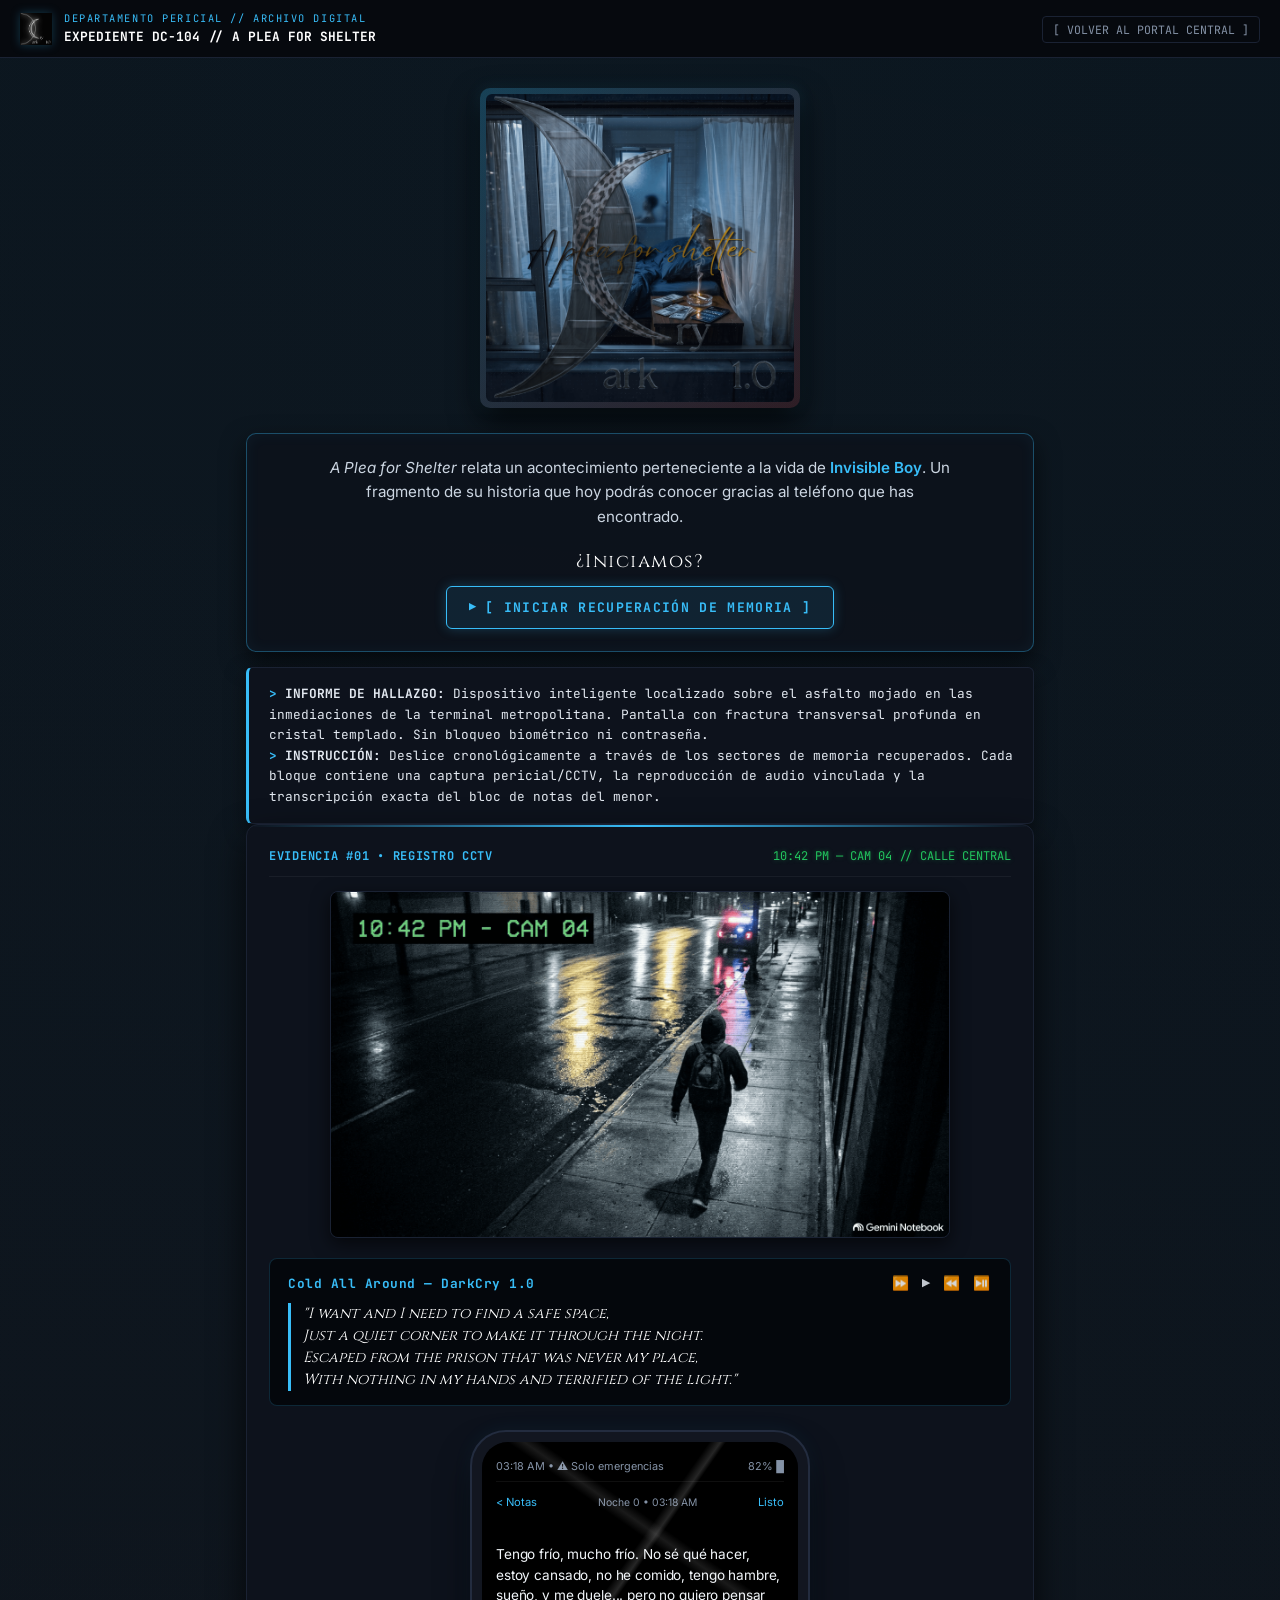
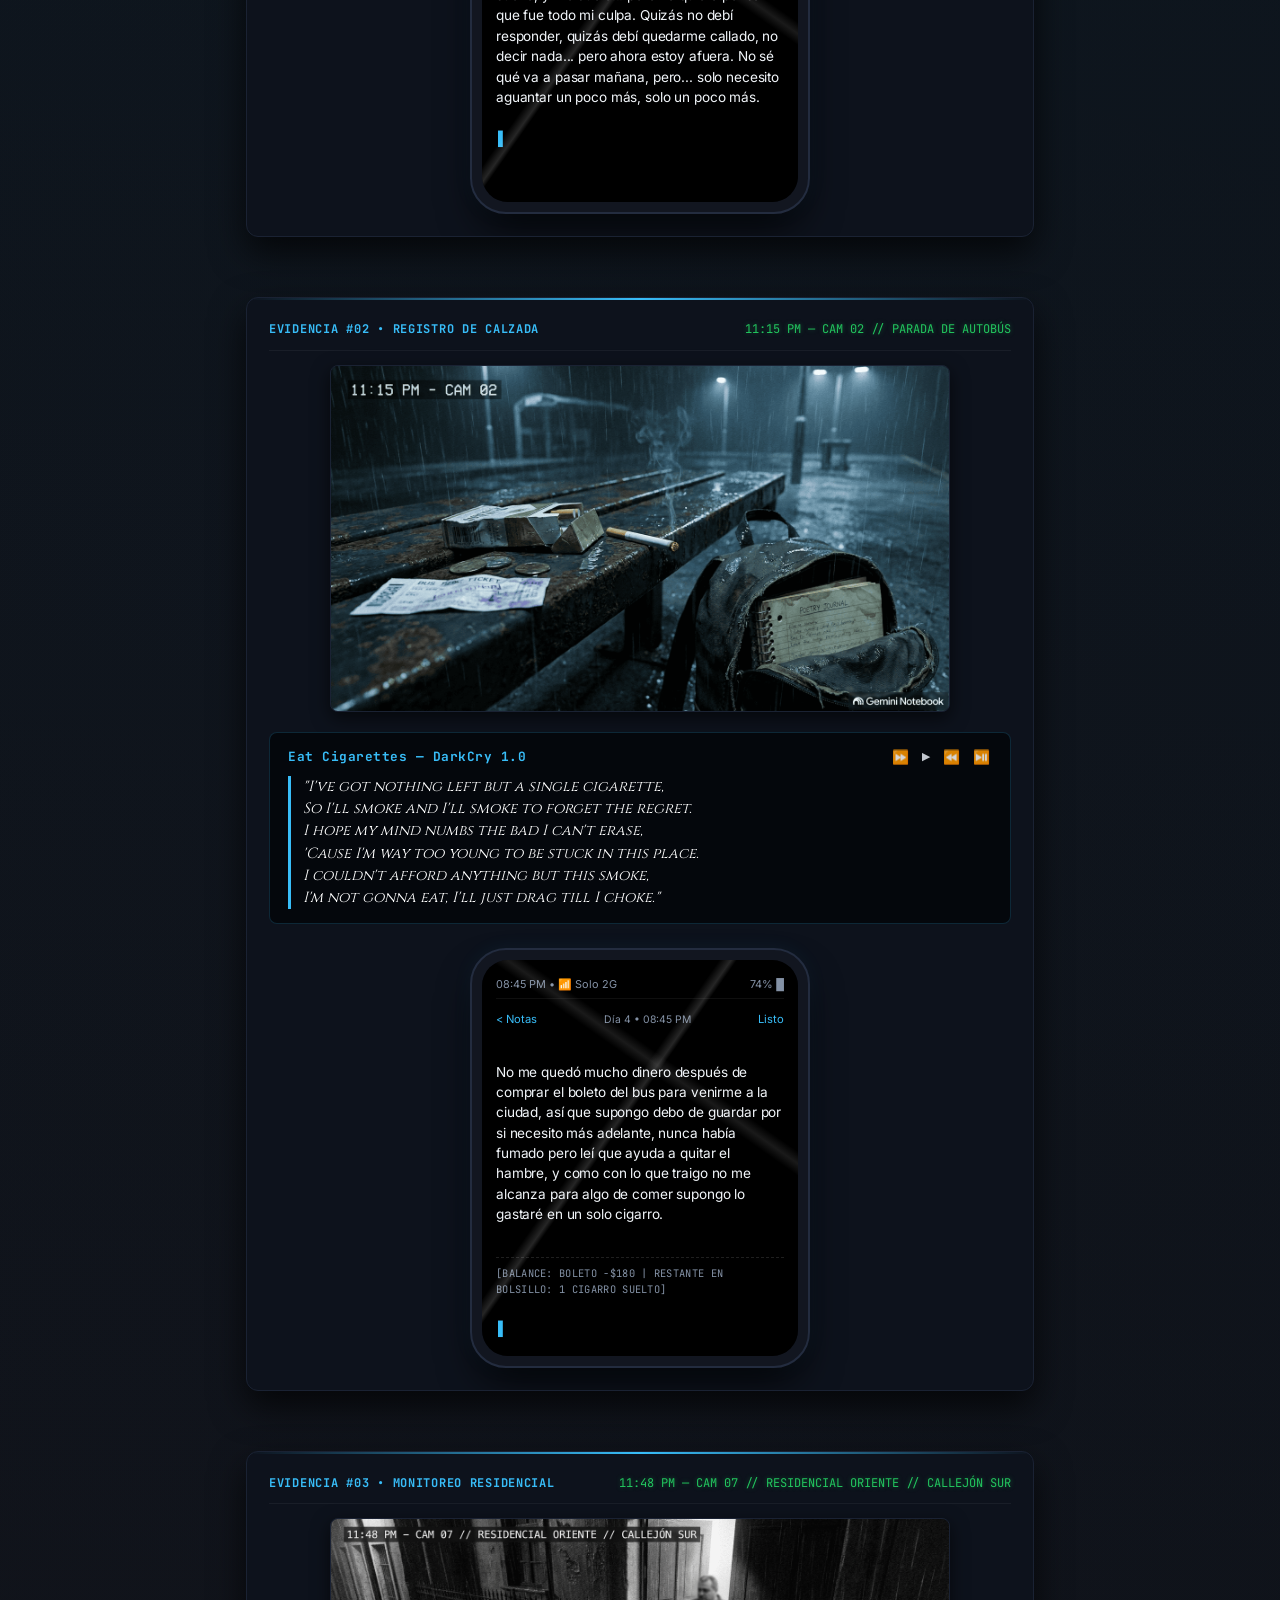
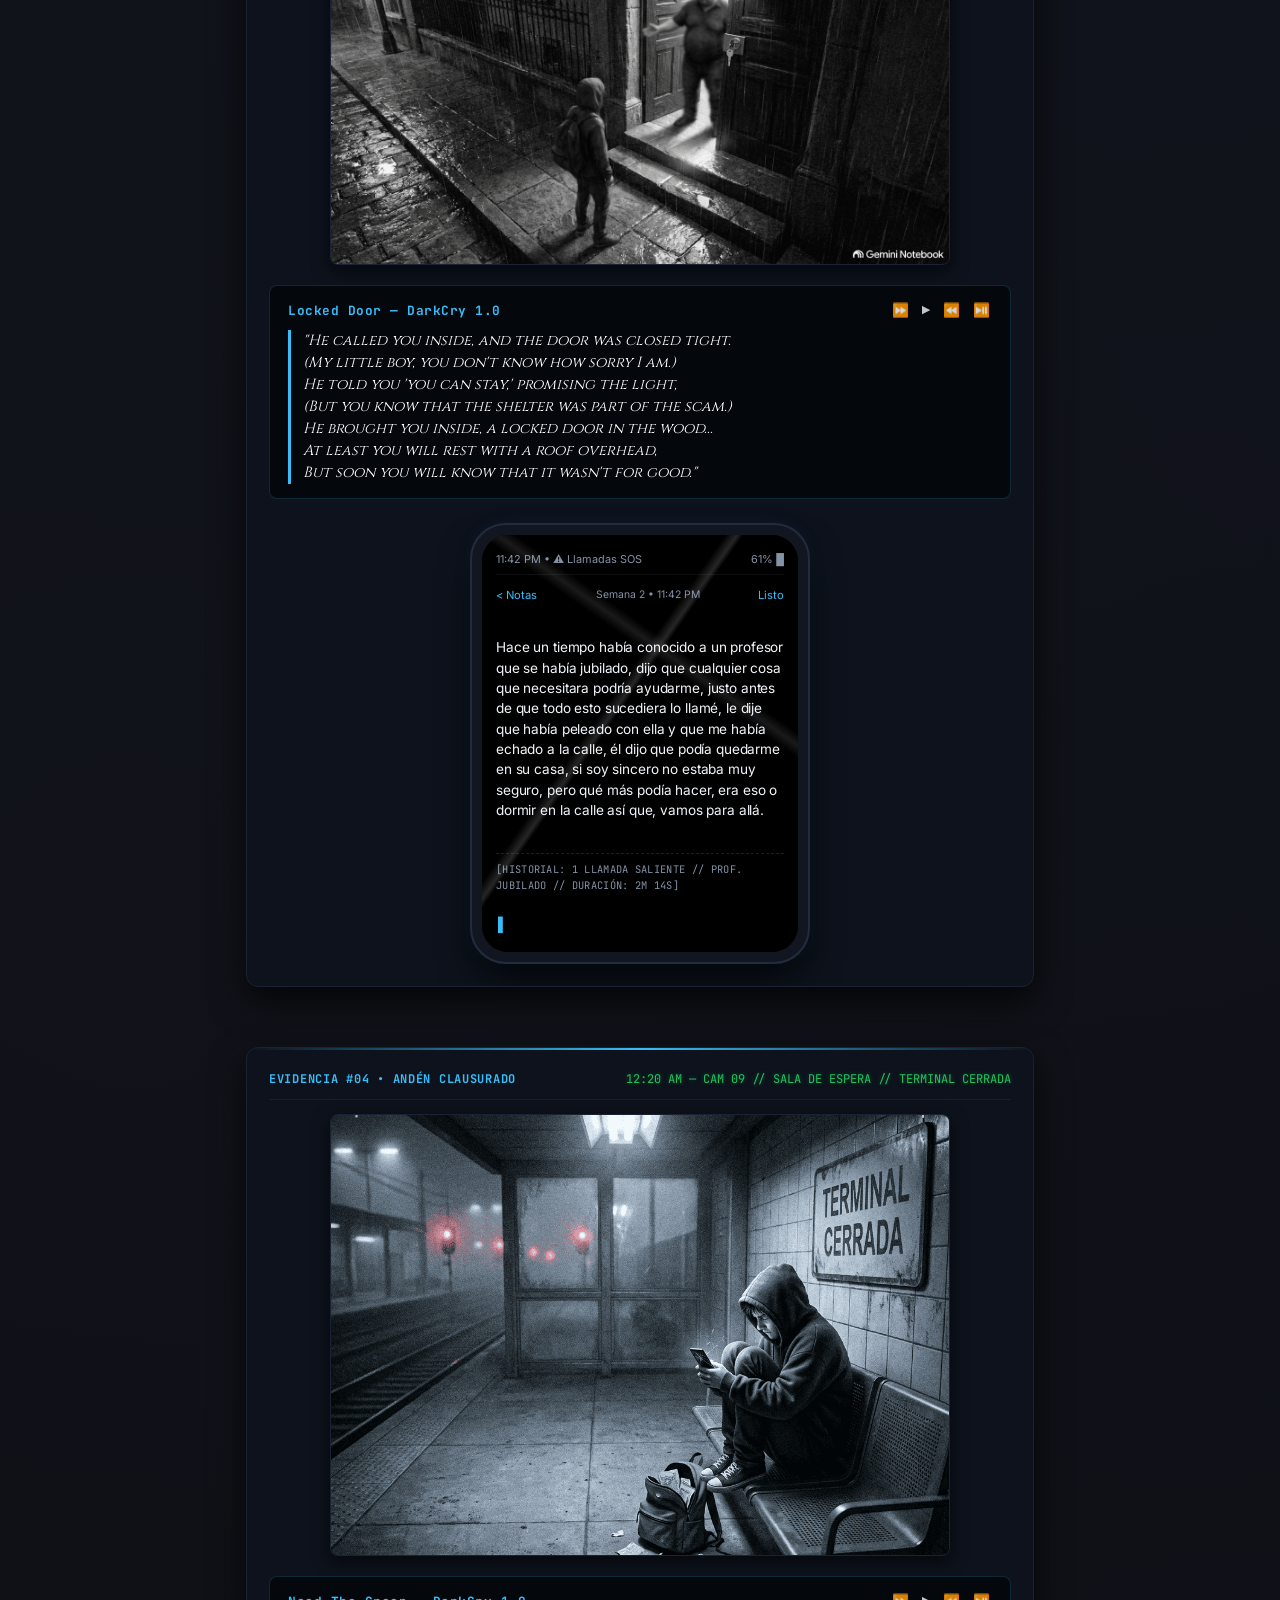
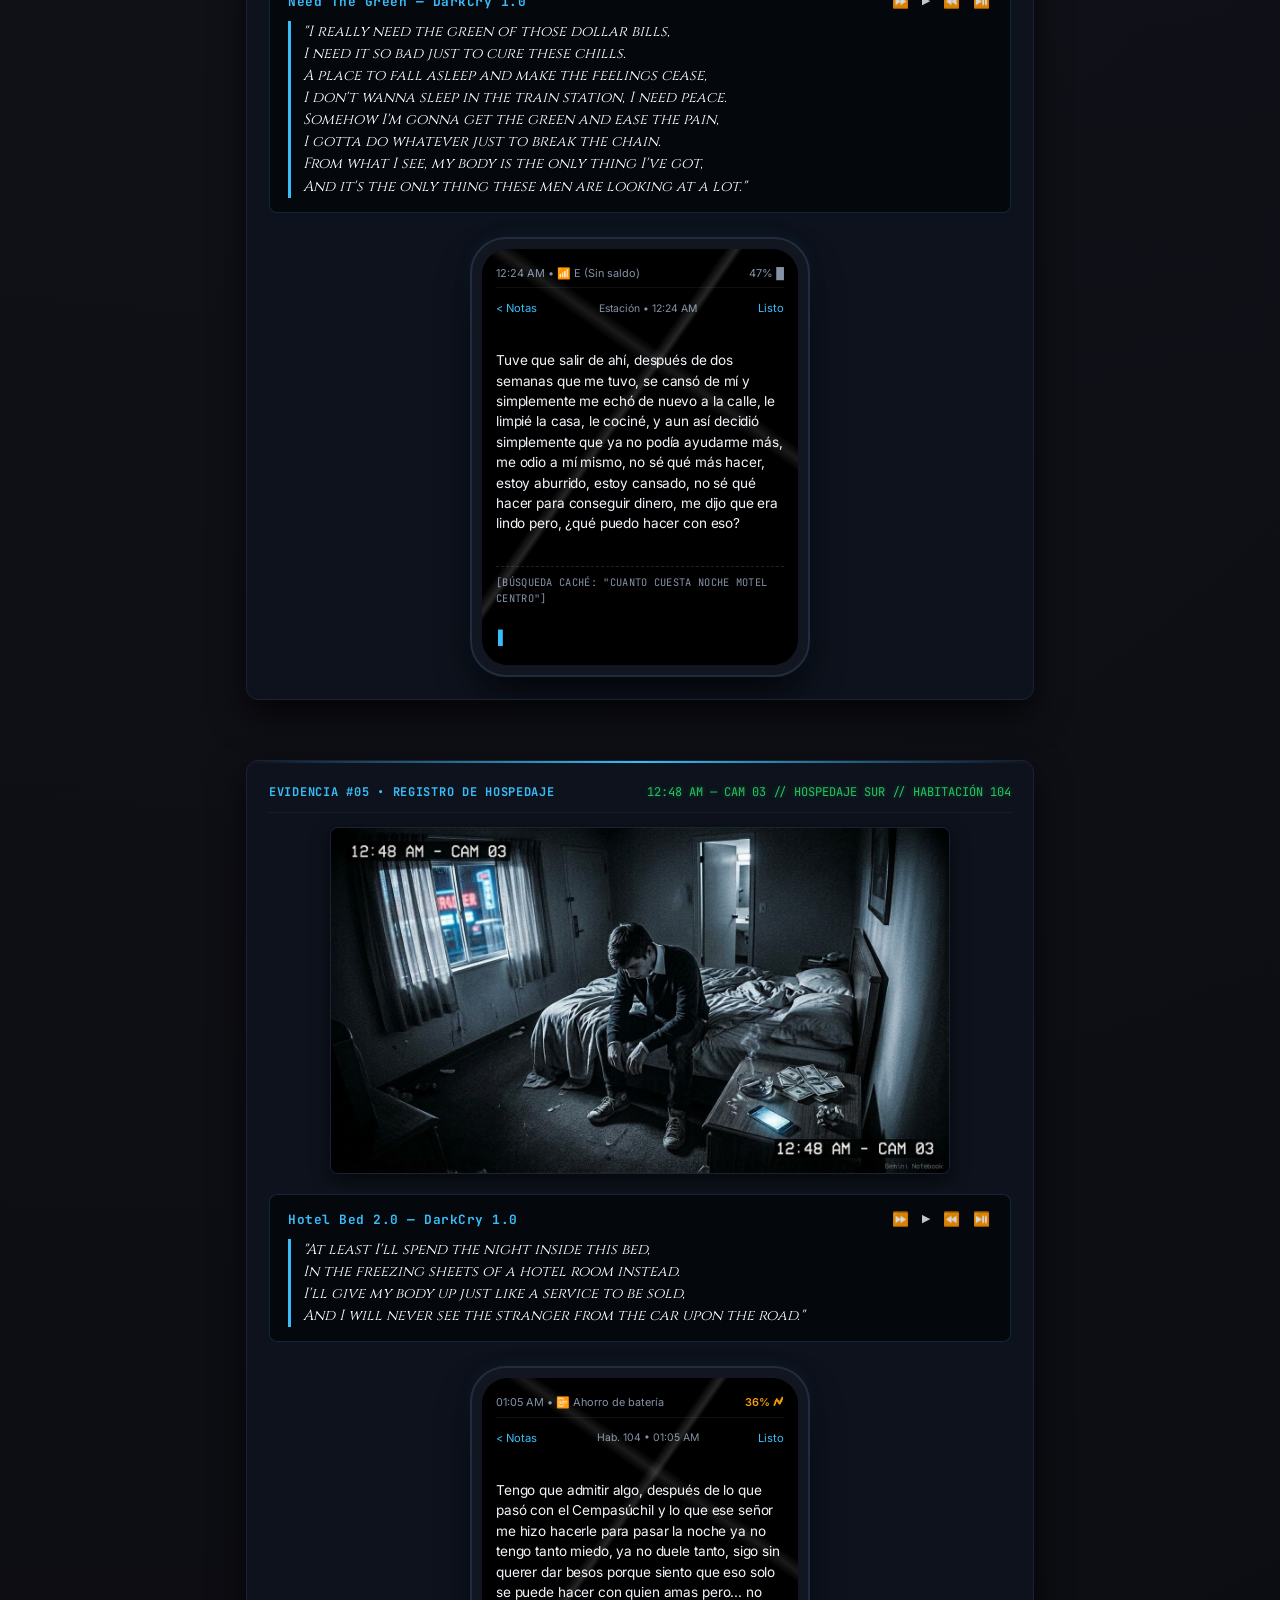
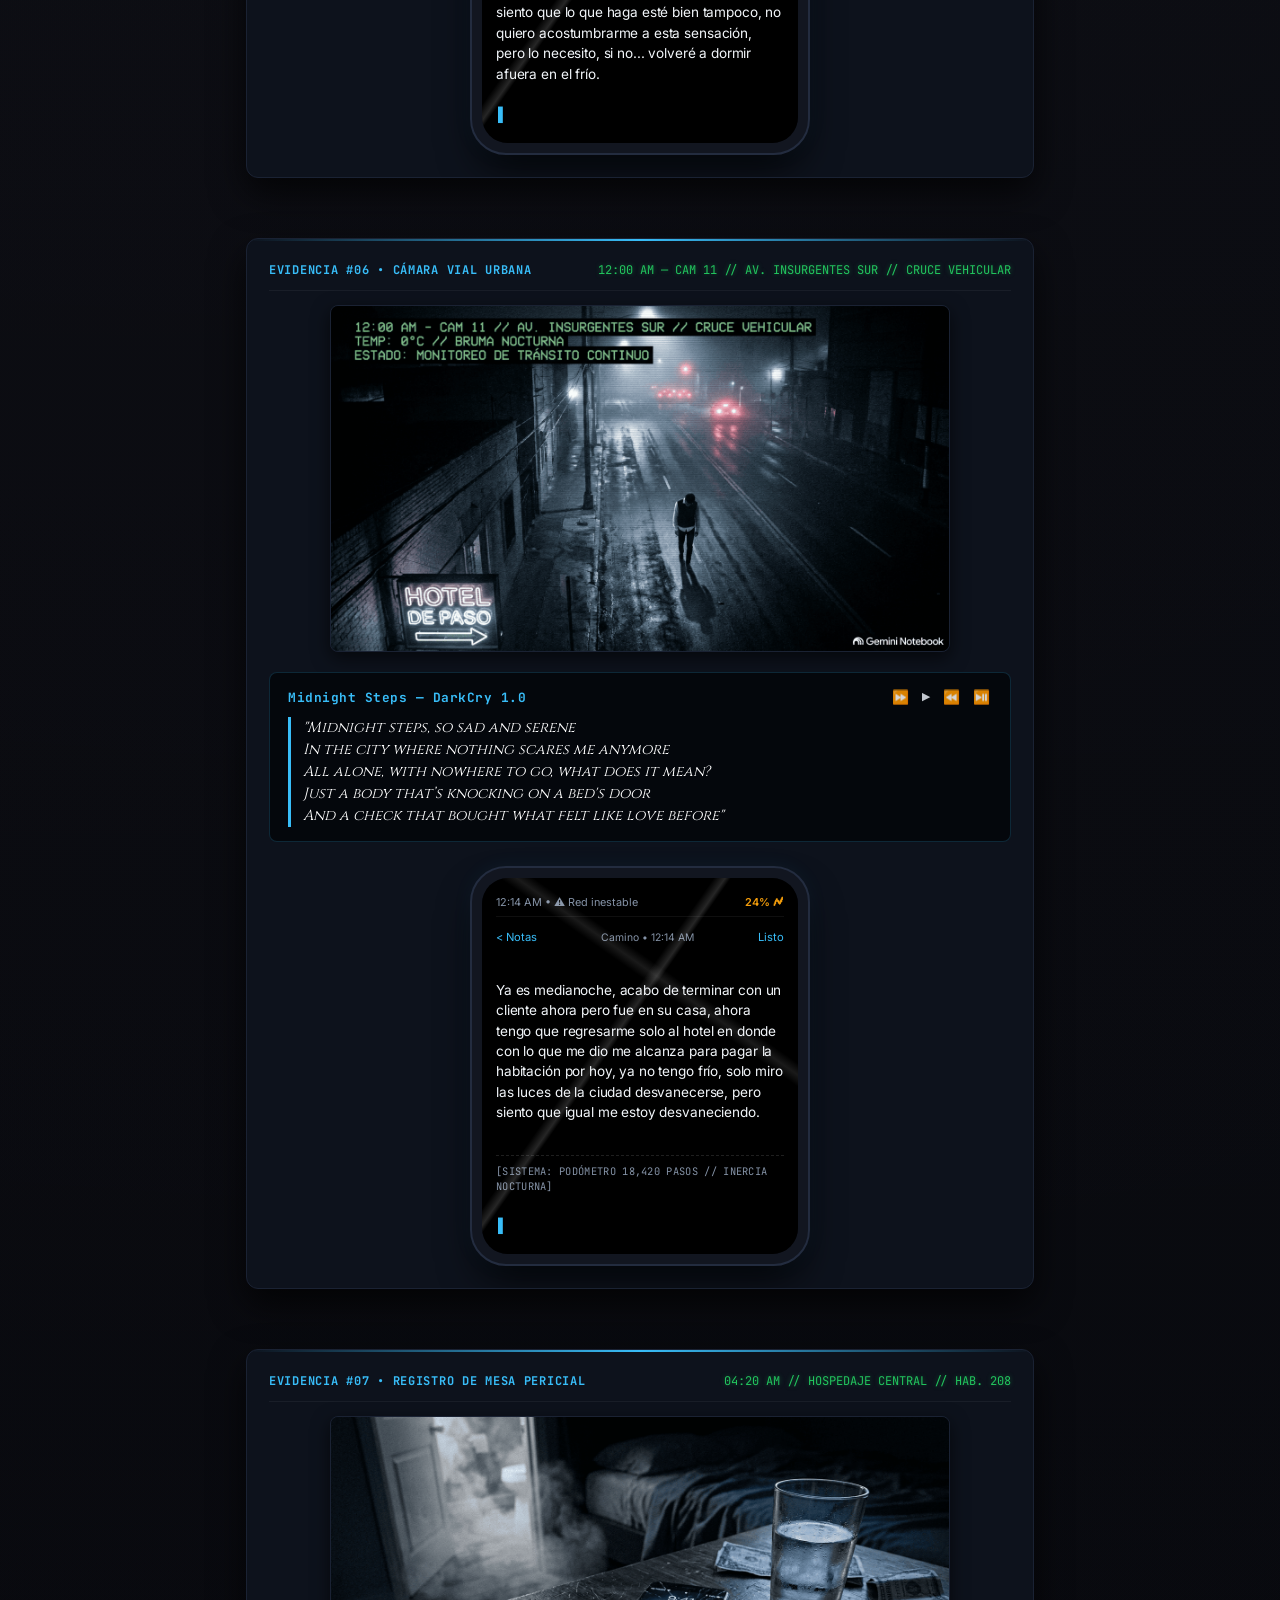
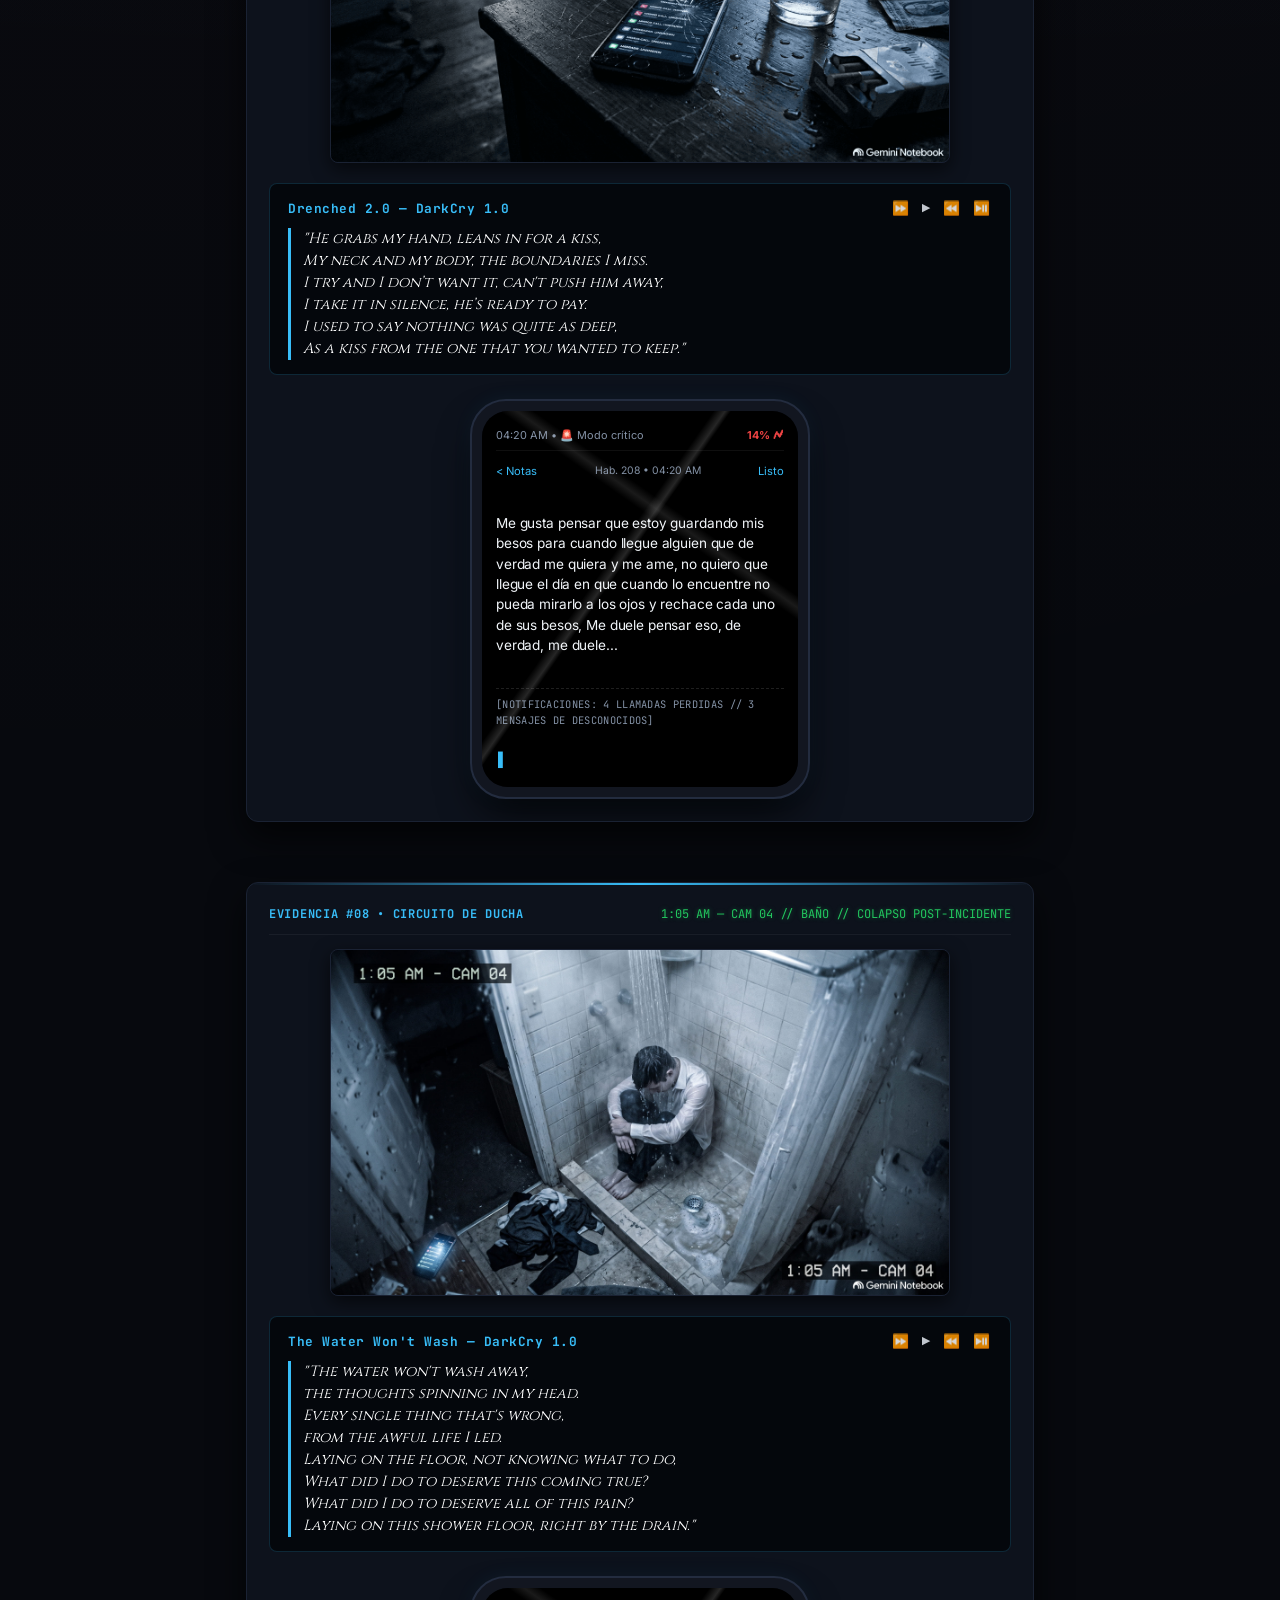
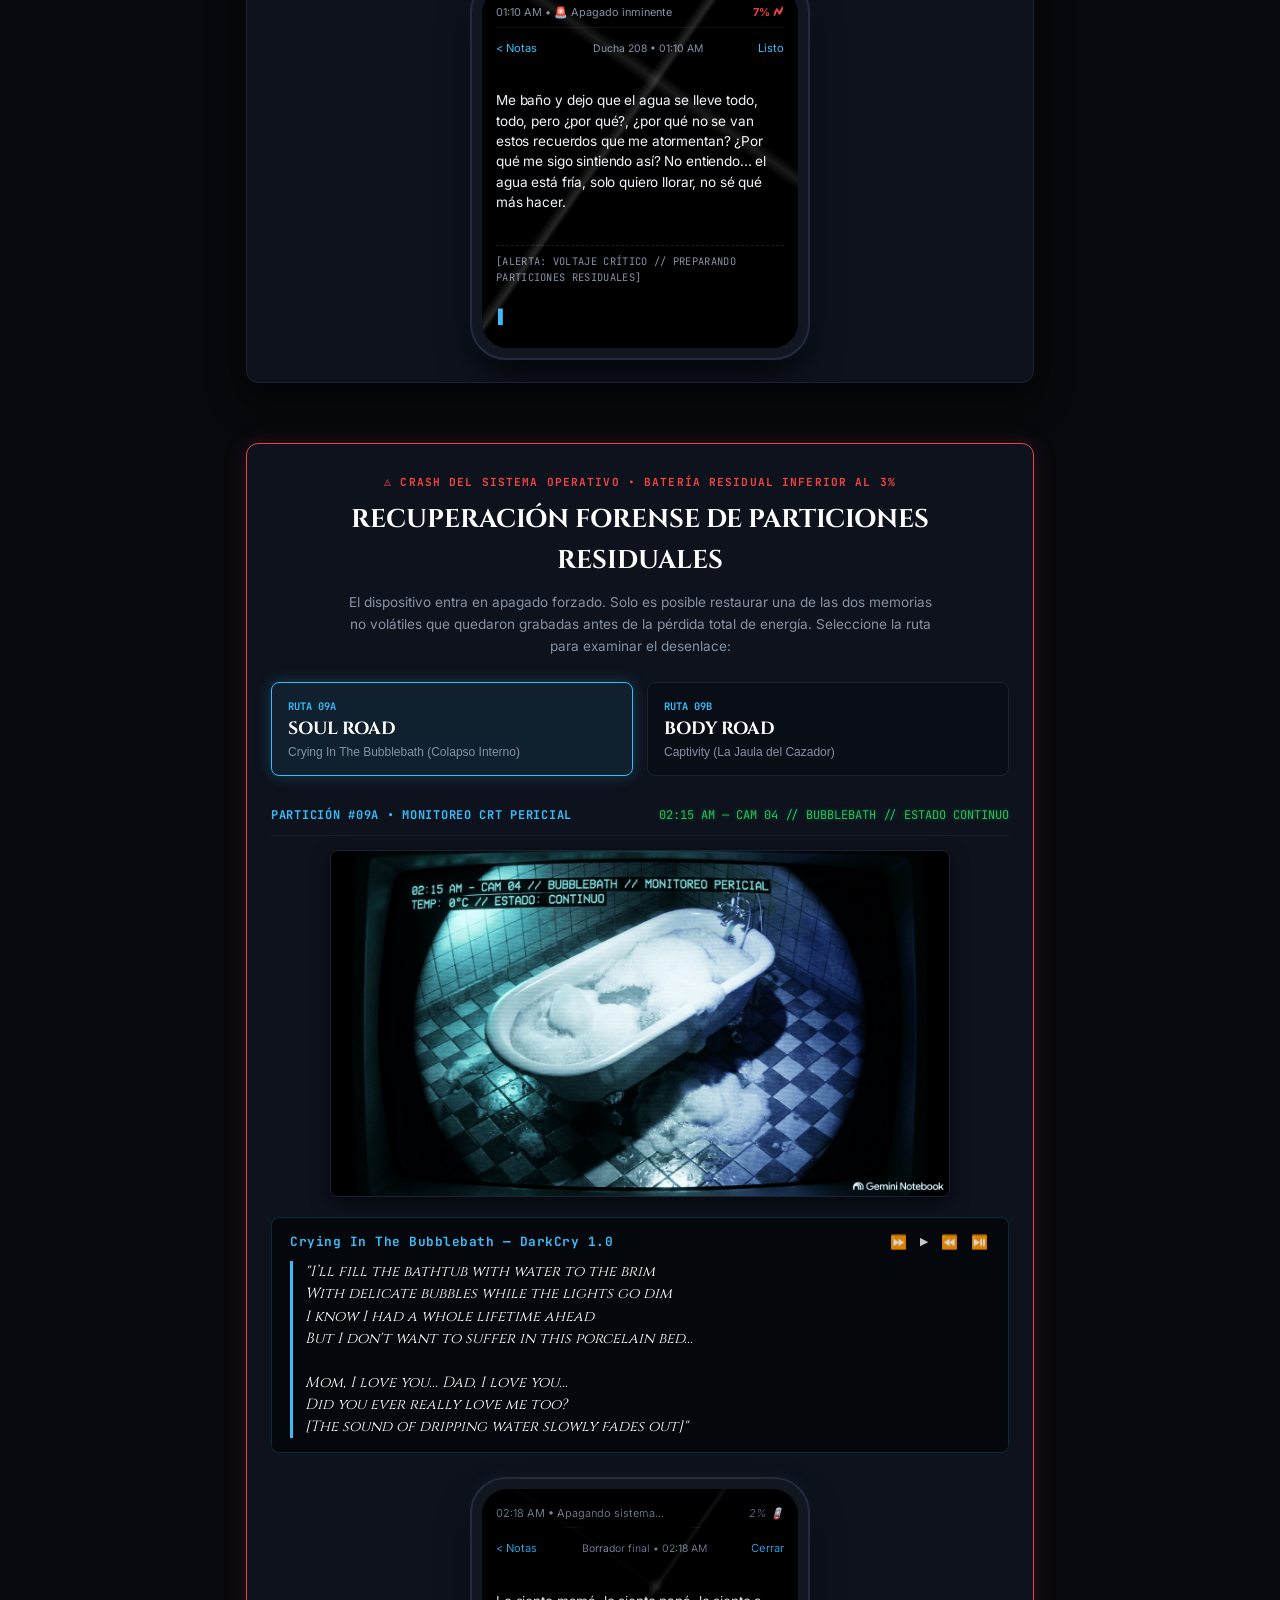
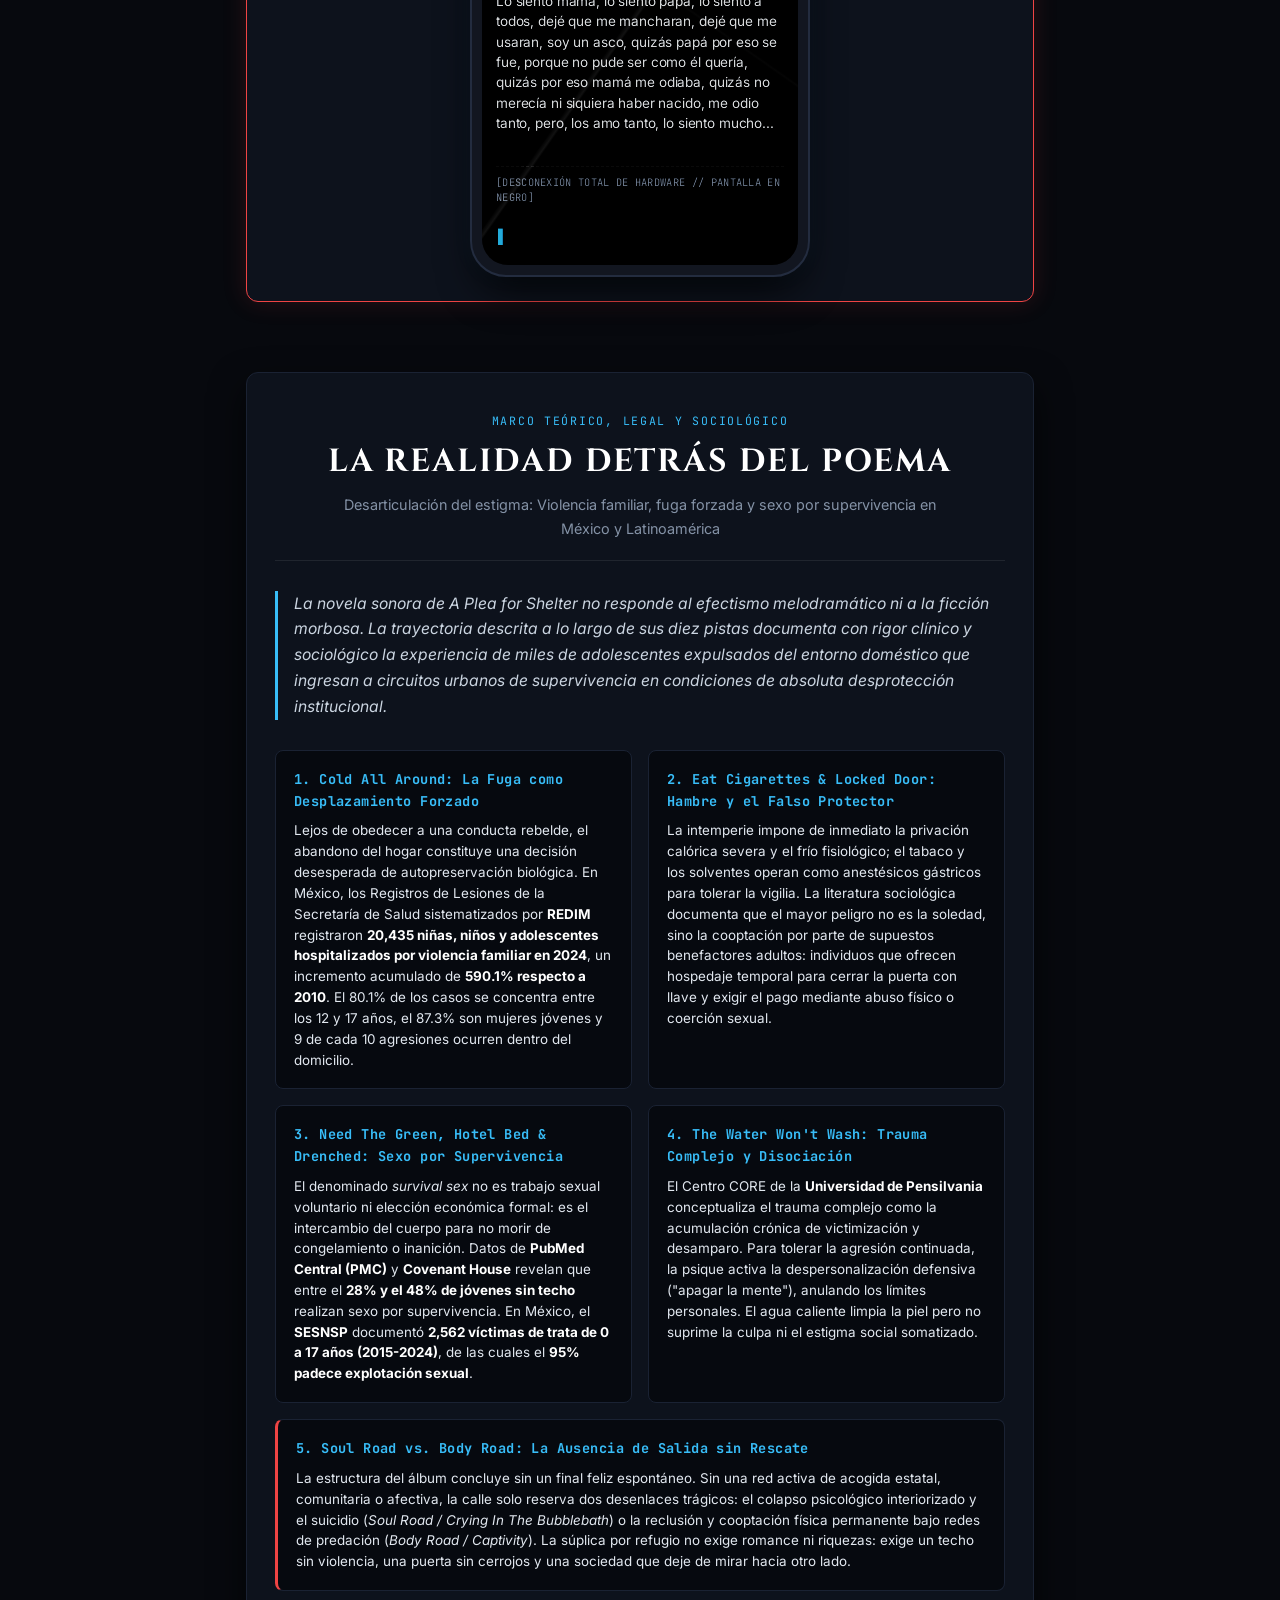
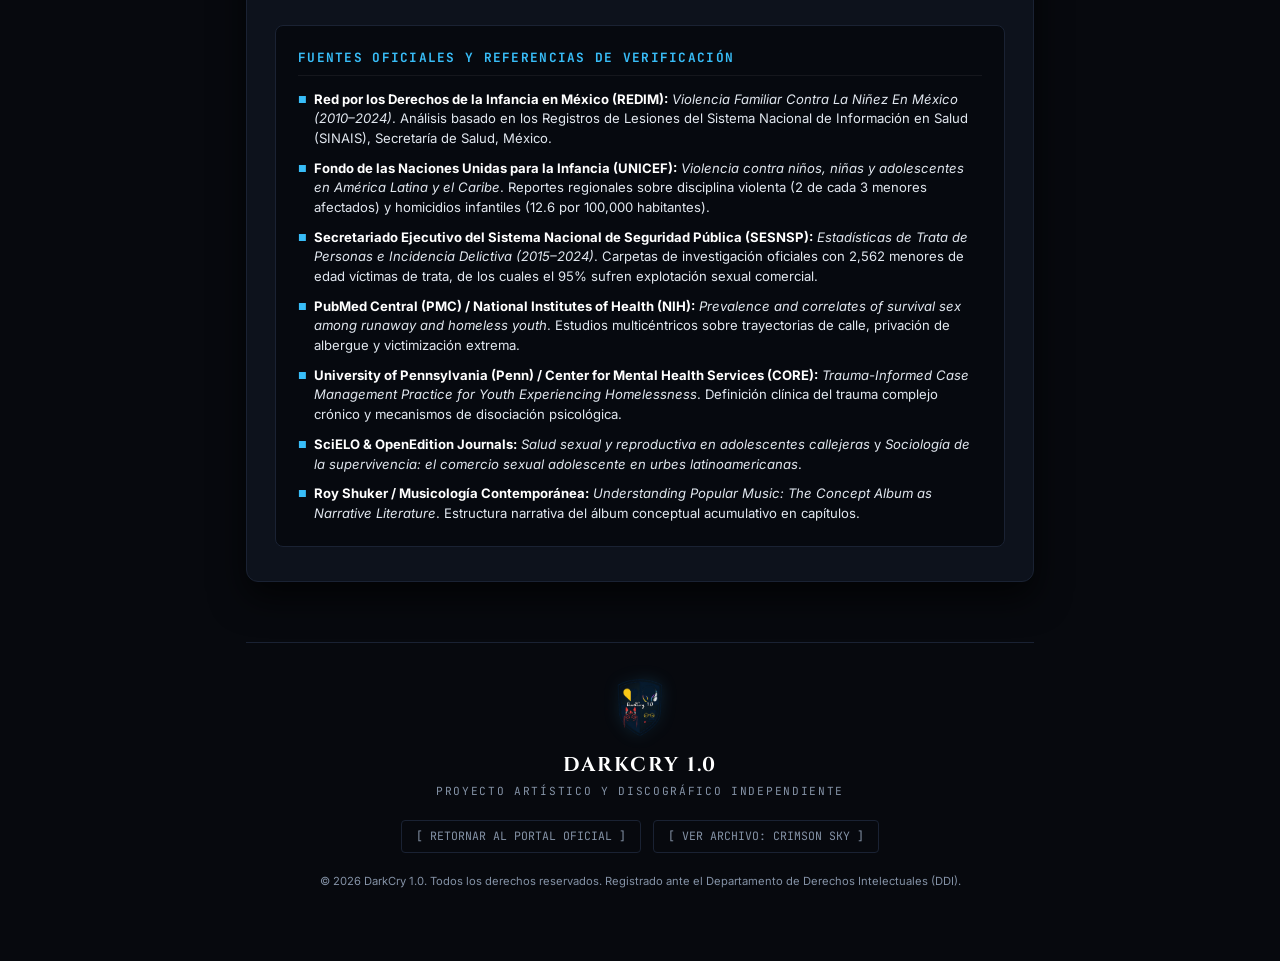
==== index.html @ 2a0ef356 "Uptade google index.html" ====
<!DOCTYPE html>
<html lang="es">
<head>
  <meta name="google-site-verification" content="JGF7QqATCIa2KmpwZk1dELObFyN6xM9pjG7Ma2obbzc" />
  <!-- DATOS ESTRUCTURADOS (SCHEMA.ORG) PARA DARKCRY 1.0 - A PLEA FOR SHELTER -->
  <script type="application/ld+json">
  {
    "@context": "https://schema.org",
    "@type": "MusicAlbum",
    "name": "A Plea for Shelter",
    "byArtist": {
      "@type": "MusicGroup",
      "name": "DarkCry 1.0"
    },
    "albumProductionType": "ConceptAlbum",
    "genre": "Dark Pop / Indie Melancholic",
    "url": "https://darkcry10.github.io/APleaforShelter/",
    "image": "https://darkcry10.github.io/APleaforShelter/assets/images/a_plea_for_shelter_cover.png"
  }
  </script>

  <!-- ETIQUETAS SOCIALES Y DE BÚSQUEDA (OPEN GRAPH) -->
  <meta property="og:title" content="A Plea for Shelter — DarkCry 1.0 Archive">
  <meta property="og:description" content="Novela visual interactiva y expediente pericial del teléfono móvil hallado. Side B de My LIVE HOME.">
  <meta property="og:image" content="https://darkcry10.github.io/APleaforShelter/assets/images/a_plea_for_shelter_cover.png">
  <meta property="og:url" content="https://darkcry10.github.io/APleaforShelter/">
  <meta property="og:type" content="website">
  <meta charset="UTF-8">
  <meta name="viewport" content="width=device-width, initial-scale=1.0">
  <title>A Plea for Shelter — DarkCry 1.0 Archive</title>
  <meta name="description" content="Expediente interactivo y novela visual documental sobre A Plea for Shelter (Side B de My LIVE HOME) de DarkCry 1.0. Registro pericial del teléfono móvil hallado en la vía pública.">
  <link rel="preconnect" href="https://fonts.googleapis.com">
  <link rel="preconnect" href="https://fonts.gstatic.com" crossorigin>
  <link href="https://fonts.googleapis.com/css2?family=Cinzel:wght@500;700;900&family=JetBrains+Mono:wght@400;500;700&family=Inter:wght@300;400;500;600&display=swap" rel="stylesheet">
  <link rel="stylesheet" href="style.css">
</head>
<body>

  <!-- NAVEGACIÓN SUPERIOR FORENSE -->
  <header class="top-nav">
    <div class="nav-left">
      <img src="assets/images/dcx_logo.png" alt="DCX Monogram" class="nav-monogram">
      <div class="nav-titles">
        <span class="nav-system">DEPARTAMENTO PERICIAL // ARCHIVO DIGITAL</span>
        <span class="nav-case">EXPEDIENTE DC-104 // A PLEA FOR SHELTER</span>
      </div>
    </div>
    <div class="nav-right">
      <a href="https://darkcry10.github.io/" class="portal-link">[ VOLVER AL PORTAL CENTRAL ]</a>
    </div>
  </header>

  <main class="case-container">

<div class="case-cover-wrapper">
        <img src="assets/images/a_plea_for_shelter_cover.png" alt="A Plea for Shelter Cover" class="case-cover">
      </div>

      <!-- INTRODUCCIÓN NARRATIVA Y BOTÓN DE INICIO -->
      <div class="start-portal-box">
        <p class="story-preface">
          <em>A Plea for Shelter</em> relata un acontecimiento perteneciente a la vida de <strong>Invisible Boy</strong>. Un fragmento de su historia que hoy podrás conocer gracias al teléfono que has encontrado.
        </p>
        <div class="start-action-wrap">
          <span class="start-query">¿Iniciamos?</span>
          <a href="#track-01" class="btn-start-journey">
            <span class="btn-icon">▶</span> [ INICIAR RECUPERACIÓN DE MEMORIA ]
          </a>
        </div>
      </div>

      <div class="investigation-intro">
        <div class="terminal-text">
          <p><span class="prompt-arrow">&gt;</span> <strong>INFORME DE HALLAZGO:</strong> Dispositivo inteligente localizado sobre el asfalto mojado en las inmediaciones de la terminal metropolitana. Pantalla con fractura transversal profunda en cristal templado. Sin bloqueo biométrico ni contraseña.</p>
          <p><span class="prompt-arrow">&gt;</span> <strong>INSTRUCCIÓN:</strong> Deslice cronológicamente a través de los sectores de memoria recuperados. Cada bloque contiene una captura pericial/CCTV, la reproducción de audio vinculada y la transcripción exacta del bloc de notas del menor.</p>
        </div>
      </div>
    </section>

    <!-- PISTA 01: COLD ALL AROUND -->
    <article class="evidence-entry" id="track-01">
      <div class="entry-meta">
        <span class="cctv-tag">EVIDENCIA #01 &bull; REGISTRO CCTV</span>
        <span class="cctv-code">10:42 PM — CAM 04 // CALLE CENTRAL</span>
      </div>

      <div class="evidence-media">
        <img src="assets/images/aplea_01_cold_all_around.png" alt="CCTV Registro nocturno Cold All Around" loading="lazy">
      </div>

      <div class="audio-player-box">
        <div class="player-header">
          <span class="track-name">Cold All Around — DarkCry 1.0</span>
          <span class="player-buttons">⏩ ▶️ ⏪ ⏯️</span>
        </div>
        <blockquote class="track-quote">
          "I want and I need to find a safe space,<br>
          Just a quiet corner to make it through the night.<br>
          Escaped from the prison that was never my place,<br>
          With nothing in my hands and terrified of the light."
        </blockquote>
      </div>

      <div class="smartphone-frame">
        <div class="phone-body">
          <div class="phone-screen">
            <div class="phone-status-bar">
              <span class="status-left">03:18 AM &bull; ⚠ Solo emergencias</span>
              <span class="status-right">82% █</span>
            </div>
            <div class="app-container">
              <div class="app-top">
                <span class="app-back">&lt; Notas</span>
                <span class="app-folder">Noche 0 &bull; 03:18 AM</span>
                <span class="app-done">Listo</span>
              </div>
              <div class="note-paper">
                <p>Tengo frío, mucho frío. No sé qué hacer, estoy cansado, no he comido, tengo hambre, sueño, y me duele... pero no quiero pensar que fue todo mi culpa. Quizás no debí responder, quizás debí quedarme callado, no decir nada... pero ahora estoy afuera. No sé qué va a pasar mañana, pero... solo necesito aguantar un poco más, solo un poco más.</p>
                <span class="text-cursor">▌</span>
              </div>
            </div>
          </div>
        </div>
      </div>
    </article>

    <!-- PISTA 02: EAT CIGARETTES -->
    <article class="evidence-entry" id="track-02">
      <div class="entry-meta">
        <span class="cctv-tag">EVIDENCIA #02 &bull; REGISTRO DE CALZADA</span>
        <span class="cctv-code">11:15 PM — CAM 02 // PARADA DE AUTOBÚS</span>
      </div>

      <div class="evidence-media">
        <img src="assets/images/aplea_02_eat_cigarettes.png" alt="CCTV Banca de parada Eat Cigarettes" loading="lazy">
      </div>

      <div class="audio-player-box">
        <div class="player-header">
          <span class="track-name">Eat Cigarettes — DarkCry 1.0</span>
          <span class="player-buttons">⏩ ▶️ ⏪ ⏯️</span>
        </div>
        <blockquote class="track-quote">
          "I've got nothing left but a single cigarette,<br>
          So I'll smoke and I'll smoke to forget the regret.<br>
          I hope my mind numbs the bad I can't erase,<br>
          'Cause I'm way too young to be stuck in this place.<br>
          I couldn't afford anything but this smoke,<br>
          I'm not gonna eat, I'll just drag till I choke."
        </blockquote>
      </div>

      <div class="smartphone-frame">
        <div class="phone-body">
          <div class="phone-screen">
            <div class="phone-status-bar">
              <span class="status-left">08:45 PM &bull; 📶 Solo 2G</span>
              <span class="status-right">74% █</span>
            </div>
            <div class="app-container">
              <div class="app-top">
                <span class="app-back">&lt; Notas</span>
                <span class="app-folder">Día 4 &bull; 08:45 PM</span>
                <span class="app-done">Listo</span>
              </div>
              <div class="note-paper">
                <p>No me quedó mucho dinero después de comprar el boleto del bus para venirme a la ciudad, así que supongo debo de guardar por si necesito más adelante, nunca había fumado pero leí que ayuda a quitar el hambre, y como con lo que traigo no me alcanza para algo de comer supongo lo gastaré en un solo cigarro.</p>
                <div class="system-memo-line">[BALANCE: BOLETO -$180 | RESTANTE EN BOLSILLO: 1 CIGARRO SUELTO]</div>
                <span class="text-cursor">▌</span>
              </div>
            </div>
          </div>
        </div>
      </div>
    </article>

    <!-- PISTA 03: LOCKED DOOR -->
    <article class="evidence-entry" id="track-03">
      <div class="entry-meta">
        <span class="cctv-tag">EVIDENCIA #03 &bull; MONITOREO RESIDENCIAL</span>
        <span class="cctv-code">11:48 PM — CAM 07 // RESIDENCIAL ORIENTE // CALLEJÓN SUR</span>
      </div>

      <div class="evidence-media">
        <img src="assets/images/aplea_03_locked_door.png" alt="CCTV Zaguán Locked Door" loading="lazy">
      </div>

      <div class="audio-player-box">
        <div class="player-header">
          <span class="track-name">Locked Door — DarkCry 1.0</span>
          <span class="player-buttons">⏩ ▶️ ⏪ ⏯️</span>
        </div>
        <blockquote class="track-quote">
          "He called you inside, and the door was closed tight.<br>
          (My little boy, you don't know how sorry I am.)<br>
          He told you 'you can stay,' promising the light,<br>
          (But you know that the shelter was part of the scam.)<br>
          He brought you inside, a locked door in the wood...<br>
          At least you will rest with a roof overhead,<br>
          But soon you will know that it wasn't for good."
        </blockquote>
      </div>

      <div class="smartphone-frame">
        <div class="phone-body">
          <div class="phone-screen">
            <div class="phone-status-bar">
              <span class="status-left">11:42 PM &bull; ⚠ Llamadas SOS</span>
              <span class="status-right">61% █</span>
            </div>
            <div class="app-container">
              <div class="app-top">
                <span class="app-back">&lt; Notas</span>
                <span class="app-folder">Semana 2 &bull; 11:42 PM</span>
                <span class="app-done">Listo</span>
              </div>
              <div class="note-paper">
                <p>Hace un tiempo había conocido a un profesor que se había jubilado, dijo que cualquier cosa que necesitara podría ayudarme, justo antes de que todo esto sucediera lo llamé, le dije que había peleado con ella y que me había echado a la calle, él dijo que podía quedarme en su casa, si soy sincero no estaba muy seguro, pero qué más podía hacer, era eso o dormir en la calle así que, vamos para allá.</p>
                <div class="system-memo-line">[HISTORIAL: 1 LLAMADA SALIENTE // PROF. JUBILADO // DURACIÓN: 2M 14S]</div>
                <span class="text-cursor">▌</span>
              </div>
            </div>
          </div>
        </div>
      </div>
    </article>

    <!-- PISTA 04: NEED THE GREEN -->
    <article class="evidence-entry" id="track-04">
      <div class="entry-meta">
        <span class="cctv-tag">EVIDENCIA #04 &bull; ANDÉN CLAUSURADO</span>
        <span class="cctv-code">12:20 AM — CAM 09 // SALA DE ESPERA // TERMINAL CERRADA</span>
      </div>

      <div class="evidence-media">
        <img src="assets/images/aplea_04_need_the_green.png" alt="CCTV Terminal Cerrada Need The Green" loading="lazy">
      </div>

      <div class="audio-player-box">
        <div class="player-header">
          <span class="track-name">Need The Green — DarkCry 1.0</span>
          <span class="player-buttons">⏩ ▶️ ⏪ ⏯️</span>
        </div>
        <blockquote class="track-quote">
          "I really need the green of those dollar bills,<br>
          I need it so bad just to cure these chills.<br>
          A place to fall asleep and make the feelings cease,<br>
          I don't wanna sleep in the train station, I need peace.<br>
          Somehow I'm gonna get the green and ease the pain,<br>
          I gotta do whatever just to break the chain.<br>
          From what I see, my body is the only thing I've got,<br>
          And it's the only thing these men are looking at a lot."
        </blockquote>
      </div>

      <div class="smartphone-frame">
        <div class="phone-body">
          <div class="phone-screen">
            <div class="phone-status-bar">
              <span class="status-left">12:24 AM &bull; 📶 E (Sin saldo)</span>
              <span class="status-right">47% █</span>
            </div>
            <div class="app-container">
              <div class="app-top">
                <span class="app-back">&lt; Notas</span>
                <span class="app-folder">Estación &bull; 12:24 AM</span>
                <span class="app-done">Listo</span>
              </div>
              <div class="note-paper">
                <p>Tuve que salir de ahí, después de dos semanas que me tuvo, se cansó de mí y simplemente me echó de nuevo a la calle, le limpié la casa, le cociné, y aun así decidió simplemente que ya no podía ayudarme más, me odio a mí mismo, no sé qué más hacer, estoy aburrido, estoy cansado, no sé qué hacer para conseguir dinero, me dijo que era lindo pero, ¿qué puedo hacer con eso?</p>
                <div class="system-memo-line">[BÚSQUEDA CACHÉ: "CUANTO CUESTA NOCHE MOTEL CENTRO"]</div>
                <span class="text-cursor">▌</span>
              </div>
            </div>
          </div>
        </div>
      </div>
    </article>

    <!-- PISTA 05: HOTEL BED 2.0 -->
    <article class="evidence-entry" id="track-05">
      <div class="entry-meta">
        <span class="cctv-tag">EVIDENCIA #05 &bull; REGISTRO DE HOSPEDAJE</span>
        <span class="cctv-code">12:48 AM — CAM 03 // HOSPEDAJE SUR // HABITACIÓN 104</span>
      </div>

      <div class="evidence-media">
        <img src="assets/images/aplea_05_hotel_bed.png" alt="CCTV Habitación de motel Hotel Bed 2.0" loading="lazy">
      </div>

      <div class="audio-player-box">
        <div class="player-header">
          <span class="track-name">Hotel Bed 2.0 — DarkCry 1.0</span>
          <span class="player-buttons">⏩ ▶️ ⏪ ⏯️</span>
        </div>
        <blockquote class="track-quote">
          "At least I'll spend the night inside this bed,<br>
          In the freezing sheets of a hotel room instead.<br>
          I'll give my body up just like a service to be sold,<br>
          And I will never see the stranger from the car upon the road."
        </blockquote>
      </div>

      <div class="smartphone-frame">
        <div class="phone-body">
          <div class="phone-screen">
            <div class="phone-status-bar">
              <span class="status-left">01:05 AM &bull; 📴 Ahorro de batería</span>
              <span class="status-right status-alert">36% 🗲</span>
            </div>
            <div class="app-container">
              <div class="app-top">
                <span class="app-back">&lt; Notas</span>
                <span class="app-folder">Hab. 104 &bull; 01:05 AM</span>
                <span class="app-done">Listo</span>
              </div>
              <div class="note-paper">
                <p>Tengo que admitir algo, después de lo que pasó con el Cempasúchil y lo que ese señor me hizo hacerle para pasar la noche ya no tengo tanto miedo, ya no duele tanto, sigo sin querer dar besos porque siento que eso solo se puede hacer con quien amas pero... no siento que lo que haga esté bien tampoco, no quiero acostumbrarme a esta sensación, pero lo necesito, si no... volveré a dormir afuera en el frío.</p>
                <span class="text-cursor">▌</span>
              </div>
            </div>
          </div>
        </div>
      </div>
    </article>

    <!-- PISTA 06: MIDNIGHT STEPS -->
    <article class="evidence-entry" id="track-06">
      <div class="entry-meta">
        <span class="cctv-tag">EVIDENCIA #06 &bull; CÁMARA VIAL URBANA</span>
        <span class="cctv-code">12:00 AM — CAM 11 // AV. INSURGENTES SUR // CRUCE VEHICULAR</span>
      </div>

      <div class="evidence-media">
        <img src="assets/images/aplea_06_midnight_steps.png" alt="CCTV Cruce vehicular Midnight Steps" loading="lazy">
      </div>

      <div class="audio-player-box">
        <div class="player-header">
          <span class="track-name">Midnight Steps — DarkCry 1.0</span>
          <span class="player-buttons">⏩ ▶️ ⏪ ⏯️</span>
        </div>
        <blockquote class="track-quote">
          "Midnight steps, so sad and serene<br>
          In the city where nothing scares me anymore<br>
          All alone, with nowhere to go, what does it mean?<br>
          Just a body that’s knocking on a bed's door<br>
          And a check that bought what felt like love before"
        </blockquote>
      </div>

      <div class="smartphone-frame">
        <div class="phone-body">
          <div class="phone-screen">
            <div class="phone-status-bar">
              <span class="status-left">12:14 AM &bull; ⚠ Red inestable</span>
              <span class="status-right status-alert">24% 🗲</span>
            </div>
            <div class="app-container">
              <div class="app-top">
                <span class="app-back">&lt; Notas</span>
                <span class="app-folder">Camino &bull; 12:14 AM</span>
                <span class="app-done">Listo</span>
              </div>
              <div class="note-paper">
                <p>Ya es medianoche, acabo de terminar con un cliente ahora pero fue en su casa, ahora tengo que regresarme solo al hotel en donde con lo que me dio me alcanza para pagar la habitación por hoy, ya no tengo frío, solo miro las luces de la ciudad desvanecerse, pero siento que igual me estoy desvaneciendo.</p>
                <div class="system-memo-line">[SISTEMA: PODÓMETRO 18,420 PASOS // INERCIA NOCTURNA]</div>
                <span class="text-cursor">▌</span>
              </div>
            </div>
          </div>
        </div>
      </div>
    </article>

    <!-- PISTA 07: DRENCHED 2.0 -->
    <article class="evidence-entry" id="track-07">
      <div class="entry-meta">
        <span class="cctv-tag">EVIDENCIA #07 &bull; REGISTRO DE MESA PERICIAL</span>
        <span class="cctv-code">04:20 AM // HOSPEDAJE CENTRAL // HAB. 208</span>
      </div>

      <div class="evidence-media">
        <img src="assets/images/aplea_07_drenched.png" alt="Mesa de noche con teléfono y billetes Drenched 2.0" loading="lazy">
      </div>

      <div class="audio-player-box">
        <div class="player-header">
          <span class="track-name">Drenched 2.0 — DarkCry 1.0</span>
          <span class="player-buttons">⏩ ▶️ ⏪ ⏯️</span>
        </div>
        <blockquote class="track-quote">
          "He grabs my hand, leans in for a kiss,<br>
          My neck and my body, the boundaries I miss.<br>
          I try and I don’t want it, can't push him away,<br>
          I take it in silence, he’s ready to pay.<br>
          I used to say nothing was quite as deep,<br>
          As a kiss from the one that you wanted to keep."
        </blockquote>
      </div>

      <div class="smartphone-frame">
        <div class="phone-body">
          <div class="phone-screen">
            <div class="phone-status-bar">
              <span class="status-left">04:20 AM &bull; 🚨 Modo crítico</span>
              <span class="status-right status-critical">14% 🗲</span>
            </div>
            <div class="app-container">
              <div class="app-top">
                <span class="app-back">&lt; Notas</span>
                <span class="app-folder">Hab. 208 &bull; 04:20 AM</span>
                <span class="app-done">Listo</span>
              </div>
              <div class="note-paper">
                <p>Me gusta pensar que estoy guardando mis besos para cuando llegue alguien que de verdad me quiera y me ame, no quiero que llegue el día en que cuando lo encuentre no pueda mirarlo a los ojos y rechace cada uno de sus besos, Me duele pensar eso, de verdad, me duele...</p>
                <div class="system-memo-line">[NOTIFICACIONES: 4 LLAMADAS PERDIDAS // 3 MENSAJES DE DESCONOCIDOS]</div>
                <span class="text-cursor">▌</span>
              </div>
            </div>
          </div>
        </div>
      </div>
    </article>

    <!-- PISTA 08: THE WATER WON'T WASH -->
    <article class="evidence-entry" id="track-08">
      <div class="entry-meta">
        <span class="cctv-tag">EVIDENCIA #08 &bull; CIRCUITO DE DUCHA</span>
        <span class="cctv-code">1:05 AM — CAM 04 // BAÑO // COLAPSO POST-INCIDENTE</span>
      </div>

      <div class="evidence-media">
        <img src="assets/images/aplea_08_the_water_wont_wash.jpg" alt="CCTV Baño bajo la ducha The Water Won't Wash" loading="lazy">
      </div>

      <div class="audio-player-box">
        <div class="player-header">
          <span class="track-name">The Water Won't Wash — DarkCry 1.0</span>
          <span class="player-buttons">⏩ ▶️ ⏪ ⏯️</span>
        </div>
        <blockquote class="track-quote">
          "The water won't wash away,<br>
          the thoughts spinning in my head.<br>
          Every single thing that's wrong,<br>
          from the awful life I led.<br>
          Laying on the floor, not knowing what to do,<br>
          What did I do to deserve this coming true?<br>
          What did I do to deserve all of this pain?<br>
          Laying on this shower floor, right by the drain."
        </blockquote>
      </div>

      <div class="smartphone-frame">
        <div class="phone-body">
          <div class="phone-screen">
            <div class="phone-status-bar">
              <span class="status-left">01:10 AM &bull; 🚨 Apagado inminente</span>
              <span class="status-right status-critical">7% 🗲</span>
            </div>
            <div class="app-container">
              <div class="app-top">
                <span class="app-back">&lt; Notas</span>
                <span class="app-folder">Ducha 208 &bull; 01:10 AM</span>
                <span class="app-done">Listo</span>
              </div>
              <div class="note-paper">
                <p>Me baño y dejo que el agua se lleve todo, todo, pero ¿por qué?, ¿por qué no se van estos recuerdos que me atormentan? ¿Por qué me sigo sintiendo así? No entiendo... el agua está fría, solo quiero llorar, no sé qué más hacer.</p>
                <div class="system-memo-line">[ALERTA: VOLTAJE CRÍTICO // PREPARANDO PARTICIONES RESIDUALES]</div>
                <span class="text-cursor">▌</span>
              </div>
            </div>
          </div>
        </div>
      </div>
    </article>

    <!-- BIFURCACIÓN FINAL INTERACTIVA (TRACK 09) -->
    <section class="branch-section" id="fork-section">
      <div class="branch-header">
        <span class="branch-alert">⚠ CRASH DEL SISTEMA OPERATIVO &bull; BATERÍA RESIDUAL INFERIOR AL 3%</span>
        <h2>RECUPERACIÓN FORENSE DE PARTICIONES RESIDUALES</h2>
        <p>El dispositivo entra en apagado forzado. Solo es posible restaurar una de las dos memorias no volátiles que quedaron grabadas antes de la pérdida total de energía. Seleccione la ruta para examinar el desenlace:</p>
      </div>

      <div class="branch-selector">
        <button class="branch-btn active" id="btn-soul" onclick="switchRoute('soul')">
          <span class="btn-tag">RUTA 09A</span>
          <span class="btn-title">SOUL ROAD</span>
          <span class="btn-sub">Crying In The Bubblebath (Colapso Interno)</span>
        </button>

        <button class="branch-btn" id="btn-body" onclick="switchRoute('body')">
          <span class="btn-tag">RUTA 09B</span>
          <span class="btn-title">BODY ROAD</span>
          <span class="btn-sub">Captivity (La Jaula del Cazador)</span>
        </button>
      </div>

      <!-- DESENLACE A: SOUL ROAD -->
      <div class="route-panel active" id="panel-soul">
        <div class="entry-meta">
          <span class="cctv-tag">PARTICIÓN #09A &bull; MONITOREO CRT PERICIAL</span>
          <span class="cctv-code">02:15 AM — CAM 04 // BUBBLEBATH // ESTADO CONTINUO</span>
        </div>

        <div class="evidence-media">
          <img src="assets/images/aplea_09a_bubblebath.png" alt="Monitor CRT Bañera desbordada Crying In The Bubblebath" loading="lazy">
        </div>

        <div class="audio-player-box">
          <div class="player-header">
            <span class="track-name">Crying In The Bubblebath — DarkCry 1.0</span>
            <span class="player-buttons">⏩ ▶️ ⏪ ⏯️</span>
          </div>
          <blockquote class="track-quote">
            "I’ll fill the bathtub with water to the brim<br>
            With delicate bubbles while the lights go dim<br>
            I know I had a whole lifetime ahead<br>
            But I don't want to suffer in this porcelain bed...<br><br>
            Mom, I love you... Dad, I love you...<br>
            Did you ever really love me too?<br>
            [The sound of dripping water slowly fades out]"
          </blockquote>
        </div>

        <div class="smartphone-frame">
          <div class="phone-body">
            <div class="phone-screen screen-off-effect">
              <div class="phone-status-bar">
                <span class="status-left">02:18 AM &bull; Apagando sistema...</span>
                <span class="status-right status-dead">2% 🪫</span>
              </div>
              <div class="app-container">
                <div class="app-top">
                  <span class="app-back">&lt; Notas</span>
                  <span class="app-folder">Borrador final &bull; 02:18 AM</span>
                  <span class="app-done">Cerrar</span>
                </div>
                <div class="note-paper">
                  <p>Lo siento mamá, lo siento papá, lo siento a todos, dejé que me mancharan, dejé que me usaran, soy un asco, quizás papá por eso se fue, porque no pude ser como él quería, quizás por eso mamá me odiaba, quizás no merecía ni siquiera haber nacido, me odio tanto, pero, los amo tanto, lo siento mucho...</p>
                  <div class="system-memo-line">[DESCONEXIÓN TOTAL DE HARDWARE // PANTALLA EN NEGRO]</div>
                  <span class="text-cursor">▌</span>
                </div>
              </div>
            </div>
          </div>
        </div>
      </div>

      <!-- DESENLACE B: BODY ROAD -->
      <div class="route-panel" id="panel-body">
        <div class="entry-meta">
          <span class="cctv-tag">PARTICIÓN #09B &bull; EVIDENCIA FOTOGRÁFICA OFICIAL</span>
          <span class="cctv-code">03:40 AM // RECINTO PRIVADO // CAPTIVIDAD</span>
        </div>

        <div class="evidence-media">
          <img src="assets/images/aplea_09b_captivity.png" alt="Carátula oficial Captivity DarkCry 1.0" loading="lazy">
        </div>

        <div class="audio-player-box">
          <div class="player-header">
            <span class="track-name">Captivity — DarkCry 1.0</span>
            <span class="player-buttons">⏩ ▶️ ⏪ ⏯️</span>
          </div>
          <blockquote class="track-quote">
            "Now I'm just a young lion locked in a cage,<br>
            Caught in his bed by the hunter's dark rage.<br>
            He just wants my youth and my body to take,<br>
            To devour me whole for his appetite's sake.<br>
            A little cub in captivity...<br>
            He turned the key and sealed up my doom...<br>
            A brutal lesson I finally came to know:<br>
            Men never seek you for anything pure.<br>
            I'm just a foolish young boy, making a show,<br>
            But someday I'll flip this whole game, that's for sure."
          </blockquote>
        </div>

        <div class="smartphone-frame">
          <div class="phone-body">
            <div class="phone-screen screen-off-effect">
              <div class="phone-status-bar">
                <span class="status-left">03:40 AM &bull; Sin señal</span>
                <span class="status-right status-dead">1% 🪫</span>
              </div>
              <div class="app-container">
                <div class="app-top">
                  <span class="app-back">&lt; Notas</span>
                  <span class="app-folder">Jaula &bull; 03:40 AM</span>
                  <span class="app-done">Cerrar</span>
                </div>
                <div class="note-paper">
                  <p>Otra vez aquí, otra vez una casa desconocida, ¿por qué volví a confiar?, ¿por qué me pasa esto?, pero no... No voy a dejar que me siga pasando, prometo que algún día voy a cambiar todo esto, no sé cómo, no sé cuándo pero algún día, dejaré de ser la presa.</p>
                  <div class="system-memo-line">[BLOQUEO MECÁNICO // BATERÍA AL 0% // DISPOSITIVO APAGADO]</div>
                  <span class="text-cursor">▌</span>
                </div>
              </div>
            </div>
          </div>
        </div>
      </div>
    </section>

    <!-- SECCIÓN DOCUMENTAL: LA REALIDAD DETRÁS DEL POEMA -->
    <section class="documentary-section" id="documentary">
      <div class="doc-header">
        <span class="doc-label">MARCO TEÓRICO, LEGAL Y SOCIOLÓGICO</span>
        <h2 class="doc-title">LA REALIDAD DETRÁS DEL POEMA</h2>
        <p class="doc-subtitle">Desarticulación del estigma: Violencia familiar, fuga forzada y sexo por supervivencia en México y Latinoamérica</p>
      </div>

      <div class="doc-body">
        <p class="doc-lead">
          La novela sonora de <em>A Plea for Shelter</em> no responde al efectismo melodramático ni a la ficción morbosa. La trayectoria descrita a lo largo de sus diez pistas documenta con rigor clínico y sociológico la experiencia de miles de adolescentes expulsados del entorno doméstico que ingresan a circuitos urbanos de supervivencia en condiciones de absoluta desprotección institucional.
        </p>

        <div class="doc-matrix">
          <div class="matrix-card">
            <h3>1. Cold All Around: La Fuga como Desplazamiento Forzado</h3>
            <p>Lejos de obedecer a una conducta rebelde, el abandono del hogar constituye una decisión desesperada de autopreservación biológica. En México, los Registros de Lesiones de la Secretaría de Salud sistematizados por <strong>REDIM</strong> registraron <strong>20,435 niñas, niños y adolescentes hospitalizados por violencia familiar en 2024</strong>, un incremento acumulado de <strong>590.1% respecto a 2010</strong>. El 80.1% de los casos se concentra entre los 12 y 17 años, el 87.3% son mujeres jóvenes y 9 de cada 10 agresiones ocurren dentro del domicilio.</p>
          </div>

          <div class="matrix-card">
            <h3>2. Eat Cigarettes &amp; Locked Door: Hambre y el Falso Protector</h3>
            <p>La intemperie impone de inmediato la privación calórica severa y el frío fisiológico; el tabaco y los solventes operan como anestésicos gástricos para tolerar la vigilia. La literatura sociológica documenta que el mayor peligro no es la soledad, sino la cooptación por parte de supuestos benefactores adultos: individuos que ofrecen hospedaje temporal para cerrar la puerta con llave y exigir el pago mediante abuso físico o coerción sexual.</p>
          </div>

          <div class="matrix-card">
            <h3>3. Need The Green, Hotel Bed &amp; Drenched: Sexo por Supervivencia</h3>
            <p>El denominado <em>survival sex</em> no es trabajo sexual voluntario ni elección económica formal: es el intercambio del cuerpo para no morir de congelamiento o inanición. Datos de <strong>PubMed Central (PMC)</strong> y <strong>Covenant House</strong> revelan que entre el <strong>28% y el 48% de jóvenes sin techo</strong> realizan sexo por supervivencia. En México, el <strong>SESNSP</strong> documentó <strong>2,562 víctimas de trata de 0 a 17 años (2015-2024)</strong>, de las cuales el <strong>95% padece explotación sexual</strong>.</p>
          </div>

          <div class="matrix-card">
            <h3>4. The Water Won't Wash: Trauma Complejo y Disociación</h3>
            <p>El Centro CORE de la <strong>Universidad de Pensilvania</strong> conceptualiza el trauma complejo como la acumulación crónica de victimización y desamparo. Para tolerar la agresión continuada, la psique activa la despersonalización defensiva ("apagar la mente"), anulando los límites personales. El agua caliente limpia la piel pero no suprime la culpa ni el estigma social somatizado.</p>
          </div>

          <div class="matrix-card wide">
            <h3>5. Soul Road vs. Body Road: La Ausencia de Salida sin Rescate</h3>
            <p>La estructura del álbum concluye sin un final feliz espontáneo. Sin una red activa de acogida estatal, comunitaria o afectiva, la calle solo reserva dos desenlaces trágicos: el colapso psicológico interiorizado y el suicidio (<em>Soul Road / Crying In The Bubblebath</em>) o la reclusión y cooptación física permanente bajo redes de predación (<em>Body Road / Captivity</em>). La súplica por refugio no exige romance ni riquezas: exige un techo sin violencia, una puerta sin cerrojos y una sociedad que deje de mirar hacia otro lado.</p>
          </div>
        </div>

        <!-- LISTA FORMAL DE FUENTES Y REFERENCIAS -->
        <div class="doc-sources">
          <h3 class="sources-heading">FUENTES OFICIALES Y REFERENCIAS DE VERIFICACIÓN</h3>
          <ul class="sources-list">
            <li>
              <strong>Red por los Derechos de la Infancia en México (REDIM):</strong> 
              <em>Violencia Familiar Contra La Niñez En México (2010–2024)</em>. Análisis basado en los Registros de Lesiones del Sistema Nacional de Información en Salud (SINAIS), Secretaría de Salud, México.
            </li>
            <li>
              <strong>Fondo de las Naciones Unidas para la Infancia (UNICEF):</strong> 
              <em>Violencia contra niños, niñas y adolescentes en América Latina y el Caribe</em>. Reportes regionales sobre disciplina violenta (2 de cada 3 menores afectados) y homicidios infantiles (12.6 por 100,000 habitantes).
            </li>
            <li>
              <strong>Secretariado Ejecutivo del Sistema Nacional de Seguridad Pública (SESNSP):</strong> 
              <em>Estadísticas de Trata de Personas e Incidencia Delictiva (2015–2024)</em>. Carpetas de investigación oficiales con 2,562 menores de edad víctimas de trata, de los cuales el 95% sufren explotación sexual comercial.
            </li>
            <li>
              <strong>PubMed Central (PMC) / National Institutes of Health (NIH):</strong> 
              <em>Prevalence and correlates of survival sex among runaway and homeless youth</em>. Estudios multicéntricos sobre trayectorias de calle, privación de albergue y victimización extrema.
            </li>
            <li>
              <strong>University of Pennsylvania (Penn) / Center for Mental Health Services (CORE):</strong> 
              <em>Trauma-Informed Case Management Practice for Youth Experiencing Homelessness</em>. Definición clínica del trauma complejo crónico y mecanismos de disociación psicológica.
            </li>
            <li>
              <strong>SciELO &amp; OpenEdition Journals:</strong> 
              <em>Salud sexual y reproductiva en adolescentes callejeras</em> y <em>Sociología de la supervivencia: el comercio sexual adolescente en urbes latinoamericanas</em>.
            </li>
            <li>
              <strong>Roy Shuker / Musicología Contemporánea:</strong> 
              <em>Understanding Popular Music: The Concept Album as Narrative Literature</em>. Estructura narrativa del álbum conceptual acumulativo en capítulos.
            </li>
          </ul>
        </div>
      </div>
    </section>

    <!-- CIERRE DE PÁGINA Y EMBLEMA DE MARCA -->
    <footer class="case-footer">
      <div class="footer-emblem-wrap">
        <img src="assets/images/darkcry_logo.png" alt="DarkCry 1.0 Crest" class="footer-logo">
      </div>
      <h3 class="footer-title">DARKCRY 1.0</h3>
      <p class="footer-sub">PROYECTO ARTÍSTICO Y DISCOGRÁFICO INDEPENDIENTE</p>
      <div class="footer-links">
        <a href="https://darkcry10.github.io/" class="footer-btn">[ RETORNAR AL PORTAL OFICIAL ]</a>
        <a href="https://darkcry10.github.io/CrimsonSky/" class="footer-btn">[ VER ARCHIVO: CRIMSON SKY ]</a>
      </div>
      <p class="footer-copy">&copy; 2026 DarkCry 1.0. Todos los derechos reservados. Registrado ante el Departamento de Derechos Intelectuales (DDI).</p>
    </footer>

  </main>

  <!-- CONTROL SCRIPT PARA LA BIFURCACIÓN -->
  <script>
    function switchRoute(route) {
      const btnSoul = document.getElementById('btn-soul');
      const btnBody = document.getElementById('btn-body');
      const panelSoul = document.getElementById('panel-soul');
      const panelBody = document.getElementById('panel-body');

      if (route === 'soul') {
        btnSoul.classList.add('active');
        btnBody.classList.remove('active');
        panelSoul.classList.add('active');
        panelBody.classList.remove('active');
      } else {
        btnBody.classList.add('active');
        btnSoul.classList.remove('active');
        panelBody.classList.add('active');
        panelSoul.classList.remove('active');
      }
    }
  </script>
</body>
</html>
---- style.css ----
:root {
  --bg-dark: #07090e;
  --bg-card: #0d121c;
  --bg-card-border: #1a2233;
  --bg-phone-bezel: #121620;
  --bg-phone-screen: #000000;
  --cctv-green: #22c55e;
  --neon-cyan: #38bdf8;
  --neon-cyan-glow: rgba(56, 189, 248, 0.25);
  --danger-red: #ef4444;
  --warning-amber: #f59e0b;
  --text-main: #e2e8f0;
  --text-muted: #8492a6;
  --text-bright: #ffffff;
  --font-serif: "Cinzel", Georgia, serif;
  --font-mono: "JetBrains Mono", Consolas, monospace;
  --font-sans: "Inter", -apple-system, BlinkMacSystemFont, "Segoe UI", Roboto, sans-serif;
}

* {
  box-sizing: border-box;
  margin: 0;
  padding: 0;
}

body {
  background-color: var(--bg-dark);
  color: var(--text-main);
  font-family: var(--font-sans);
  line-height: 1.6;
  overflow-x: hidden;
  background-image: 
    radial-gradient(circle at 50% 0%, rgba(56, 189, 248, 0.08) 0%, transparent 60%),
    radial-gradient(circle at 10% 30%, rgba(239, 68, 68, 0.04) 0%, transparent 50%);
}

/* NAVEGACIÓN SUPERIOR */
.top-nav {
  position: sticky;
  top: 0;
  z-index: 100;
  display: flex;
  justify-content: space-between;
  align-items: center;
  padding: 10px 20px;
  background-color: rgba(7, 9, 14, 0.95);
  backdrop-filter: blur(10px);
  border-bottom: 1px solid var(--bg-card-border);
}

.nav-left {
  display: flex;
  align-items: center;
  gap: 12px;
}

.nav-monogram {
  width: 32px;
  height: 32px;
  max-width: 32px;
  max-height: 32px;
  object-fit: contain;
  filter: drop-shadow(0 0 5px var(--neon-cyan-glow));
}

.nav-titles {
  display: flex;
  flex-direction: column;
}

.nav-system {
  font-family: var(--font-mono);
  font-size: 0.65rem;
  letter-spacing: 0.15em;
  color: var(--neon-cyan);
}

.nav-case {
  font-family: var(--font-mono);
  font-size: 0.8rem;
  font-weight: 700;
  color: var(--text-bright);
}

.portal-link {
  font-family: var(--font-mono);
  font-size: 0.72rem;
  color: var(--text-muted);
  text-decoration: none;
  padding: 5px 10px;
  border: 1px solid var(--bg-card-border);
  border-radius: 4px;
  transition: all 0.25s ease;
}

.portal-link:hover {
  color: var(--neon-cyan);
  border-color: var(--neon-cyan);
  box-shadow: 0 0 10px var(--neon-cyan-glow);
}

/* CONTENEDOR PRINCIPAL */
.case-container {
  max-width: 820px;
  margin: 0 auto;
  padding: 30px 16px 70px;
}

/* CABECERA DEL EXPEDIENTE */
.case-header {
  text-align: center;
  margin-bottom: 50px;
}

.case-badge {
  display: inline-block;
  font-family: var(--font-mono);
  font-size: 0.7rem;
  letter-spacing: 0.1em;
  color: var(--neon-cyan);
  background-color: rgba(56, 189, 248, 0.08);
  border: 1px solid rgba(56, 189, 248, 0.3);
  padding: 4px 12px;
  border-radius: 20px;
  margin-bottom: 14px;
}

.case-title {
  font-family: var(--font-serif);
  font-size: 2.3rem;
  font-weight: 900;
  letter-spacing: 0.08em;
  color: var(--text-bright);
  text-shadow: 0 0 20px rgba(56, 189, 248, 0.3);
  margin-bottom: 4px;
}

.case-subtitle {
  font-family: var(--font-mono);
  font-size: 0.82rem;
  letter-spacing: 0.18em;
  color: var(--text-muted);
  margin-bottom: 24px;
}

/* CONTROL DE TAMAÑO DE LA PORTADA DEL ÁLBUM */
.case-cover-wrapper {
  max-width: 320px;
  margin: 0 auto 24px;
  border-radius: 10px;
  padding: 6px;
  background: linear-gradient(135deg, rgba(56, 189, 248, 0.25), rgba(239, 68, 68, 0.15));
  box-shadow: 0 12px 30px rgba(0, 0, 0, 0.8), 0 0 16px rgba(56, 189, 248, 0.12);
}

.case-cover {
  width: 100%;
  max-height: 340px;
  object-fit: cover;
  display: block;
  border-radius: 6px;
}

.investigation-intro {
  background-color: var(--bg-card);
  border: 1px solid var(--bg-card-border);
  border-left: 3px solid var(--neon-cyan);
  border-radius: 6px;
  padding: 16px 20px;
  text-align: left;
  font-family: var(--font-mono);
  font-size: 0.8rem;
  color: var(--text-main);
  box-shadow: 0 8px 20px rgba(0, 0, 0, 0.5);
  margin-top: 15px;
}

.prompt-arrow {
  color: var(--neon-cyan);
  font-weight: bold;
}

/* ENTRADAS DE EVIDENCIA (PISTAS 01 A 08) */
.evidence-entry {
  background-color: var(--bg-card);
  border: 1px solid var(--bg-card-border);
  border-radius: 12px;
  padding: 22px;
  margin-bottom: 60px;
  box-shadow: 0 15px 35px rgba(0, 0, 0, 0.7);
  position: relative;
  overflow: hidden;
}

.evidence-entry::before {
  content: "";
  position: absolute;
  top: 0;
  left: 0;
  width: 100%;
  height: 2px;
  background: linear-gradient(90deg, transparent, var(--neon-cyan), transparent);
}

.entry-meta {
  display: flex;
  justify-content: space-between;
  align-items: center;
  margin-bottom: 14px;
  padding-bottom: 10px;
  border-bottom: 1px solid rgba(255, 255, 255, 0.05);
  font-family: var(--font-mono);
  font-size: 0.75rem;
}

.cctv-tag {
  color: var(--neon-cyan);
  font-weight: 700;
  letter-spacing: 0.06em;
}

.cctv-code {
  color: var(--cctv-green);
  text-shadow: 0 0 5px rgba(34, 197, 94, 0.4);
}

/* CONTROL DE TAMAÑO DE LAS IMÁGENES CCTV / EVIDENCIA */
.evidence-media {
  max-width: 620px;
  margin: 0 auto 20px;
  border-radius: 8px;
  overflow: hidden;
  border: 1px solid var(--bg-card-border);
  box-shadow: 0 6px 18px rgba(0, 0, 0, 0.6);
}

.evidence-media img {
  width: 100%;
  max-height: 440px;
  object-fit: cover;
  display: block;
  transition: transform 0.3s ease;
}

.evidence-media img:hover {
  transform: scale(1.01);
}

/* REPRODUCTOR DE AUDIO */
.audio-player-box {
  background: rgba(4, 6, 10, 0.85);
  border: 1px solid rgba(56, 189, 248, 0.18);
  border-radius: 8px;
  padding: 14px 18px;
  margin-bottom: 24px;
}

.player-header {
  display: flex;
  justify-content: space-between;
  align-items: center;
  margin-bottom: 8px;
  font-family: var(--font-mono);
}

.track-name {
  color: var(--neon-cyan);
  font-size: 0.8rem;
  font-weight: 700;
  letter-spacing: 0.04em;
}

.player-buttons {
  font-size: 0.85rem;
  letter-spacing: 0.18em;
  opacity: 0.85;
}

.track-quote {
  font-family: var(--font-serif);
  font-size: 0.92rem;
  font-style: italic;
  color: var(--text-bright);
  line-height: 1.5;
  border-left: 3px solid var(--neon-cyan);
  padding-left: 12px;
}

/* SMARTPHONE MOCKUP */
.smartphone-frame {
  max-width: 340px;
  margin: 0 auto;
}

.phone-body {
  background: var(--bg-phone-bezel);
  border: 2px solid #232c3f;
  border-radius: 36px;
  padding: 10px;
  box-shadow: 
    0 20px 40px -10px rgba(0, 0, 0, 0.9),
    0 0 20px rgba(56, 189, 248, 0.06);
  position: relative;
}

.phone-screen {
  background: var(--bg-phone-screen);
  border-radius: 26px;
  padding: 16px 14px 18px;
  min-height: 360px;
  display: flex;
  flex-direction: column;
  position: relative;
  overflow: hidden;
  box-shadow: inset 0 0 15px rgba(0, 0, 0, 0.9);
}

.phone-screen::after {
  content: "";
  position: absolute;
  top: 0;
  left: 0;
  width: 100%;
  height: 100%;
  background: 
    linear-gradient(125deg, transparent 40%, rgba(255, 255, 255, 0.15) 42%, transparent 43%),
    linear-gradient(35deg, transparent 65%, rgba(255, 255, 255, 0.1) 67%, transparent 69%);
  pointer-events: none;
}

.phone-status-bar {
  display: flex;
  justify-content: space-between;
  align-items: center;
  font-family: var(--font-sans);
  font-size: 0.68rem;
  color: var(--text-muted);
  margin-bottom: 12px;
  padding-bottom: 5px;
  border-bottom: 1px solid rgba(255, 255, 255, 0.06);
}

.status-alert {
  color: var(--warning-amber) !important;
  font-weight: 600;
}

.status-critical {
  color: var(--danger-red) !important;
  font-weight: 700;
  animation: pulse-crit 1.2s infinite;
}

.status-dead {
  color: #718096 !important;
  font-style: italic;
}

@keyframes pulse-crit {
  0%, 100% { opacity: 1; }
  50% { opacity: 0.4; }
}

.app-container {
  display: flex;
  flex-direction: column;
  flex: 1;
}

.app-top {
  display: flex;
  justify-content: space-between;
  align-items: center;
  font-size: 0.7rem;
  color: var(--neon-cyan);
  margin-bottom: 12px;
}

.app-folder {
  color: var(--text-muted);
  font-size: 0.65rem;
}

.note-paper {
  flex: 1;
  font-size: 0.85rem;
  color: #f1f5f9;
  line-height: 1.5;
  letter-spacing: -0.01em;
  white-space: pre-line;
}

.system-memo-line {
  margin-top: 12px;
  padding-top: 8px;
  border-top: 1px dashed rgba(255, 255, 255, 0.12);
  font-family: var(--font-mono);
  font-size: 0.65rem;
  color: var(--text-muted);
  letter-spacing: 0.03em;
}

.text-cursor {
  display: inline-block;
  color: var(--neon-cyan);
  animation: cursor-blink 1s infinite;
  margin-left: 2px;
}

@keyframes cursor-blink {
  0%, 100% { opacity: 1; }
  50% { opacity: 0; }
}

.screen-off-effect {
  filter: contrast(120%) brightness(85%);
}

/* SECCIÓN DE BIFURCACIÓN */
.branch-section {
  background-color: var(--bg-card);
  border: 1px solid var(--danger-red);
  border-radius: 12px;
  padding: 24px;
  margin-bottom: 70px;
  box-shadow: 0 0 25px rgba(239, 68, 68, 0.15);
}

.branch-header {
  text-align: center;
  margin-bottom: 24px;
}

.branch-alert {
  font-family: var(--font-mono);
  font-size: 0.7rem;
  font-weight: 700;
  color: var(--danger-red);
  letter-spacing: 0.1em;
  display: inline-block;
  margin-bottom: 8px;
}

.branch-header h2 {
  font-family: var(--font-serif);
  font-size: 1.6rem;
  color: var(--text-bright);
  margin-bottom: 10px;
}

.branch-header p {
  font-size: 0.85rem;
  color: var(--text-muted);
  max-width: 600px;
  margin: 0 auto;
}

.branch-selector {
  display: grid;
  grid-template-columns: 1fr 1fr;
  gap: 14px;
  margin-bottom: 30px;
}

.branch-btn {
  background: #090d15;
  border: 1px solid var(--bg-card-border);
  border-radius: 8px;
  padding: 16px;
  text-align: left;
  cursor: pointer;
  transition: all 0.25s ease;
  display: flex;
  flex-direction: column;
}

.branch-btn:hover {
  border-color: var(--neon-cyan);
  box-shadow: 0 0 12px var(--neon-cyan-glow);
}

.branch-btn.active {
  border-color: var(--neon-cyan);
  background: rgba(56, 189, 248, 0.08);
  box-shadow: 0 0 16px var(--neon-cyan-glow);
}

.btn-tag {
  font-family: var(--font-mono);
  font-size: 0.65rem;
  color: var(--neon-cyan);
  font-weight: 700;
  margin-bottom: 4px;
}

.btn-title {
  font-family: var(--font-serif);
  font-size: 1.1rem;
  color: var(--text-bright);
  font-weight: 700;
  margin-bottom: 4px;
}

.btn-sub {
  font-size: 0.75rem;
  color: var(--text-muted);
}

.route-panel {
  display: none;
}

.route-panel.active {
  display: block;
  animation: fadeIn 0.4s ease-in-out;
}

@keyframes fadeIn {
  from { opacity: 0; transform: translateY(6px); }
  to { opacity: 1; transform: translateY(0); }
}

/* SECCIÓN DOCUMENTAL: LA REALIDAD DETRÁS DEL POEMA */
.documentary-section {
  background-color: var(--bg-card);
  border: 1px solid var(--bg-card-border);
  border-radius: 12px;
  padding: 34px 28px;
  margin-bottom: 60px;
  box-shadow: 0 15px 35px rgba(0, 0, 0, 0.7);
}

.doc-header {
  text-align: center;
  margin-bottom: 30px;
  border-bottom: 1px solid rgba(255, 255, 255, 0.08);
  padding-bottom: 20px;
}

.doc-label {
  font-family: var(--font-mono);
  font-size: 0.72rem;
  letter-spacing: 0.15em;
  color: var(--neon-cyan);
  display: inline-block;
  margin-bottom: 6px;
}

.doc-title {
  font-family: var(--font-serif);
  font-size: 2rem;
  color: var(--text-bright);
  letter-spacing: 0.06em;
  margin-bottom: 6px;
}

.doc-subtitle {
  font-size: 0.9rem;
  color: var(--text-muted);
  max-width: 640px;
  margin: 0 auto;
}

.doc-lead {
  font-size: 0.98rem;
  line-height: 1.65;
  color: #cbd5e1;
  margin-bottom: 30px;
  border-left: 3px solid var(--neon-cyan);
  padding-left: 16px;
  font-style: italic;
}

.doc-matrix {
  display: grid;
  grid-template-columns: 1fr 1fr;
  gap: 16px;
  margin-bottom: 34px;
}

.matrix-card {
  background: rgba(4, 6, 10, 0.7);
  border: 1px solid var(--bg-card-border);
  border-radius: 8px;
  padding: 18px;
}

.matrix-card.wide {
  grid-column: span 2;
  border-left: 3px solid var(--danger-red);
}

.matrix-card h3 {
  font-family: var(--font-mono);
  font-size: 0.85rem;
  color: var(--neon-cyan);
  margin-bottom: 8px;
  letter-spacing: 0.03em;
}

.matrix-card p {
  font-size: 0.84rem;
  color: var(--text-main);
  line-height: 1.55;
}

.matrix-card strong {
  color: var(--text-bright);
}

.doc-sources {
  background: #06090f;
  border: 1px solid var(--bg-card-border);
  border-radius: 8px;
  padding: 22px;
}

.sources-heading {
  font-family: var(--font-mono);
  font-size: 0.8rem;
  letter-spacing: 0.1em;
  color: var(--neon-cyan);
  margin-bottom: 14px;
  border-bottom: 1px solid rgba(255, 255, 255, 0.06);
  padding-bottom: 6px;
}

.sources-list {
  list-style: none;
  font-size: 0.82rem;
  color: var(--text-main);
  display: flex;
  flex-direction: column;
  gap: 10px;
}

.sources-list li {
  padding-left: 16px;
  position: relative;
  line-height: 1.5;
}

.sources-list li::before {
  content: "■";
  position: absolute;
  left: 0;
  color: var(--neon-cyan);
  font-size: 0.6rem;
  top: 3px;
}

.sources-list strong {
  color: var(--text-bright);
}

/* PIE DE PÁGINA Y CONTROL DE TAMAÑO DEL LOGO */
.case-footer {
  text-align: center;
  border-top: 1px solid var(--bg-card-border);
  padding-top: 36px;
}

.footer-emblem-wrap {
  width: 58px;
  height: 58px;
  max-width: 58px;
  max-height: 58px;
  margin: 0 auto 12px;
}

.footer-logo {
  width: 100%;
  height: 100%;
  object-fit: contain;
  filter: drop-shadow(0 0 8px rgba(56, 189, 248, 0.2));
}

.footer-title {
  font-family: var(--font-serif);
  font-size: 1.25rem;
  letter-spacing: 0.1em;
  color: var(--text-bright);
  margin-bottom: 2px;
}

.footer-sub {
  font-family: var(--font-mono);
  font-size: 0.7rem;
  letter-spacing: 0.15em;
  color: var(--text-muted);
  margin-bottom: 20px;
}

.footer-links {
  display: flex;
  justify-content: center;
  gap: 12px;
  margin-bottom: 20px;
  flex-wrap: wrap;
}

.footer-btn {
  font-family: var(--font-mono);
  font-size: 0.72rem;
  color: var(--text-muted);
  text-decoration: none;
  padding: 6px 14px;
  border: 1px solid var(--bg-card-border);
  border-radius: 4px;
  transition: all 0.25s ease;
}

.footer-btn:hover {
  color: var(--neon-cyan);
  border-color: var(--neon-cyan);
  box-shadow: 0 0 10px var(--neon-cyan-glow);
}

.footer-copy {
  font-size: 0.7rem;
  color: var(--text-muted);
}

/* RESPONSIVE DESIGN */
@media (max-width: 768px) {
  .case-title {
    font-size: 1.9rem;
  }
  .case-cover-wrapper {
    max-width: 260px;
  }
  .branch-selector {
    grid-template-columns: 1fr;
  }
  .doc-matrix {
    grid-template-columns: 1fr;
  }
  .matrix-card.wide {
    grid-column: span 1;
  }
  .evidence-entry {
    padding: 16px;
  }
  .documentary-section {
    padding: 20px;
  }
}
/* DESPLAZAMIENTO SUAVE GLOBAL */
html {
  scroll-behavior: smooth;
}

/* CAJA DE INICIO DE EXPEDIENTE */
.start-portal-box {
  margin-top: 25px;
  background: rgba(13, 18, 28, 0.85);
  border: 1px solid rgba(56, 189, 248, 0.35);
  border-radius: 10px;
  padding: 22px 20px;
  text-align: center;
  box-shadow: 0 10px 25px rgba(0, 0, 0, 0.6), inset 0 0 15px rgba(56, 189, 248, 0.05);
}

.story-preface {
  font-family: var(--font-sans);
  font-size: 0.95rem;
  color: #cbd5e1;
  line-height: 1.6;
  max-width: 620px;
  margin: 0 auto 18px auto;
}

.story-preface strong {
  color: var(--neon-cyan);
  font-weight: 600;
}

.start-action-wrap {
  display: flex;
  flex-direction: column;
  align-items: center;
  gap: 10px;
}

.start-query {
  font-family: var(--font-serif);
  font-size: 1.15rem;
  color: var(--text-bright);
  letter-spacing: 0.08em;
}

.btn-start-journey {
  display: inline-flex;
  align-items: center;
  gap: 8px;
  background: rgba(56, 189, 248, 0.1);
  color: var(--neon-cyan);
  border: 1px solid var(--neon-cyan);
  padding: 10px 22px;
  font-family: var(--font-mono);
  font-size: 0.82rem;
  font-weight: 700;
  letter-spacing: 0.1em;
  text-decoration: none;
  border-radius: 6px;
  transition: all 0.25s ease-in-out;
  box-shadow: 0 0 12px var(--neon-cyan-glow);
}

.btn-start-journey:hover {
  background: var(--neon-cyan);
  color: #04060a;
  box-shadow: 0 0 22px rgba(56, 189, 248, 0.6);
  transform: translateY(-2px);
}

.btn-start-journey .btn-icon {
  font-size: 0.75rem;
}
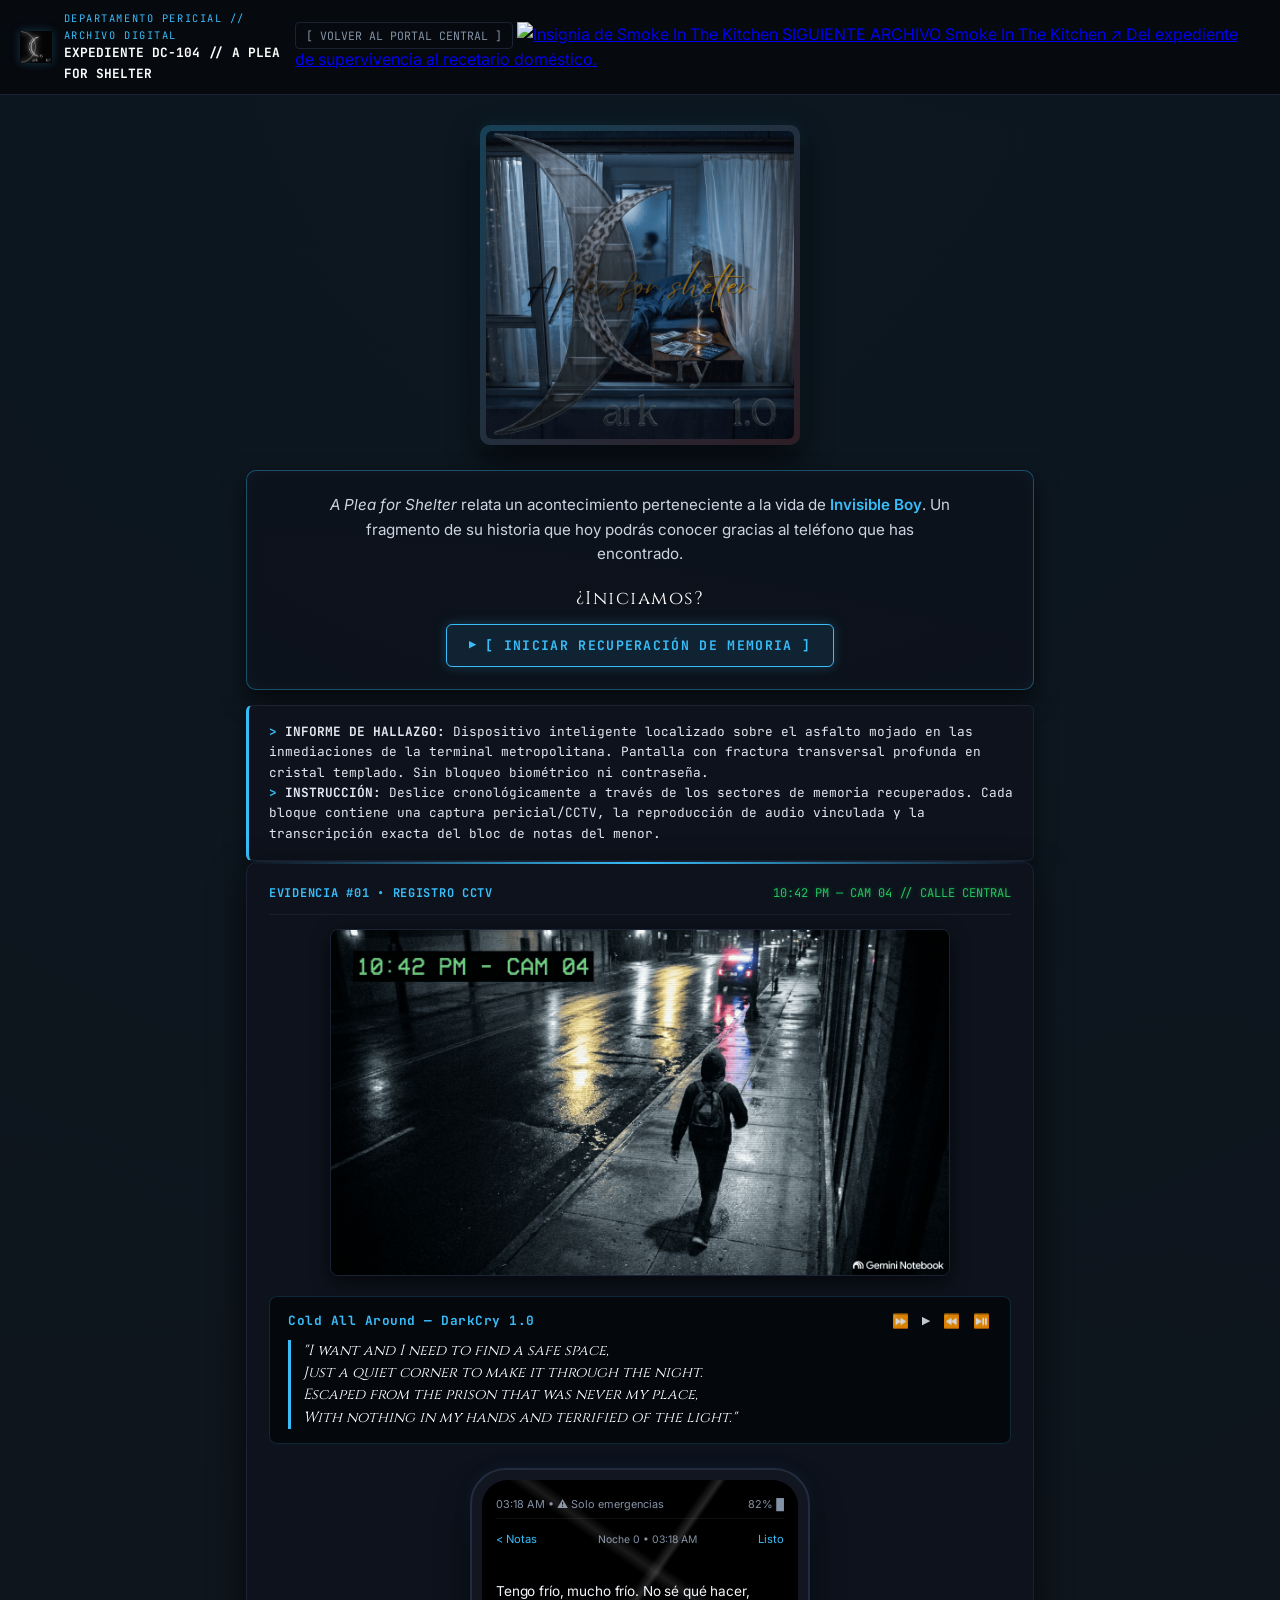
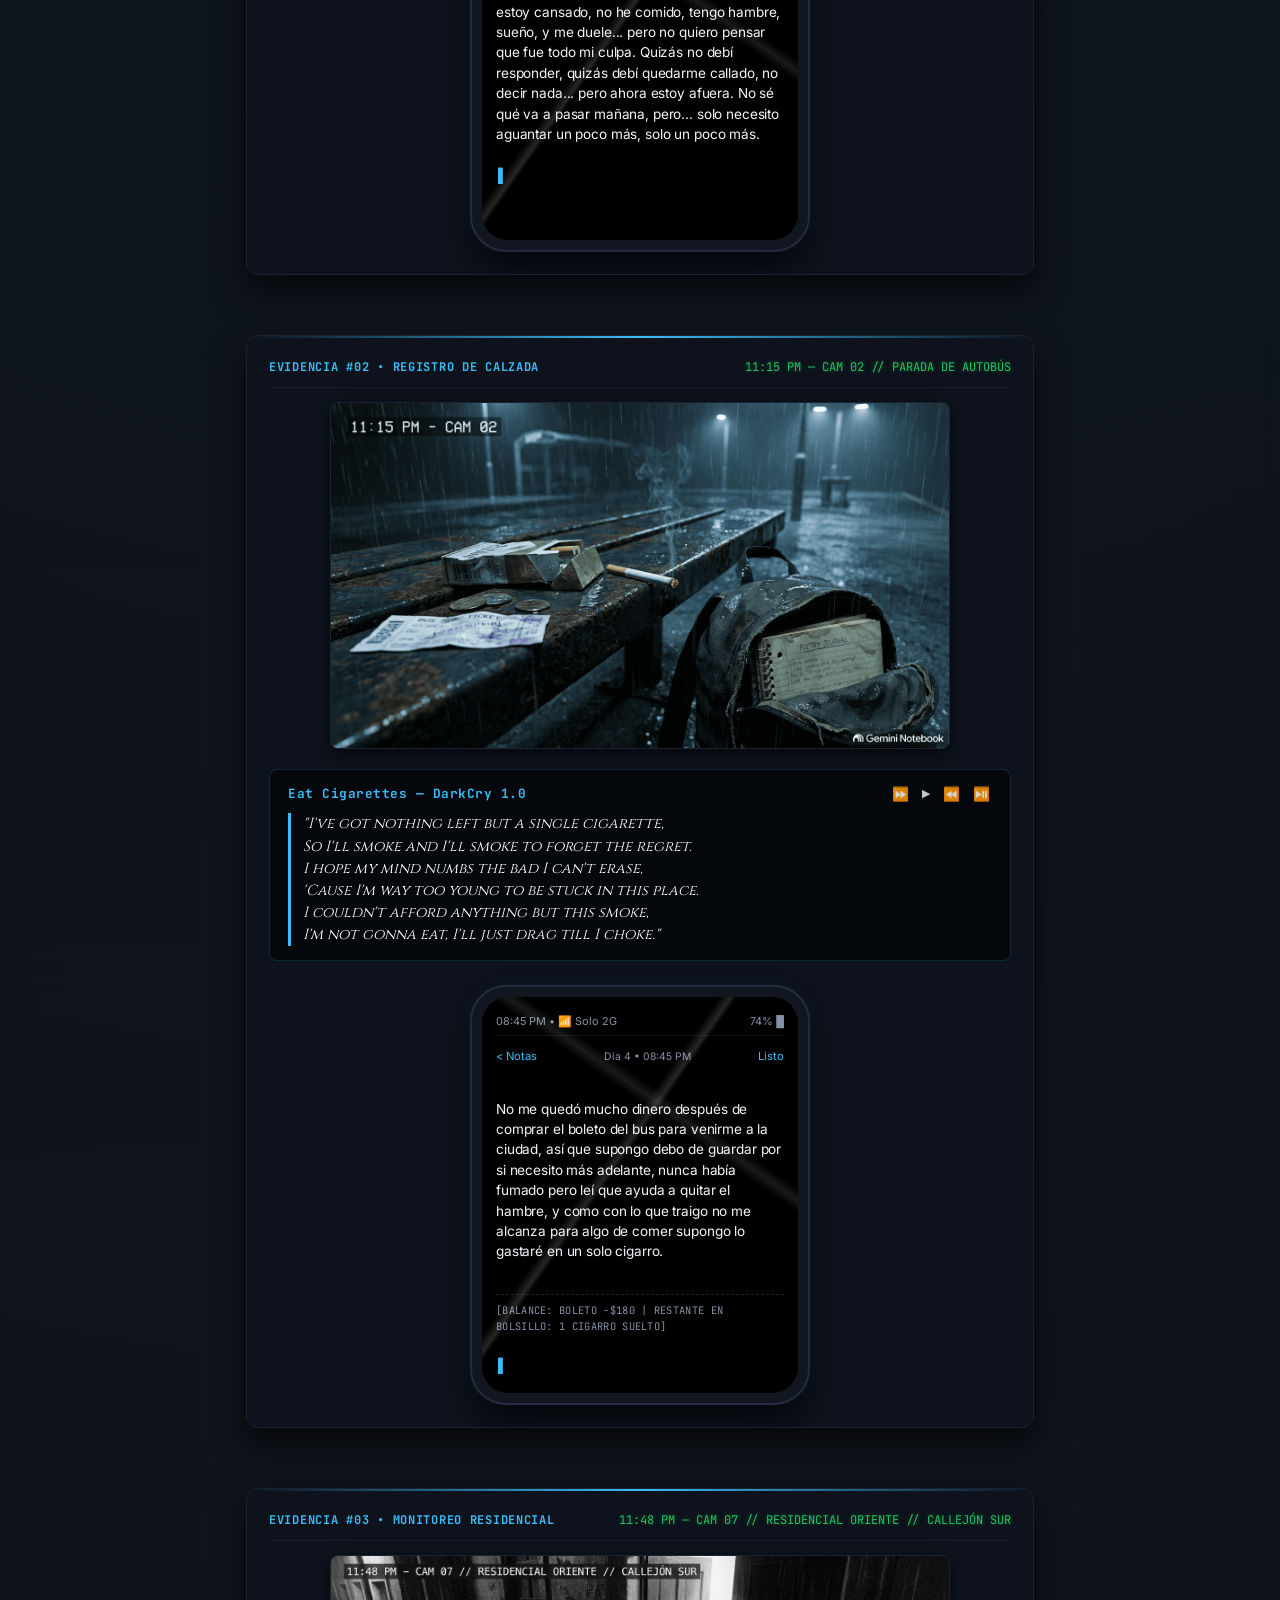
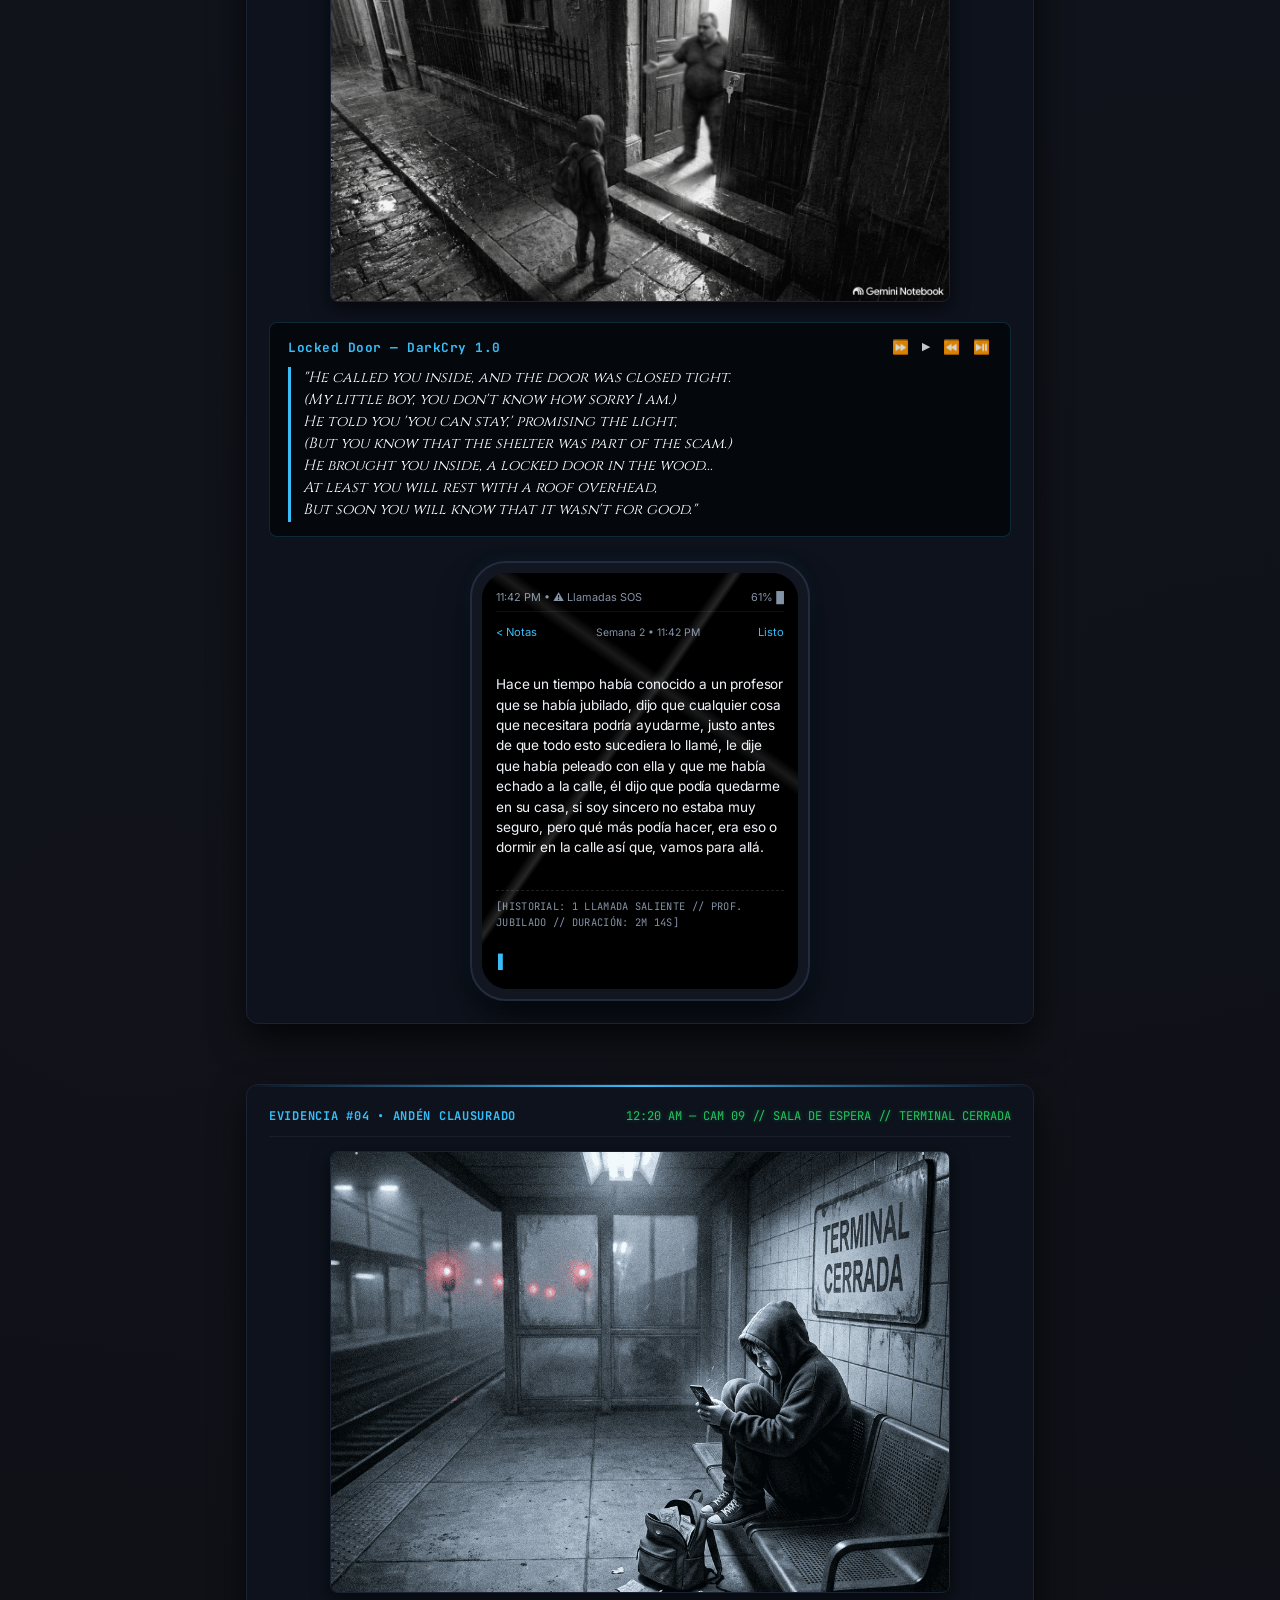
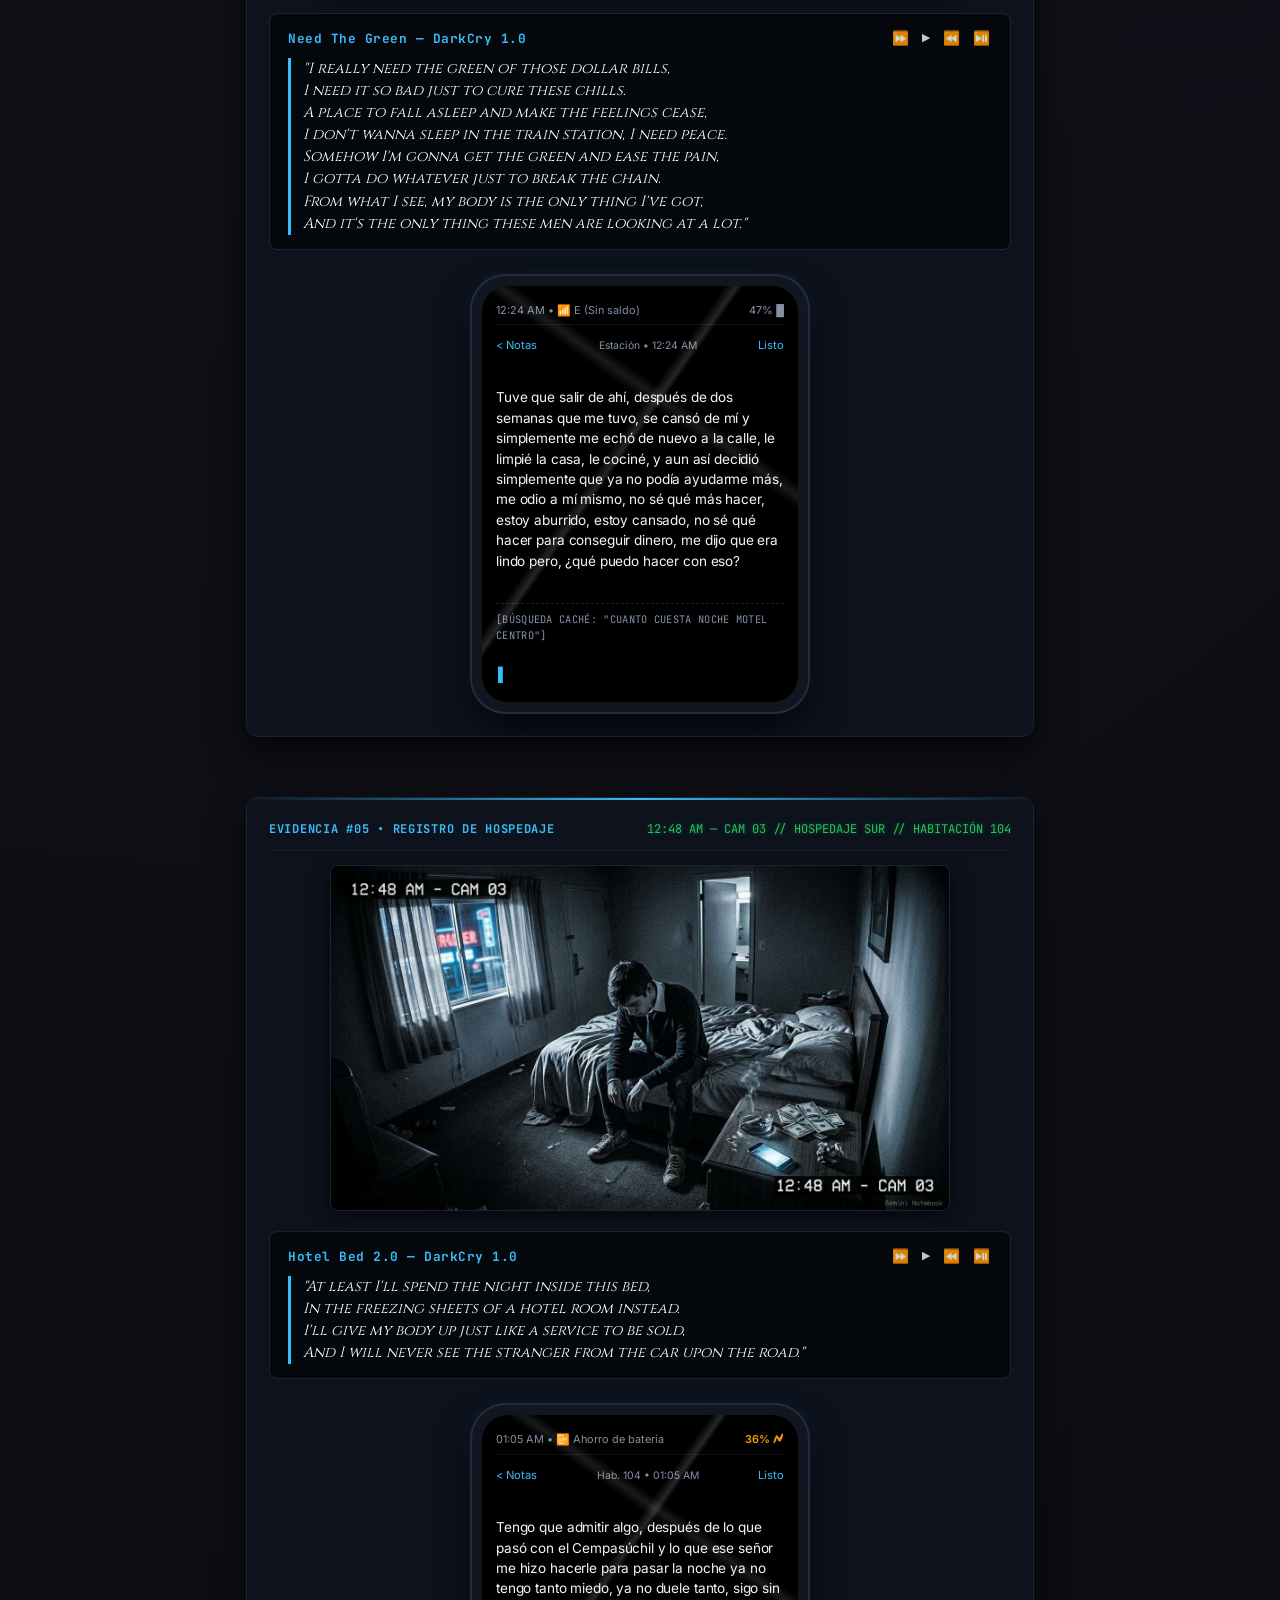
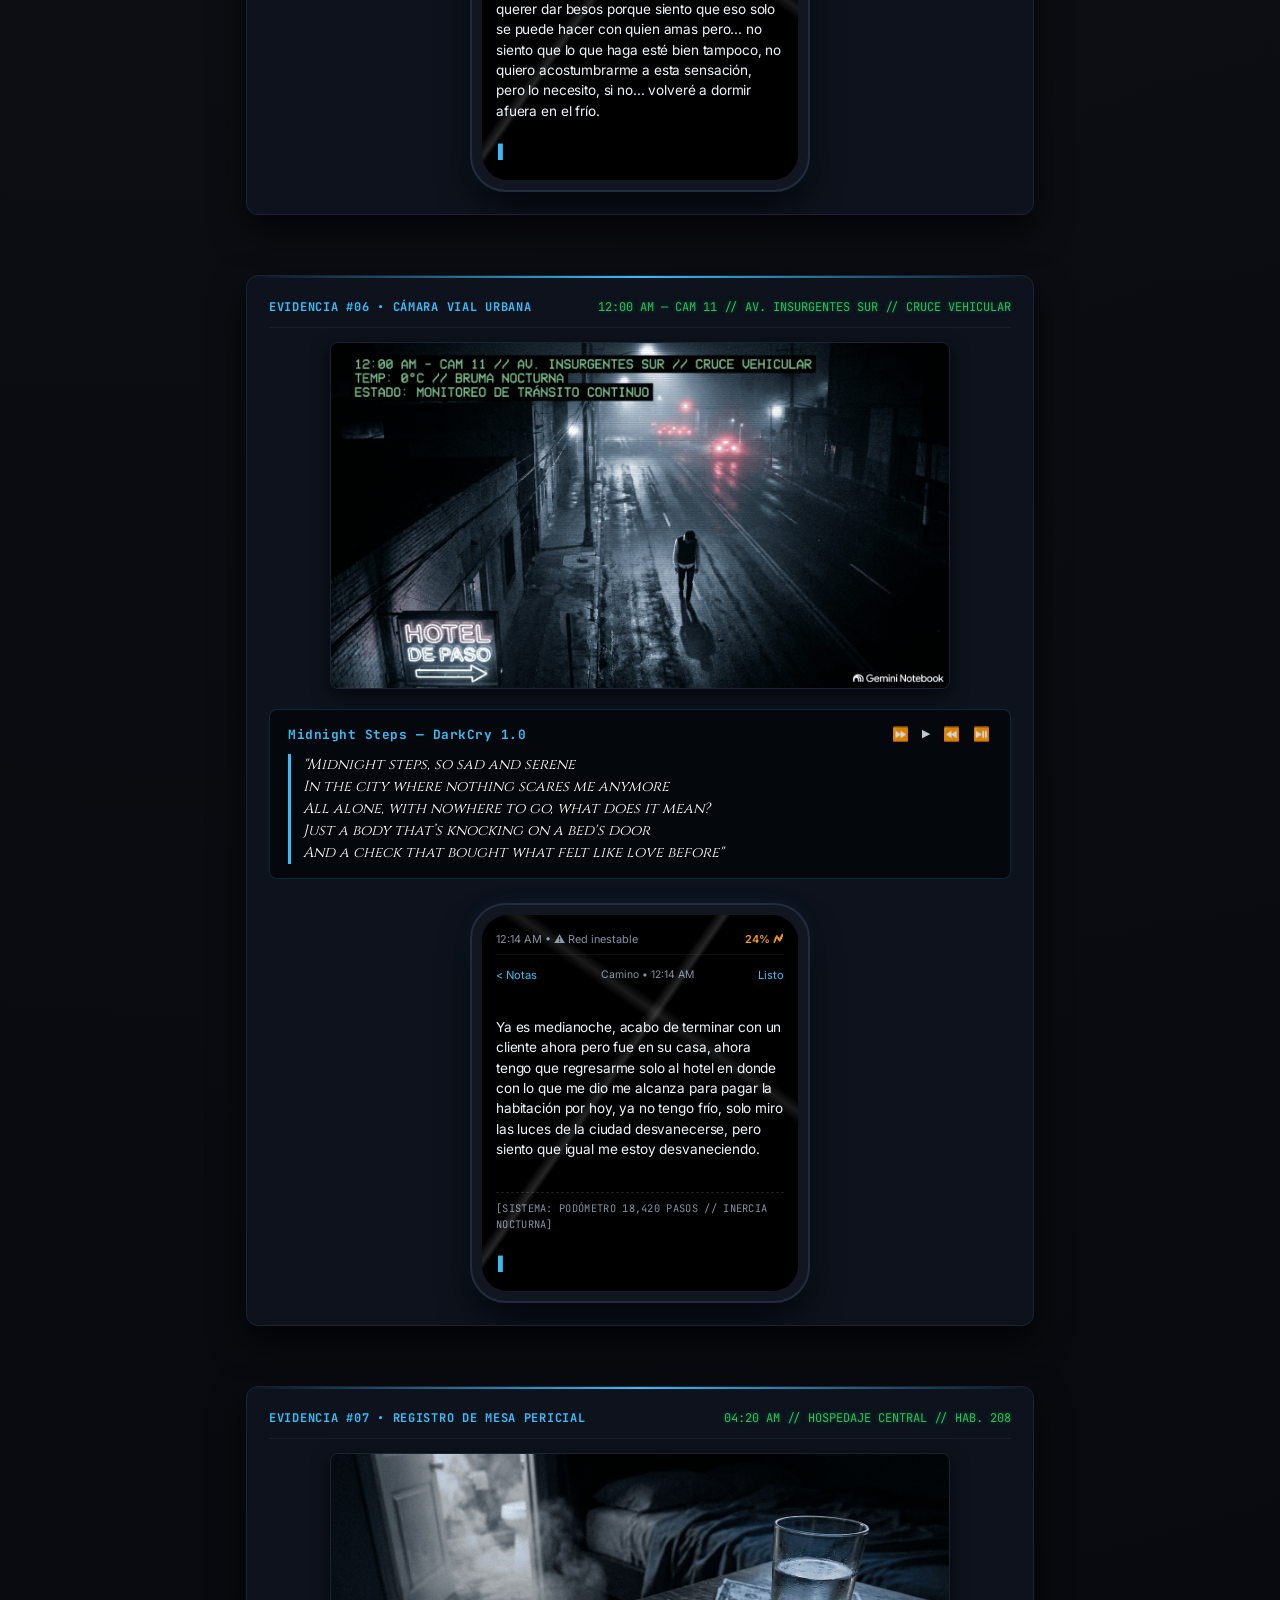
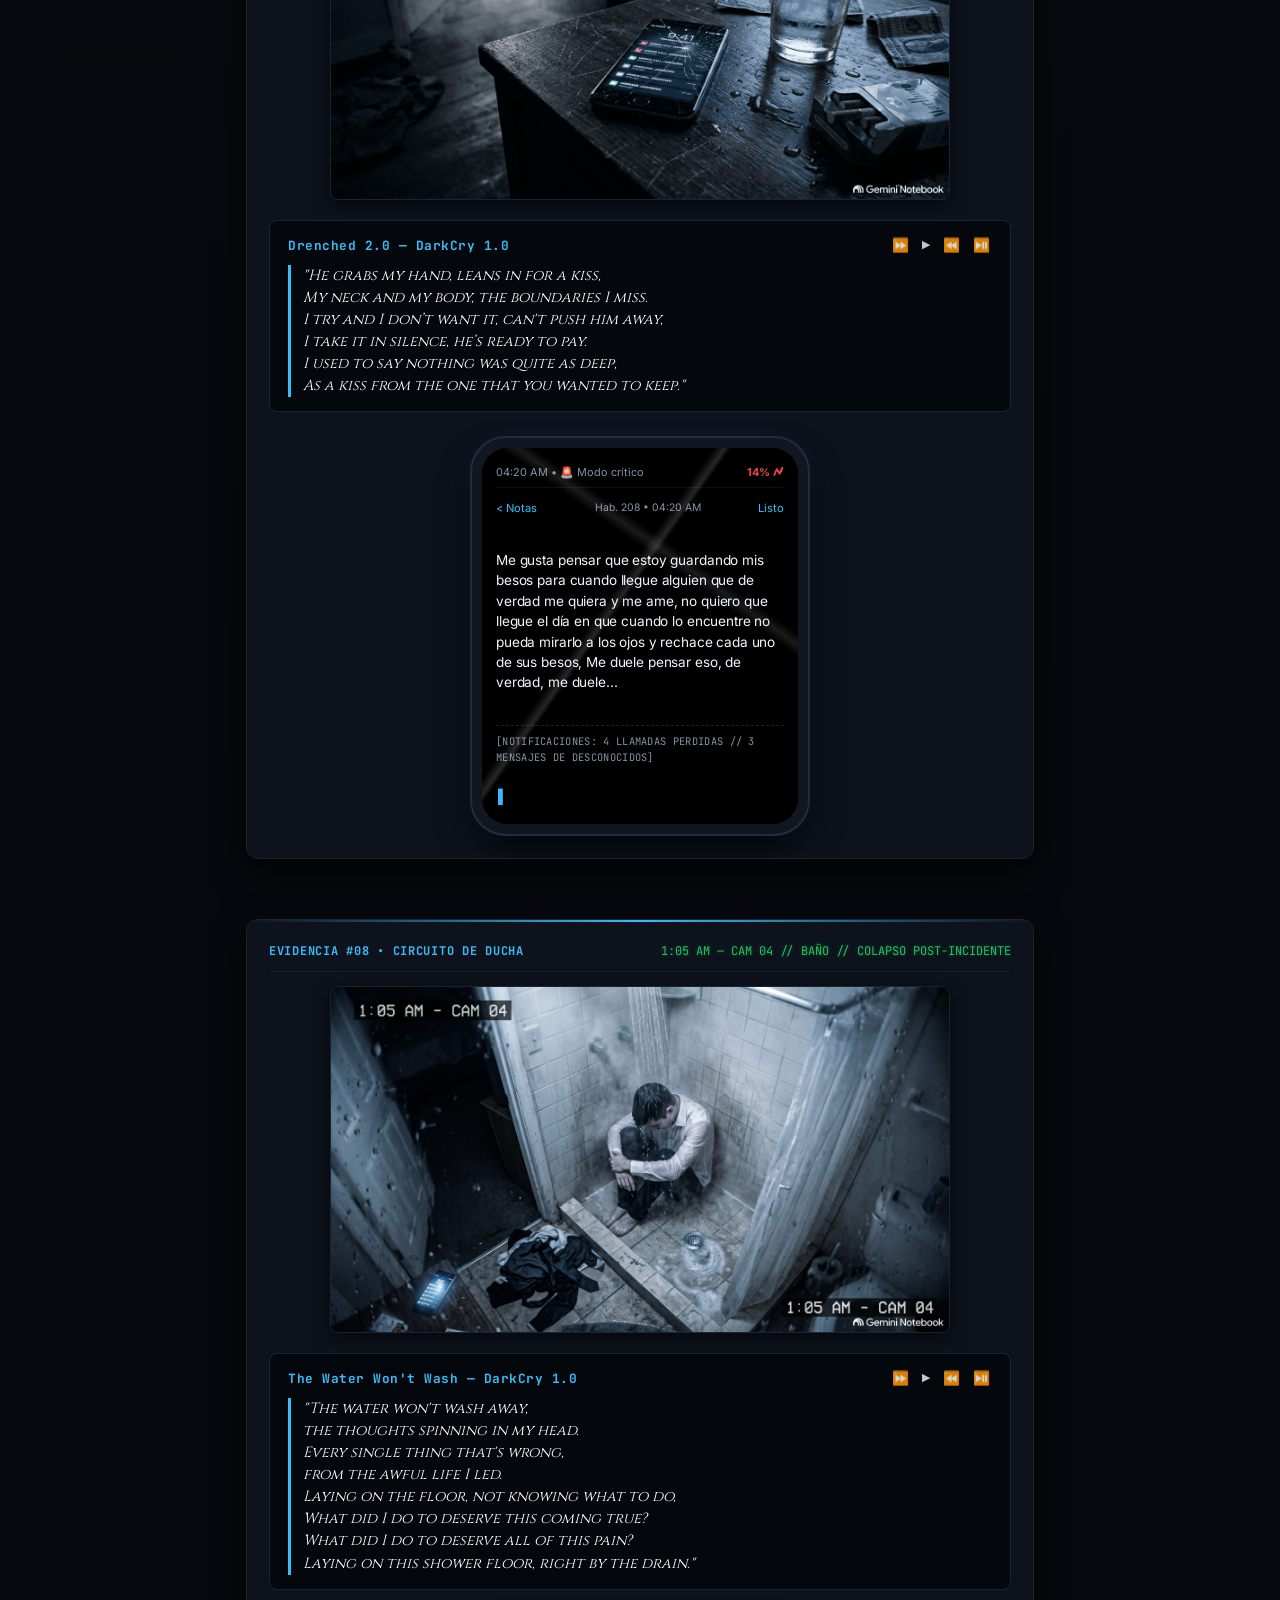
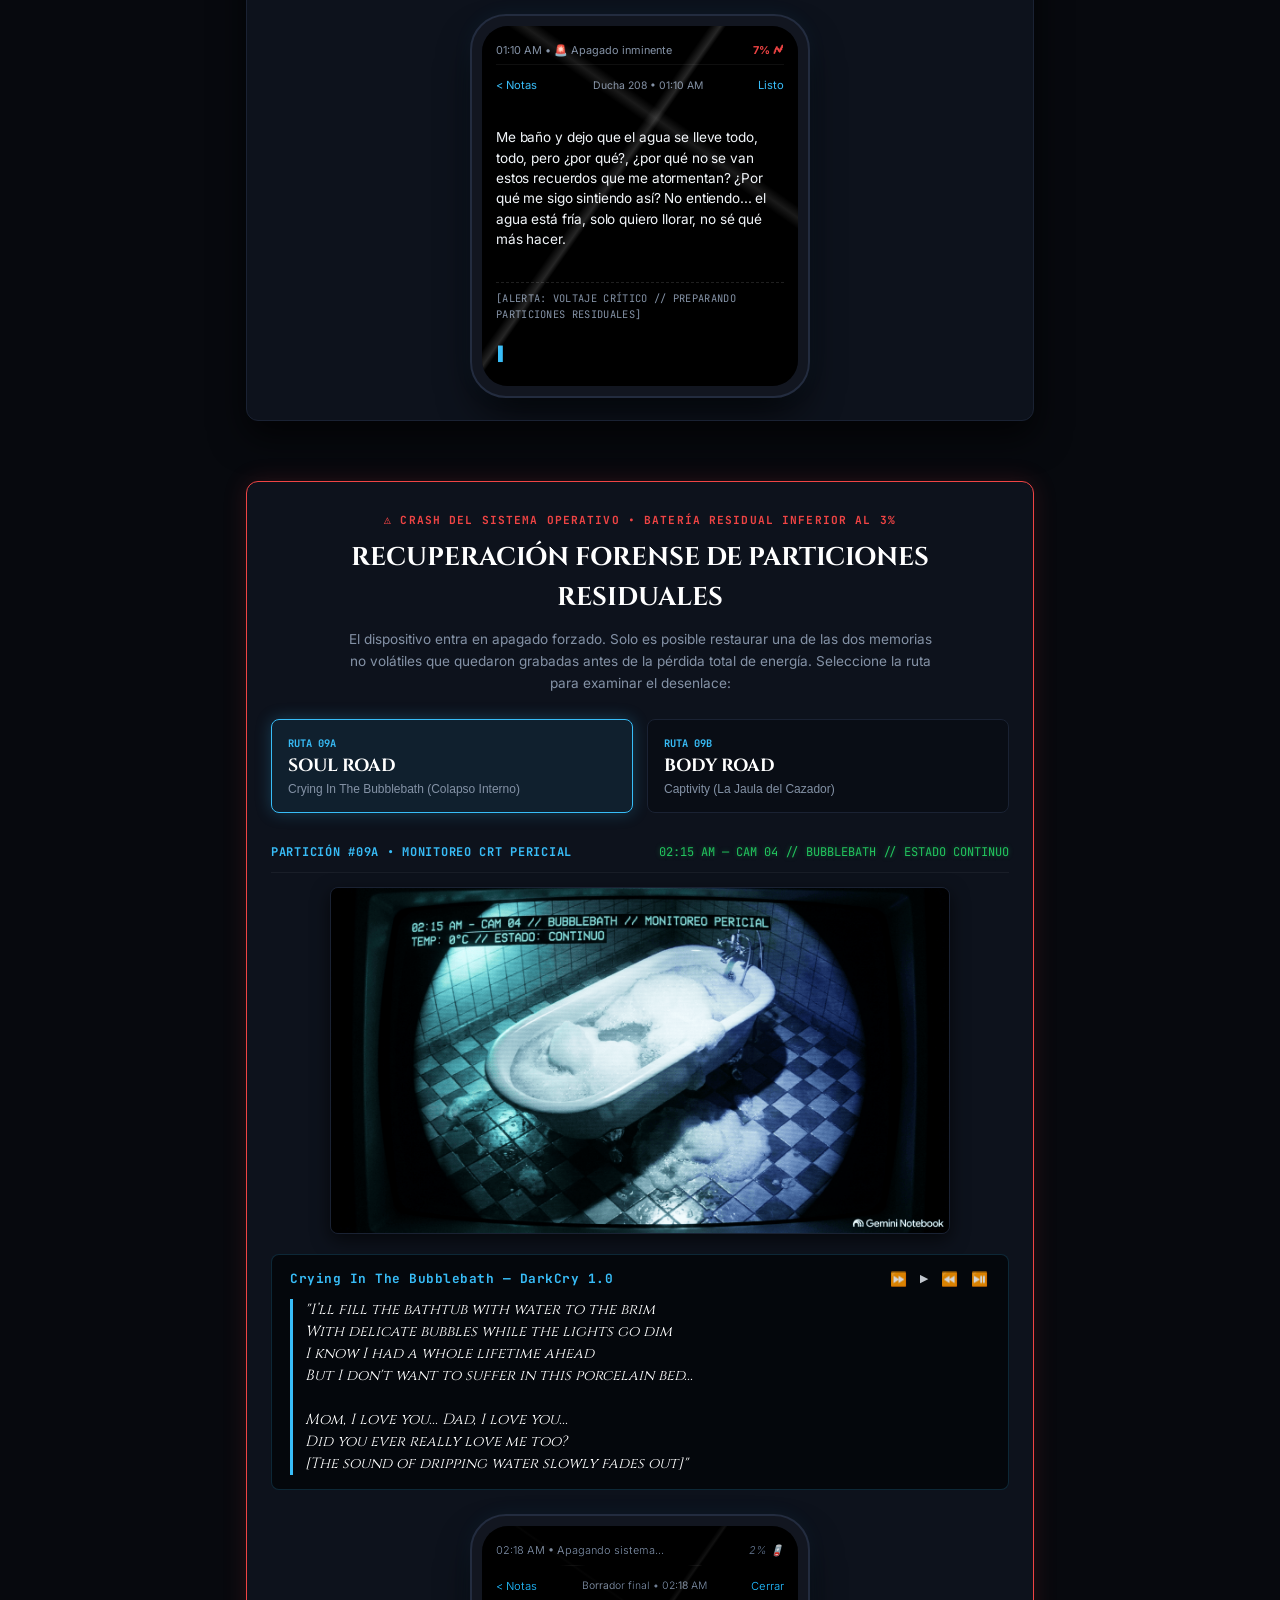
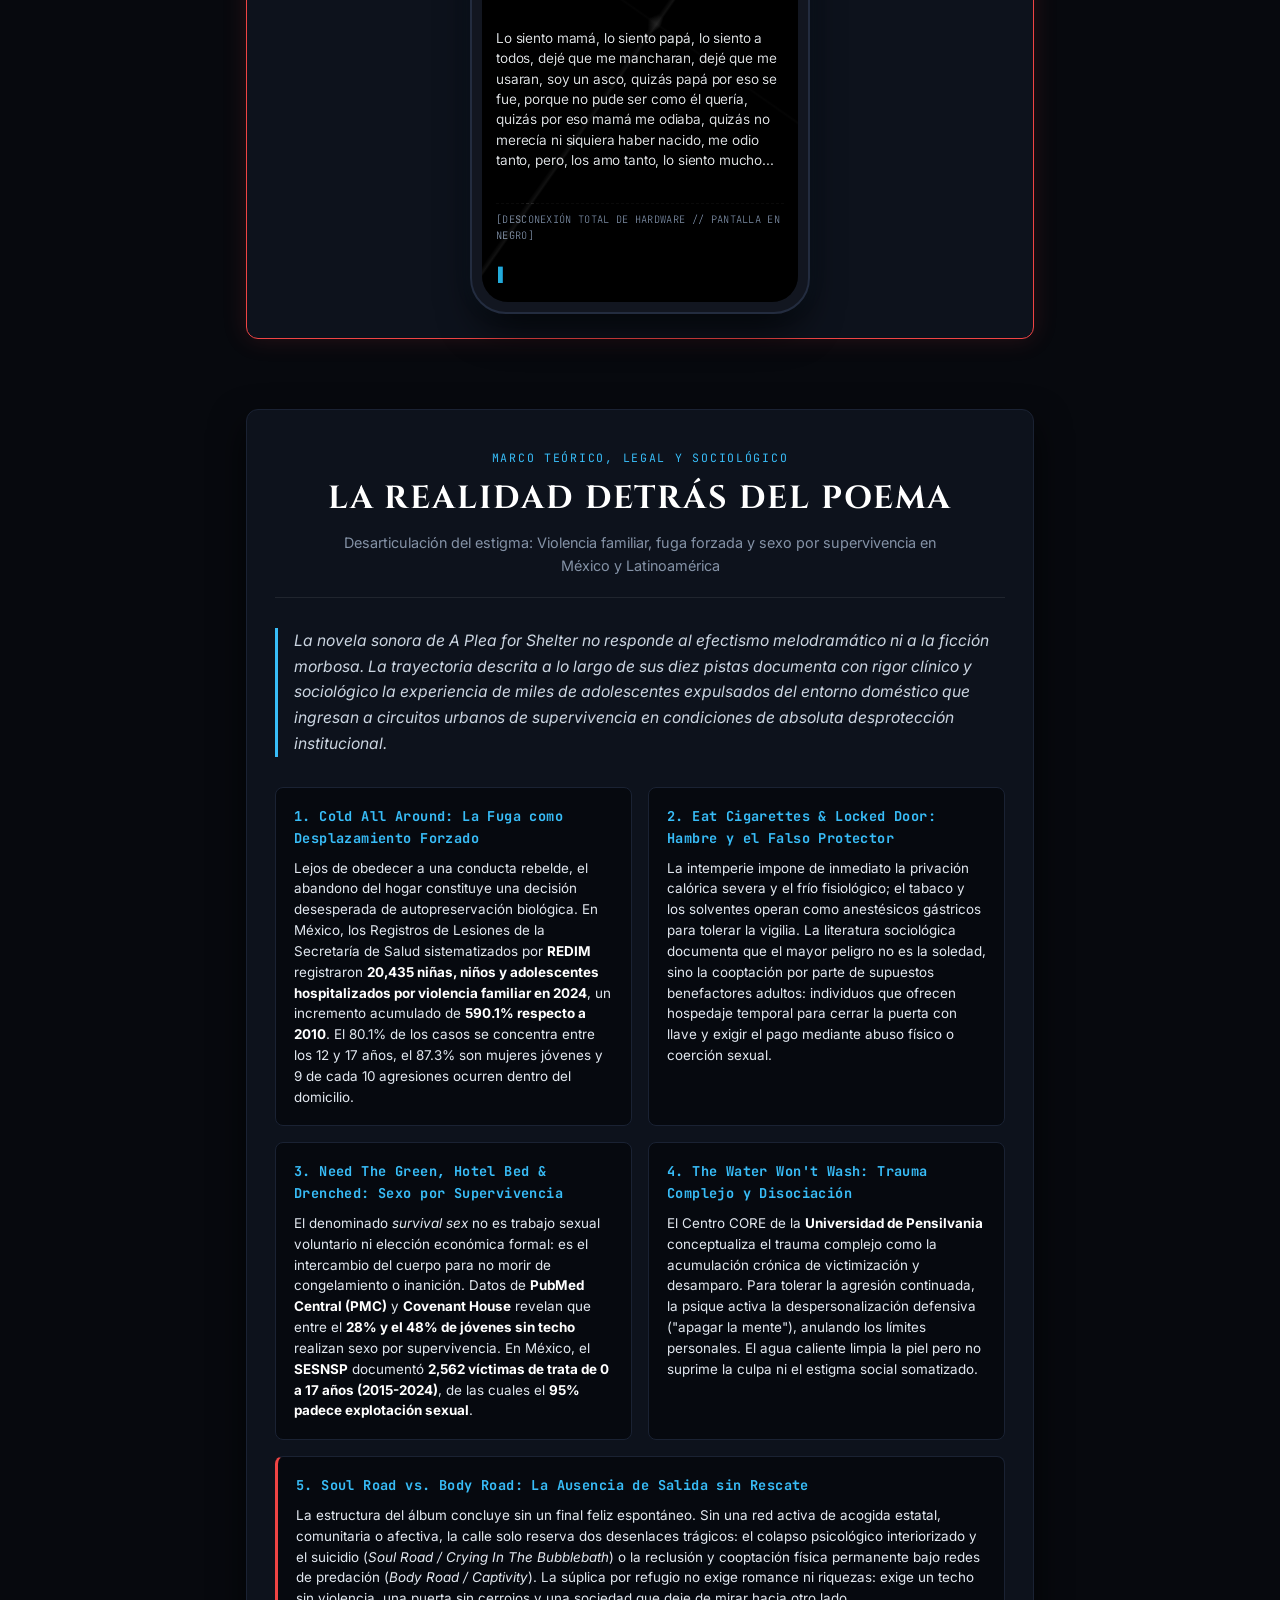
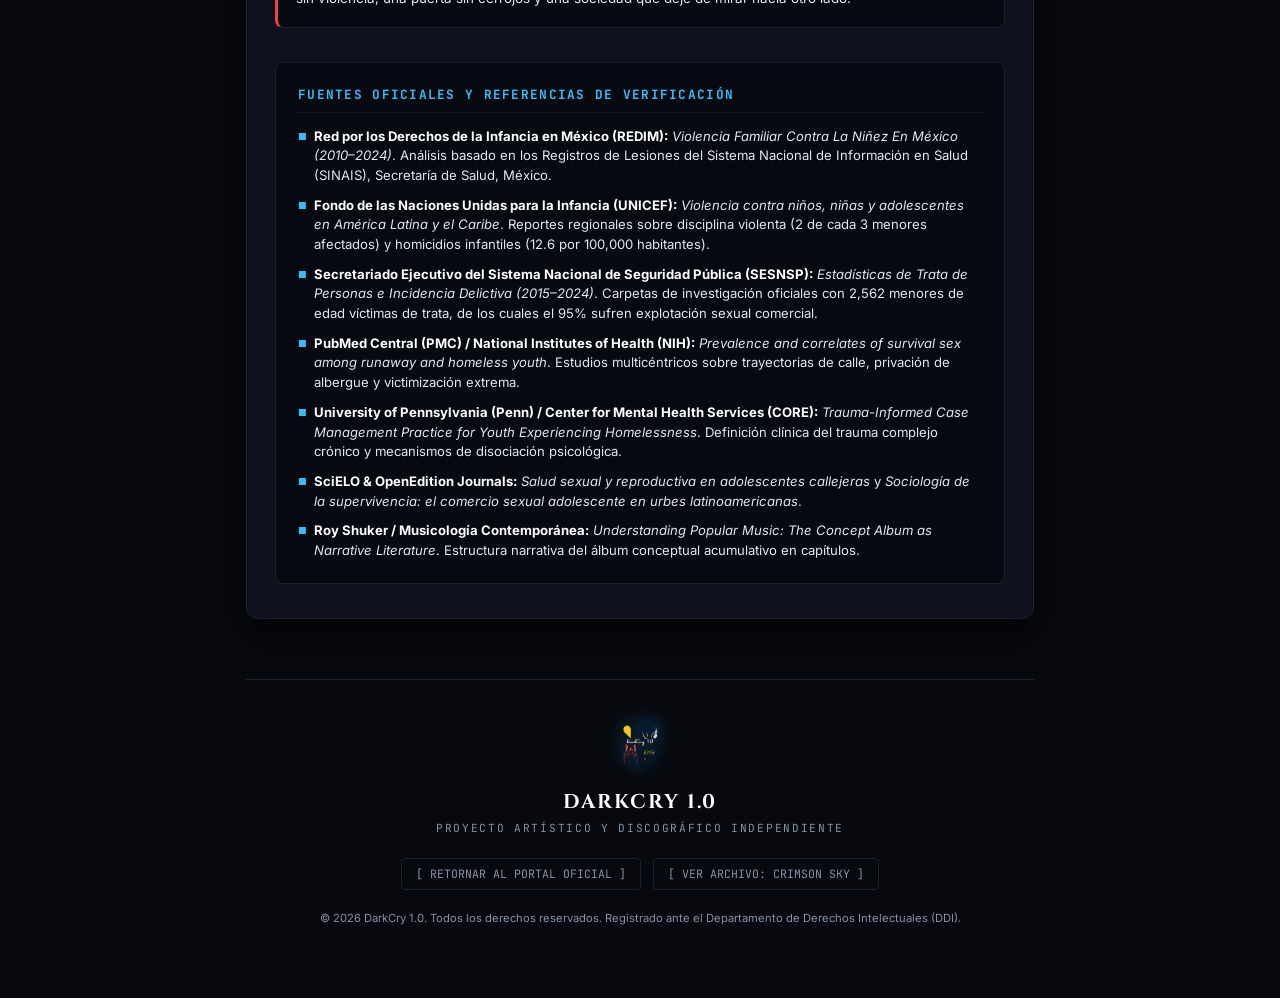
==== commit 4e0ddf95: "Add visual navigation to the related DarkCry archive" ====
--- a/index.html
+++ b/index.html
@@ -47,6 +47,14 @@
     </div>
     <div class="nav-right">
       <a href="https://darkcry10.github.io/" class="portal-link">[ VOLVER AL PORTAL CENTRAL ]</a>
+      <a class="next-archive-link" href="https://darkcry10.github.io/SmokeInTheKitchen/" aria-label="SIGUIENTE ARCHIVO: Smoke In The Kitchen">
+        <img class="next-archive-mark" src="https://darkcry10.github.io/SmokeInTheKitchen/assets/images/FireIce_Cover.png" alt="Insignia de Smoke In The Kitchen" loading="lazy">
+        <span class="next-archive-copy">
+          <span class="next-archive-label">SIGUIENTE ARCHIVO</span>
+          <span class="next-archive-title">Smoke In The Kitchen <span aria-hidden="true">↗</span></span>
+          <span class="next-archive-description">Del expediente de supervivencia al recetario doméstico.</span>
+        </span>
+      </a>
     </div>
   </header>
 
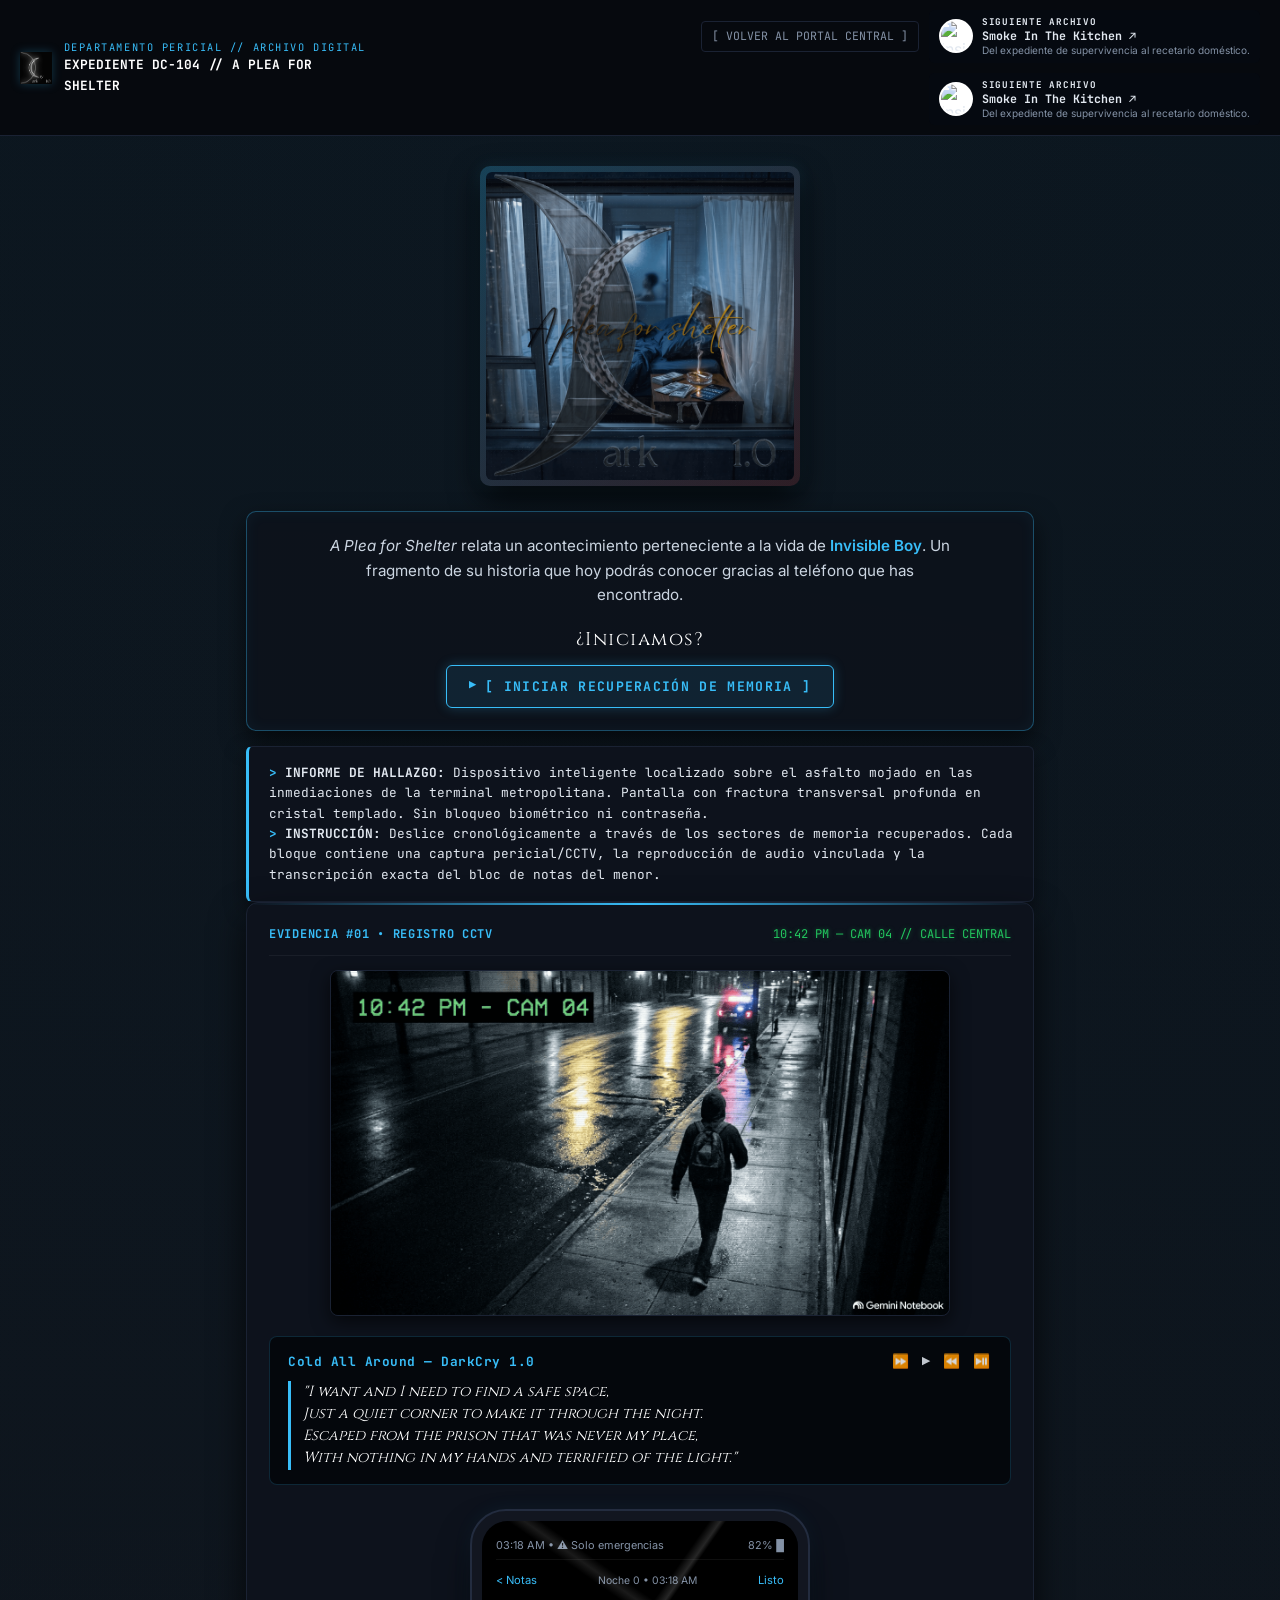
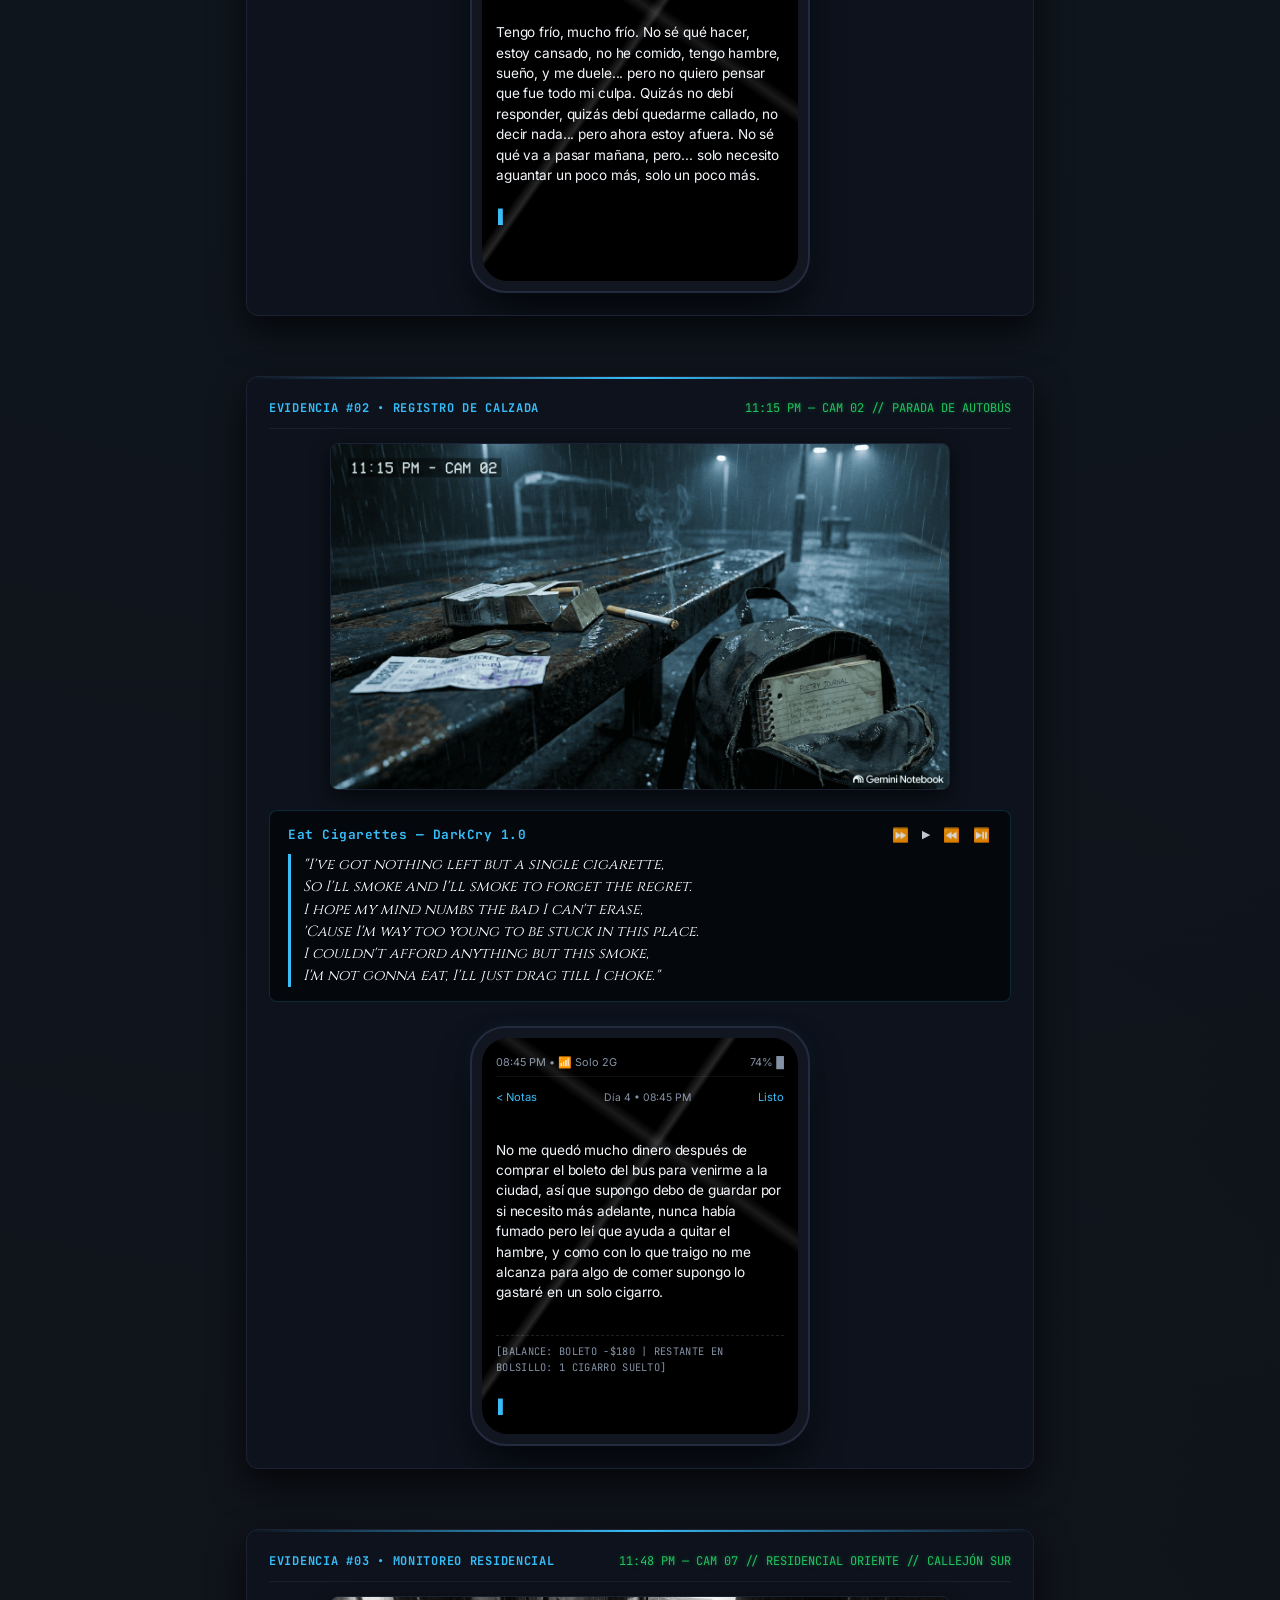
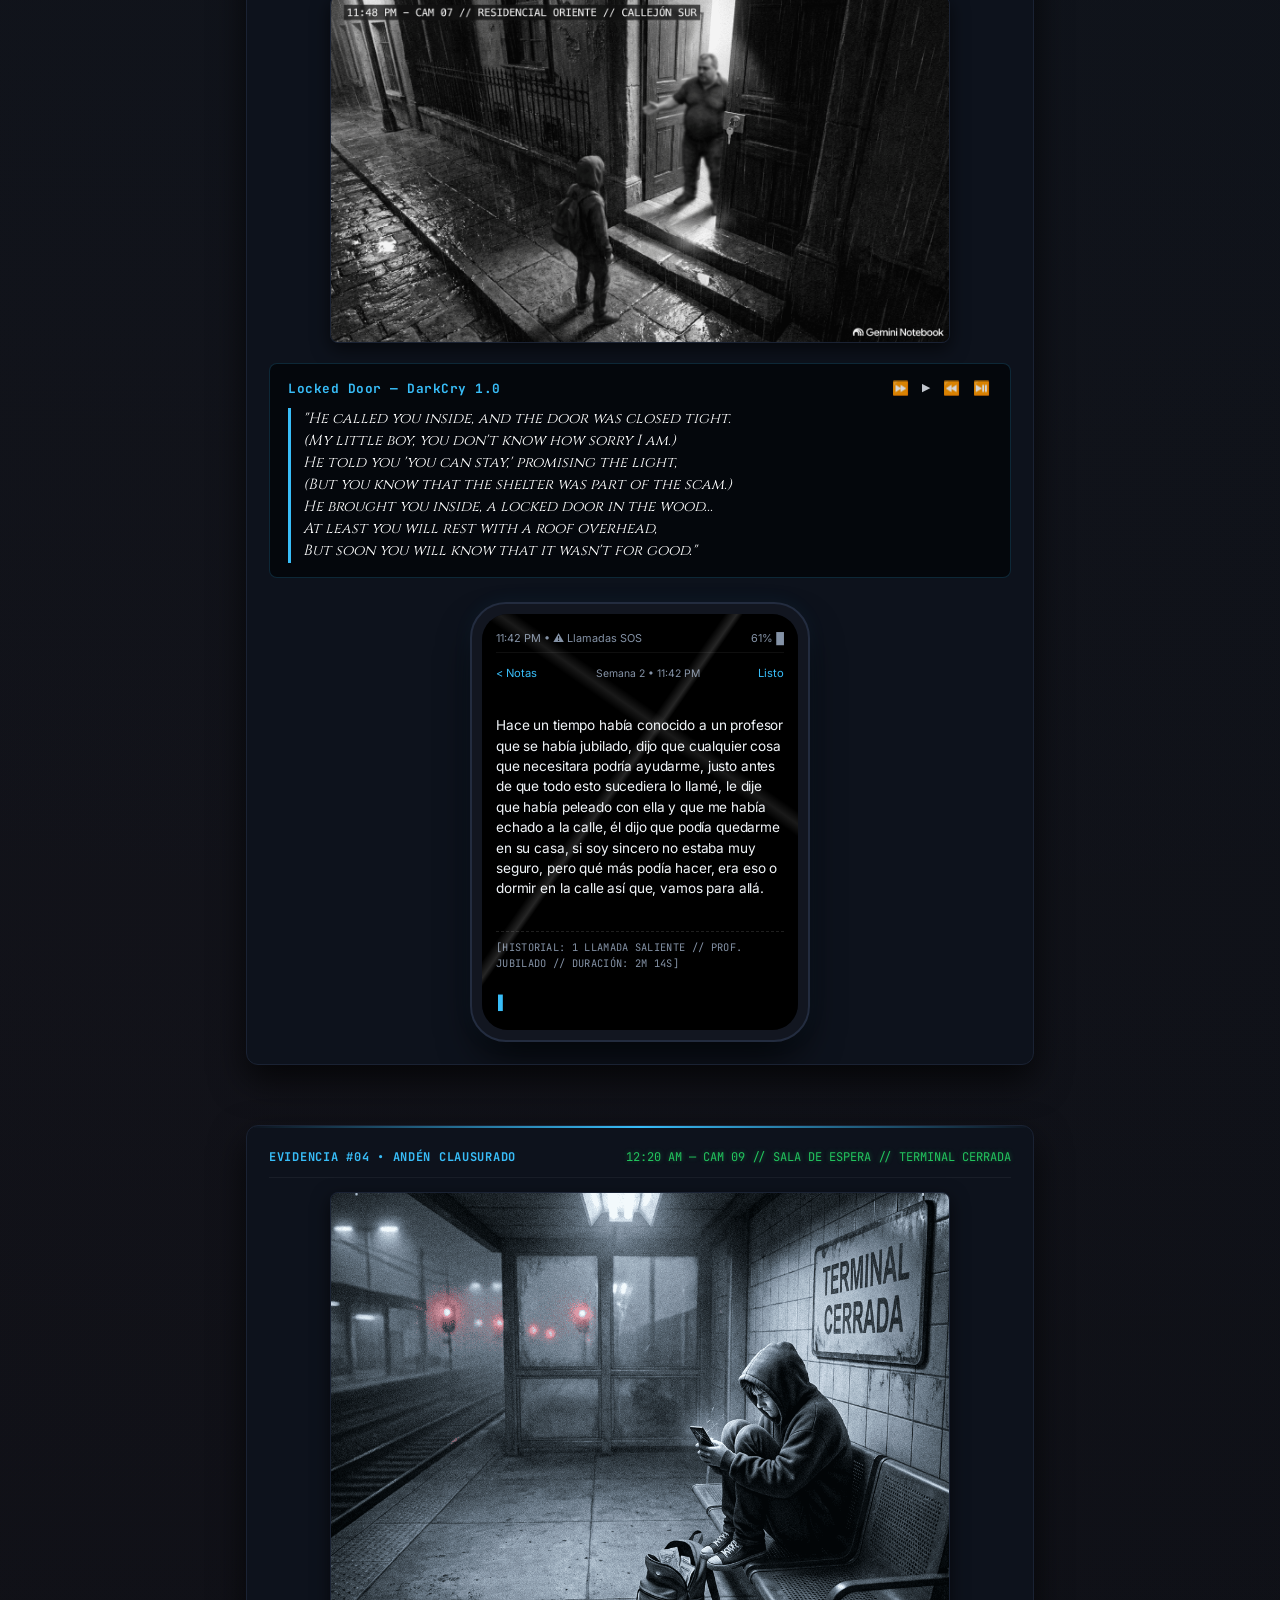
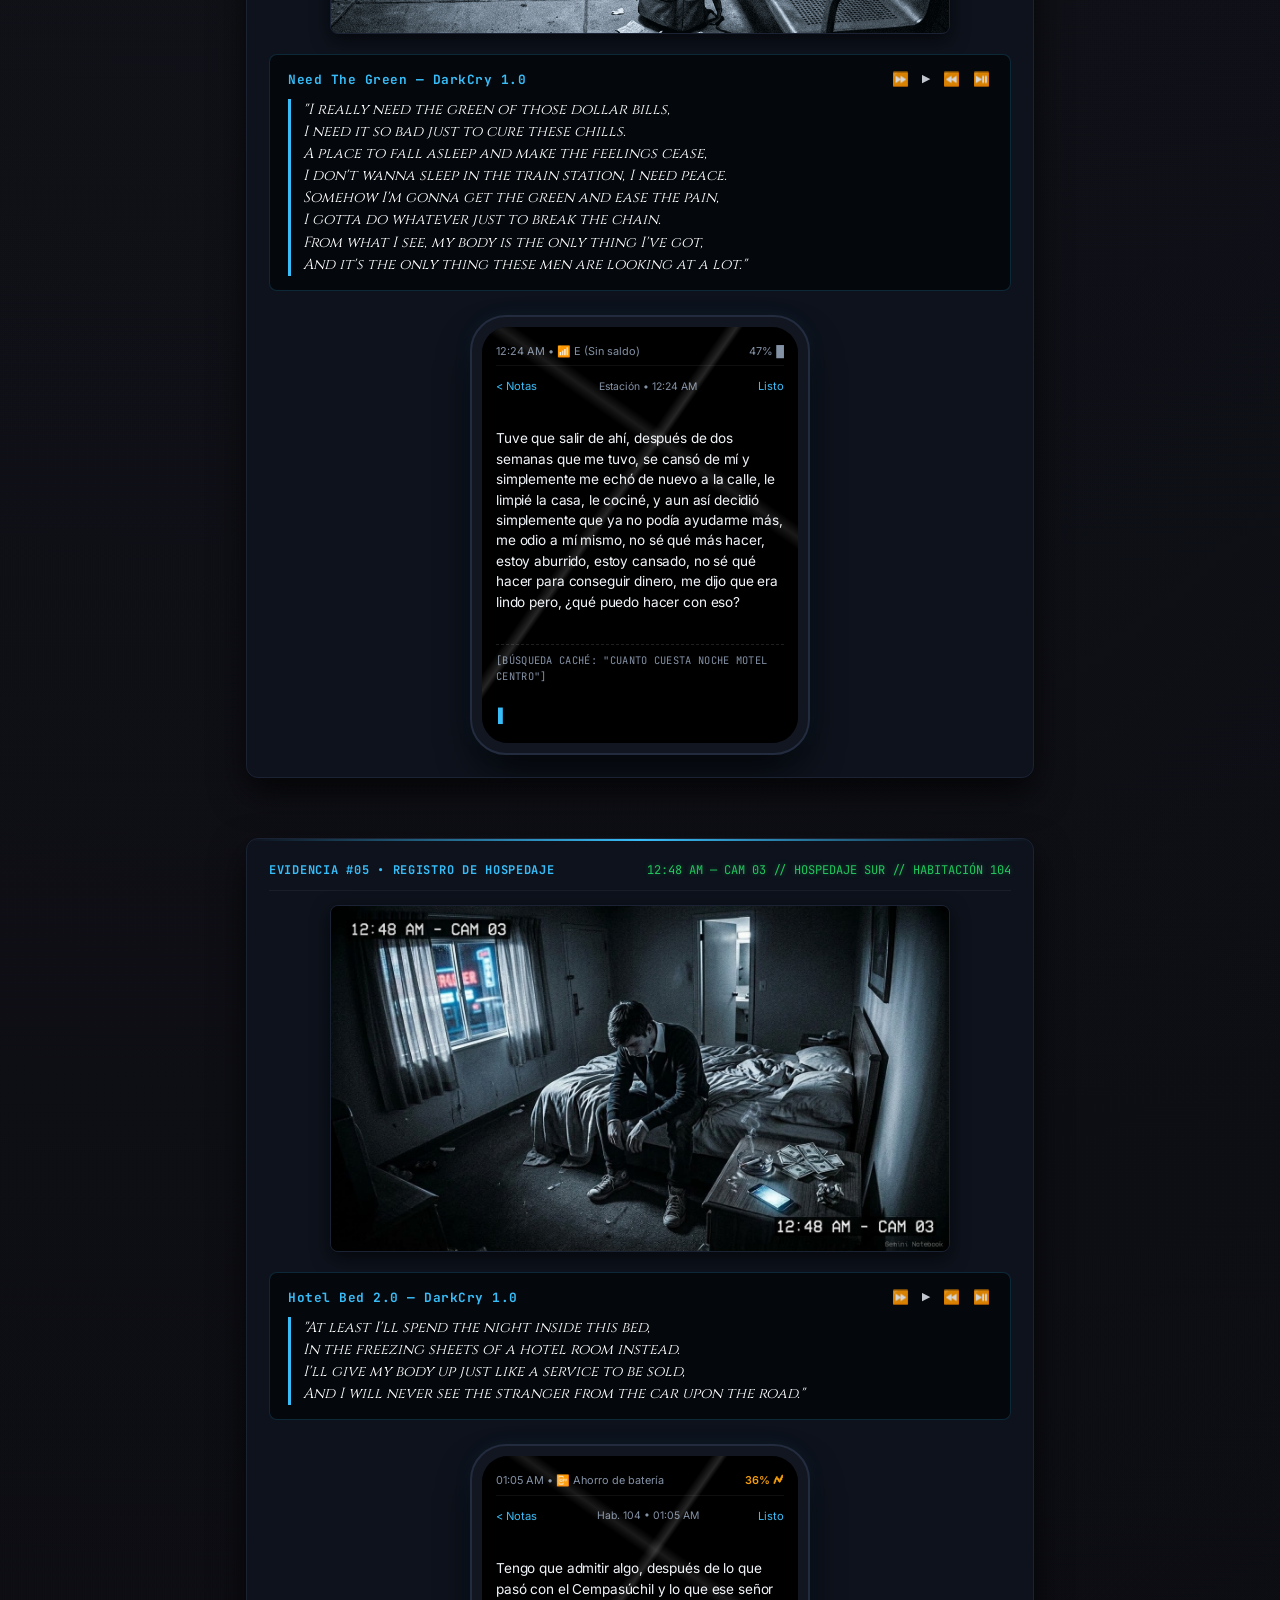
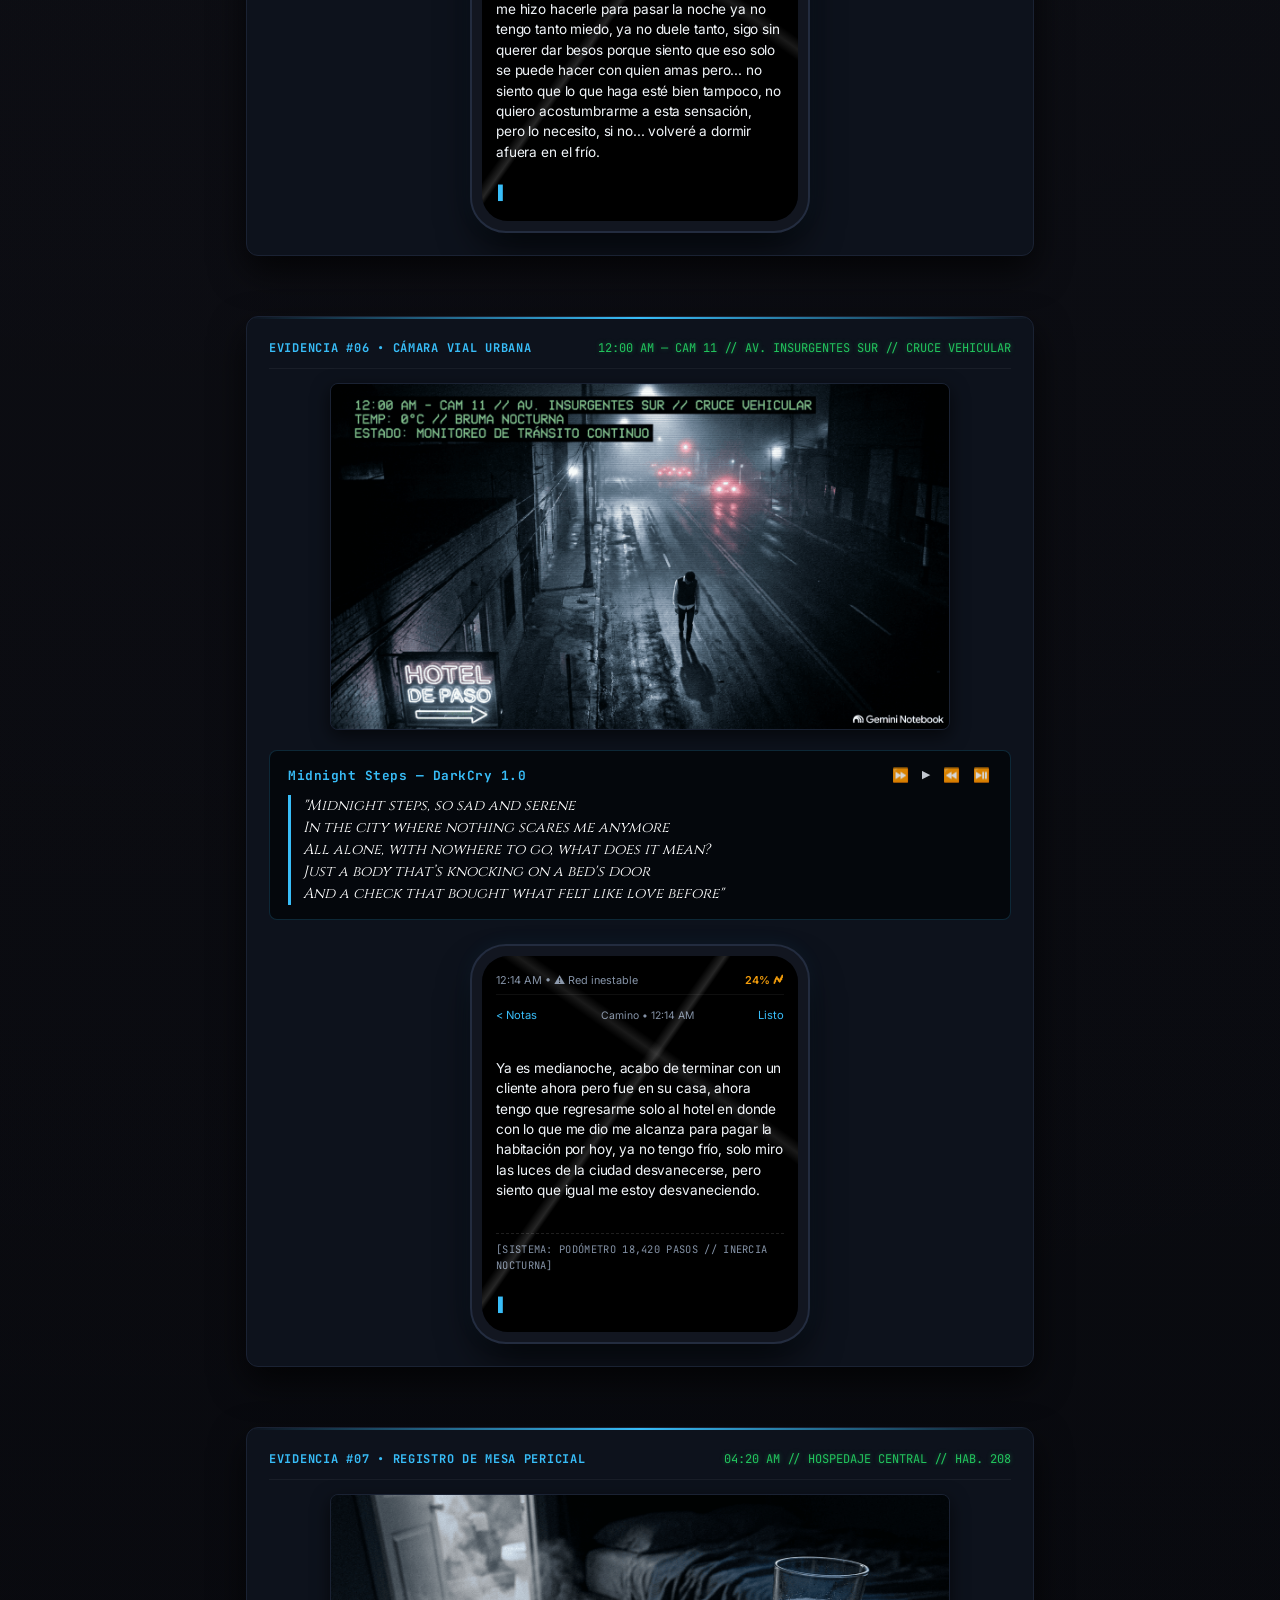
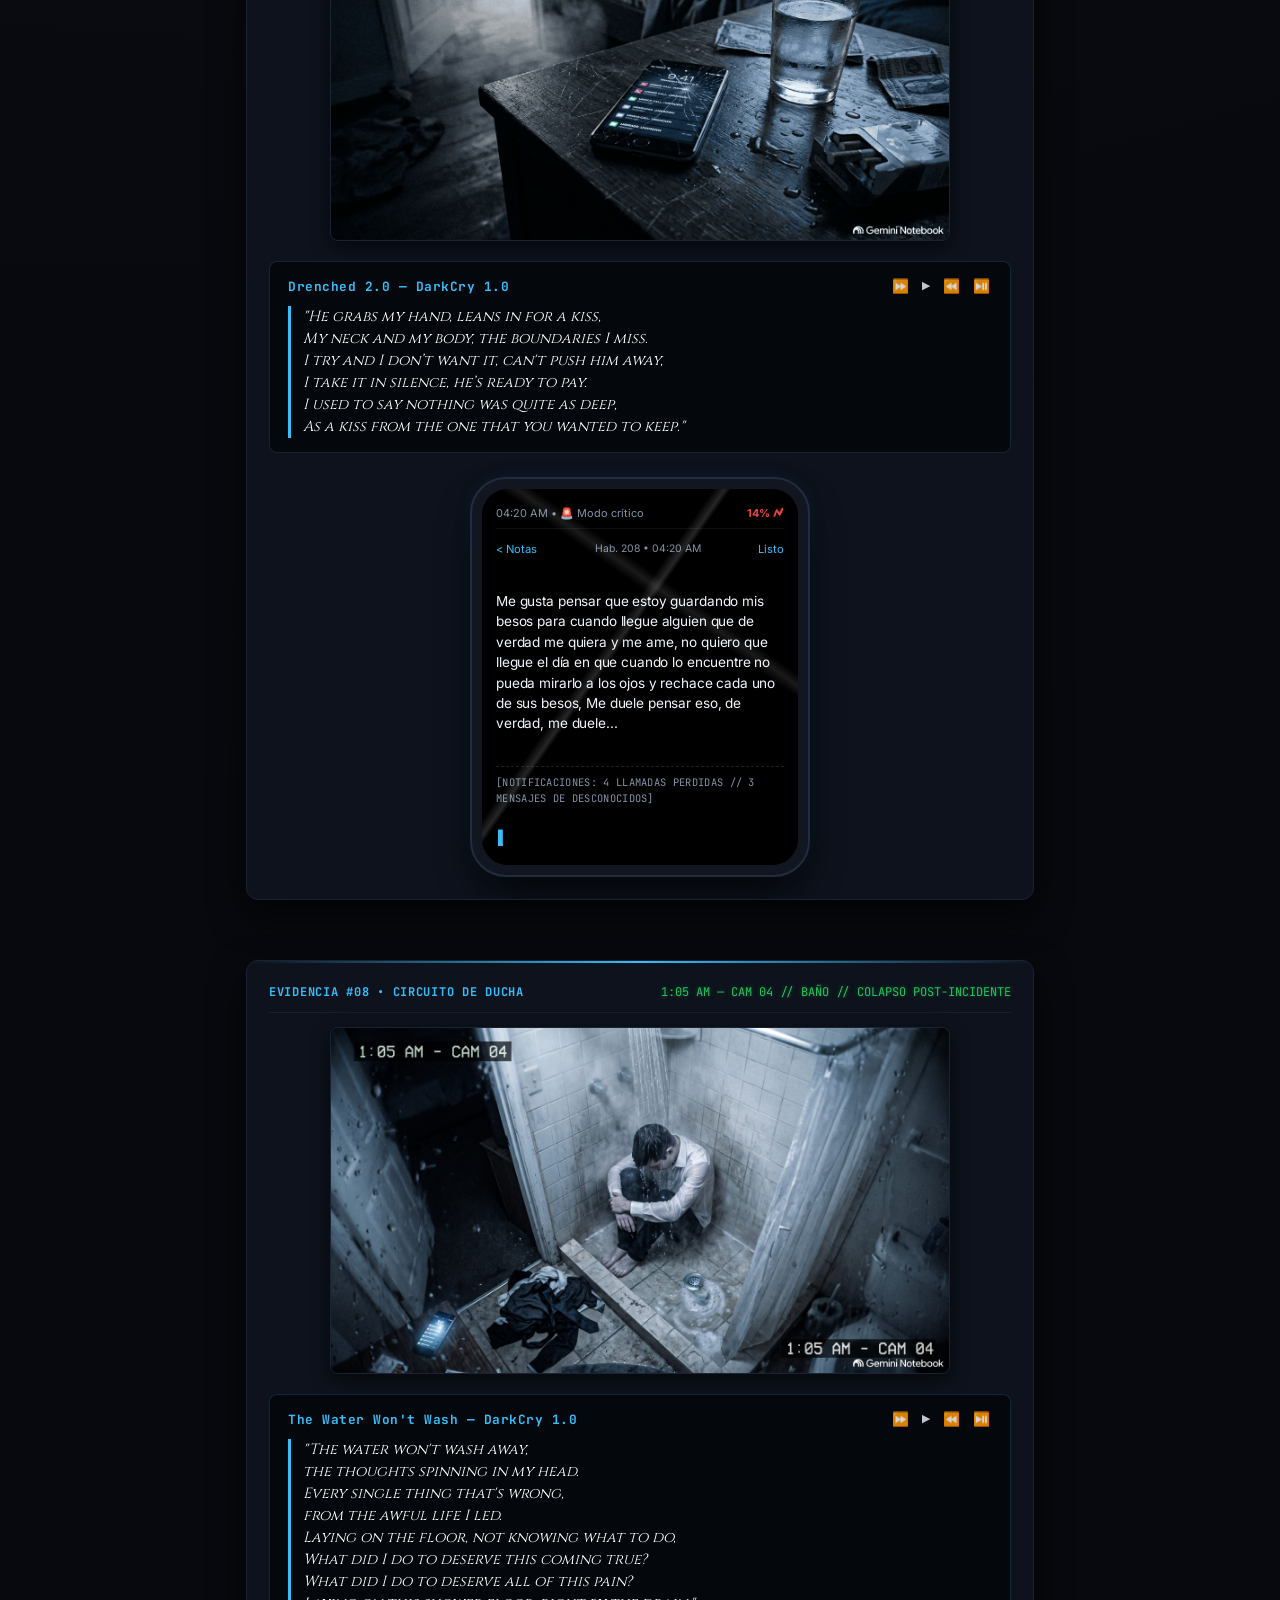
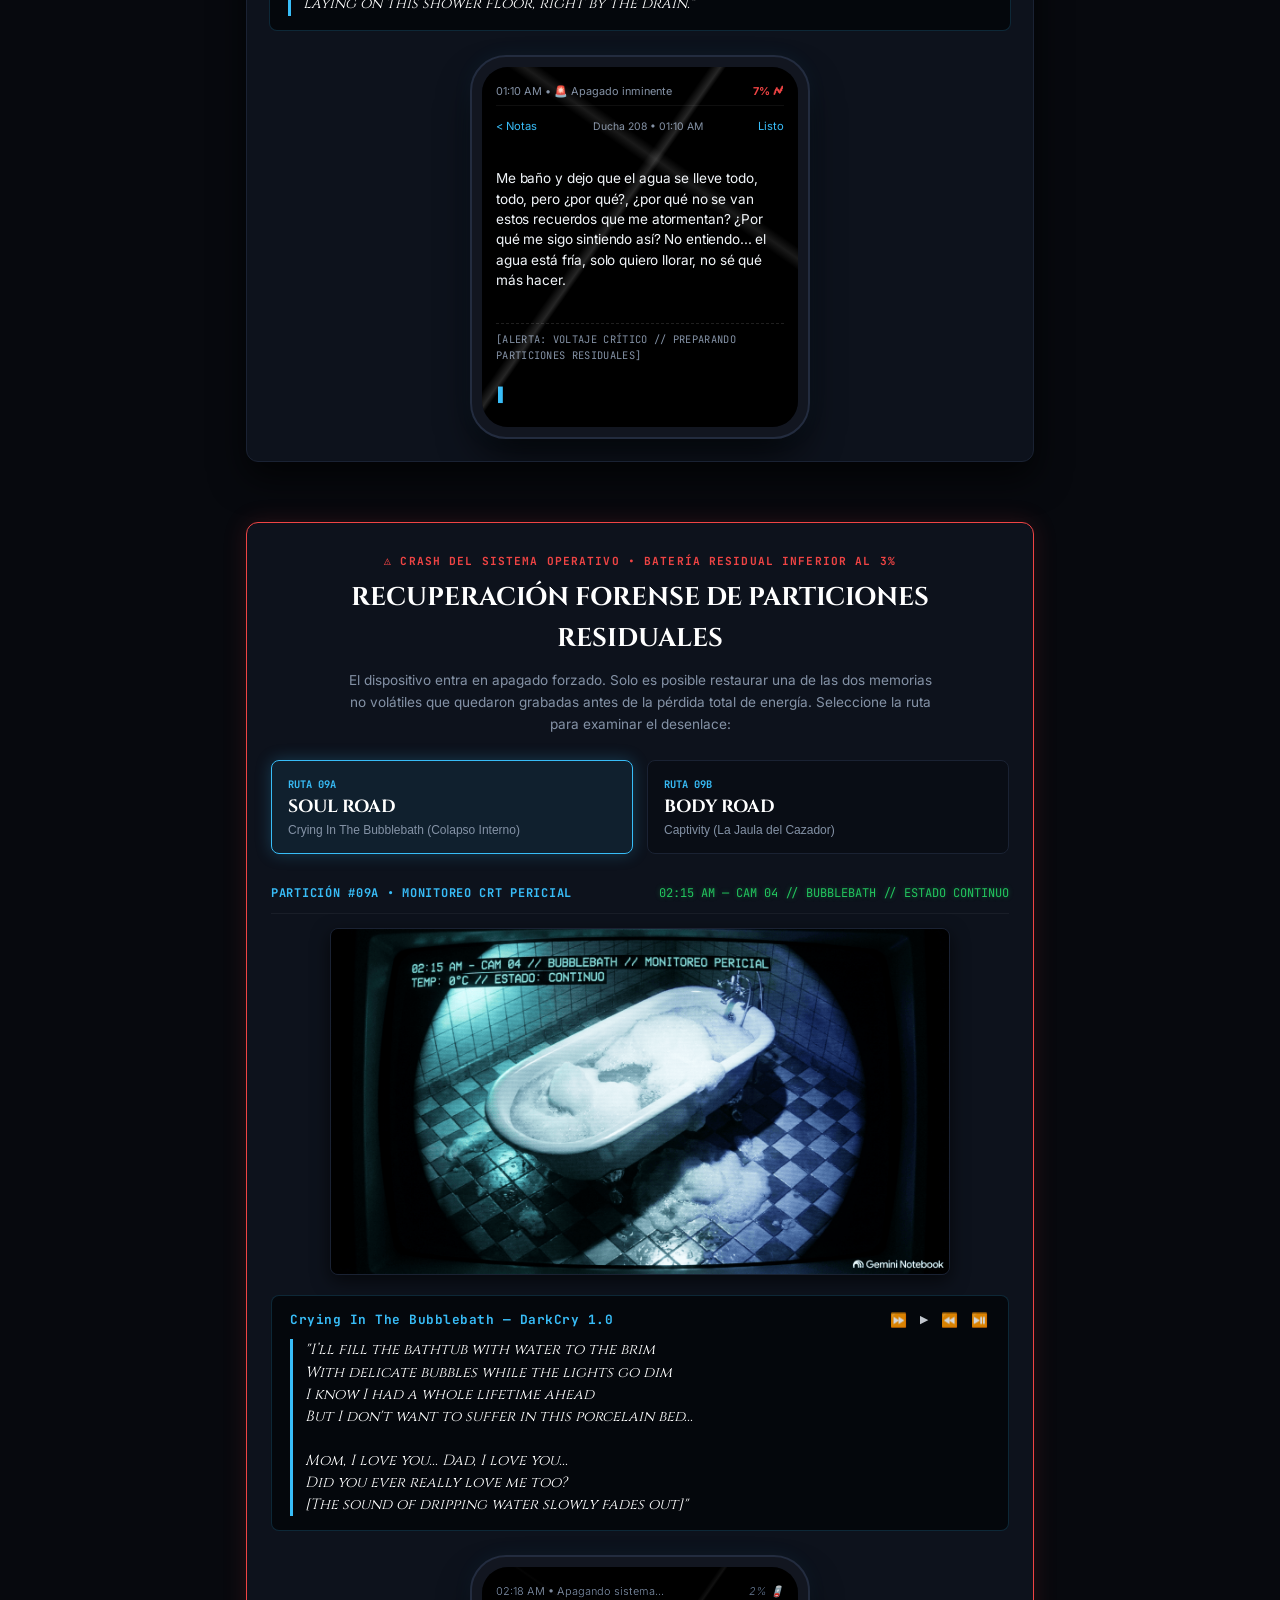
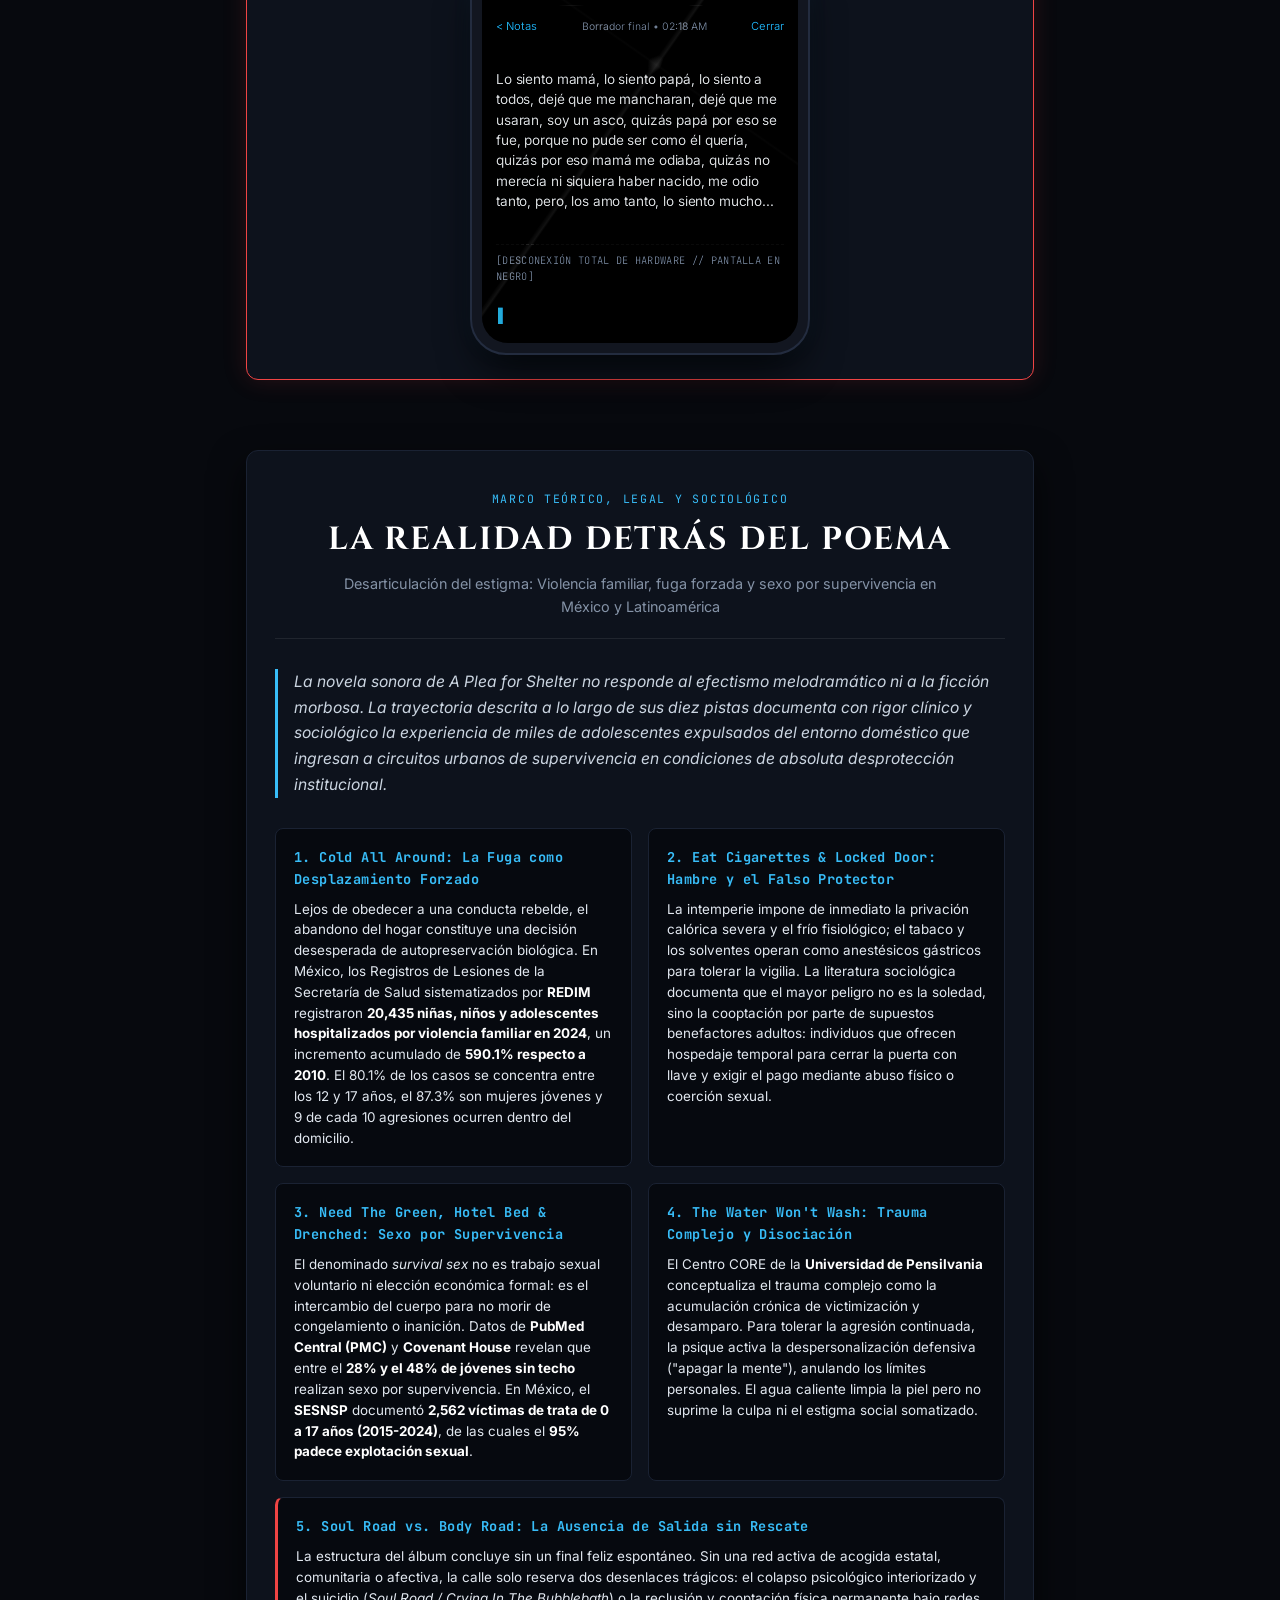
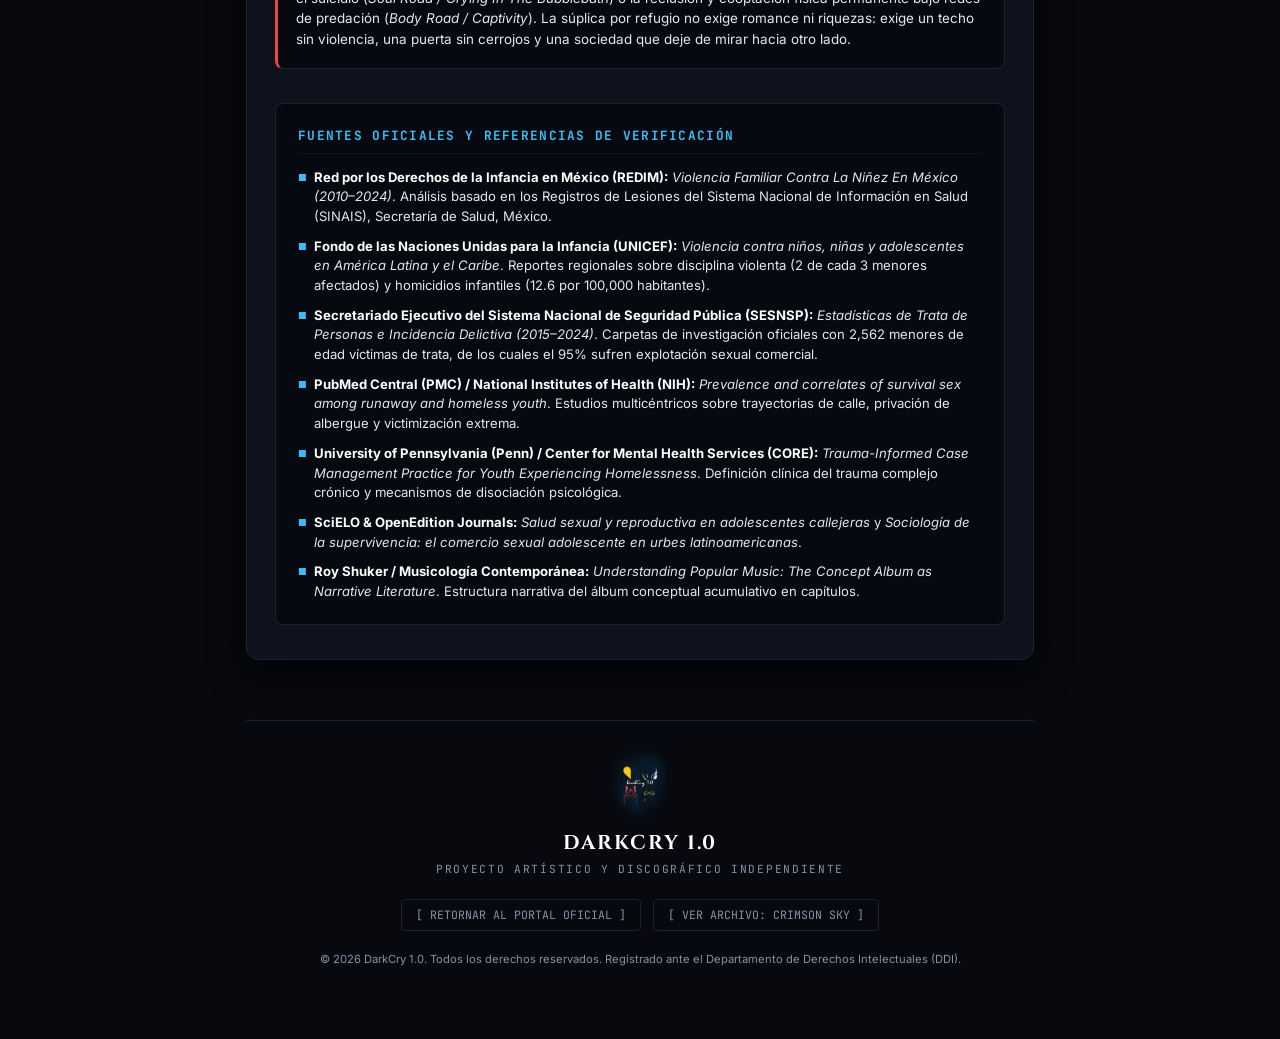
==== commit 47304951: "Add visual navigation to the related DarkCry archive" ====
--- a/index.html
+++ b/index.html
@@ -47,6 +47,7 @@
     </div>
     <div class="nav-right">
       <a href="https://darkcry10.github.io/" class="portal-link">[ VOLVER AL PORTAL CENTRAL ]</a>
+      <a class="next-archive-link" href="https://darkcry10.github.io/SmokeInTheKitchen/" aria-label="SIGUIENTE ARCHIVO: Smoke In The Kitchen"><img class="next-archive-mark" src="https://darkcry10.github.io/SmokeInTheKitchen/assets/images/FireIce_Cover.png" alt="Insignia de Smoke In The Kitchen" loading="lazy"><span class="next-archive-copy"><span class="next-archive-label">SIGUIENTE ARCHIVO</span><span class="next-archive-title">Smoke In The Kitchen <span aria-hidden="true">↗</span></span><span class="next-archive-description">Del expediente de supervivencia al recetario doméstico.</span></span></a>
       <a class="next-archive-link" href="https://darkcry10.github.io/SmokeInTheKitchen/" aria-label="SIGUIENTE ARCHIVO: Smoke In The Kitchen">
         <img class="next-archive-mark" src="https://darkcry10.github.io/SmokeInTheKitchen/assets/images/FireIce_Cover.png" alt="Insignia de Smoke In The Kitchen" loading="lazy">
         <span class="next-archive-copy">
--- a/style.css
+++ b/style.css
@@ -817,3 +817,14 @@
 .btn-start-journey .btn-icon {
   font-size: 0.75rem;
 }
+
+/* Navegación entre archivos */
+.nav-right{display:flex;align-items:center;justify-content:flex-end;gap:10px;flex-wrap:wrap}
+.next-archive-link{display:inline-flex;align-items:center;gap:9px;max-width:350px;padding:6px 10px;border:1px solid var(--tracking-cyan);border-radius:5px;background:rgba(5,10,16,.88);color:var(--text-primary);text-decoration:none;transition:all .2s ease}
+.next-archive-link:hover{border-color:var(--osd-green);box-shadow:0 0 12px var(--tracking-cyan-glow);transform:translateY(-1px)}
+.next-archive-mark{width:34px;height:34px;flex:0 0 34px;object-fit:contain;border-radius:50%;background:#fff;padding:2px}
+.next-archive-copy{display:flex;flex-direction:column;line-height:1.25;min-width:0}
+.next-archive-label{font:700 .58rem var(--font-mono);letter-spacing:.08em;color:var(--tracking-cyan)}
+.next-archive-title{font:700 .73rem var(--font-mono)}
+.next-archive-description{font-size:.63rem;color:var(--text-muted)}
+@media(max-width:820px){.nav-right{width:100%;justify-content:flex-start}.next-archive-link{max-width:100%}}
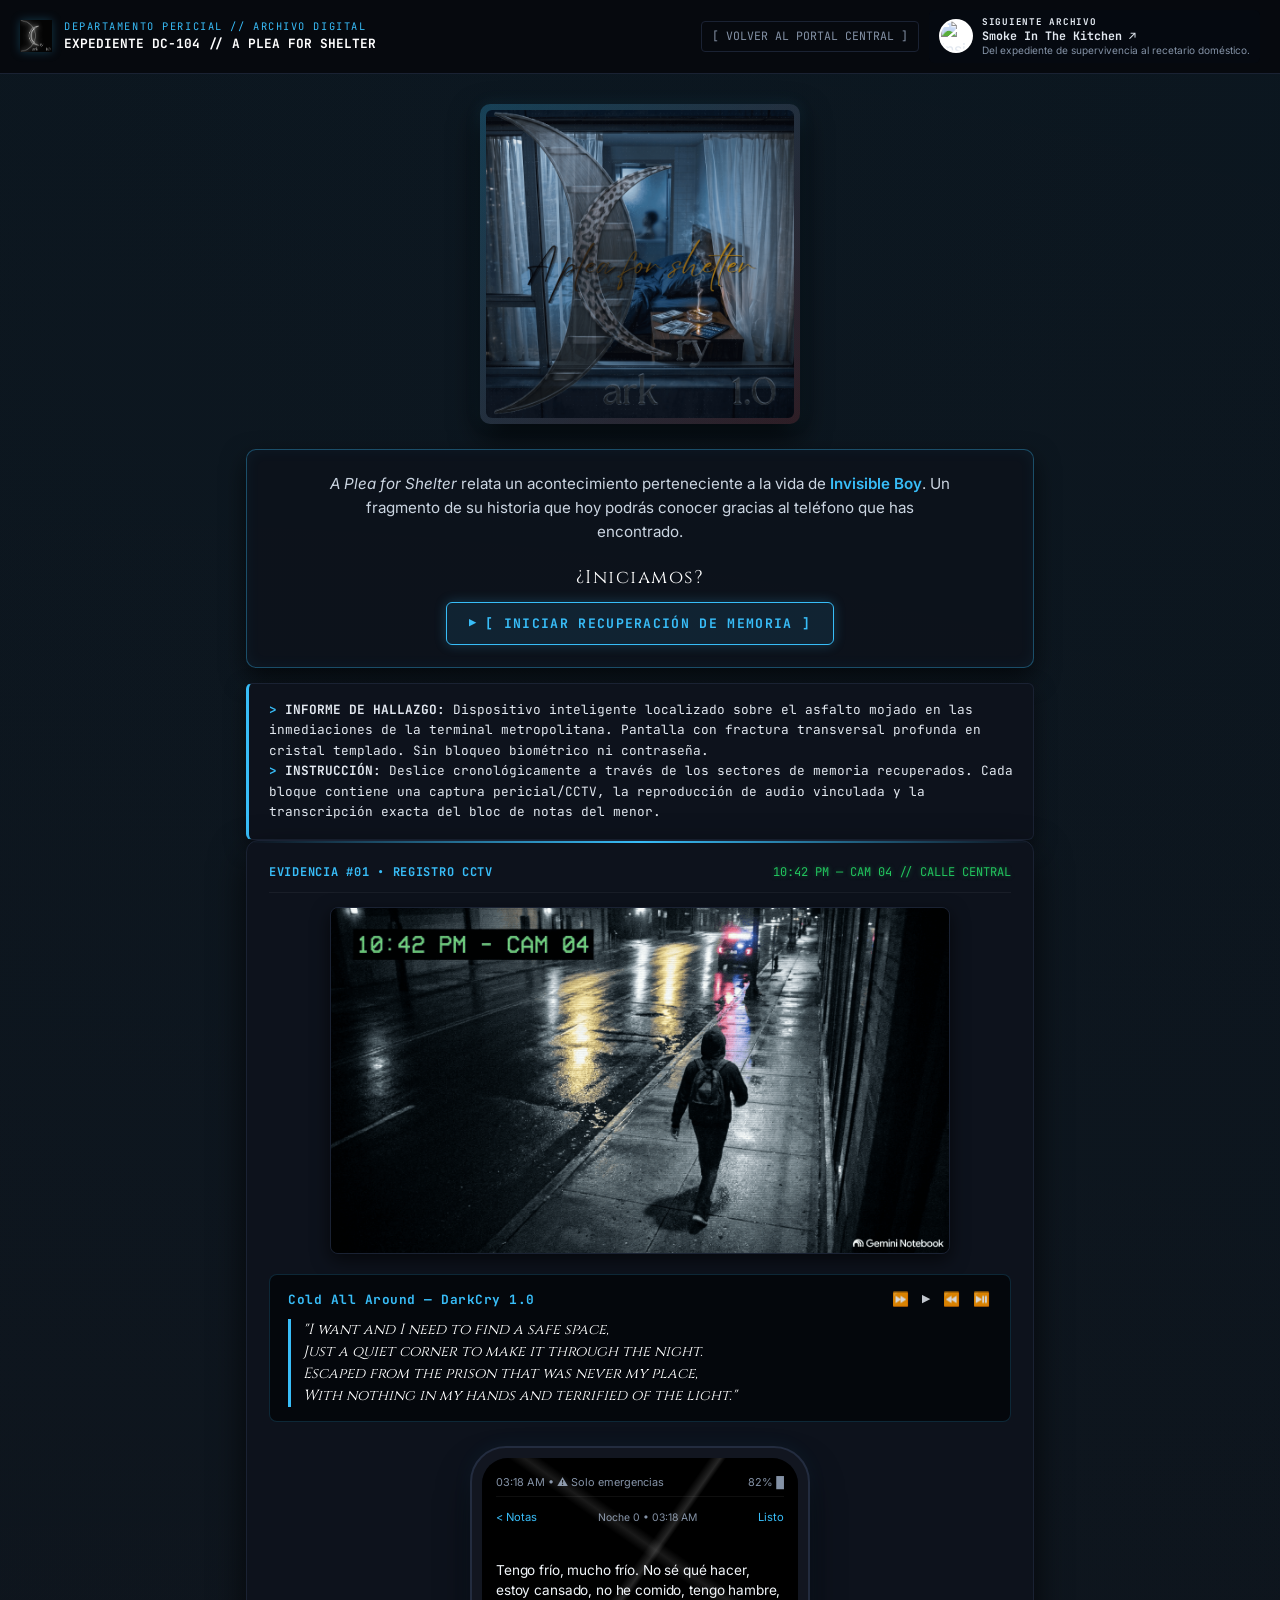
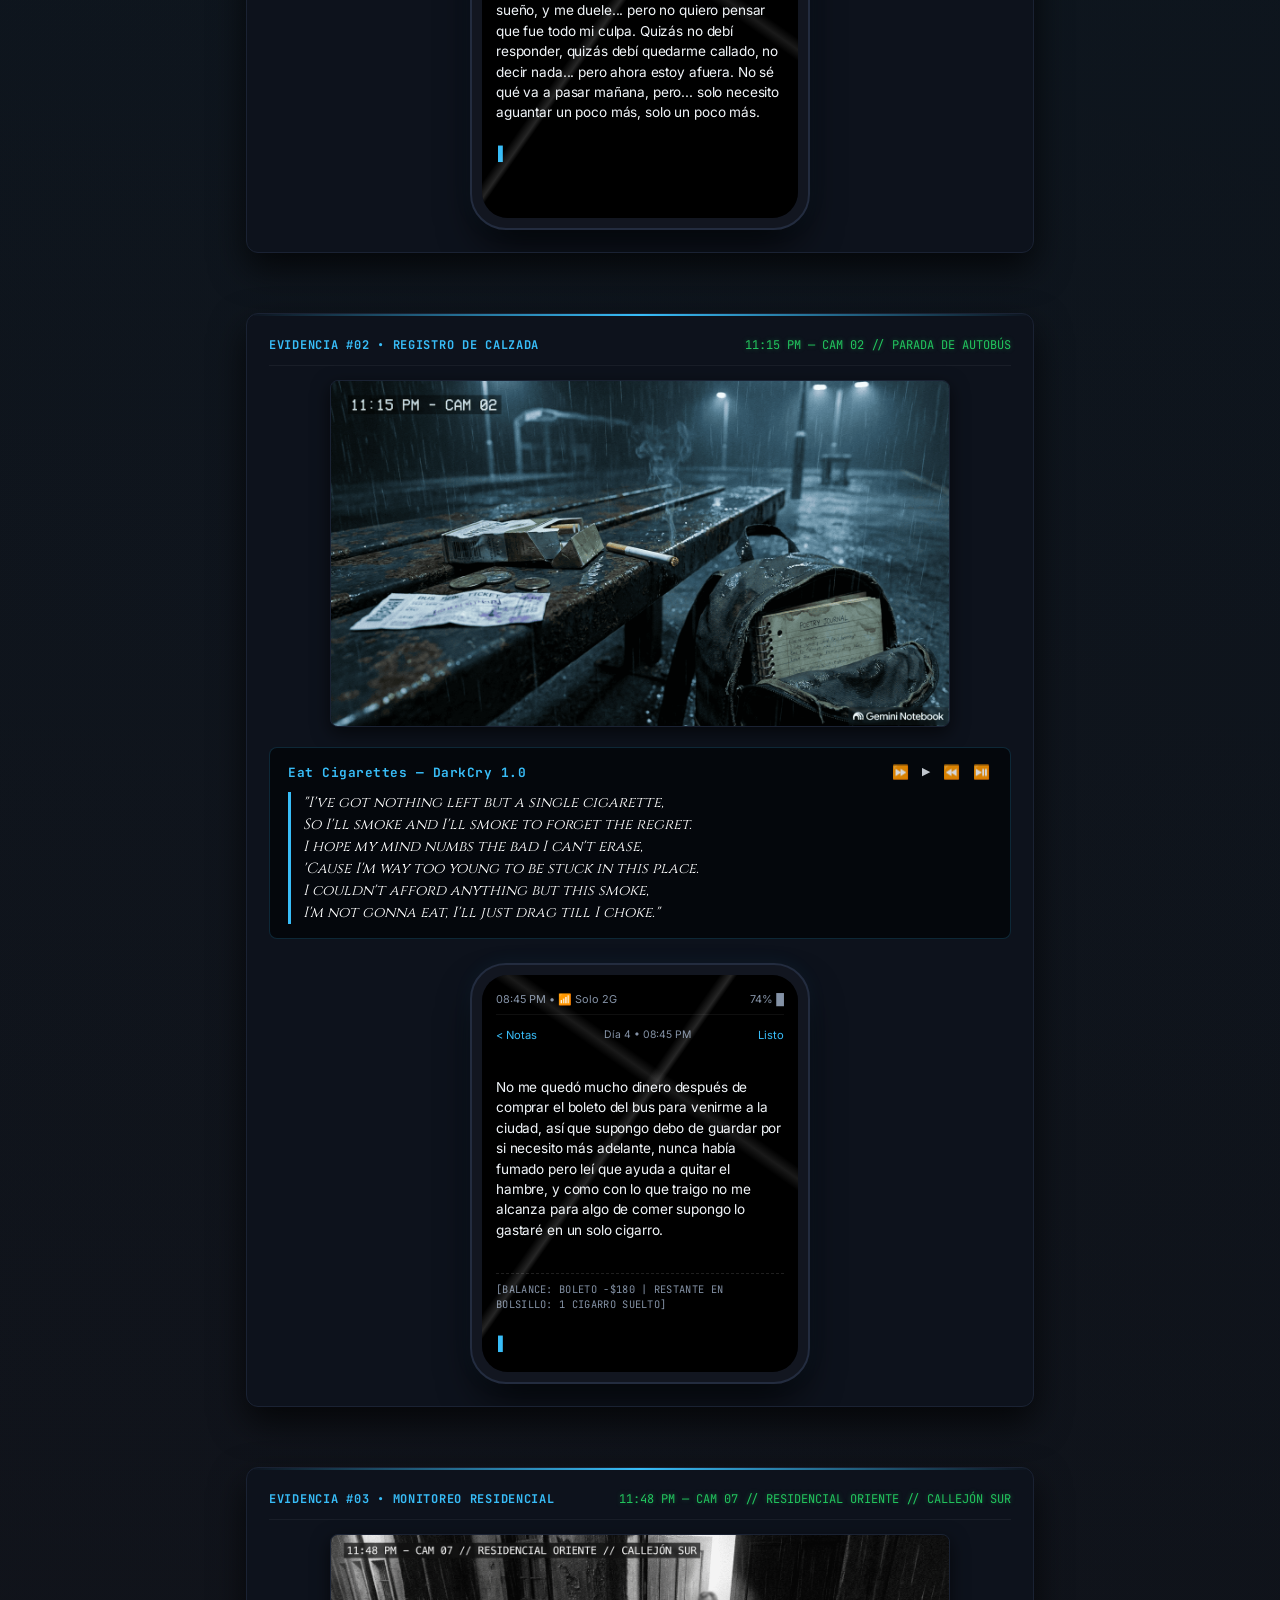
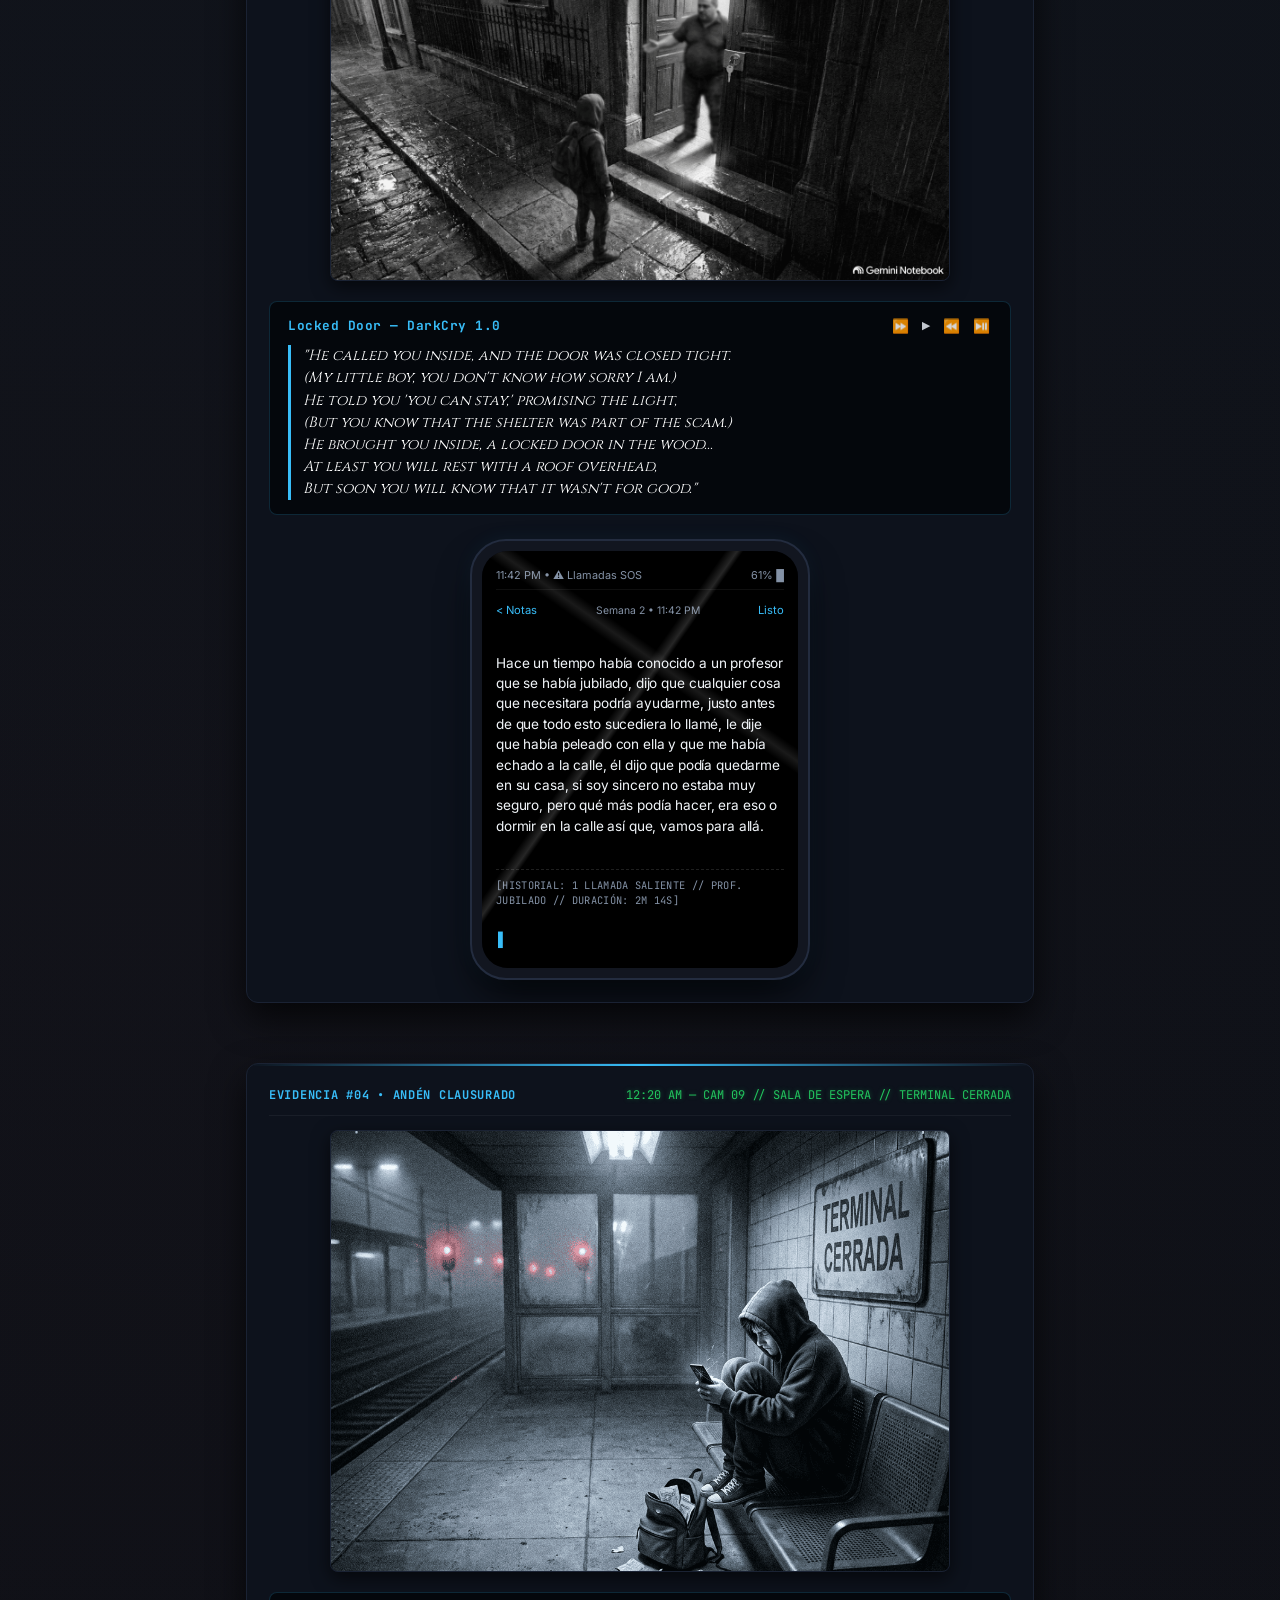
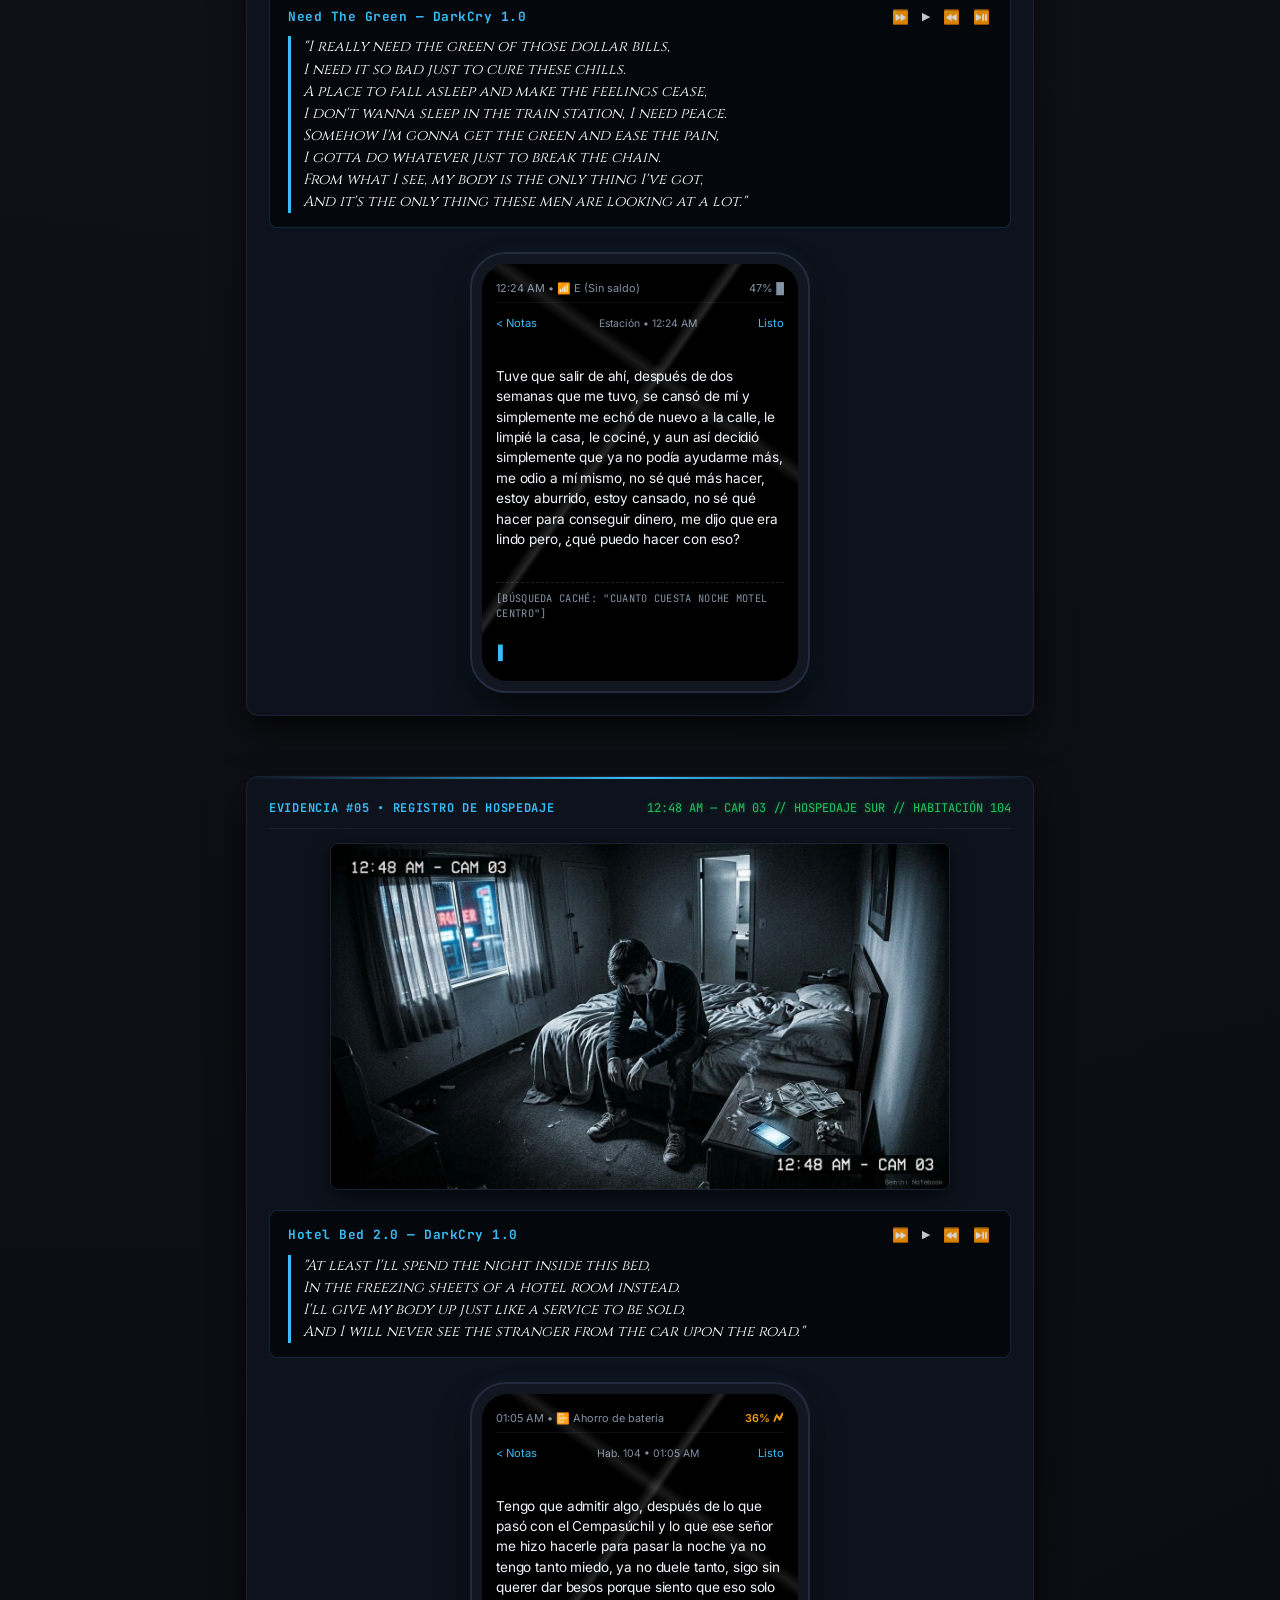
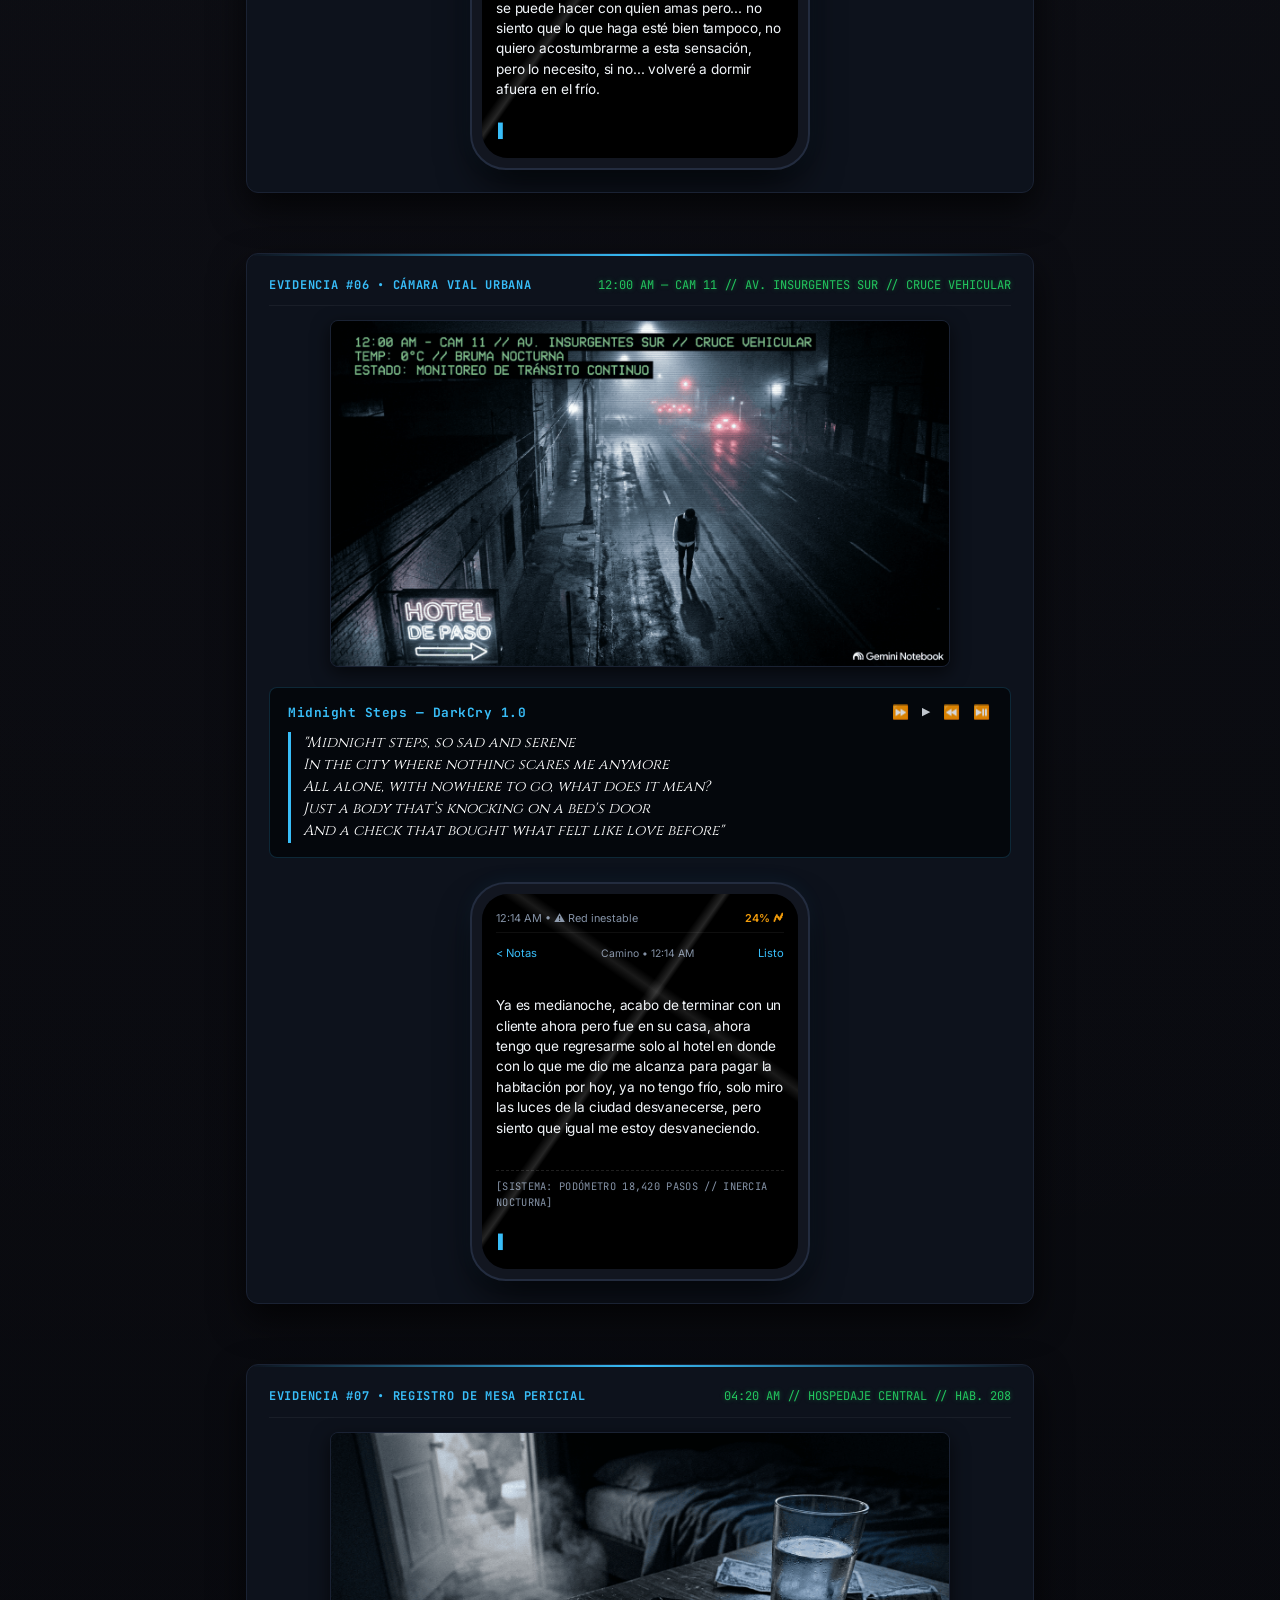
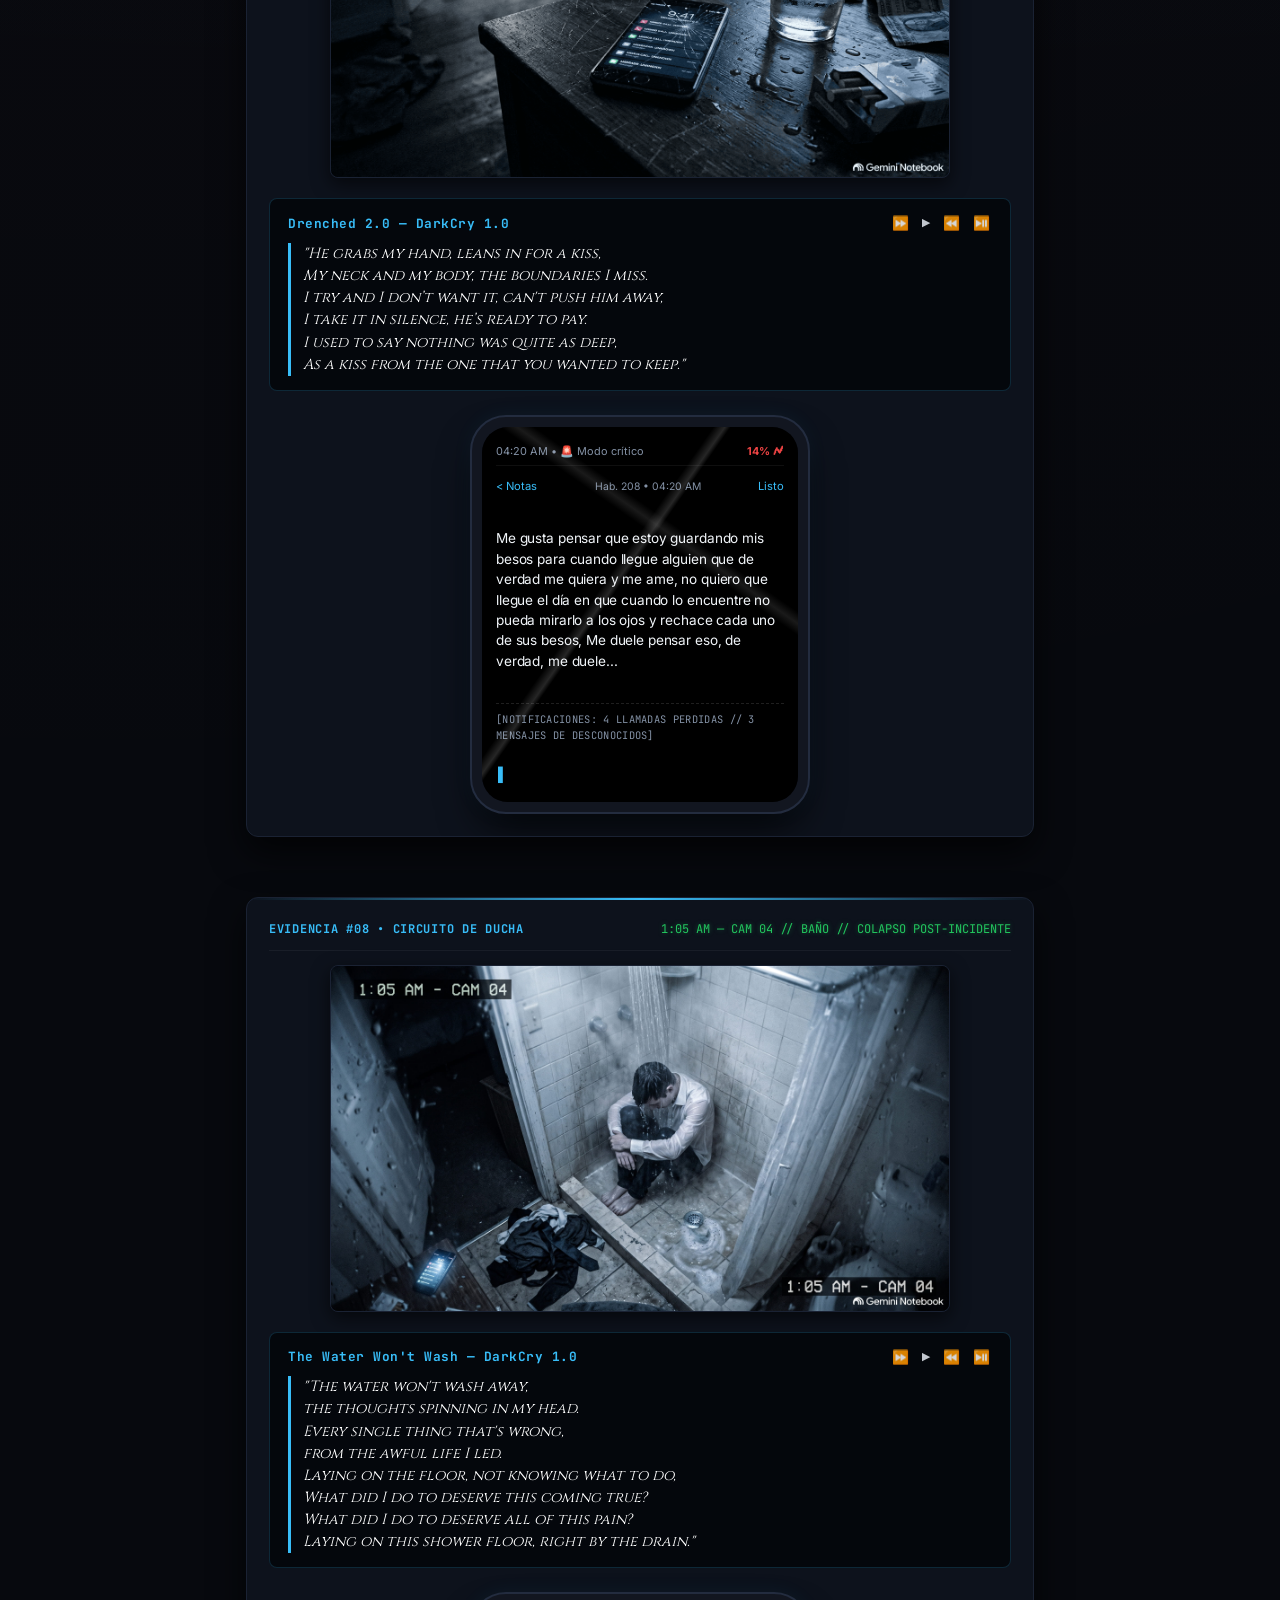
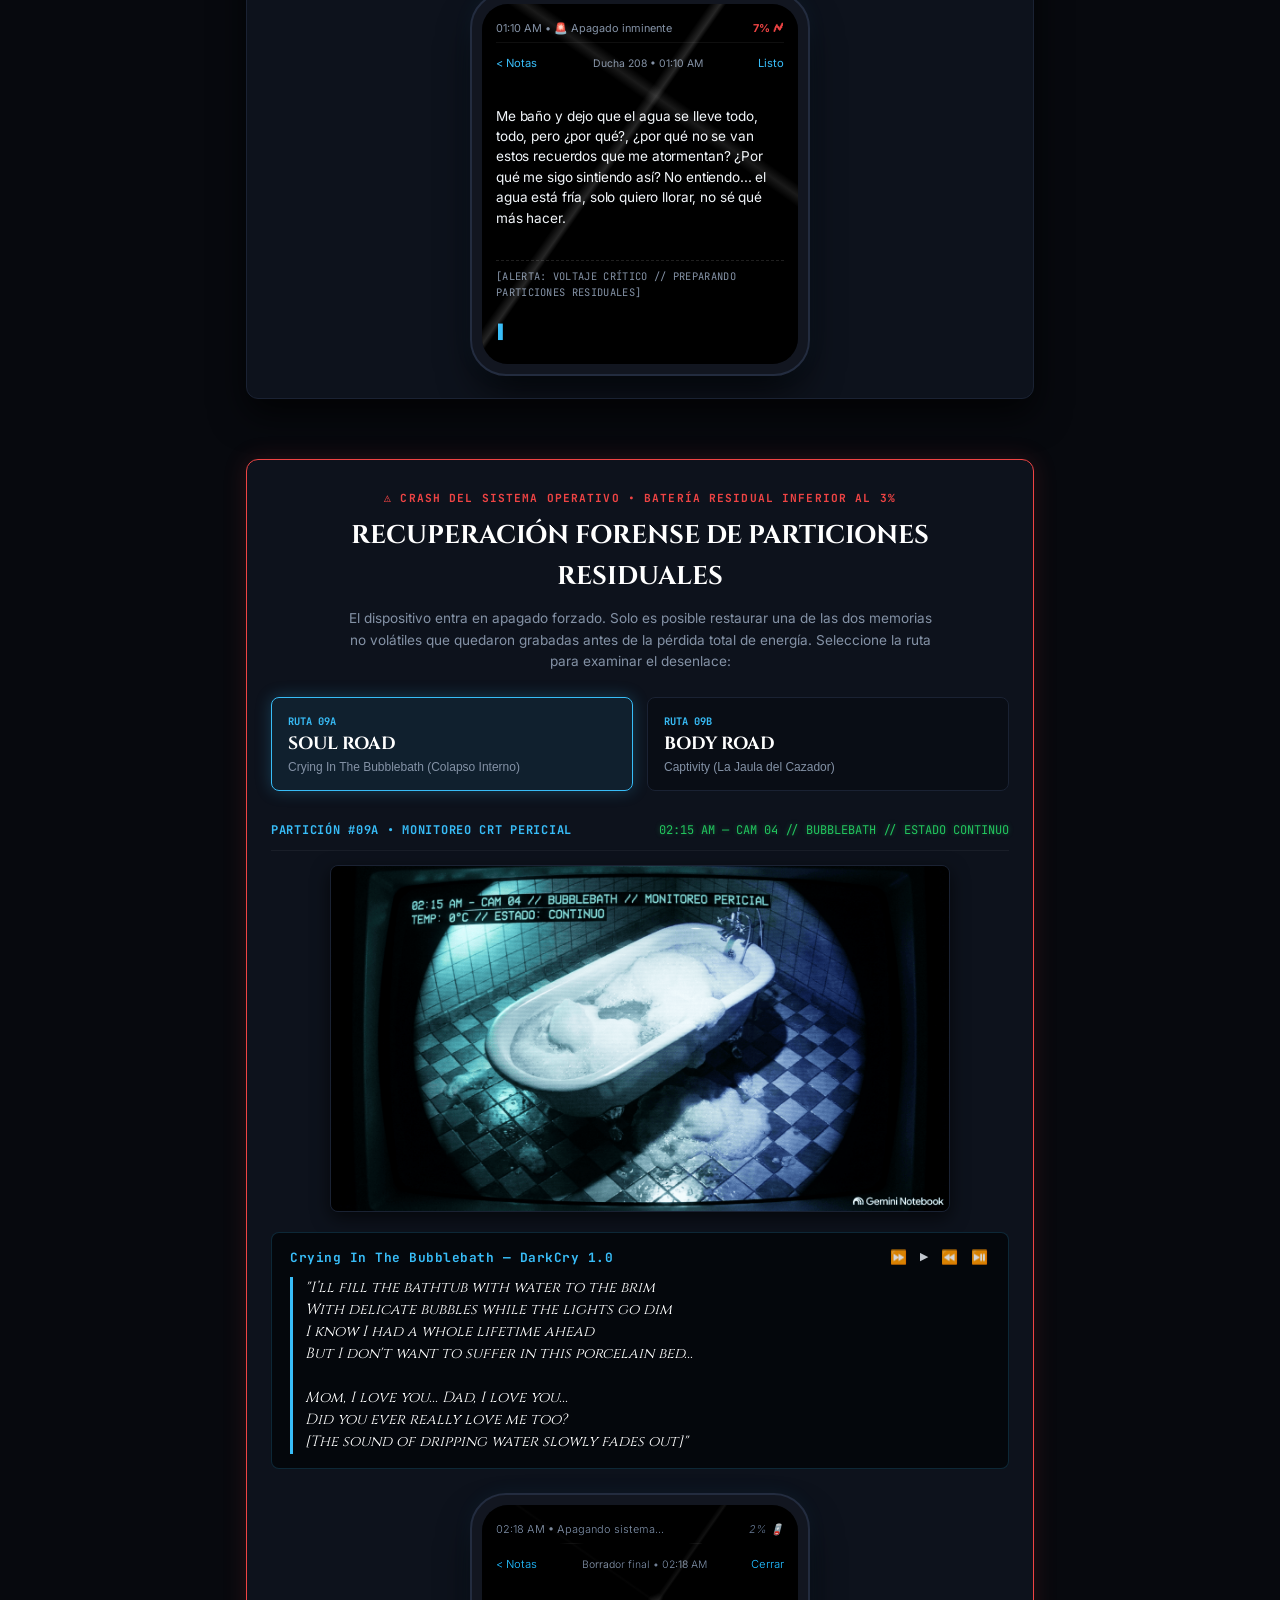
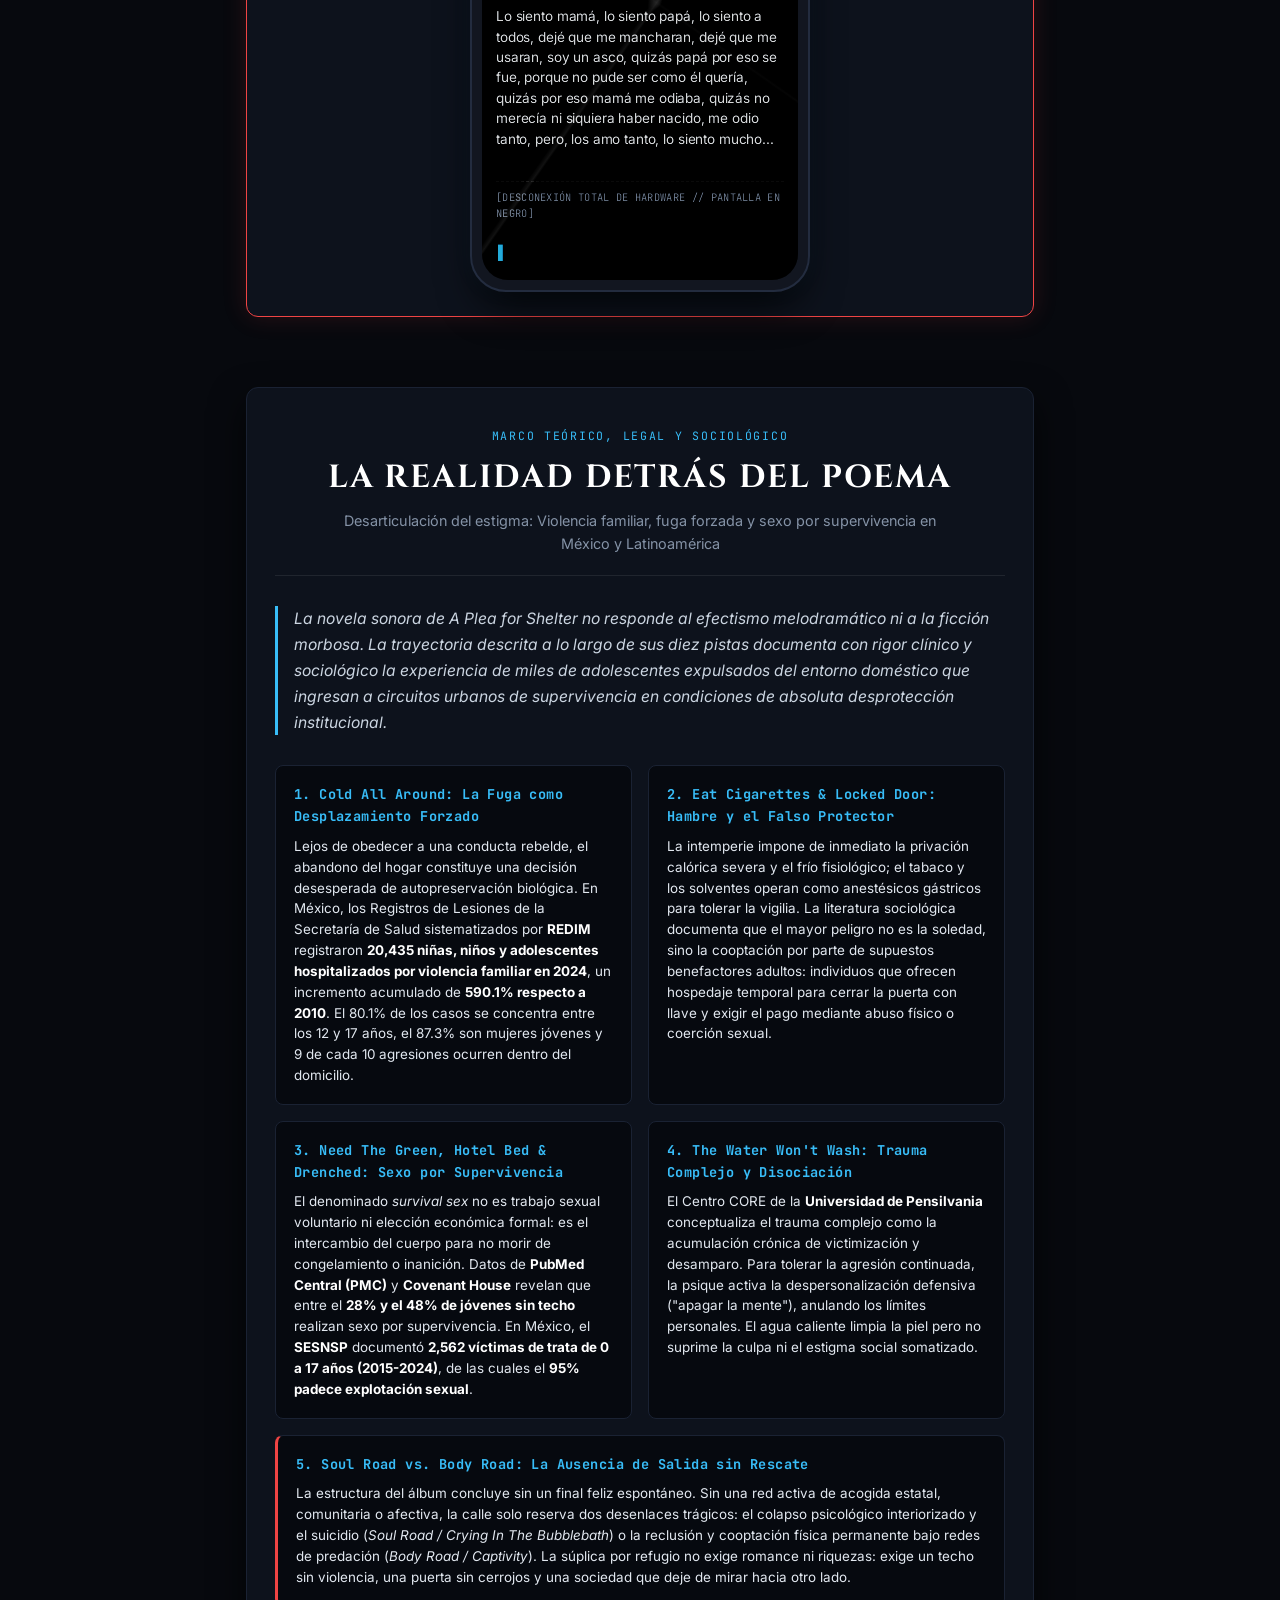
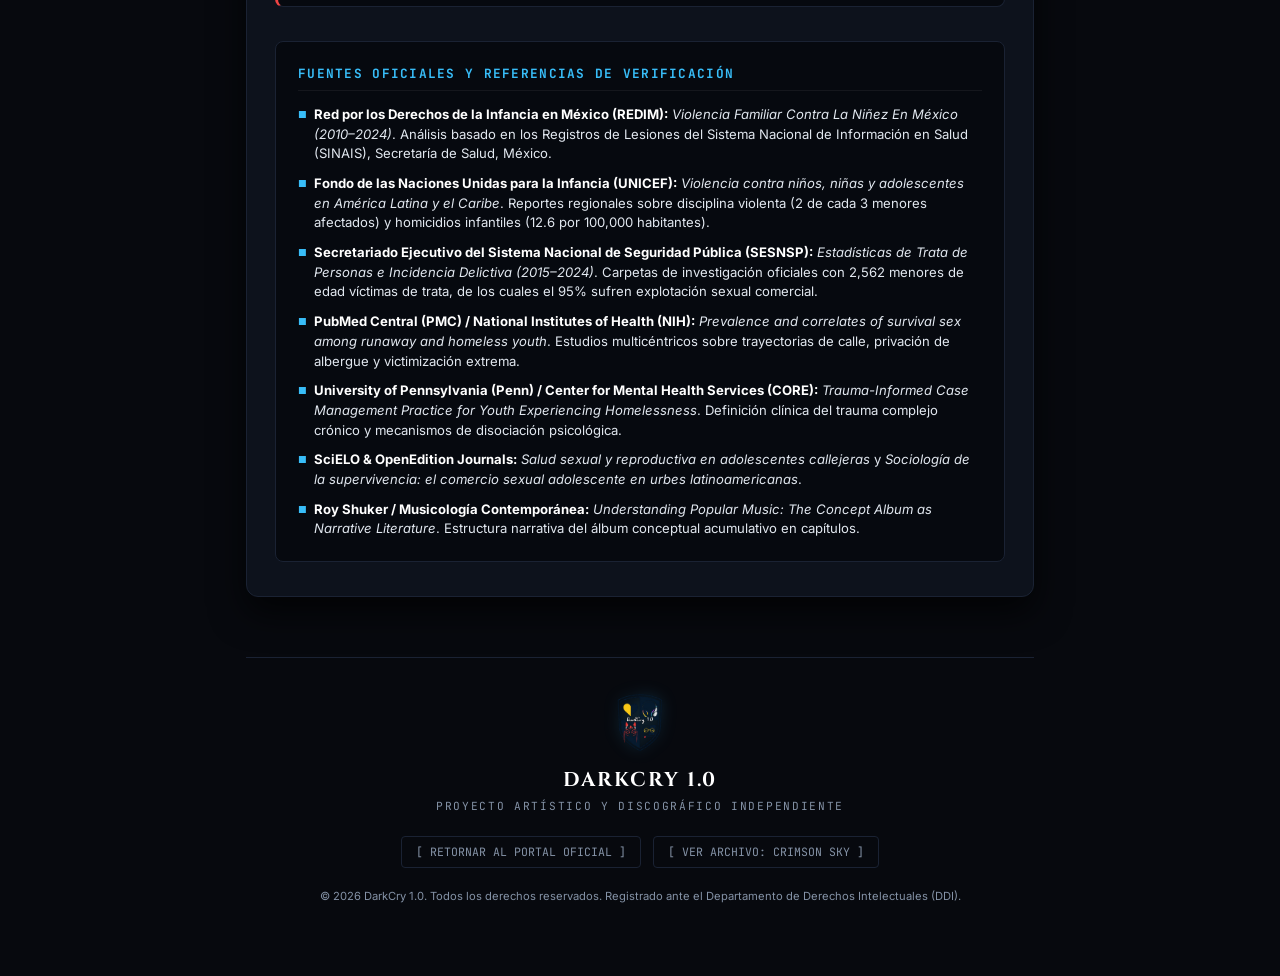
==== commit 0fb78191: "Remove duplicate archive navigation and normalize header" ====
--- a/index.html
+++ b/index.html
@@ -47,7 +47,6 @@
     </div>
     <div class="nav-right">
       <a href="https://darkcry10.github.io/" class="portal-link">[ VOLVER AL PORTAL CENTRAL ]</a>
-      <a class="next-archive-link" href="https://darkcry10.github.io/SmokeInTheKitchen/" aria-label="SIGUIENTE ARCHIVO: Smoke In The Kitchen"><img class="next-archive-mark" src="https://darkcry10.github.io/SmokeInTheKitchen/assets/images/FireIce_Cover.png" alt="Insignia de Smoke In The Kitchen" loading="lazy"><span class="next-archive-copy"><span class="next-archive-label">SIGUIENTE ARCHIVO</span><span class="next-archive-title">Smoke In The Kitchen <span aria-hidden="true">↗</span></span><span class="next-archive-description">Del expediente de supervivencia al recetario doméstico.</span></span></a>
       <a class="next-archive-link" href="https://darkcry10.github.io/SmokeInTheKitchen/" aria-label="SIGUIENTE ARCHIVO: Smoke In The Kitchen">
         <img class="next-archive-mark" src="https://darkcry10.github.io/SmokeInTheKitchen/assets/images/FireIce_Cover.png" alt="Insignia de Smoke In The Kitchen" loading="lazy">
         <span class="next-archive-copy">
--- a/style.css
+++ b/style.css
@@ -828,3 +828,13 @@
 .next-archive-title{font:700 .73rem var(--font-mono)}
 .next-archive-description{font-size:.63rem;color:var(--text-muted)}
 @media(max-width:820px){.nav-right{width:100%;justify-content:flex-start}.next-archive-link{max-width:100%}}
+
+.nav-right{display:flex;align-items:center;justify-content:flex-end;gap:10px;flex-wrap:wrap}
+.next-archive-link{display:inline-flex;align-items:center;gap:9px;max-width:350px;padding:6px 10px;border:1px solid var(--tracking-cyan);border-radius:5px;background:rgba(5,10,16,.88);color:var(--text-primary);text-decoration:none;transition:all .2s ease}
+.next-archive-link:hover{border-color:var(--osd-green);box-shadow:0 0 12px var(--tracking-cyan-glow);transform:translateY(-1px)}
+.next-archive-mark{width:34px;height:34px;flex:0 0 34px;object-fit:contain;border-radius:50%;background:#fff;padding:2px}
+.next-archive-copy{display:flex;flex-direction:column;line-height:1.25;min-width:0}
+.next-archive-label{font:700 .58rem var(--font-mono);letter-spacing:.08em;color:var(--tracking-cyan)}
+.next-archive-title{font:700 .73rem var(--font-mono)}
+.next-archive-description{font-size:.63rem;color:var(--text-muted)}
+@media(max-width:820px){.nav-right{width:100%;justify-content:flex-start}.next-archive-link{max-width:100%}}
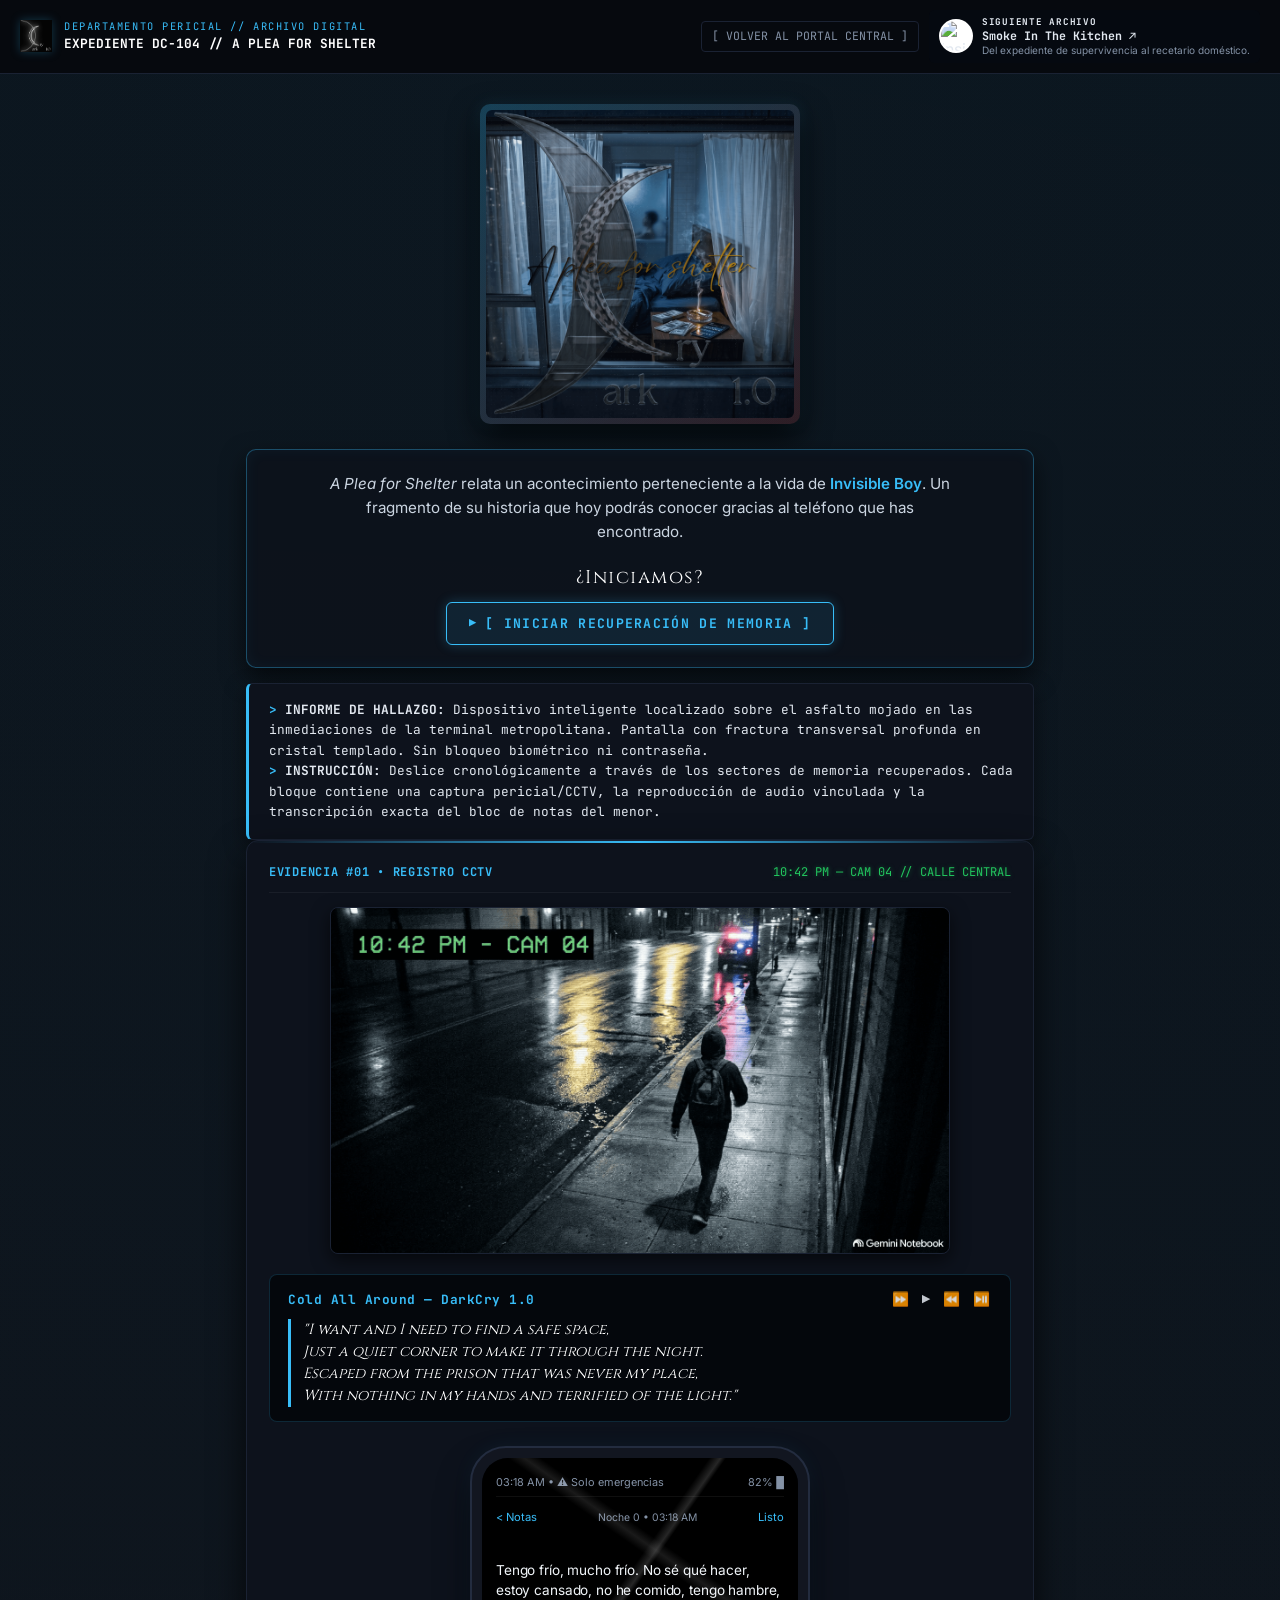
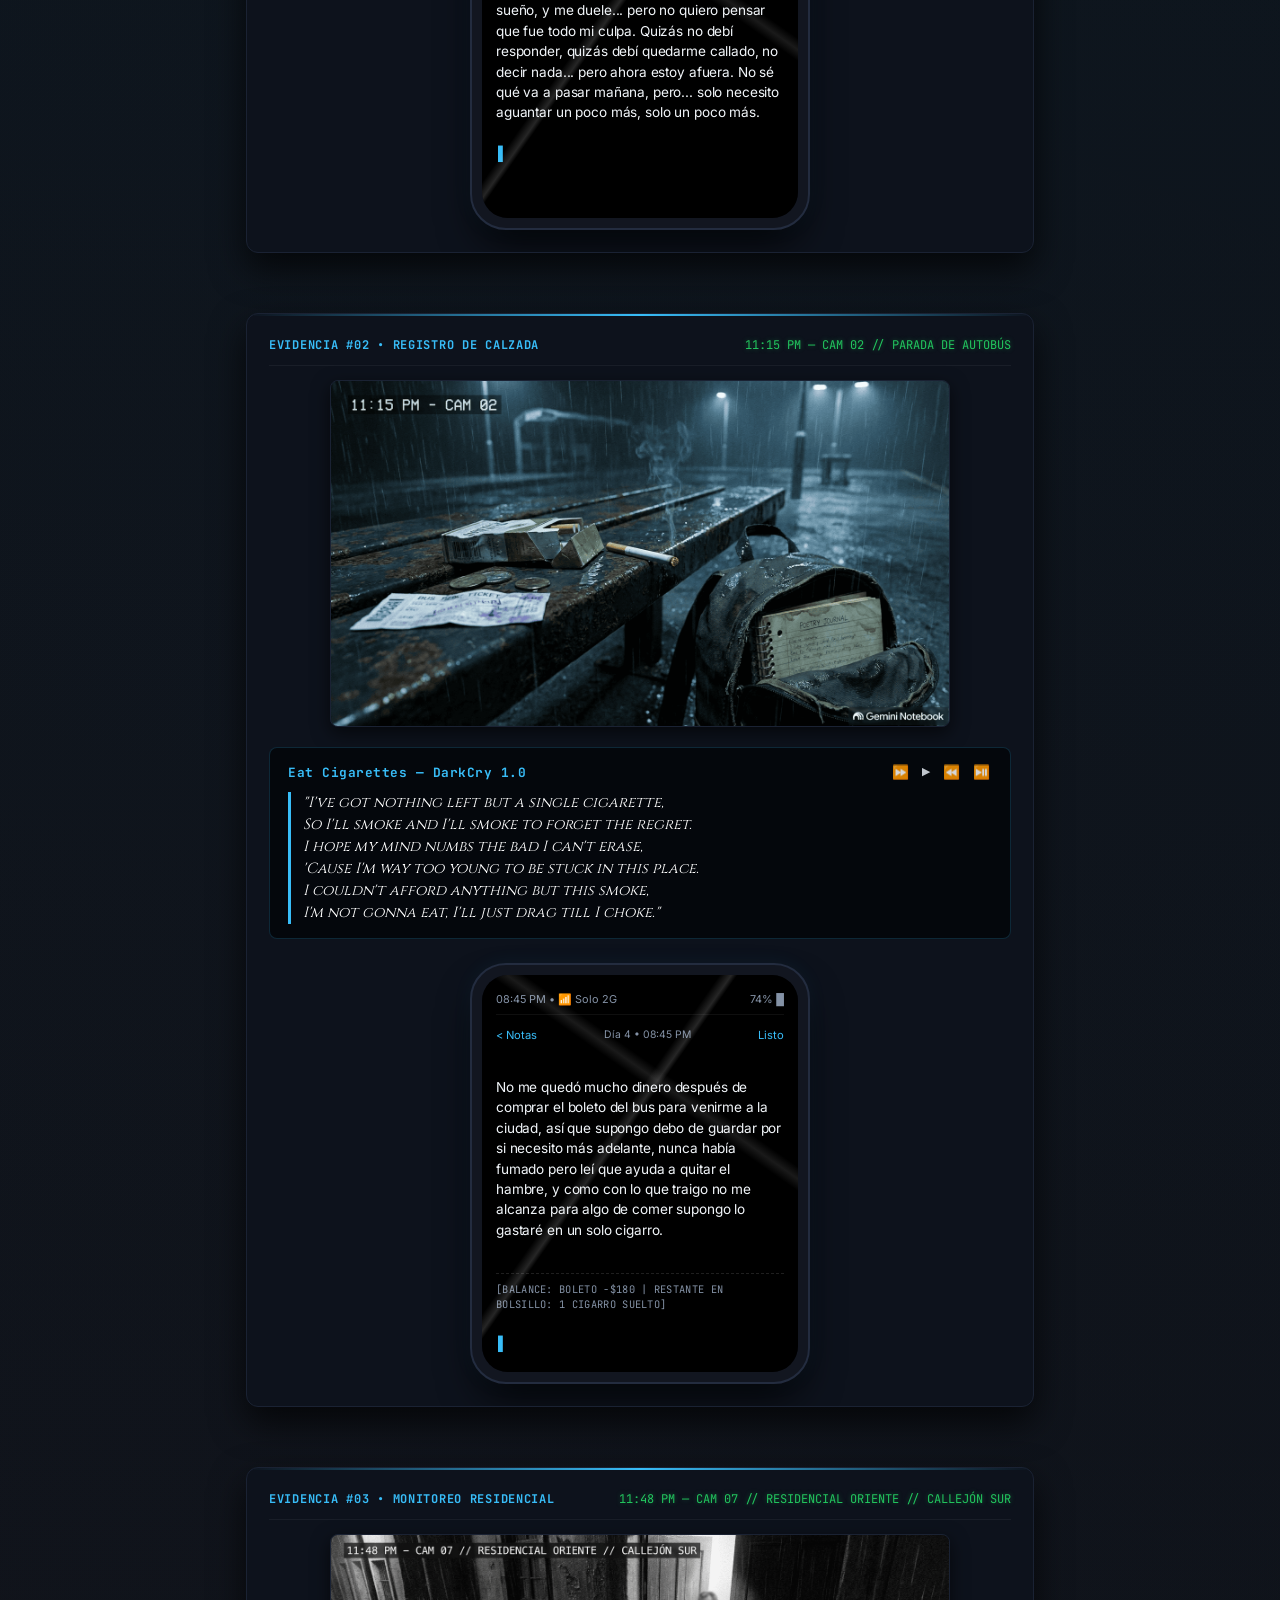
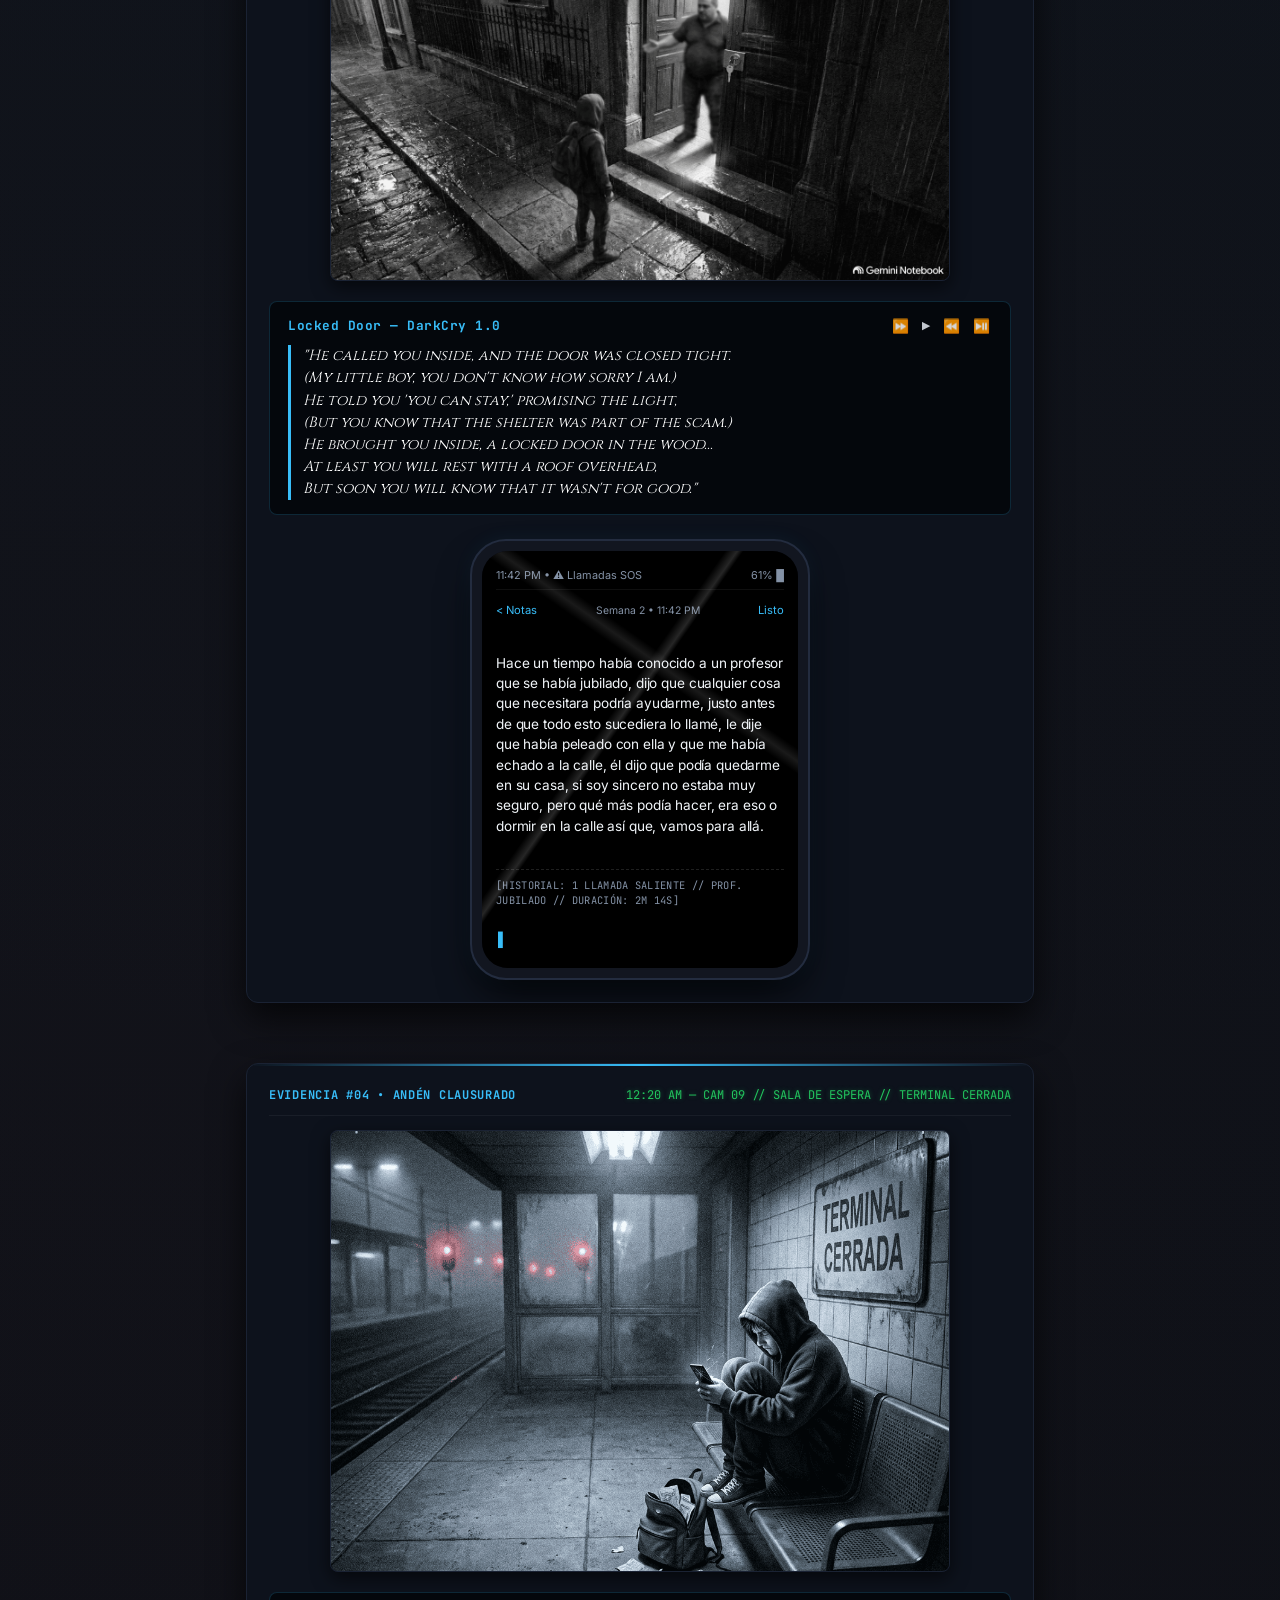
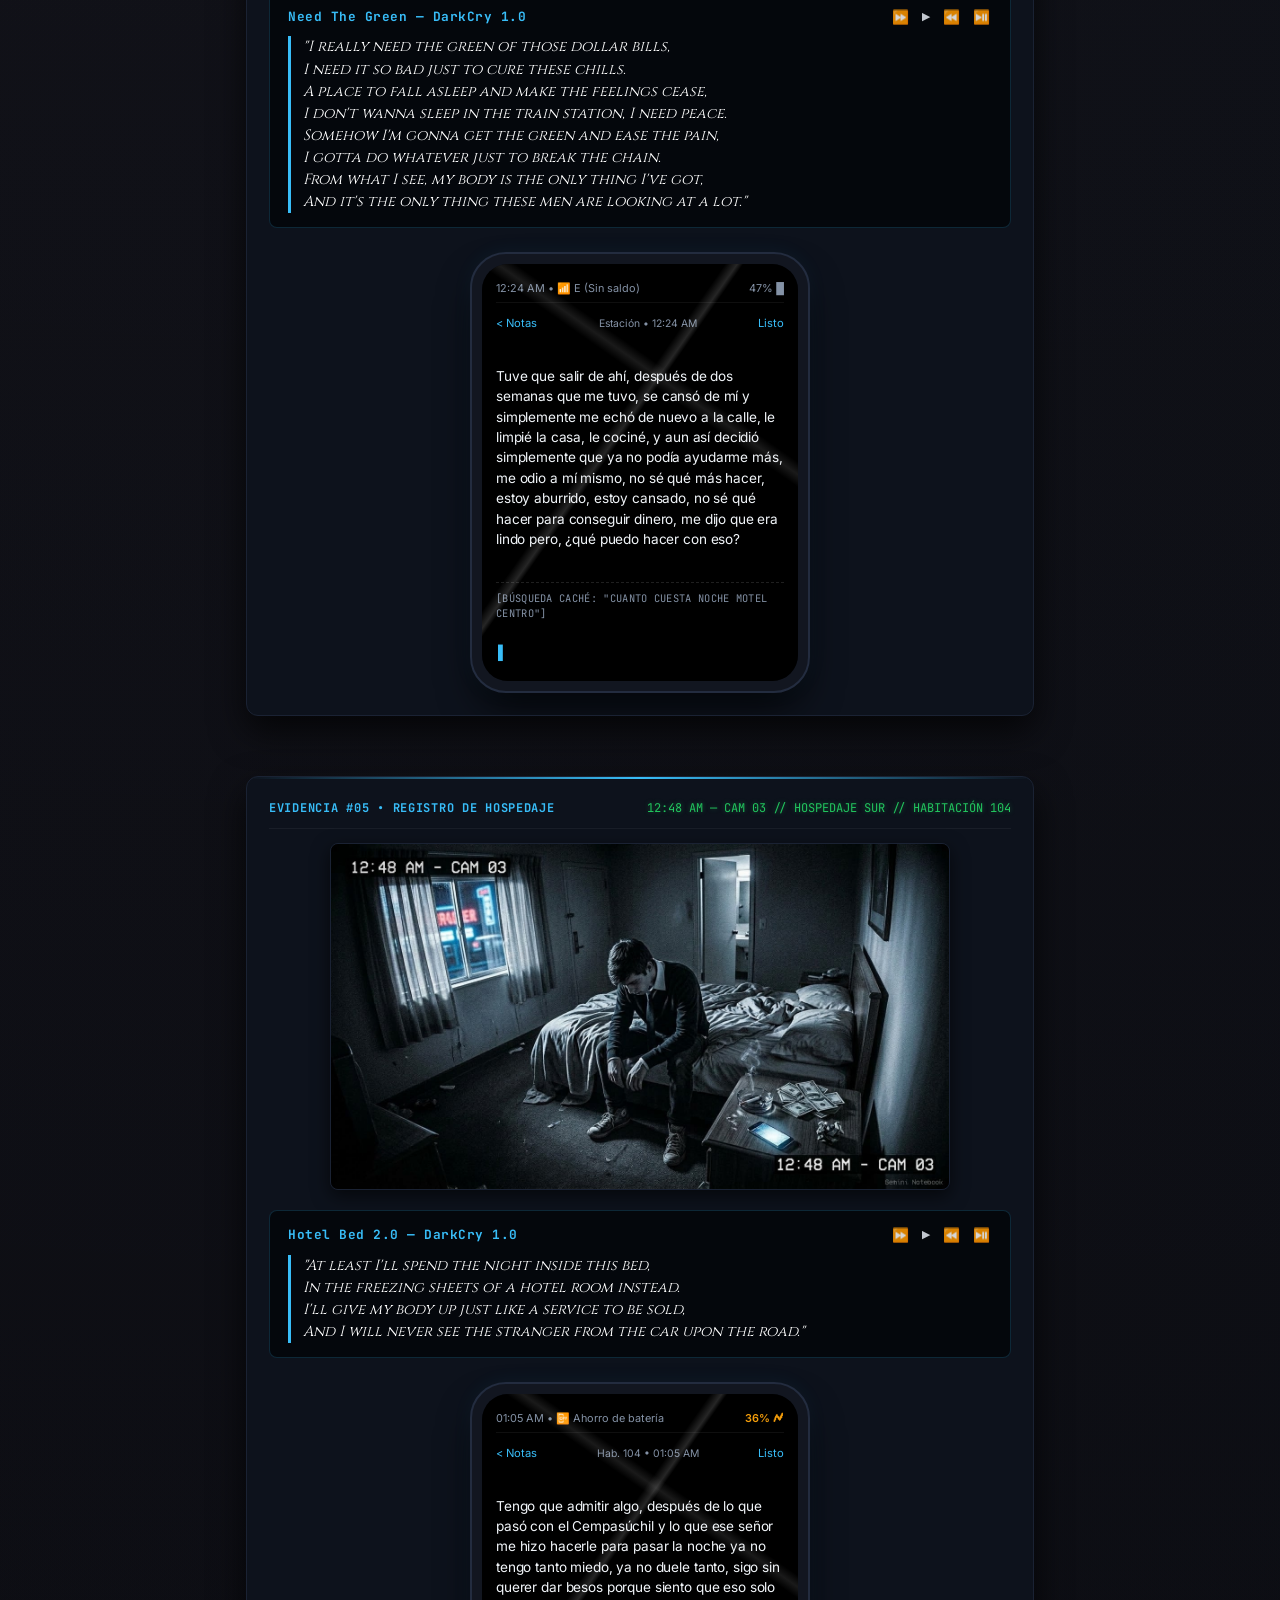
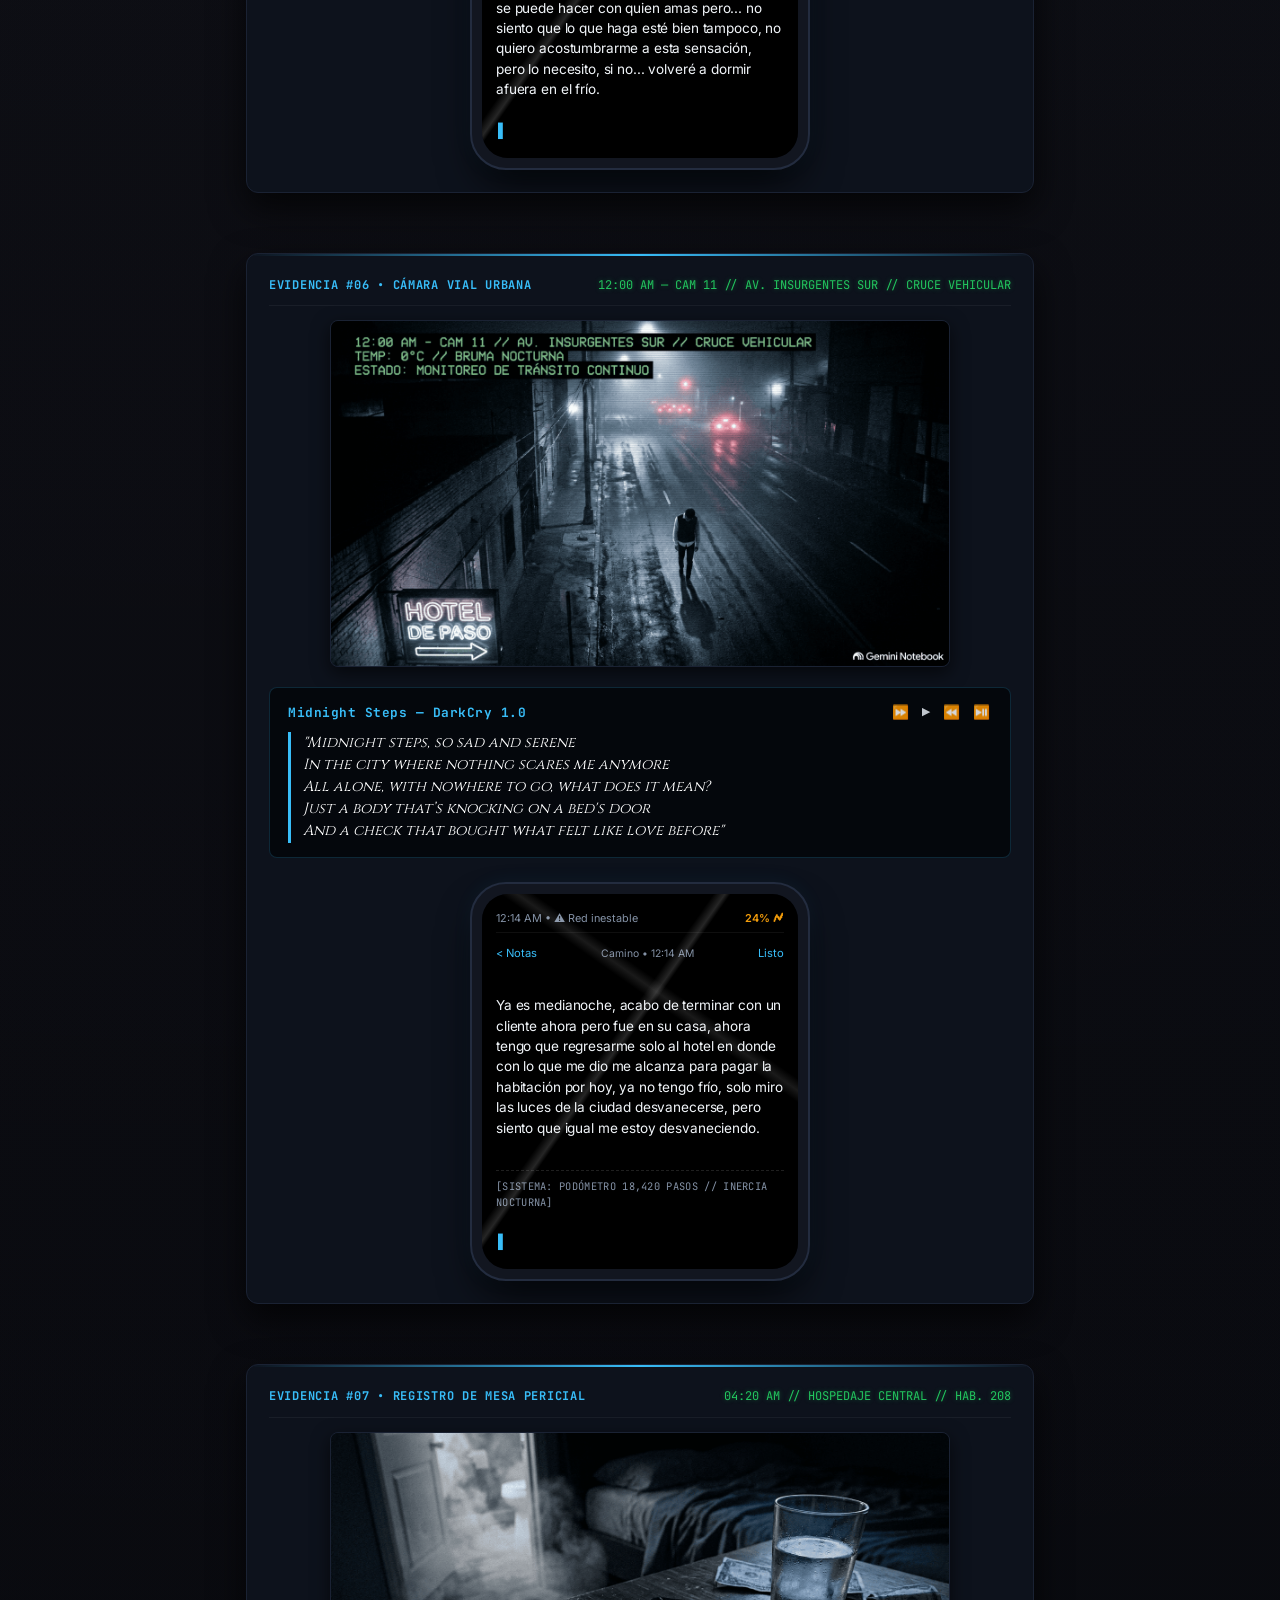
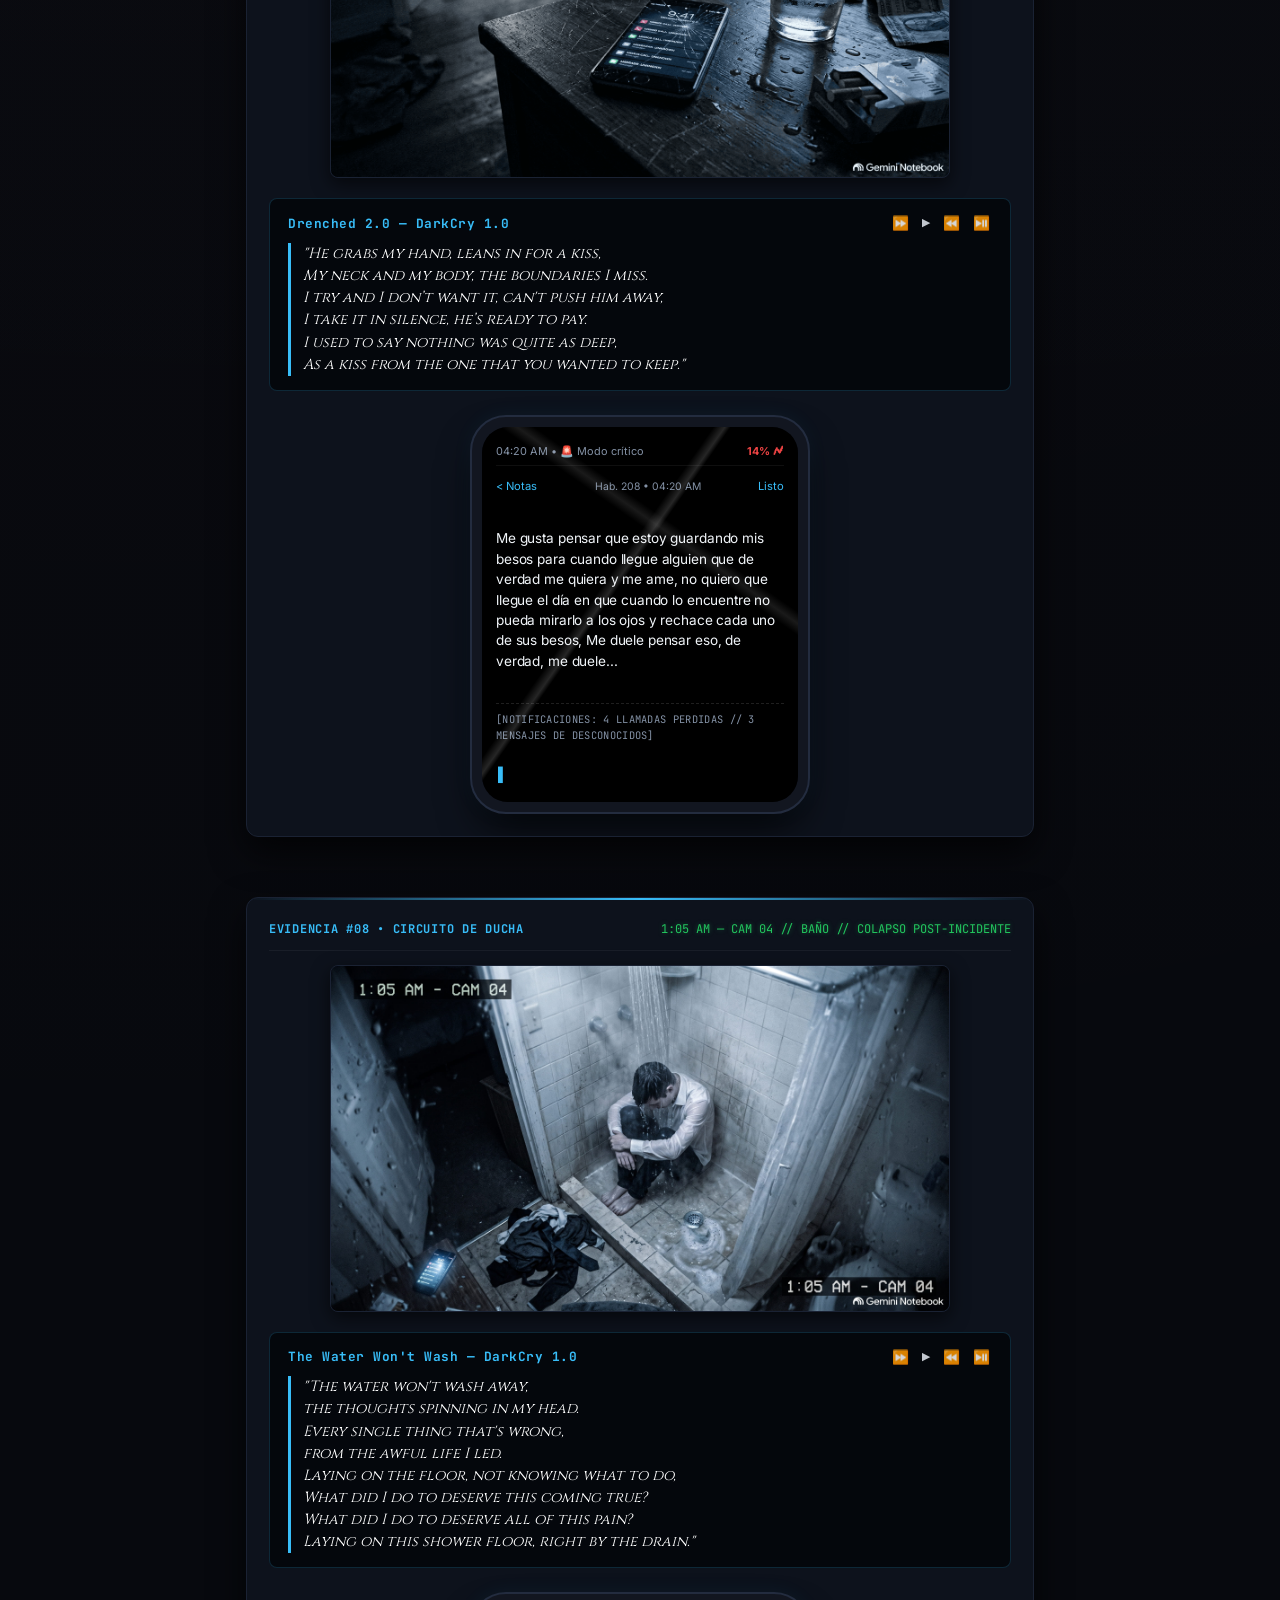
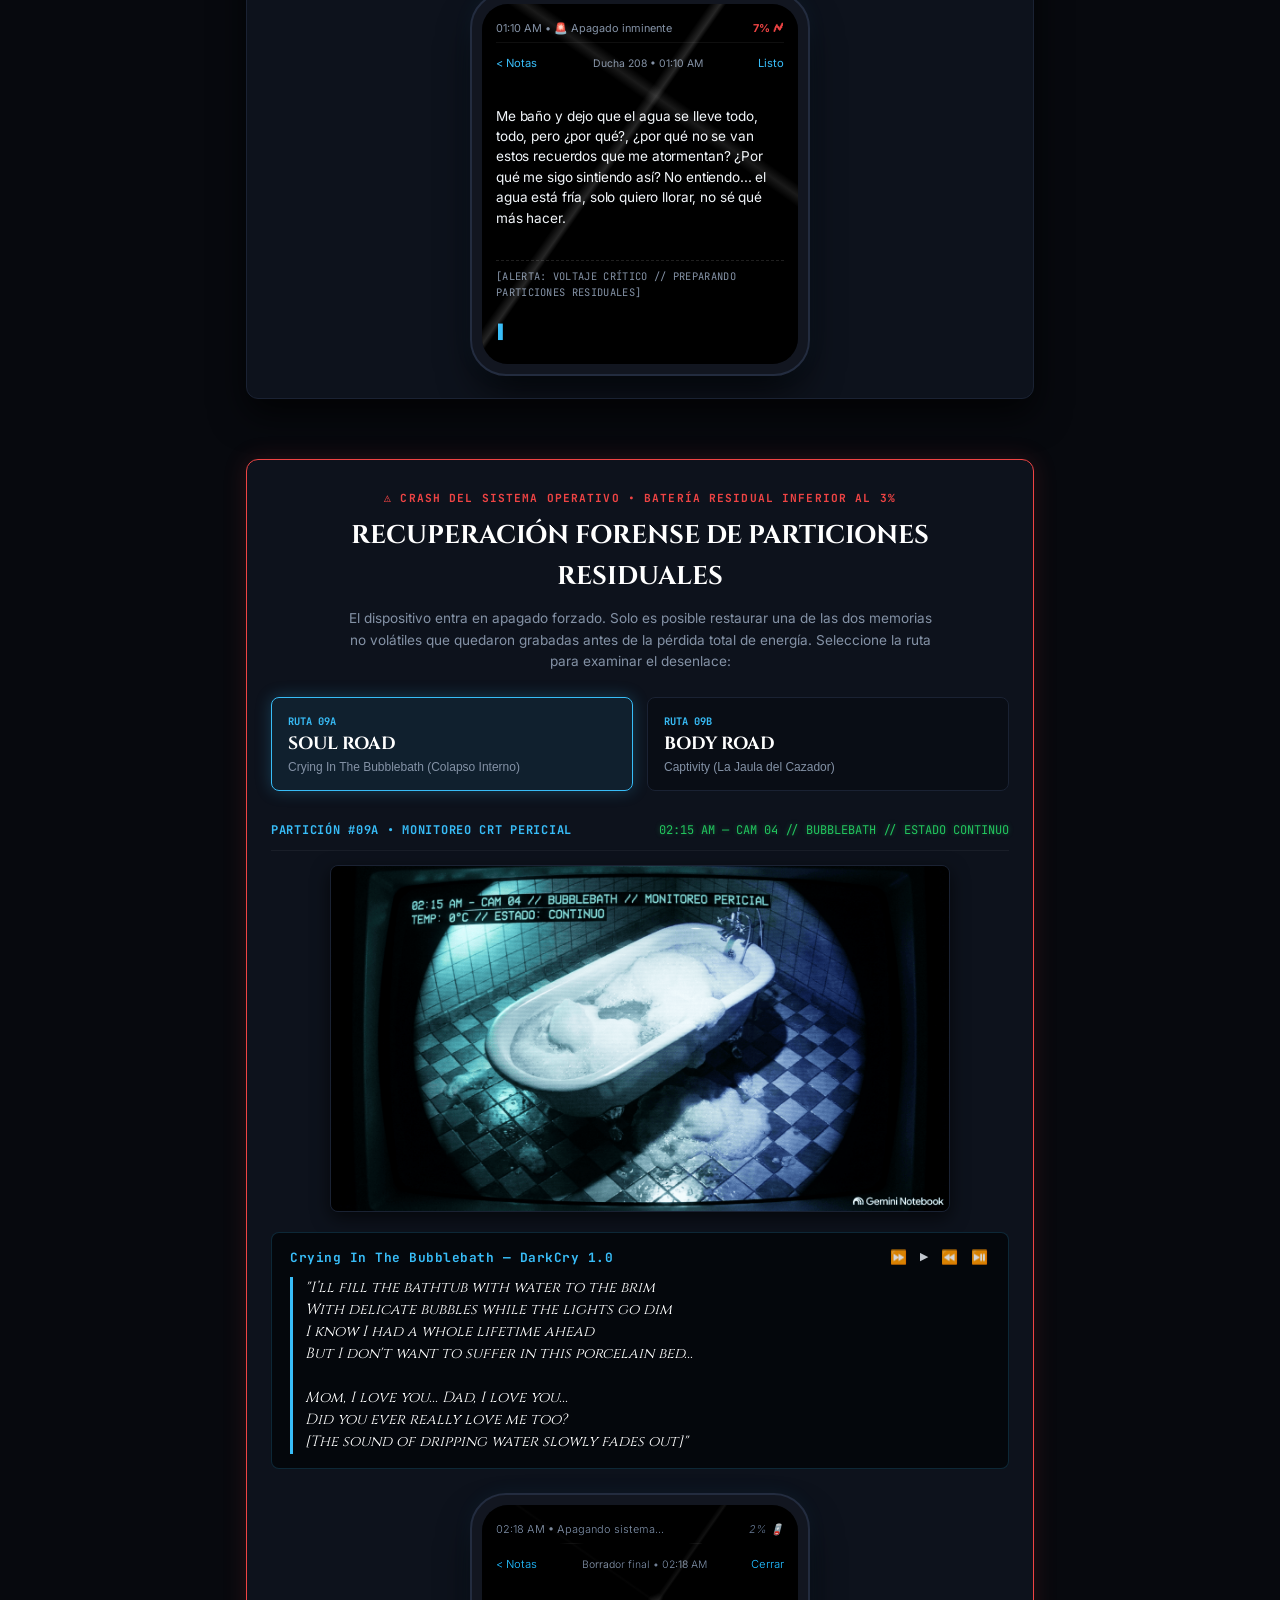
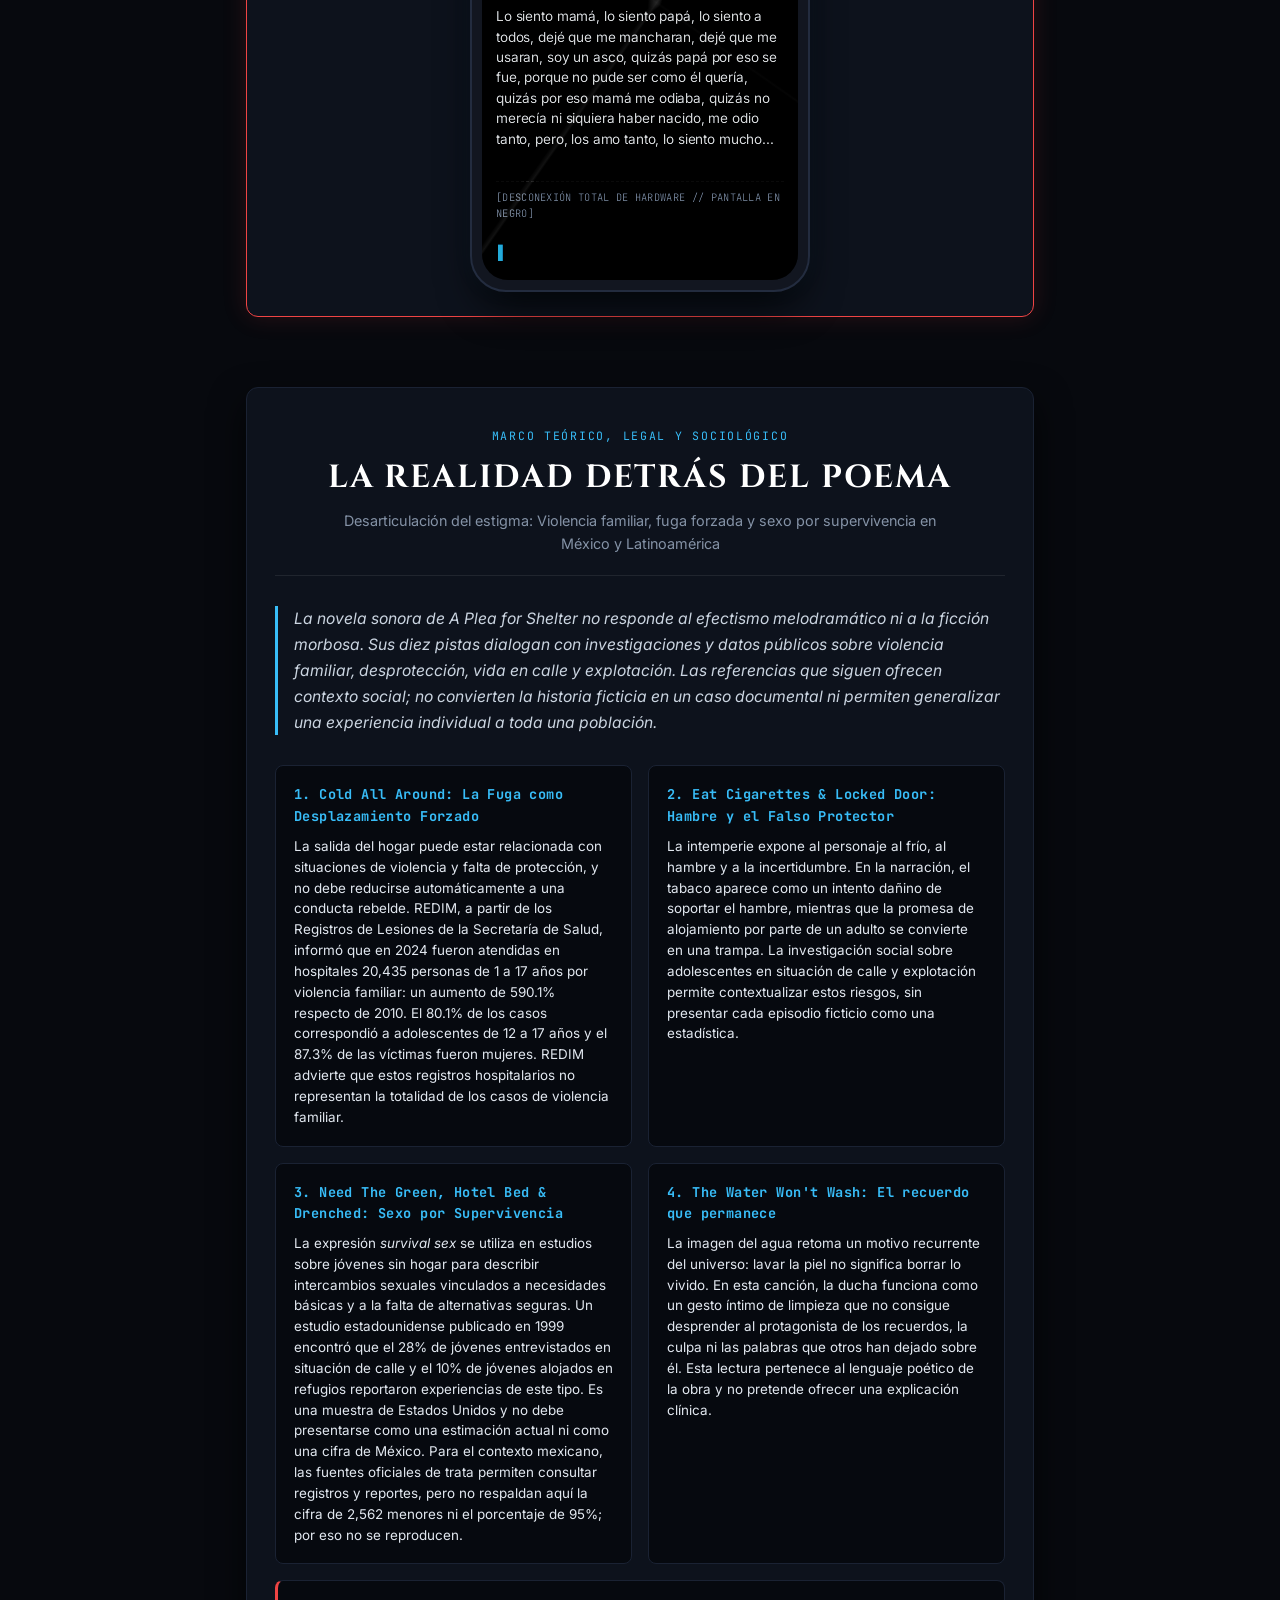
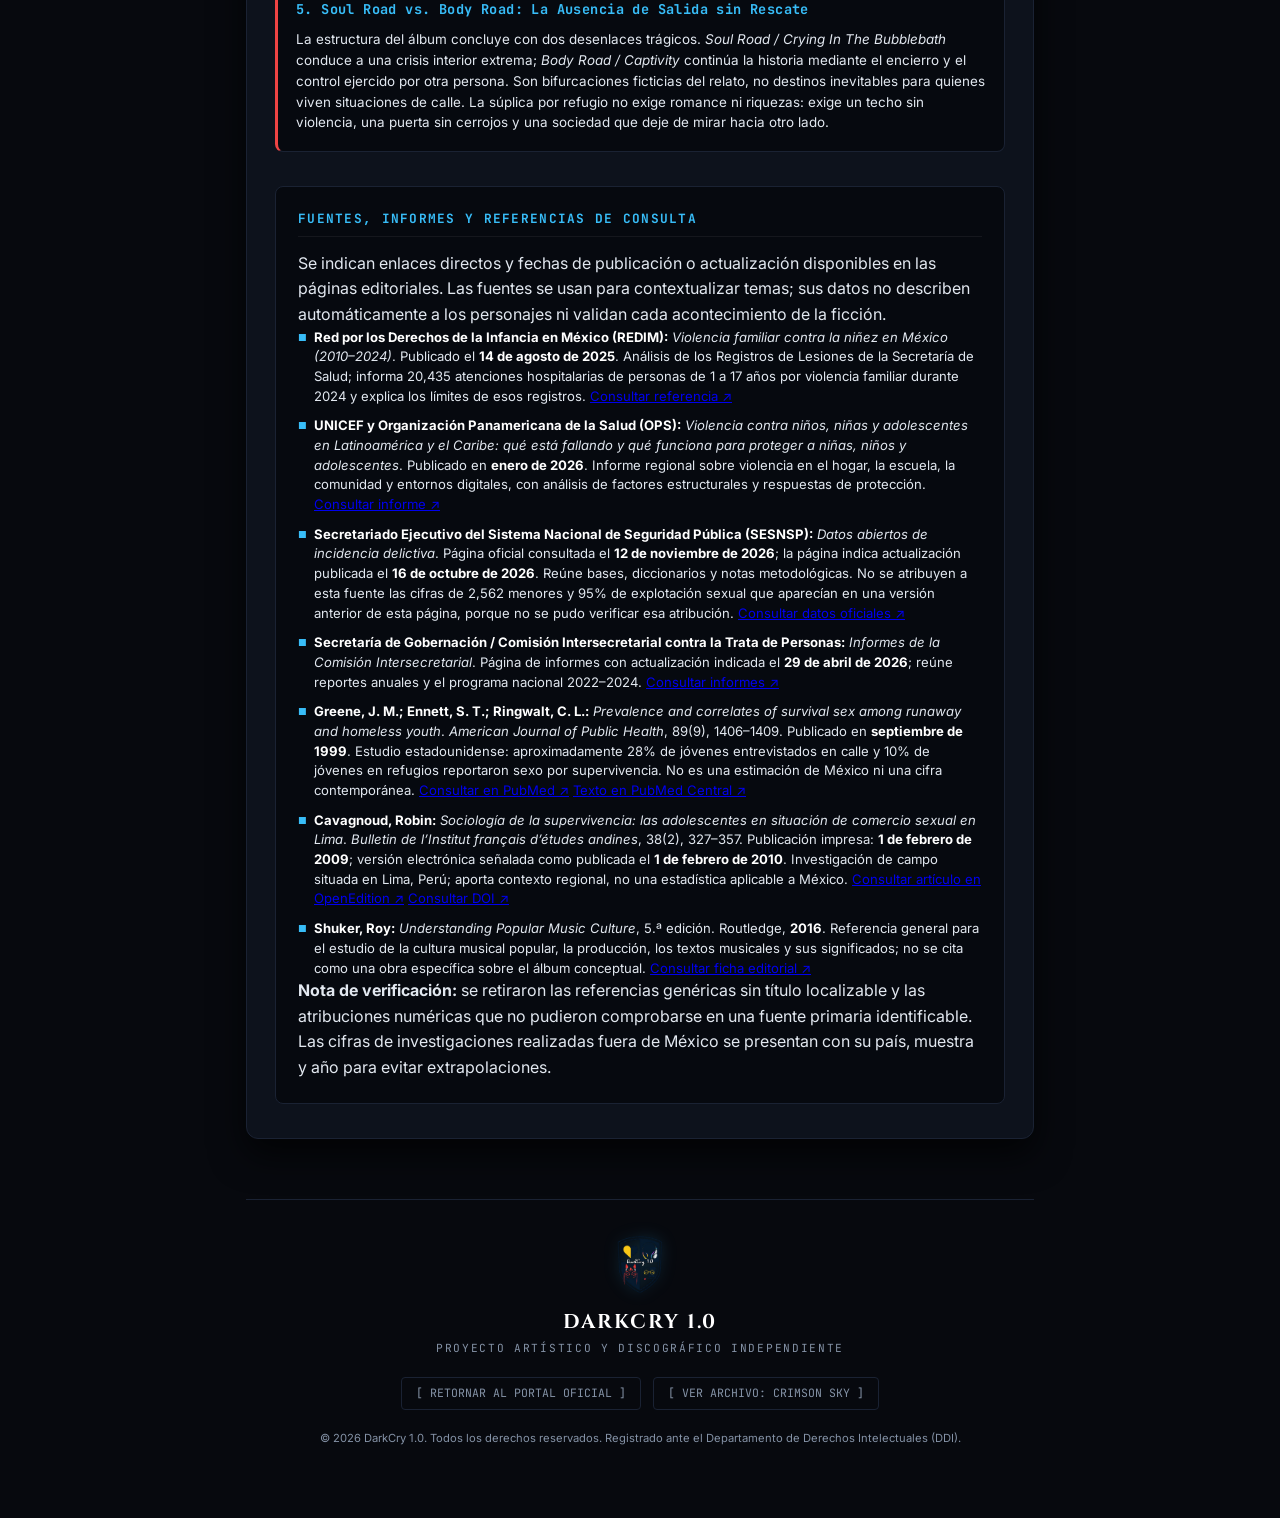
==== commit d9f20da1: "Verifique fuentes y fechas del apartado documental" ====
--- a/index.html
+++ b/index.html
@@ -621,69 +621,50 @@
 
       <div class="doc-body">
         <p class="doc-lead">
-          La novela sonora de <em>A Plea for Shelter</em> no responde al efectismo melodramático ni a la ficción morbosa. La trayectoria descrita a lo largo de sus diez pistas documenta con rigor clínico y sociológico la experiencia de miles de adolescentes expulsados del entorno doméstico que ingresan a circuitos urbanos de supervivencia en condiciones de absoluta desprotección institucional.
+          La novela sonora de <em>A Plea for Shelter</em> no responde al efectismo melodramático ni a la ficción morbosa. Sus diez pistas dialogan con investigaciones y datos públicos sobre violencia familiar, desprotección, vida en calle y explotación. Las referencias que siguen ofrecen contexto social; no convierten la historia ficticia en un caso documental ni permiten generalizar una experiencia individual a toda una población.
         </p>
 
         <div class="doc-matrix">
           <div class="matrix-card">
             <h3>1. Cold All Around: La Fuga como Desplazamiento Forzado</h3>
-            <p>Lejos de obedecer a una conducta rebelde, el abandono del hogar constituye una decisión desesperada de autopreservación biológica. En México, los Registros de Lesiones de la Secretaría de Salud sistematizados por <strong>REDIM</strong> registraron <strong>20,435 niñas, niños y adolescentes hospitalizados por violencia familiar en 2024</strong>, un incremento acumulado de <strong>590.1% respecto a 2010</strong>. El 80.1% de los casos se concentra entre los 12 y 17 años, el 87.3% son mujeres jóvenes y 9 de cada 10 agresiones ocurren dentro del domicilio.</p>
+            <p>La salida del hogar puede estar relacionada con situaciones de violencia y falta de protección, y no debe reducirse automáticamente a una conducta rebelde. REDIM, a partir de los Registros de Lesiones de la Secretaría de Salud, informó que en 2024 fueron atendidas en hospitales 20,435 personas de 1 a 17 años por violencia familiar: un aumento de 590.1% respecto de 2010. El 80.1% de los casos correspondió a adolescentes de 12 a 17 años y el 87.3% de las víctimas fueron mujeres. REDIM advierte que estos registros hospitalarios no representan la totalidad de los casos de violencia familiar.</p>
           </div>
 
           <div class="matrix-card">
             <h3>2. Eat Cigarettes &amp; Locked Door: Hambre y el Falso Protector</h3>
-            <p>La intemperie impone de inmediato la privación calórica severa y el frío fisiológico; el tabaco y los solventes operan como anestésicos gástricos para tolerar la vigilia. La literatura sociológica documenta que el mayor peligro no es la soledad, sino la cooptación por parte de supuestos benefactores adultos: individuos que ofrecen hospedaje temporal para cerrar la puerta con llave y exigir el pago mediante abuso físico o coerción sexual.</p>
+            <p>La intemperie expone al personaje al frío, al hambre y a la incertidumbre. En la narración, el tabaco aparece como un intento dañino de soportar el hambre, mientras que la promesa de alojamiento por parte de un adulto se convierte en una trampa. La investigación social sobre adolescentes en situación de calle y explotación permite contextualizar estos riesgos, sin presentar cada episodio ficticio como una estadística.</p>
           </div>
 
           <div class="matrix-card">
             <h3>3. Need The Green, Hotel Bed &amp; Drenched: Sexo por Supervivencia</h3>
-            <p>El denominado <em>survival sex</em> no es trabajo sexual voluntario ni elección económica formal: es el intercambio del cuerpo para no morir de congelamiento o inanición. Datos de <strong>PubMed Central (PMC)</strong> y <strong>Covenant House</strong> revelan que entre el <strong>28% y el 48% de jóvenes sin techo</strong> realizan sexo por supervivencia. En México, el <strong>SESNSP</strong> documentó <strong>2,562 víctimas de trata de 0 a 17 años (2015-2024)</strong>, de las cuales el <strong>95% padece explotación sexual</strong>.</p>
+            <p>La expresión <em>survival sex</em> se utiliza en estudios sobre jóvenes sin hogar para describir intercambios sexuales vinculados a necesidades básicas y a la falta de alternativas seguras. Un estudio estadounidense publicado en 1999 encontró que el 28% de jóvenes entrevistados en situación de calle y el 10% de jóvenes alojados en refugios reportaron experiencias de este tipo. Es una muestra de Estados Unidos y no debe presentarse como una estimación actual ni como una cifra de México. Para el contexto mexicano, las fuentes oficiales de trata permiten consultar registros y reportes, pero no respaldan aquí la cifra de 2,562 menores ni el porcentaje de 95%; por eso no se reproducen.</p>
           </div>
 
           <div class="matrix-card">
-            <h3>4. The Water Won't Wash: Trauma Complejo y Disociación</h3>
-            <p>El Centro CORE de la <strong>Universidad de Pensilvania</strong> conceptualiza el trauma complejo como la acumulación crónica de victimización y desamparo. Para tolerar la agresión continuada, la psique activa la despersonalización defensiva ("apagar la mente"), anulando los límites personales. El agua caliente limpia la piel pero no suprime la culpa ni el estigma social somatizado.</p>
+            <h3>4. The Water Won't Wash: El recuerdo que permanece</h3>
+            <p>La imagen del agua retoma un motivo recurrente del universo: lavar la piel no significa borrar lo vivido. En esta canción, la ducha funciona como un gesto íntimo de limpieza que no consigue desprender al protagonista de los recuerdos, la culpa ni las palabras que otros han dejado sobre él. Esta lectura pertenece al lenguaje poético de la obra y no pretende ofrecer una explicación clínica.</p>
           </div>
 
           <div class="matrix-card wide">
             <h3>5. Soul Road vs. Body Road: La Ausencia de Salida sin Rescate</h3>
-            <p>La estructura del álbum concluye sin un final feliz espontáneo. Sin una red activa de acogida estatal, comunitaria o afectiva, la calle solo reserva dos desenlaces trágicos: el colapso psicológico interiorizado y el suicidio (<em>Soul Road / Crying In The Bubblebath</em>) o la reclusión y cooptación física permanente bajo redes de predación (<em>Body Road / Captivity</em>). La súplica por refugio no exige romance ni riquezas: exige un techo sin violencia, una puerta sin cerrojos y una sociedad que deje de mirar hacia otro lado.</p>
+            <p>La estructura del álbum concluye con dos desenlaces trágicos. <em>Soul Road / Crying In The Bubblebath</em> conduce a una crisis interior extrema; <em>Body Road / Captivity</em> continúa la historia mediante el encierro y el control ejercido por otra persona. Son bifurcaciones ficticias del relato, no destinos inevitables para quienes viven situaciones de calle. La súplica por refugio no exige romance ni riquezas: exige un techo sin violencia, una puerta sin cerrojos y una sociedad que deje de mirar hacia otro lado.</p>
           </div>
         </div>
 
         <!-- LISTA FORMAL DE FUENTES Y REFERENCIAS -->
         <div class="doc-sources">
-          <h3 class="sources-heading">FUENTES OFICIALES Y REFERENCIAS DE VERIFICACIÓN</h3>
+          <h3 class="sources-heading">FUENTES, INFORMES Y REFERENCIAS DE CONSULTA</h3>
+          <p>Se indican enlaces directos y fechas de publicación o actualización disponibles en las páginas editoriales. Las fuentes se usan para contextualizar temas; sus datos no describen automáticamente a los personajes ni validan cada acontecimiento de la ficción.</p>
           <ul class="sources-list">
-            <li>
-              <strong>Red por los Derechos de la Infancia en México (REDIM):</strong> 
-              <em>Violencia Familiar Contra La Niñez En México (2010–2024)</em>. Análisis basado en los Registros de Lesiones del Sistema Nacional de Información en Salud (SINAIS), Secretaría de Salud, México.
-            </li>
-            <li>
-              <strong>Fondo de las Naciones Unidas para la Infancia (UNICEF):</strong> 
-              <em>Violencia contra niños, niñas y adolescentes en América Latina y el Caribe</em>. Reportes regionales sobre disciplina violenta (2 de cada 3 menores afectados) y homicidios infantiles (12.6 por 100,000 habitantes).
-            </li>
-            <li>
-              <strong>Secretariado Ejecutivo del Sistema Nacional de Seguridad Pública (SESNSP):</strong> 
-              <em>Estadísticas de Trata de Personas e Incidencia Delictiva (2015–2024)</em>. Carpetas de investigación oficiales con 2,562 menores de edad víctimas de trata, de los cuales el 95% sufren explotación sexual comercial.
-            </li>
-            <li>
-              <strong>PubMed Central (PMC) / National Institutes of Health (NIH):</strong> 
-              <em>Prevalence and correlates of survival sex among runaway and homeless youth</em>. Estudios multicéntricos sobre trayectorias de calle, privación de albergue y victimización extrema.
-            </li>
-            <li>
-              <strong>University of Pennsylvania (Penn) / Center for Mental Health Services (CORE):</strong> 
-              <em>Trauma-Informed Case Management Practice for Youth Experiencing Homelessness</em>. Definición clínica del trauma complejo crónico y mecanismos de disociación psicológica.
-            </li>
-            <li>
-              <strong>SciELO &amp; OpenEdition Journals:</strong> 
-              <em>Salud sexual y reproductiva en adolescentes callejeras</em> y <em>Sociología de la supervivencia: el comercio sexual adolescente en urbes latinoamericanas</em>.
-            </li>
-            <li>
-              <strong>Roy Shuker / Musicología Contemporánea:</strong> 
-              <em>Understanding Popular Music: The Concept Album as Narrative Literature</em>. Estructura narrativa del álbum conceptual acumulativo en capítulos.
-            </li>
+            <li><strong>Red por los Derechos de la Infancia en México (REDIM):</strong> <em>Violencia familiar contra la niñez en México (2010–2024)</em>. Publicado el <strong>14 de agosto de 2025</strong>. Análisis de los Registros de Lesiones de la Secretaría de Salud; informa 20,435 atenciones hospitalarias de personas de 1 a 17 años por violencia familiar durante 2024 y explica los límites de esos registros. <a href="https://blog.derechosinfancia.org.mx/2025/08/14/violencia-familiar-contra-la-ninez-en-mexico-2010-2024/" target="_blank" rel="noopener noreferrer">Consultar referencia ↗</a></li>
+            <li><strong>UNICEF y Organización Panamericana de la Salud (OPS):</strong> <em>Violencia contra niños, niñas y adolescentes en Latinoamérica y el Caribe: qué está fallando y qué funciona para proteger a niñas, niños y adolescentes</em>. Publicado en <strong>enero de 2026</strong>. Informe regional sobre violencia en el hogar, la escuela, la comunidad y entornos digitales, con análisis de factores estructurales y respuestas de protección. <a href="https://www.unicef.org/mexico/informes/violencia-contra-ni%C3%B1os-ni%C3%B1as-y-adolescentes-en-latinoam%C3%A9rica-y-el-caribe" target="_blank" rel="noopener noreferrer">Consultar informe ↗</a></li>
+            <li><strong>Secretariado Ejecutivo del Sistema Nacional de Seguridad Pública (SESNSP):</strong> <em>Datos abiertos de incidencia delictiva</em>. Página oficial consultada el <strong>12 de noviembre de 2026</strong>; la página indica actualización publicada el <strong>16 de octubre de 2026</strong>. Reúne bases, diccionarios y notas metodológicas. No se atribuyen a esta fuente las cifras de 2,562 menores y 95% de explotación sexual que aparecían en una versión anterior de esta página, porque no se pudo verificar esa atribución. <a href="https://www.gob.mx/sesnsp/acciones-y-programas/datos-abiertos-de-incidencia-delictiva?state=published" target="_blank" rel="noopener noreferrer">Consultar datos oficiales ↗</a></li>
+            <li><strong>Secretaría de Gobernación / Comisión Intersecretarial contra la Trata de Personas:</strong> <em>Informes de la Comisión Intersecretarial</em>. Página de informes con actualización indicada el <strong>29 de abril de 2026</strong>; reúne reportes anuales y el programa nacional 2022–2024. <a href="https://www.comisioncontralatrata.segob.gob.mx/swb/Comision_Intersecretarial/Informes" target="_blank" rel="noopener noreferrer">Consultar informes ↗</a></li>
+            <li><strong>Greene, J. M.; Ennett, S. T.; Ringwalt, C. L.:</strong> <em>Prevalence and correlates of survival sex among runaway and homeless youth</em>. <em>American Journal of Public Health</em>, 89(9), 1406–1409. Publicado en <strong>septiembre de 1999</strong>. Estudio estadounidense: aproximadamente 28% de jóvenes entrevistados en calle y 10% de jóvenes en refugios reportaron sexo por supervivencia. No es una estimación de México ni una cifra contemporánea. <a href="https://pubmed.ncbi.nlm.nih.gov/10474560/" target="_blank" rel="noopener noreferrer">Consultar en PubMed ↗</a> <a href="https://pmc.ncbi.nlm.nih.gov/articles/PMC1508758/" target="_blank" rel="noopener noreferrer">Texto en PubMed Central ↗</a></li>
+            <li><strong>Cavagnoud, Robin:</strong> <em>Sociología de la supervivencia: las adolescentes en situación de comercio sexual en Lima</em>. <em>Bulletin de l’Institut français d’études andines</em>, 38(2), 327–357. Publicación impresa: <strong>1 de febrero de 2009</strong>; versión electrónica señalada como publicada el <strong>1 de febrero de 2010</strong>. Investigación de campo situada en Lima, Perú; aporta contexto regional, no una estadística aplicable a México. <a href="https://journals.openedition.org/bifea/2718" target="_blank" rel="noopener noreferrer">Consultar artículo en OpenEdition ↗</a> <a href="https://doi.org/10.4000/bifea.2718" target="_blank" rel="noopener noreferrer">Consultar DOI ↗</a></li>
+            <li><strong>Shuker, Roy:</strong> <em>Understanding Popular Music Culture</em>, 5.ª edición. Routledge, <strong>2016</strong>. Referencia general para el estudio de la cultura musical popular, la producción, los textos musicales y sus significados; no se cita como una obra específica sobre el álbum conceptual. <a href="https://www.routledge.com/Understanding-Popular-Music-Culture/Shuker/p/book/9781315694870" target="_blank" rel="noopener noreferrer">Consultar ficha editorial ↗</a></li>
           </ul>
+          <p><strong>Nota de verificación:</strong> se retiraron las referencias genéricas sin título localizable y las atribuciones numéricas que no pudieron comprobarse en una fuente primaria identificable. Las cifras de investigaciones realizadas fuera de México se presentan con su país, muestra y año para evitar extrapolaciones.</p>
         </div>
       </div>
     </section>
--- a/style.css
+++ b/style.css
@@ -818,6 +818,7 @@
   font-size: 0.75rem;
 }
 
+
 /* Navegación entre archivos */
 .nav-right{display:flex;align-items:center;justify-content:flex-end;gap:10px;flex-wrap:wrap}
 .next-archive-link{display:inline-flex;align-items:center;gap:9px;max-width:350px;padding:6px 10px;border:1px solid var(--tracking-cyan);border-radius:5px;background:rgba(5,10,16,.88);color:var(--text-primary);text-decoration:none;transition:all .2s ease}
@@ -828,13 +829,3 @@
 .next-archive-title{font:700 .73rem var(--font-mono)}
 .next-archive-description{font-size:.63rem;color:var(--text-muted)}
 @media(max-width:820px){.nav-right{width:100%;justify-content:flex-start}.next-archive-link{max-width:100%}}
-
-.nav-right{display:flex;align-items:center;justify-content:flex-end;gap:10px;flex-wrap:wrap}
-.next-archive-link{display:inline-flex;align-items:center;gap:9px;max-width:350px;padding:6px 10px;border:1px solid var(--tracking-cyan);border-radius:5px;background:rgba(5,10,16,.88);color:var(--text-primary);text-decoration:none;transition:all .2s ease}
-.next-archive-link:hover{border-color:var(--osd-green);box-shadow:0 0 12px var(--tracking-cyan-glow);transform:translateY(-1px)}
-.next-archive-mark{width:34px;height:34px;flex:0 0 34px;object-fit:contain;border-radius:50%;background:#fff;padding:2px}
-.next-archive-copy{display:flex;flex-direction:column;line-height:1.25;min-width:0}
-.next-archive-label{font:700 .58rem var(--font-mono);letter-spacing:.08em;color:var(--tracking-cyan)}
-.next-archive-title{font:700 .73rem var(--font-mono)}
-.next-archive-description{font-size:.63rem;color:var(--text-muted)}
-@media(max-width:820px){.nav-right{width:100%;justify-content:flex-start}.next-archive-link{max-width:100%}}
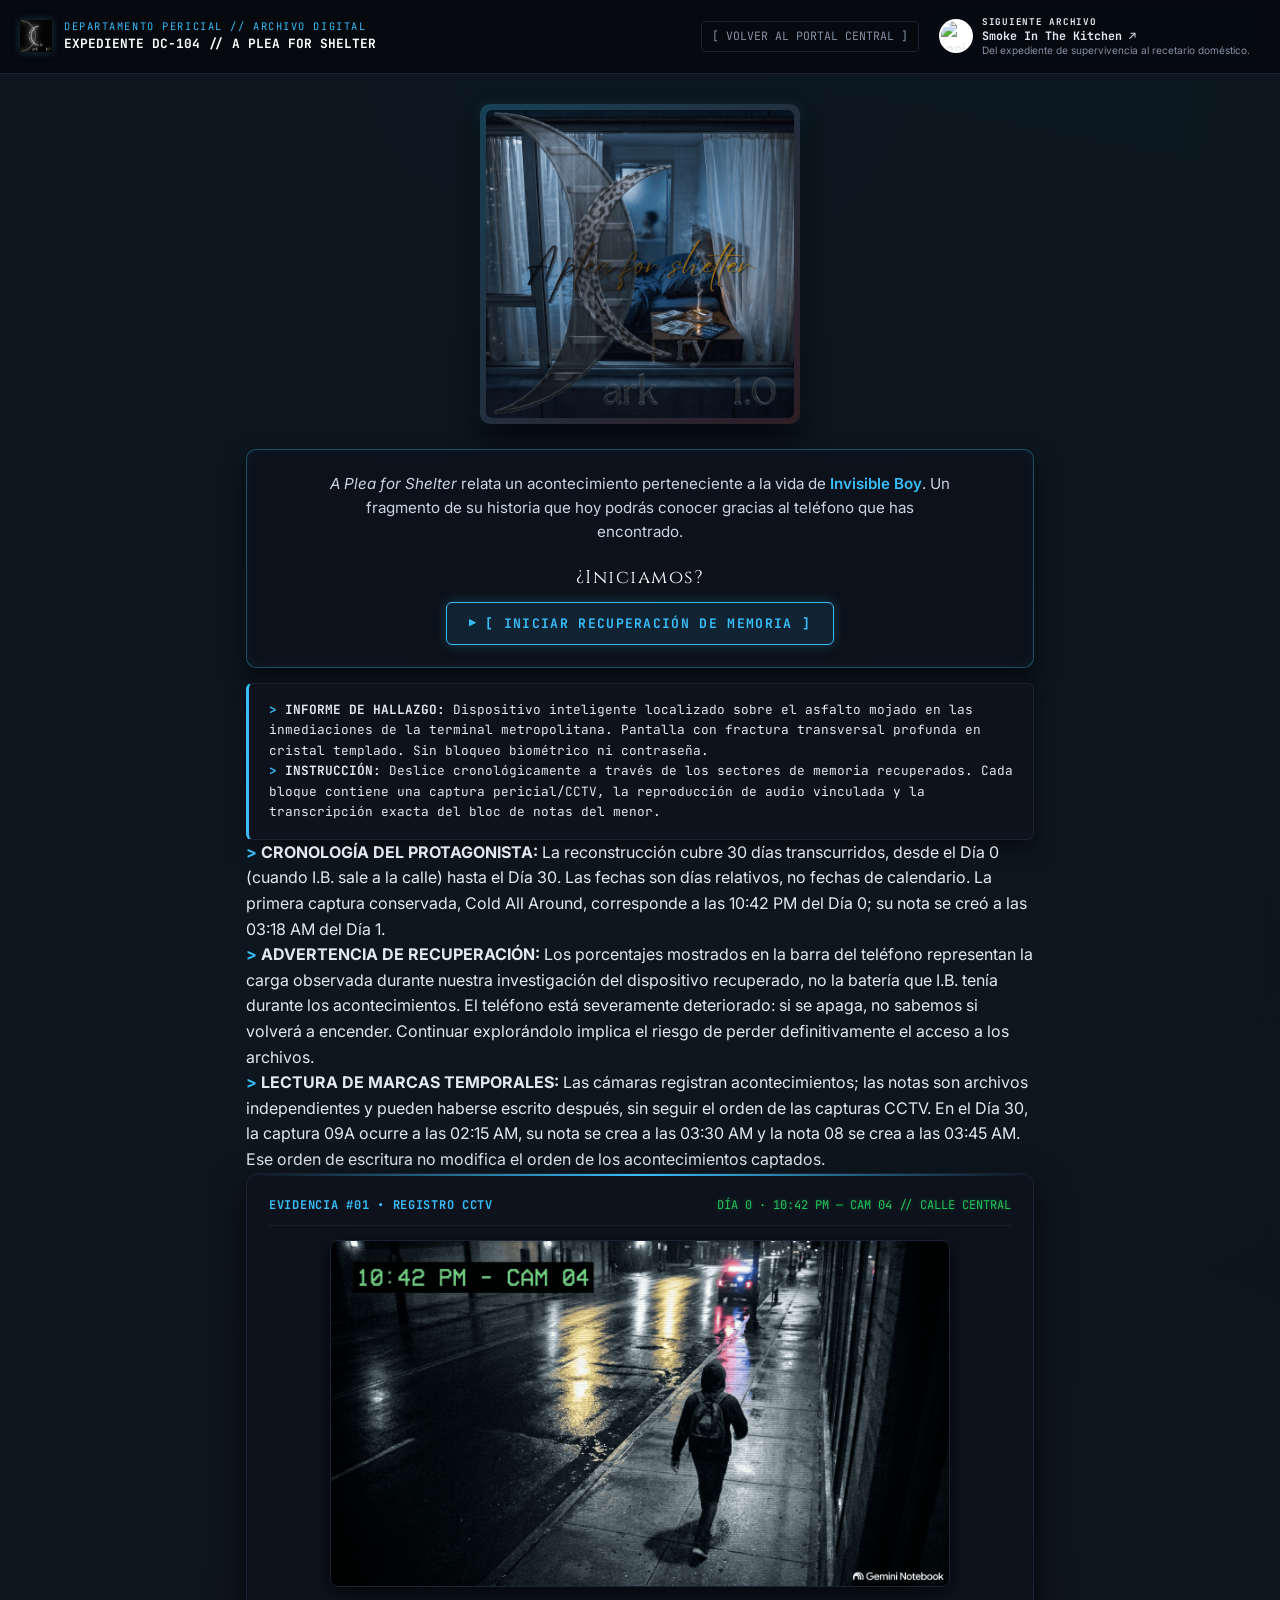
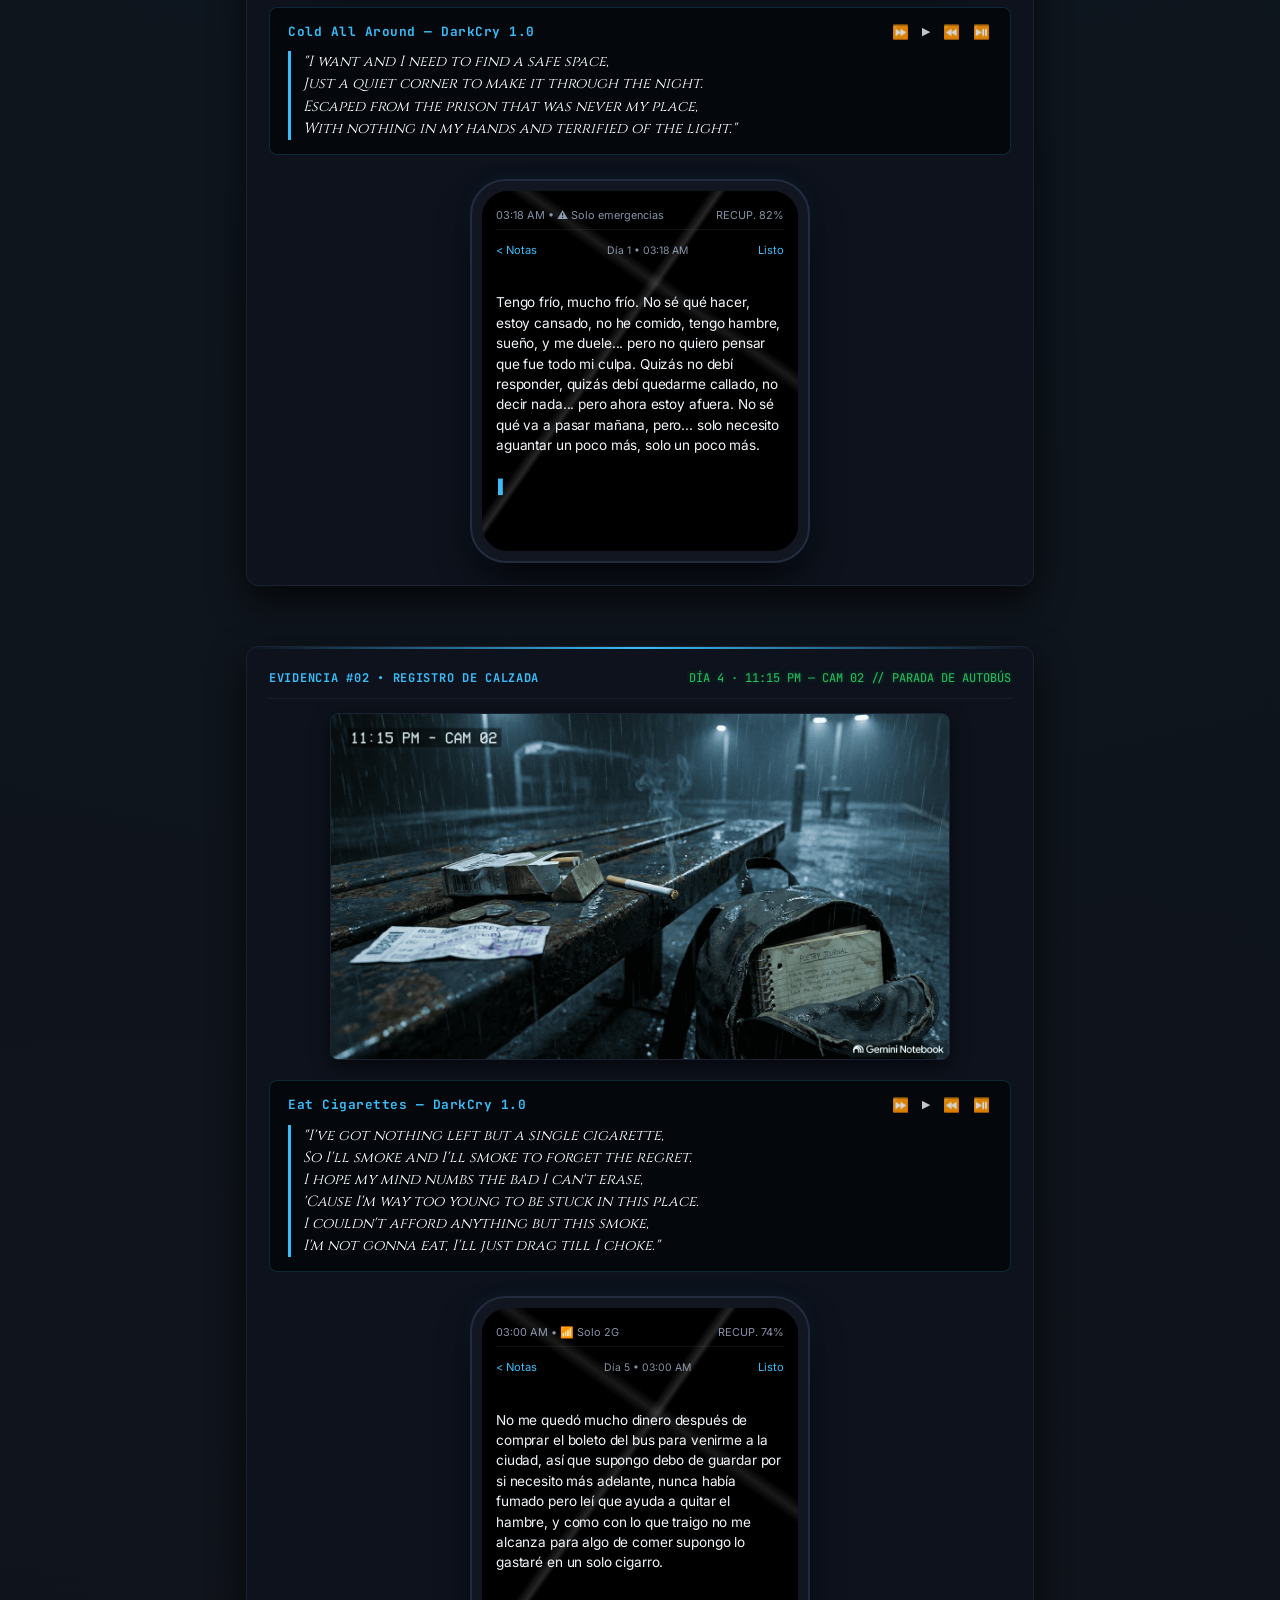
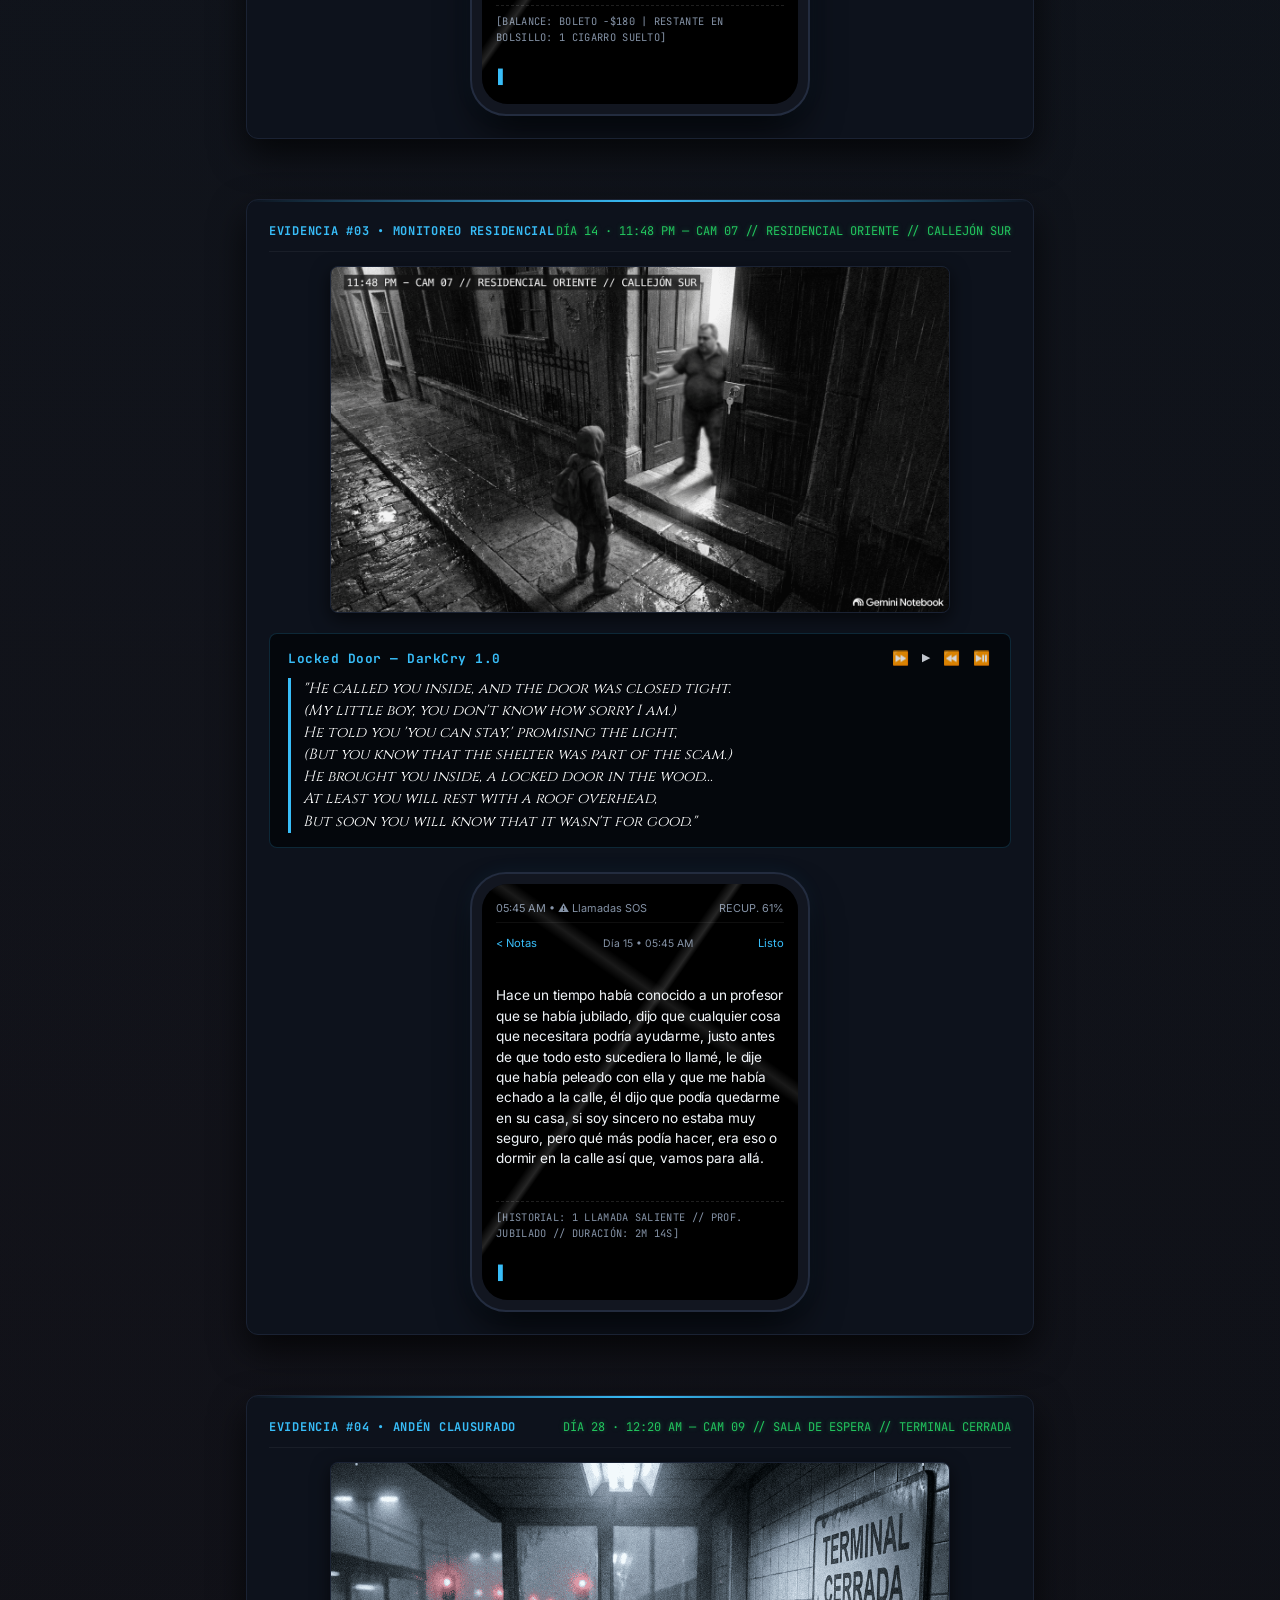
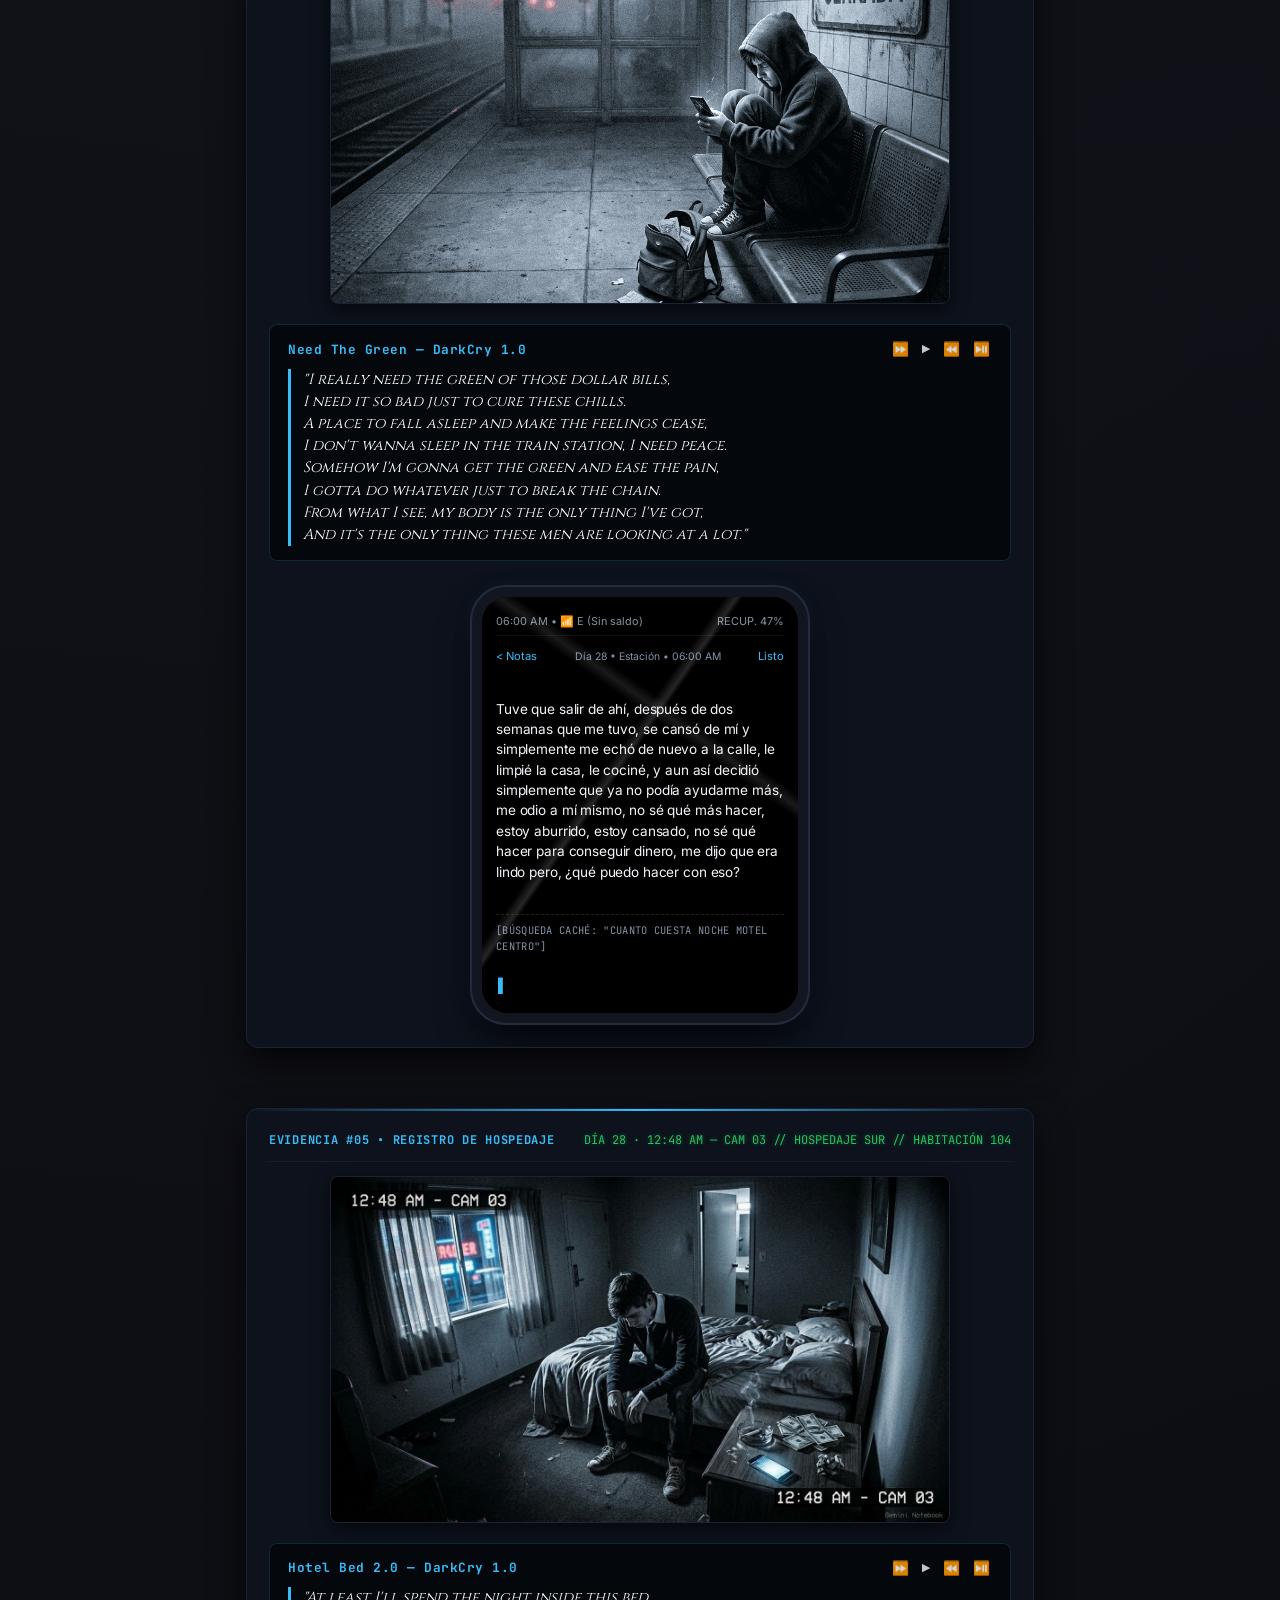
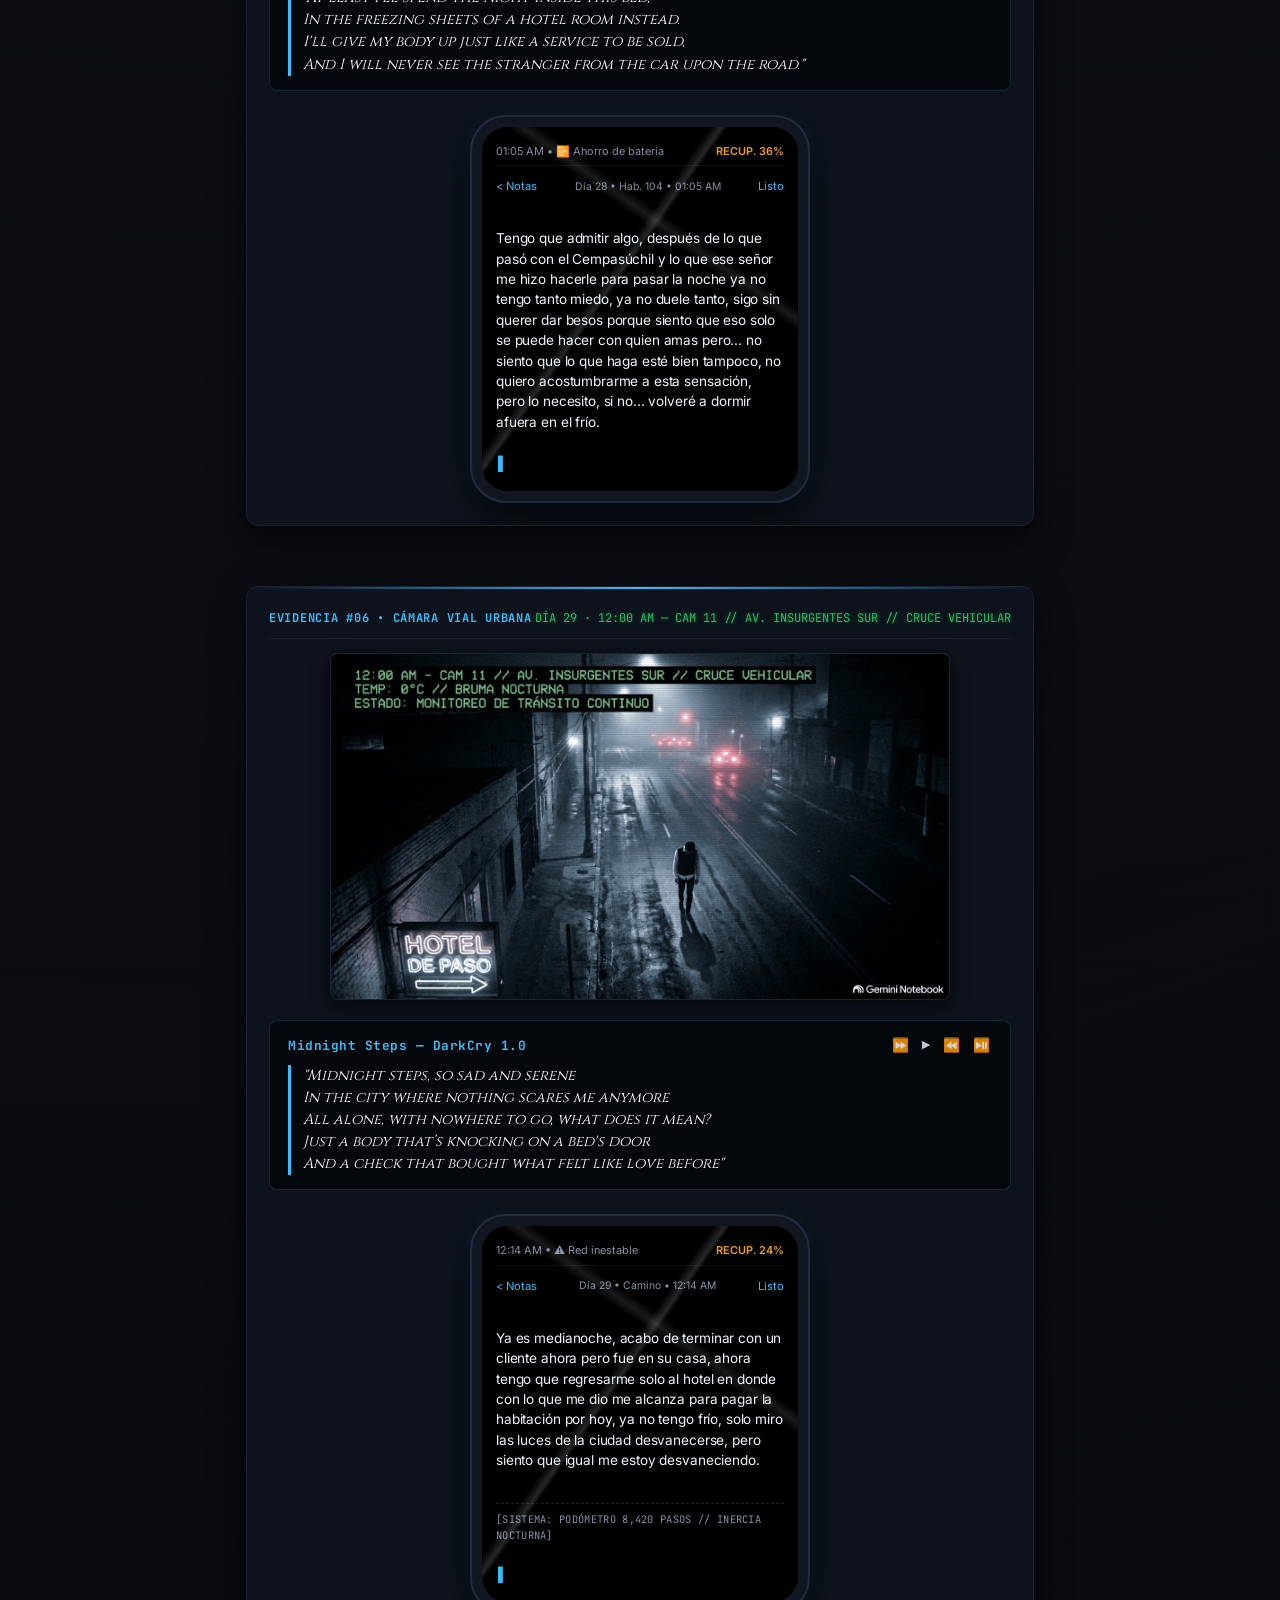
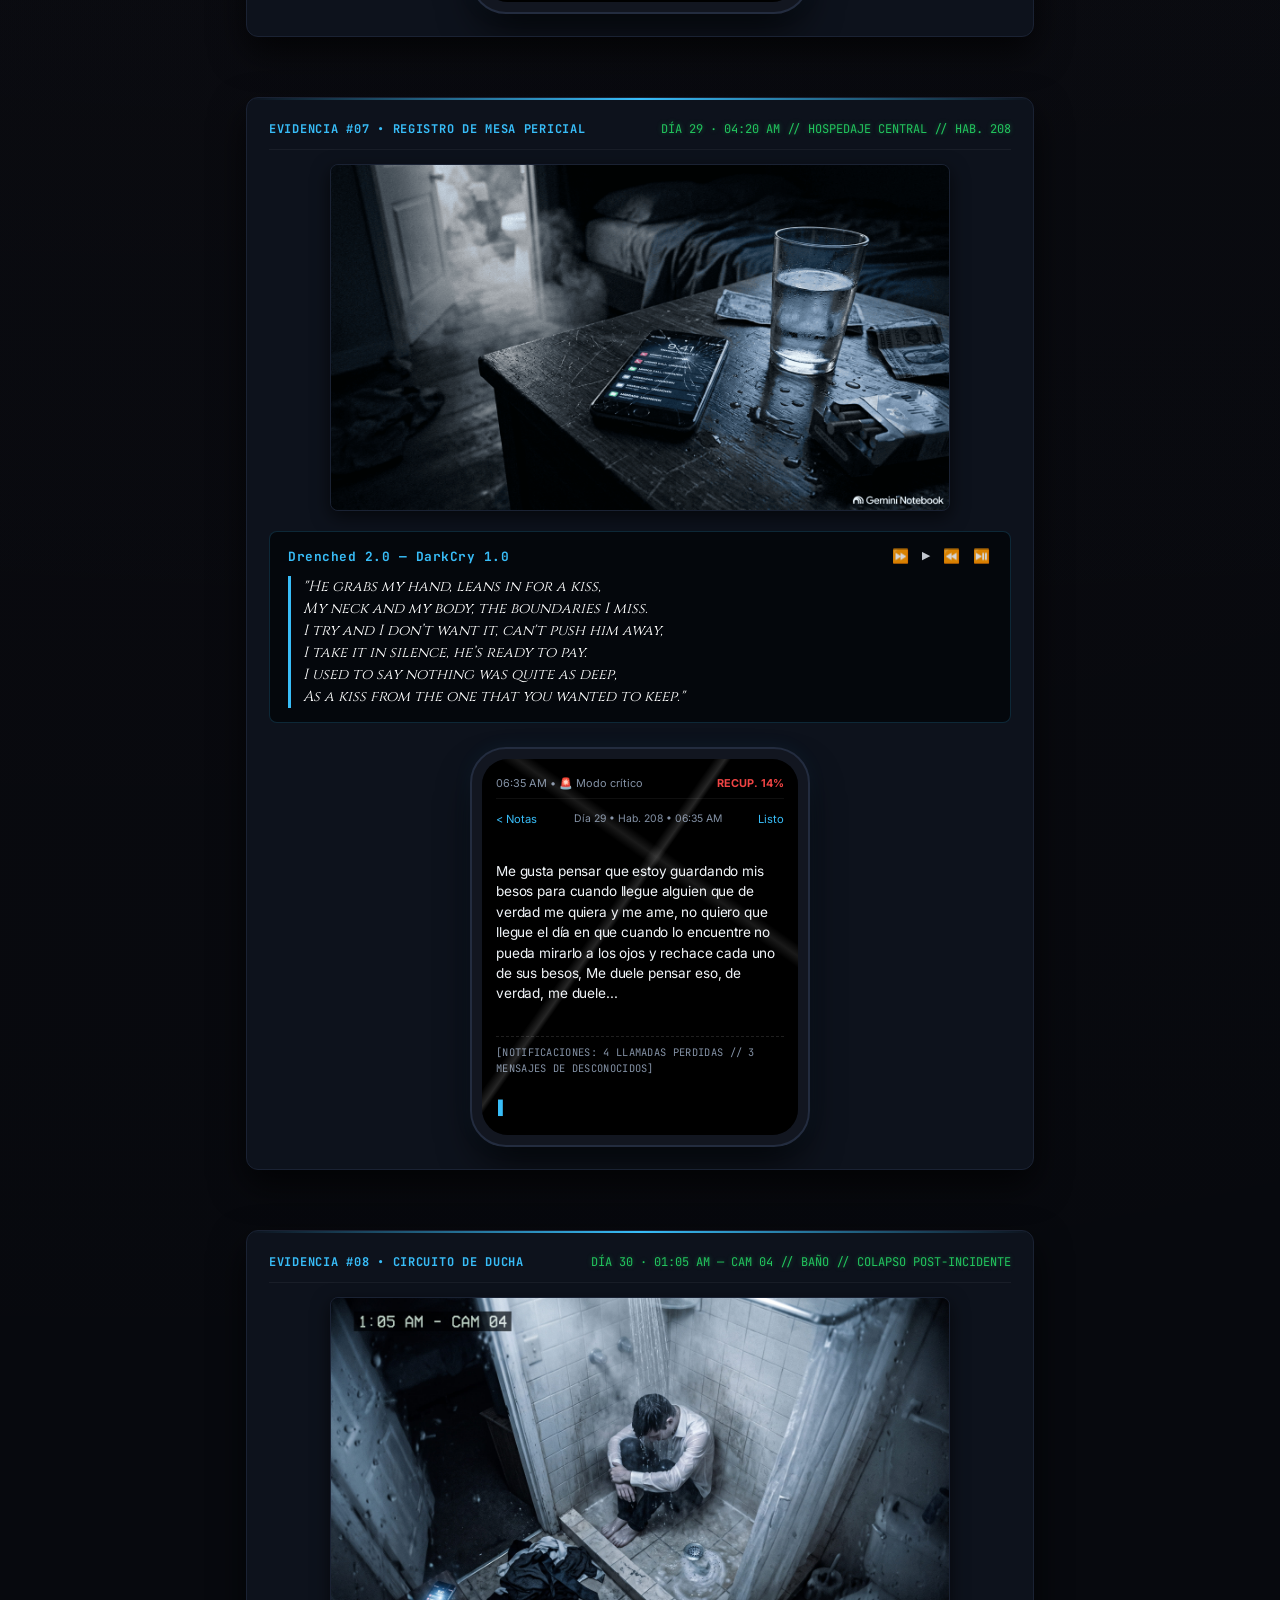
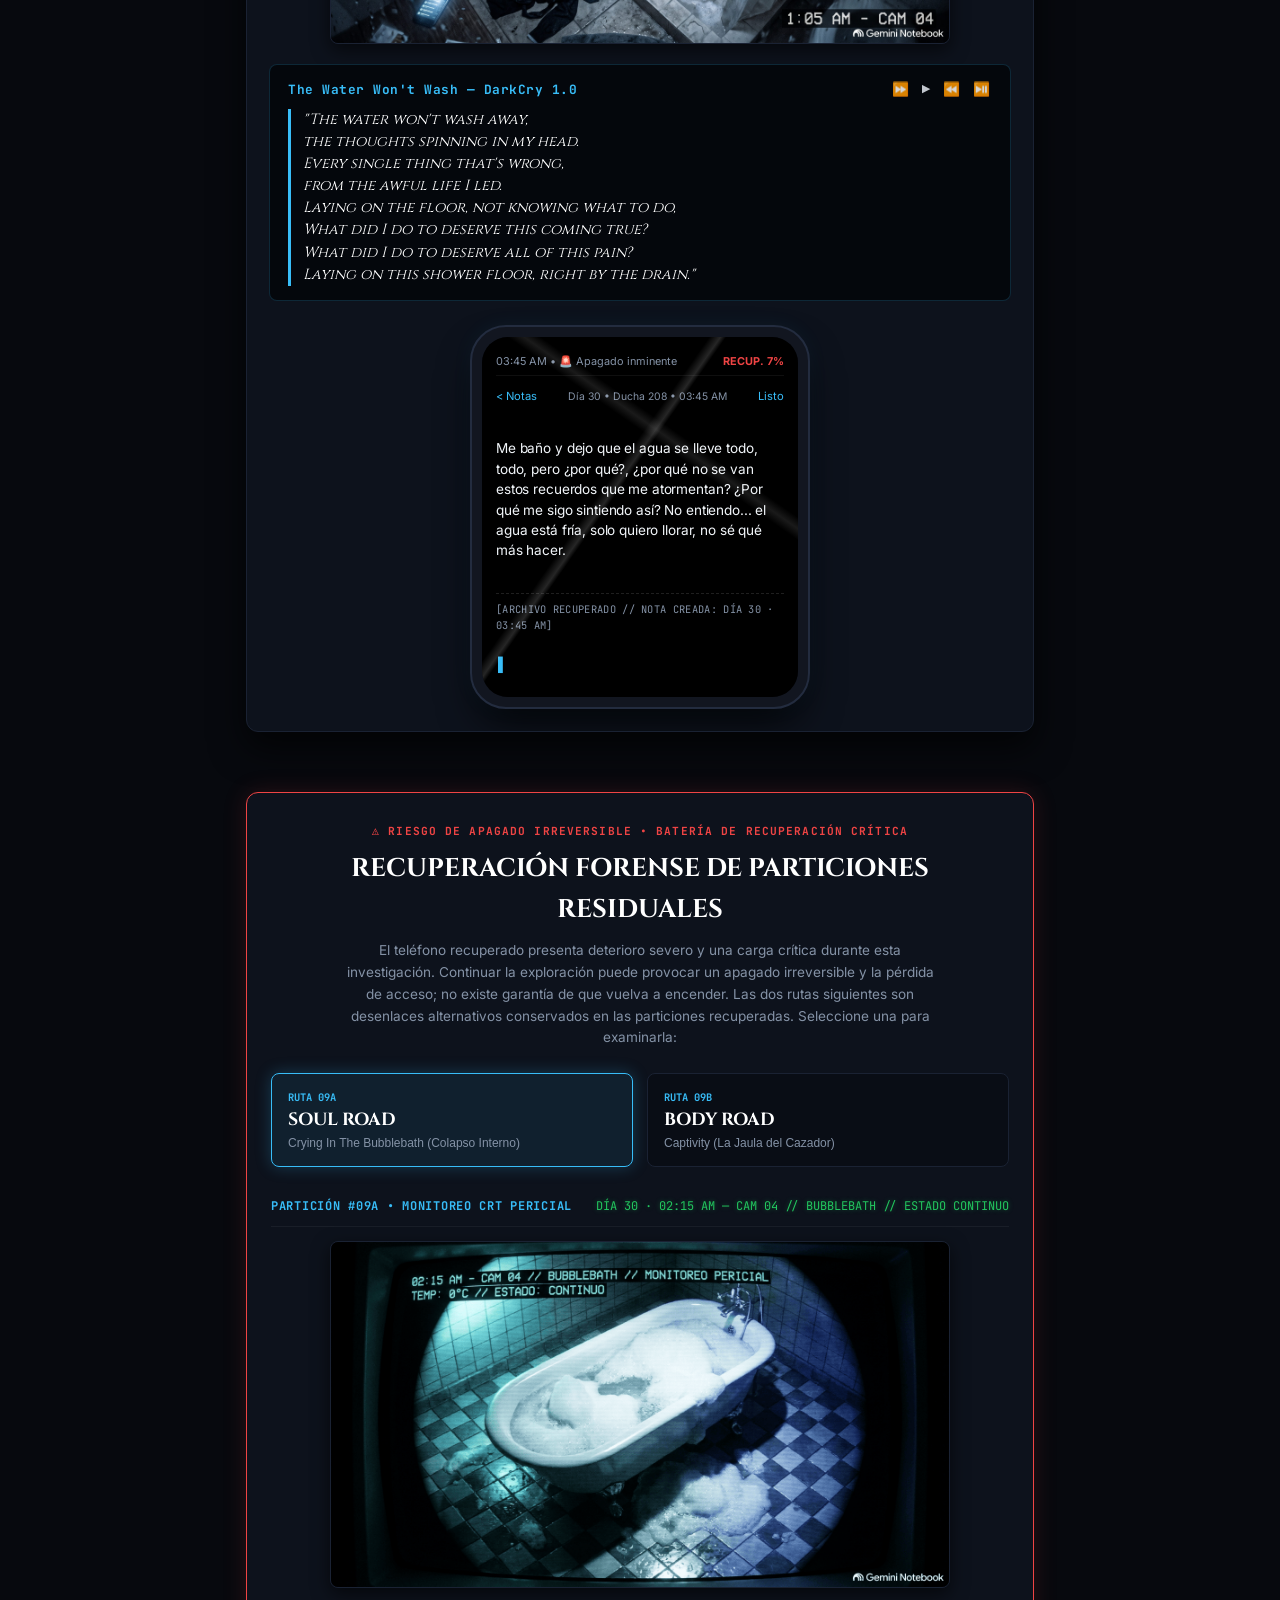
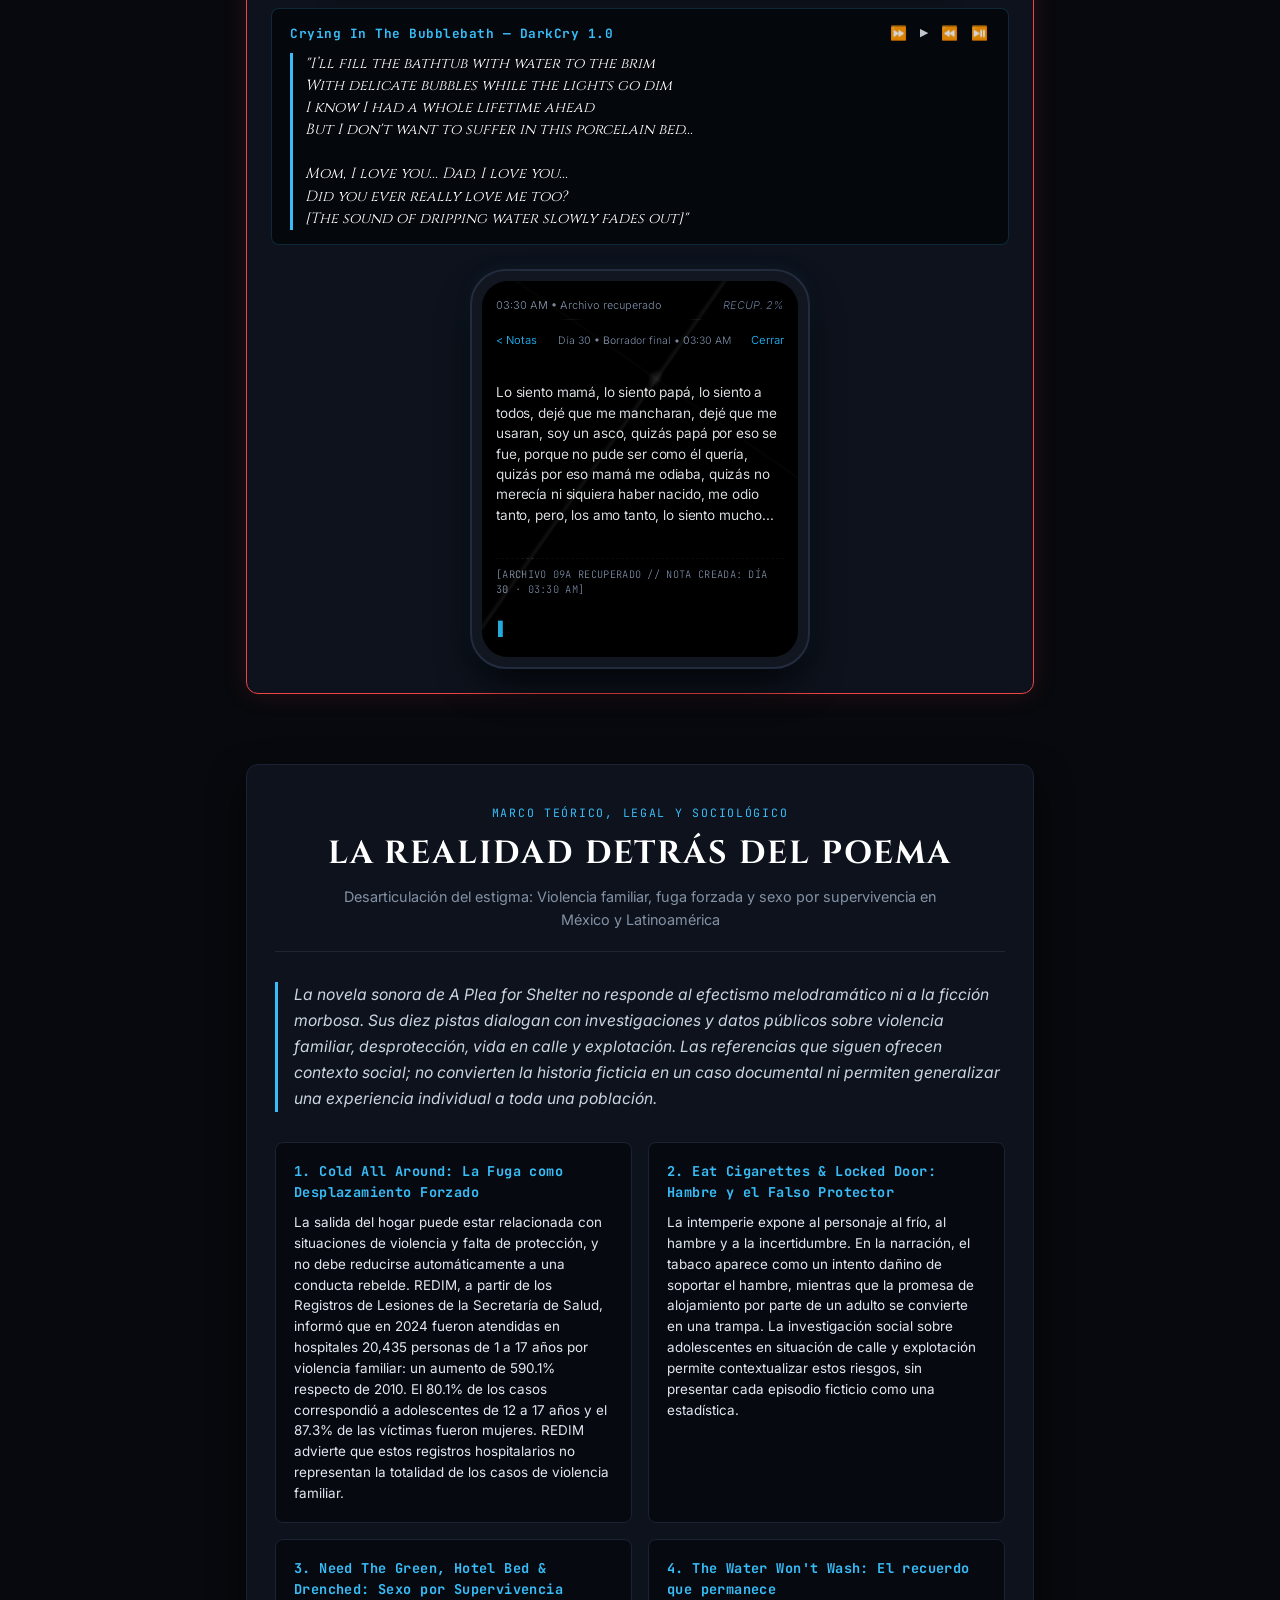
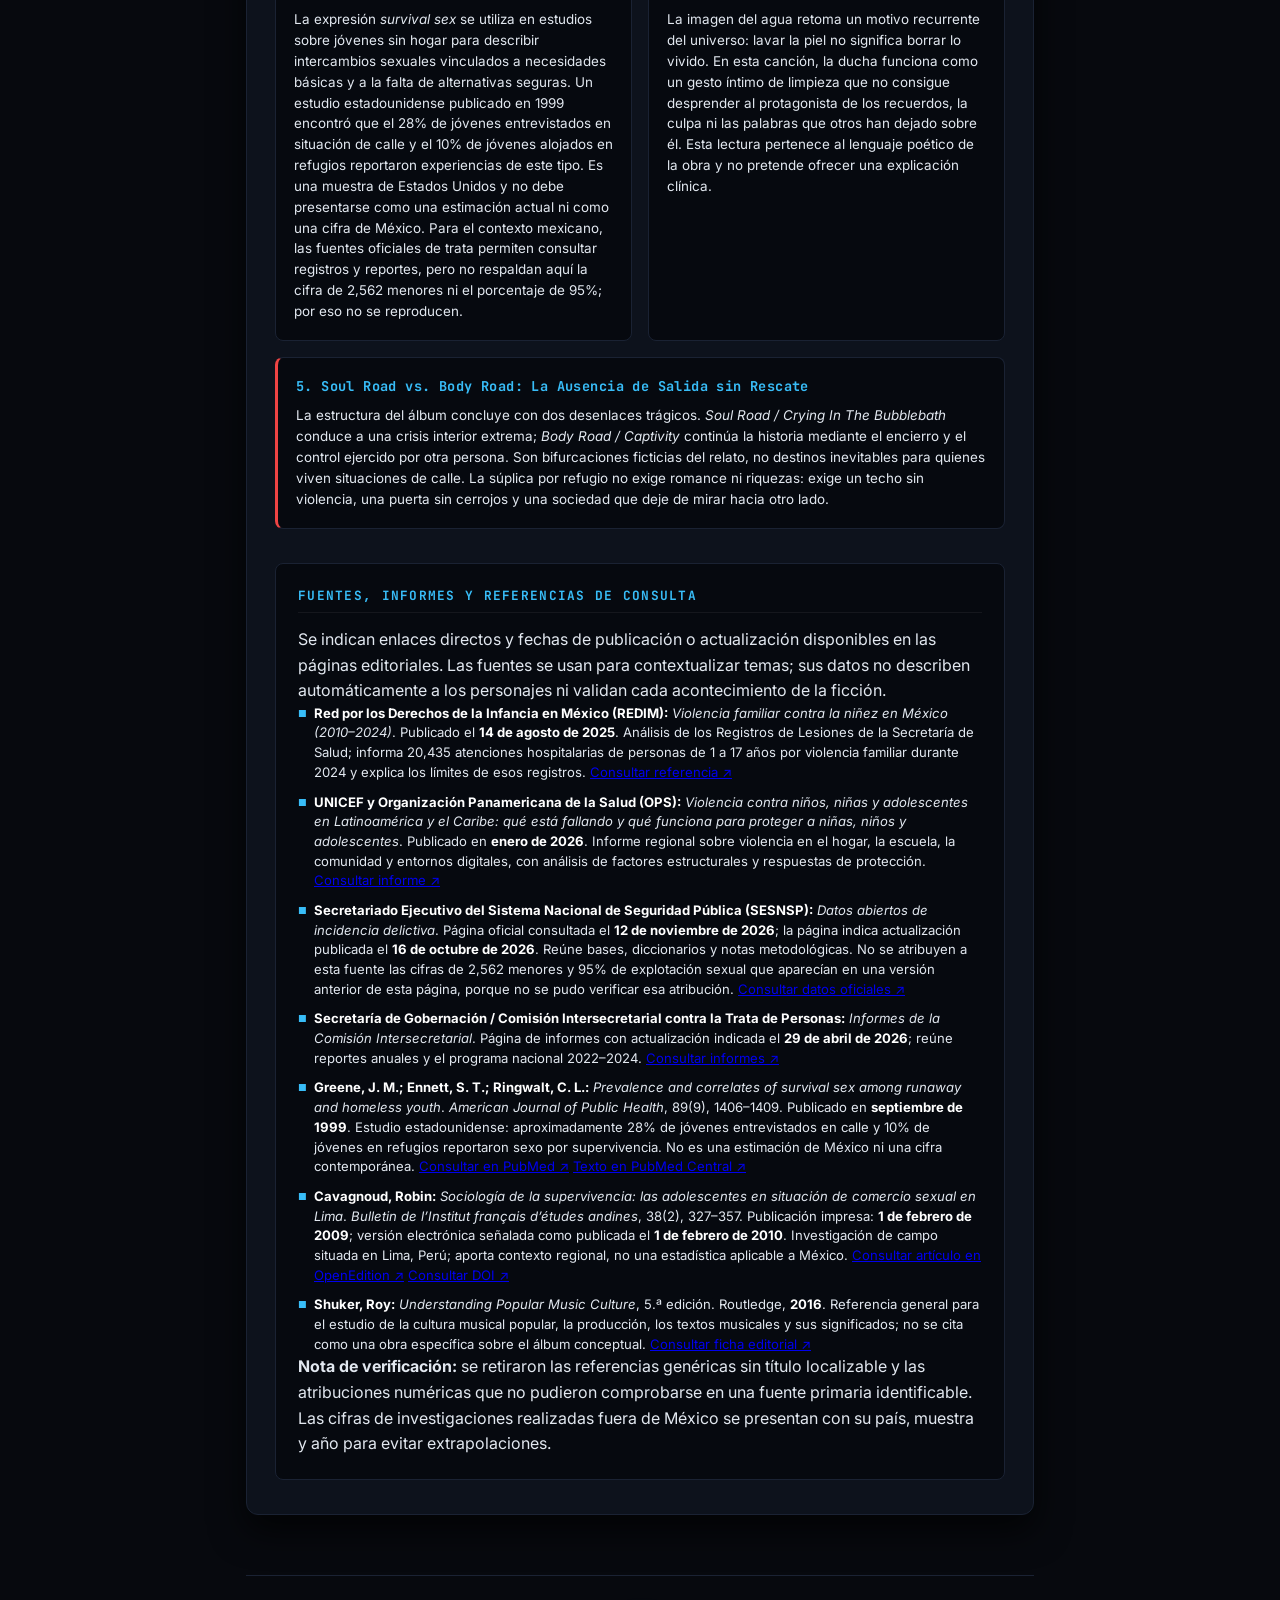
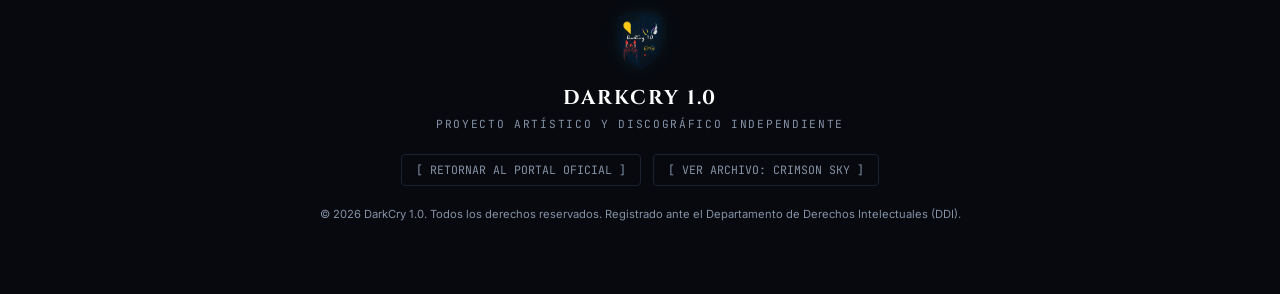
==== commit ef46bcf8: "Clarify APFS 30-day timeline and forensic battery state" ====
--- a/index.html
+++ b/index.html
@@ -83,13 +83,18 @@
           <p><span class="prompt-arrow">&gt;</span> <strong>INSTRUCCIÓN:</strong> Deslice cronológicamente a través de los sectores de memoria recuperados. Cada bloque contiene una captura pericial/CCTV, la reproducción de audio vinculada y la transcripción exacta del bloc de notas del menor.</p>
         </div>
       </div>
+      <div class="terminal-text recovery-context">
+        <p><span class="prompt-arrow">&gt;</span> <strong>CRONOLOGÍA DEL PROTAGONISTA:</strong> La reconstrucción cubre 30 días transcurridos, desde el Día 0 (cuando I.B. sale a la calle) hasta el Día 30. Las fechas son días relativos, no fechas de calendario. La primera captura conservada, Cold All Around, corresponde a las 10:42 PM del Día 0; su nota se creó a las 03:18 AM del Día 1.</p>
+        <p><span class="prompt-arrow">&gt;</span> <strong>ADVERTENCIA DE RECUPERACIÓN:</strong> Los porcentajes mostrados en la barra del teléfono representan la carga observada durante nuestra investigación del dispositivo recuperado, no la batería que I.B. tenía durante los acontecimientos. El teléfono está severamente deteriorado: si se apaga, no sabemos si volverá a encender. Continuar explorándolo implica el riesgo de perder definitivamente el acceso a los archivos.</p>
+        <p><span class="prompt-arrow">&gt;</span> <strong>LECTURA DE MARCAS TEMPORALES:</strong> Las cámaras registran acontecimientos; las notas son archivos independientes y pueden haberse escrito después, sin seguir el orden de las capturas CCTV. En el Día 30, la captura 09A ocurre a las 02:15 AM, su nota se crea a las 03:30 AM y la nota 08 se crea a las 03:45 AM. Ese orden de escritura no modifica el orden de los acontecimientos captados.</p>
+      </div>
     </section>
 
     <!-- PISTA 01: COLD ALL AROUND -->
     <article class="evidence-entry" id="track-01">
       <div class="entry-meta">
         <span class="cctv-tag">EVIDENCIA #01 &bull; REGISTRO CCTV</span>
-        <span class="cctv-code">10:42 PM — CAM 04 // CALLE CENTRAL</span>
+        <span class="cctv-code">DÍA 0 · 10:42 PM — CAM 04 // CALLE CENTRAL</span>
       </div>
 
       <div class="evidence-media">
@@ -114,12 +119,12 @@
           <div class="phone-screen">
             <div class="phone-status-bar">
               <span class="status-left">03:18 AM &bull; ⚠ Solo emergencias</span>
-              <span class="status-right">82% █</span>
+              <span class="status-right">RECUP. 82%</span>
             </div>
             <div class="app-container">
               <div class="app-top">
                 <span class="app-back">&lt; Notas</span>
-                <span class="app-folder">Noche 0 &bull; 03:18 AM</span>
+                <span class="app-folder">Día 1 &bull; 03:18 AM</span>
                 <span class="app-done">Listo</span>
               </div>
               <div class="note-paper">
@@ -136,7 +141,7 @@
     <article class="evidence-entry" id="track-02">
       <div class="entry-meta">
         <span class="cctv-tag">EVIDENCIA #02 &bull; REGISTRO DE CALZADA</span>
-        <span class="cctv-code">11:15 PM — CAM 02 // PARADA DE AUTOBÚS</span>
+        <span class="cctv-code">DÍA 4 · 11:15 PM — CAM 02 // PARADA DE AUTOBÚS</span>
       </div>
 
       <div class="evidence-media">
@@ -162,13 +167,13 @@
         <div class="phone-body">
           <div class="phone-screen">
             <div class="phone-status-bar">
-              <span class="status-left">08:45 PM &bull; 📶 Solo 2G</span>
-              <span class="status-right">74% █</span>
+              <span class="status-left">03:00 AM &bull; 📶 Solo 2G</span>
+              <span class="status-right">RECUP. 74%</span>
             </div>
             <div class="app-container">
               <div class="app-top">
                 <span class="app-back">&lt; Notas</span>
-                <span class="app-folder">Día 4 &bull; 08:45 PM</span>
+                <span class="app-folder">Día 5 &bull; 03:00 AM</span>
                 <span class="app-done">Listo</span>
               </div>
               <div class="note-paper">
@@ -186,7 +191,7 @@
     <article class="evidence-entry" id="track-03">
       <div class="entry-meta">
         <span class="cctv-tag">EVIDENCIA #03 &bull; MONITOREO RESIDENCIAL</span>
-        <span class="cctv-code">11:48 PM — CAM 07 // RESIDENCIAL ORIENTE // CALLEJÓN SUR</span>
+        <span class="cctv-code">DÍA 14 · 11:48 PM — CAM 07 // RESIDENCIAL ORIENTE // CALLEJÓN SUR</span>
       </div>
 
       <div class="evidence-media">
@@ -213,13 +218,13 @@
         <div class="phone-body">
           <div class="phone-screen">
             <div class="phone-status-bar">
-              <span class="status-left">11:42 PM &bull; ⚠ Llamadas SOS</span>
-              <span class="status-right">61% █</span>
+              <span class="status-left">05:45 AM &bull; ⚠ Llamadas SOS</span>
+              <span class="status-right">RECUP. 61%</span>
             </div>
             <div class="app-container">
               <div class="app-top">
                 <span class="app-back">&lt; Notas</span>
-                <span class="app-folder">Semana 2 &bull; 11:42 PM</span>
+                <span class="app-folder">Día 15 &bull; 05:45 AM</span>
                 <span class="app-done">Listo</span>
               </div>
               <div class="note-paper">
@@ -237,7 +242,7 @@
     <article class="evidence-entry" id="track-04">
       <div class="entry-meta">
         <span class="cctv-tag">EVIDENCIA #04 &bull; ANDÉN CLAUSURADO</span>
-        <span class="cctv-code">12:20 AM — CAM 09 // SALA DE ESPERA // TERMINAL CERRADA</span>
+        <span class="cctv-code">DÍA 28 · 12:20 AM — CAM 09 // SALA DE ESPERA // TERMINAL CERRADA</span>
       </div>
 
       <div class="evidence-media">
@@ -265,13 +270,13 @@
         <div class="phone-body">
           <div class="phone-screen">
             <div class="phone-status-bar">
-              <span class="status-left">12:24 AM &bull; 📶 E (Sin saldo)</span>
-              <span class="status-right">47% █</span>
+              <span class="status-left">06:00 AM &bull; 📶 E (Sin saldo)</span>
+              <span class="status-right">RECUP. 47%</span>
             </div>
             <div class="app-container">
               <div class="app-top">
                 <span class="app-back">&lt; Notas</span>
-                <span class="app-folder">Estación &bull; 12:24 AM</span>
+                <span class="app-folder">Día 28 &bull; Estación &bull; 06:00 AM</span>
                 <span class="app-done">Listo</span>
               </div>
               <div class="note-paper">
@@ -289,7 +294,7 @@
     <article class="evidence-entry" id="track-05">
       <div class="entry-meta">
         <span class="cctv-tag">EVIDENCIA #05 &bull; REGISTRO DE HOSPEDAJE</span>
-        <span class="cctv-code">12:48 AM — CAM 03 // HOSPEDAJE SUR // HABITACIÓN 104</span>
+        <span class="cctv-code">DÍA 28 · 12:48 AM — CAM 03 // HOSPEDAJE SUR // HABITACIÓN 104</span>
       </div>
 
       <div class="evidence-media">
@@ -314,12 +319,12 @@
           <div class="phone-screen">
             <div class="phone-status-bar">
               <span class="status-left">01:05 AM &bull; 📴 Ahorro de batería</span>
-              <span class="status-right status-alert">36% 🗲</span>
+              <span class="status-right status-alert">RECUP. 36%</span>
             </div>
             <div class="app-container">
               <div class="app-top">
                 <span class="app-back">&lt; Notas</span>
-                <span class="app-folder">Hab. 104 &bull; 01:05 AM</span>
+                <span class="app-folder">Día 28 &bull; Hab. 104 &bull; 01:05 AM</span>
                 <span class="app-done">Listo</span>
               </div>
               <div class="note-paper">
@@ -336,7 +341,7 @@
     <article class="evidence-entry" id="track-06">
       <div class="entry-meta">
         <span class="cctv-tag">EVIDENCIA #06 &bull; CÁMARA VIAL URBANA</span>
-        <span class="cctv-code">12:00 AM — CAM 11 // AV. INSURGENTES SUR // CRUCE VEHICULAR</span>
+        <span class="cctv-code">DÍA 29 · 12:00 AM — CAM 11 // AV. INSURGENTES SUR // CRUCE VEHICULAR</span>
       </div>
 
       <div class="evidence-media">
@@ -362,17 +367,17 @@
           <div class="phone-screen">
             <div class="phone-status-bar">
               <span class="status-left">12:14 AM &bull; ⚠ Red inestable</span>
-              <span class="status-right status-alert">24% 🗲</span>
+              <span class="status-right status-alert">RECUP. 24%</span>
             </div>
             <div class="app-container">
               <div class="app-top">
                 <span class="app-back">&lt; Notas</span>
-                <span class="app-folder">Camino &bull; 12:14 AM</span>
+                <span class="app-folder">Día 29 &bull; Camino &bull; 12:14 AM</span>
                 <span class="app-done">Listo</span>
               </div>
               <div class="note-paper">
                 <p>Ya es medianoche, acabo de terminar con un cliente ahora pero fue en su casa, ahora tengo que regresarme solo al hotel en donde con lo que me dio me alcanza para pagar la habitación por hoy, ya no tengo frío, solo miro las luces de la ciudad desvanecerse, pero siento que igual me estoy desvaneciendo.</p>
-                <div class="system-memo-line">[SISTEMA: PODÓMETRO 18,420 PASOS // INERCIA NOCTURNA]</div>
+                <div class="system-memo-line">[SISTEMA: PODÓMETRO 8,420 PASOS // INERCIA NOCTURNA]</div>
                 <span class="text-cursor">▌</span>
               </div>
             </div>
@@ -385,7 +390,7 @@
     <article class="evidence-entry" id="track-07">
       <div class="entry-meta">
         <span class="cctv-tag">EVIDENCIA #07 &bull; REGISTRO DE MESA PERICIAL</span>
-        <span class="cctv-code">04:20 AM // HOSPEDAJE CENTRAL // HAB. 208</span>
+        <span class="cctv-code">DÍA 29 · 04:20 AM // HOSPEDAJE CENTRAL // HAB. 208</span>
       </div>
 
       <div class="evidence-media">
@@ -411,13 +416,13 @@
         <div class="phone-body">
           <div class="phone-screen">
             <div class="phone-status-bar">
-              <span class="status-left">04:20 AM &bull; 🚨 Modo crítico</span>
-              <span class="status-right status-critical">14% 🗲</span>
+              <span class="status-left">06:35 AM &bull; 🚨 Modo crítico</span>
+              <span class="status-right status-critical">RECUP. 14%</span>
             </div>
             <div class="app-container">
               <div class="app-top">
                 <span class="app-back">&lt; Notas</span>
-                <span class="app-folder">Hab. 208 &bull; 04:20 AM</span>
+                <span class="app-folder">Día 29 &bull; Hab. 208 &bull; 06:35 AM</span>
                 <span class="app-done">Listo</span>
               </div>
               <div class="note-paper">
@@ -435,7 +440,7 @@
     <article class="evidence-entry" id="track-08">
       <div class="entry-meta">
         <span class="cctv-tag">EVIDENCIA #08 &bull; CIRCUITO DE DUCHA</span>
-        <span class="cctv-code">1:05 AM — CAM 04 // BAÑO // COLAPSO POST-INCIDENTE</span>
+        <span class="cctv-code">DÍA 30 · 01:05 AM — CAM 04 // BAÑO // COLAPSO POST-INCIDENTE</span>
       </div>
 
       <div class="evidence-media">
@@ -463,18 +468,18 @@
         <div class="phone-body">
           <div class="phone-screen">
             <div class="phone-status-bar">
-              <span class="status-left">01:10 AM &bull; 🚨 Apagado inminente</span>
-              <span class="status-right status-critical">7% 🗲</span>
+              <span class="status-left">03:45 AM &bull; 🚨 Apagado inminente</span>
+              <span class="status-right status-critical">RECUP. 7%</span>
             </div>
             <div class="app-container">
               <div class="app-top">
                 <span class="app-back">&lt; Notas</span>
-                <span class="app-folder">Ducha 208 &bull; 01:10 AM</span>
+                <span class="app-folder">Día 30 &bull; Ducha 208 &bull; 03:45 AM</span>
                 <span class="app-done">Listo</span>
               </div>
               <div class="note-paper">
                 <p>Me baño y dejo que el agua se lleve todo, todo, pero ¿por qué?, ¿por qué no se van estos recuerdos que me atormentan? ¿Por qué me sigo sintiendo así? No entiendo... el agua está fría, solo quiero llorar, no sé qué más hacer.</p>
-                <div class="system-memo-line">[ALERTA: VOLTAJE CRÍTICO // PREPARANDO PARTICIONES RESIDUALES]</div>
+                <div class="system-memo-line">[ARCHIVO RECUPERADO // NOTA CREADA: DÍA 30 · 03:45 AM]</div>
                 <span class="text-cursor">▌</span>
               </div>
             </div>
@@ -486,9 +491,9 @@
     <!-- BIFURCACIÓN FINAL INTERACTIVA (TRACK 09) -->
     <section class="branch-section" id="fork-section">
       <div class="branch-header">
-        <span class="branch-alert">⚠ CRASH DEL SISTEMA OPERATIVO &bull; BATERÍA RESIDUAL INFERIOR AL 3%</span>
+        <span class="branch-alert">⚠ RIESGO DE APAGADO IRREVERSIBLE &bull; BATERÍA DE RECUPERACIÓN CRÍTICA</span>
         <h2>RECUPERACIÓN FORENSE DE PARTICIONES RESIDUALES</h2>
-        <p>El dispositivo entra en apagado forzado. Solo es posible restaurar una de las dos memorias no volátiles que quedaron grabadas antes de la pérdida total de energía. Seleccione la ruta para examinar el desenlace:</p>
+        <p>El teléfono recuperado presenta deterioro severo y una carga crítica durante esta investigación. Continuar la exploración puede provocar un apagado irreversible y la pérdida de acceso; no existe garantía de que vuelva a encender. Las dos rutas siguientes son desenlaces alternativos conservados en las particiones recuperadas. Seleccione una para examinarla:</p>
       </div>
 
       <div class="branch-selector">
@@ -509,7 +514,7 @@
       <div class="route-panel active" id="panel-soul">
         <div class="entry-meta">
           <span class="cctv-tag">PARTICIÓN #09A &bull; MONITOREO CRT PERICIAL</span>
-          <span class="cctv-code">02:15 AM — CAM 04 // BUBBLEBATH // ESTADO CONTINUO</span>
+          <span class="cctv-code">DÍA 30 · 02:15 AM — CAM 04 // BUBBLEBATH // ESTADO CONTINUO</span>
         </div>
 
         <div class="evidence-media">
@@ -536,18 +541,18 @@
           <div class="phone-body">
             <div class="phone-screen screen-off-effect">
               <div class="phone-status-bar">
-                <span class="status-left">02:18 AM &bull; Apagando sistema...</span>
-                <span class="status-right status-dead">2% 🪫</span>
+                <span class="status-left">03:30 AM &bull; Archivo recuperado</span>
+                <span class="status-right status-dead">RECUP. 2%</span>
               </div>
               <div class="app-container">
                 <div class="app-top">
                   <span class="app-back">&lt; Notas</span>
-                  <span class="app-folder">Borrador final &bull; 02:18 AM</span>
+                  <span class="app-folder">Día 30 &bull; Borrador final &bull; 03:30 AM</span>
                   <span class="app-done">Cerrar</span>
                 </div>
                 <div class="note-paper">
                   <p>Lo siento mamá, lo siento papá, lo siento a todos, dejé que me mancharan, dejé que me usaran, soy un asco, quizás papá por eso se fue, porque no pude ser como él quería, quizás por eso mamá me odiaba, quizás no merecía ni siquiera haber nacido, me odio tanto, pero, los amo tanto, lo siento mucho...</p>
-                  <div class="system-memo-line">[DESCONEXIÓN TOTAL DE HARDWARE // PANTALLA EN NEGRO]</div>
+                  <div class="system-memo-line">[ARCHIVO 09A RECUPERADO // NOTA CREADA: DÍA 30 · 03:30 AM]</div>
                   <span class="text-cursor">▌</span>
                 </div>
               </div>
@@ -560,7 +565,7 @@
       <div class="route-panel" id="panel-body">
         <div class="entry-meta">
           <span class="cctv-tag">PARTICIÓN #09B &bull; EVIDENCIA FOTOGRÁFICA OFICIAL</span>
-          <span class="cctv-code">03:40 AM // RECINTO PRIVADO // CAPTIVIDAD</span>
+          <span class="cctv-code">DÍA 30 · 03:40 AM // RECINTO PRIVADO // CAPTIVIDAD</span>
         </div>
 
         <div class="evidence-media">
@@ -591,17 +596,17 @@
             <div class="phone-screen screen-off-effect">
               <div class="phone-status-bar">
                 <span class="status-left">03:40 AM &bull; Sin señal</span>
-                <span class="status-right status-dead">1% 🪫</span>
+                <span class="status-right status-dead">RECUP. 1%</span>
               </div>
               <div class="app-container">
                 <div class="app-top">
                   <span class="app-back">&lt; Notas</span>
-                  <span class="app-folder">Jaula &bull; 03:40 AM</span>
+                  <span class="app-folder">Día 30 &bull; Jaula &bull; 03:40 AM</span>
                   <span class="app-done">Cerrar</span>
                 </div>
                 <div class="note-paper">
                   <p>Otra vez aquí, otra vez una casa desconocida, ¿por qué volví a confiar?, ¿por qué me pasa esto?, pero no... No voy a dejar que me siga pasando, prometo que algún día voy a cambiar todo esto, no sé cómo, no sé cuándo pero algún día, dejaré de ser la presa.</p>
-                  <div class="system-memo-line">[BLOQUEO MECÁNICO // BATERÍA AL 0% // DISPOSITIVO APAGADO]</div>
+                  <div class="system-memo-line">[ARCHIVO 09B RECUPERADO // NOTA CREADA: DÍA 30 · 03:40 AM]</div>
                   <span class="text-cursor">▌</span>
                 </div>
               </div>
@@ -707,4 +712,4 @@
     }
   </script>
 </body>
-</html>
+</html>
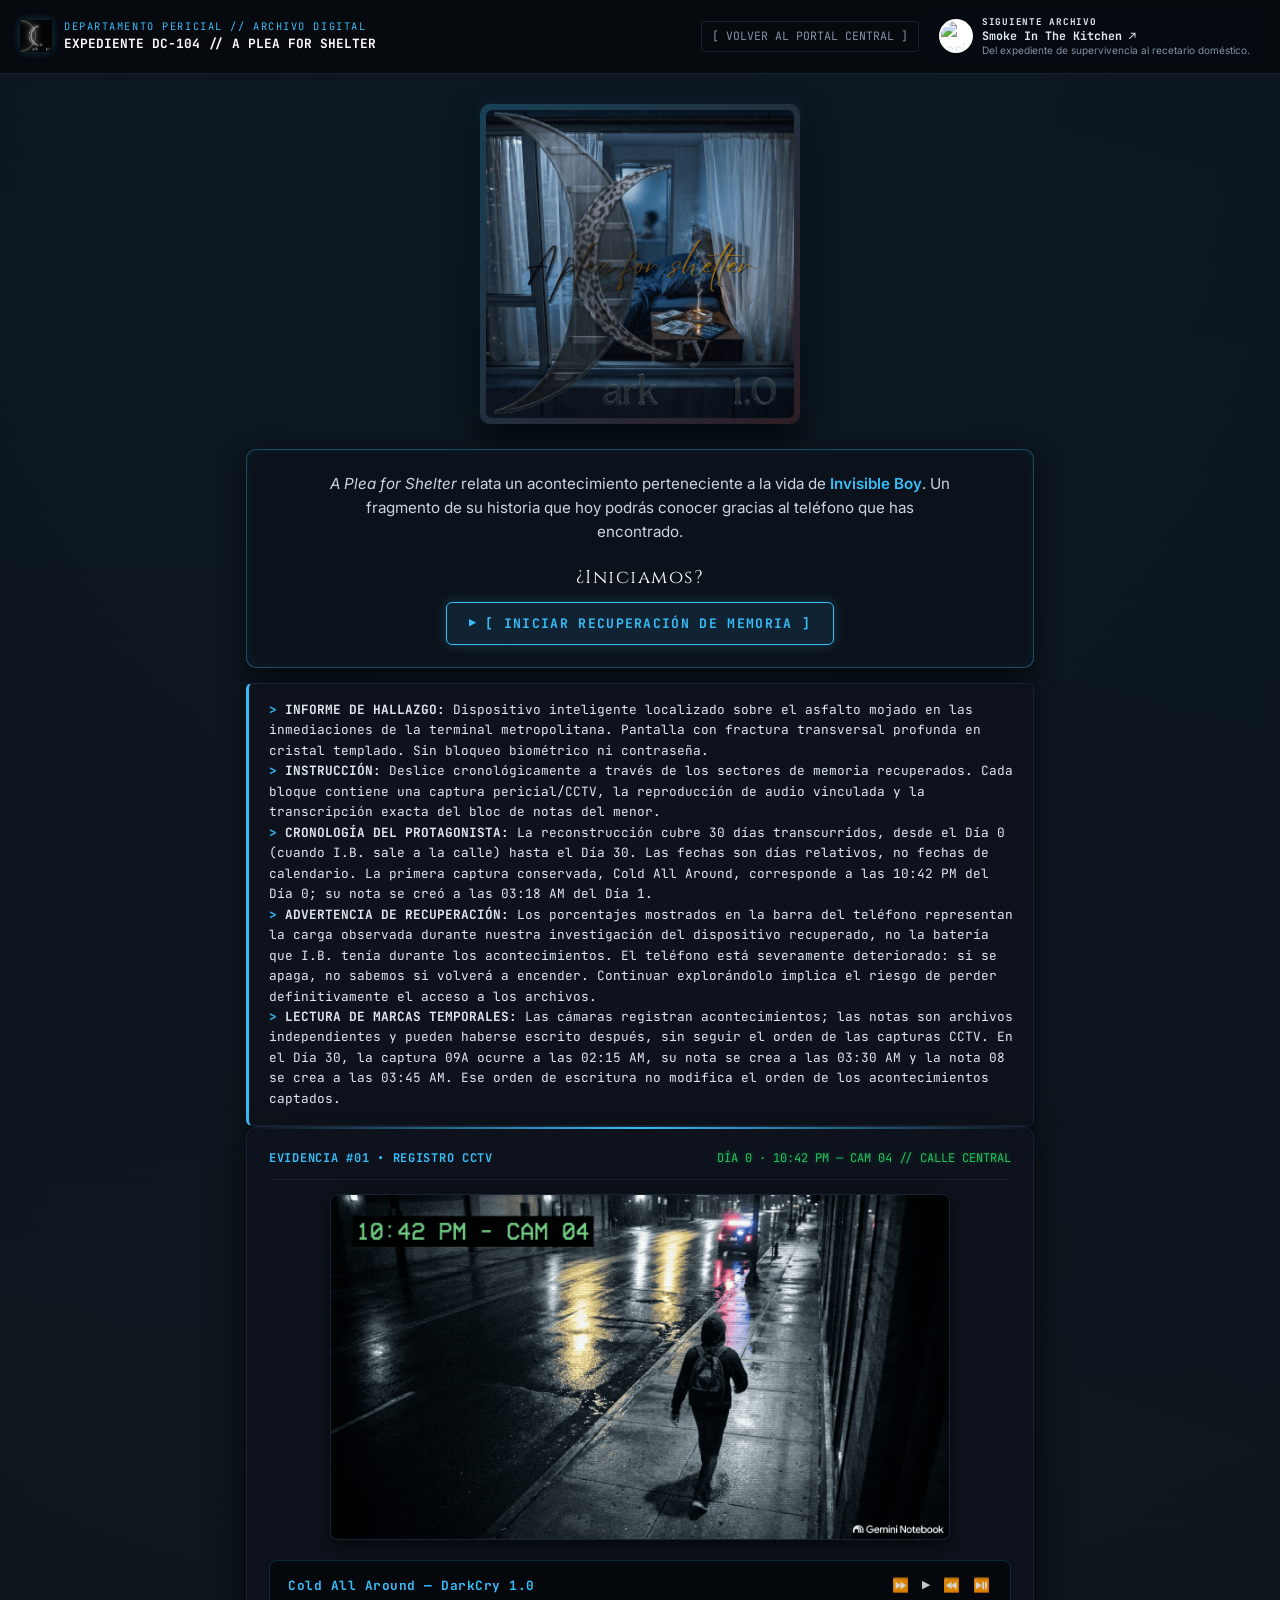
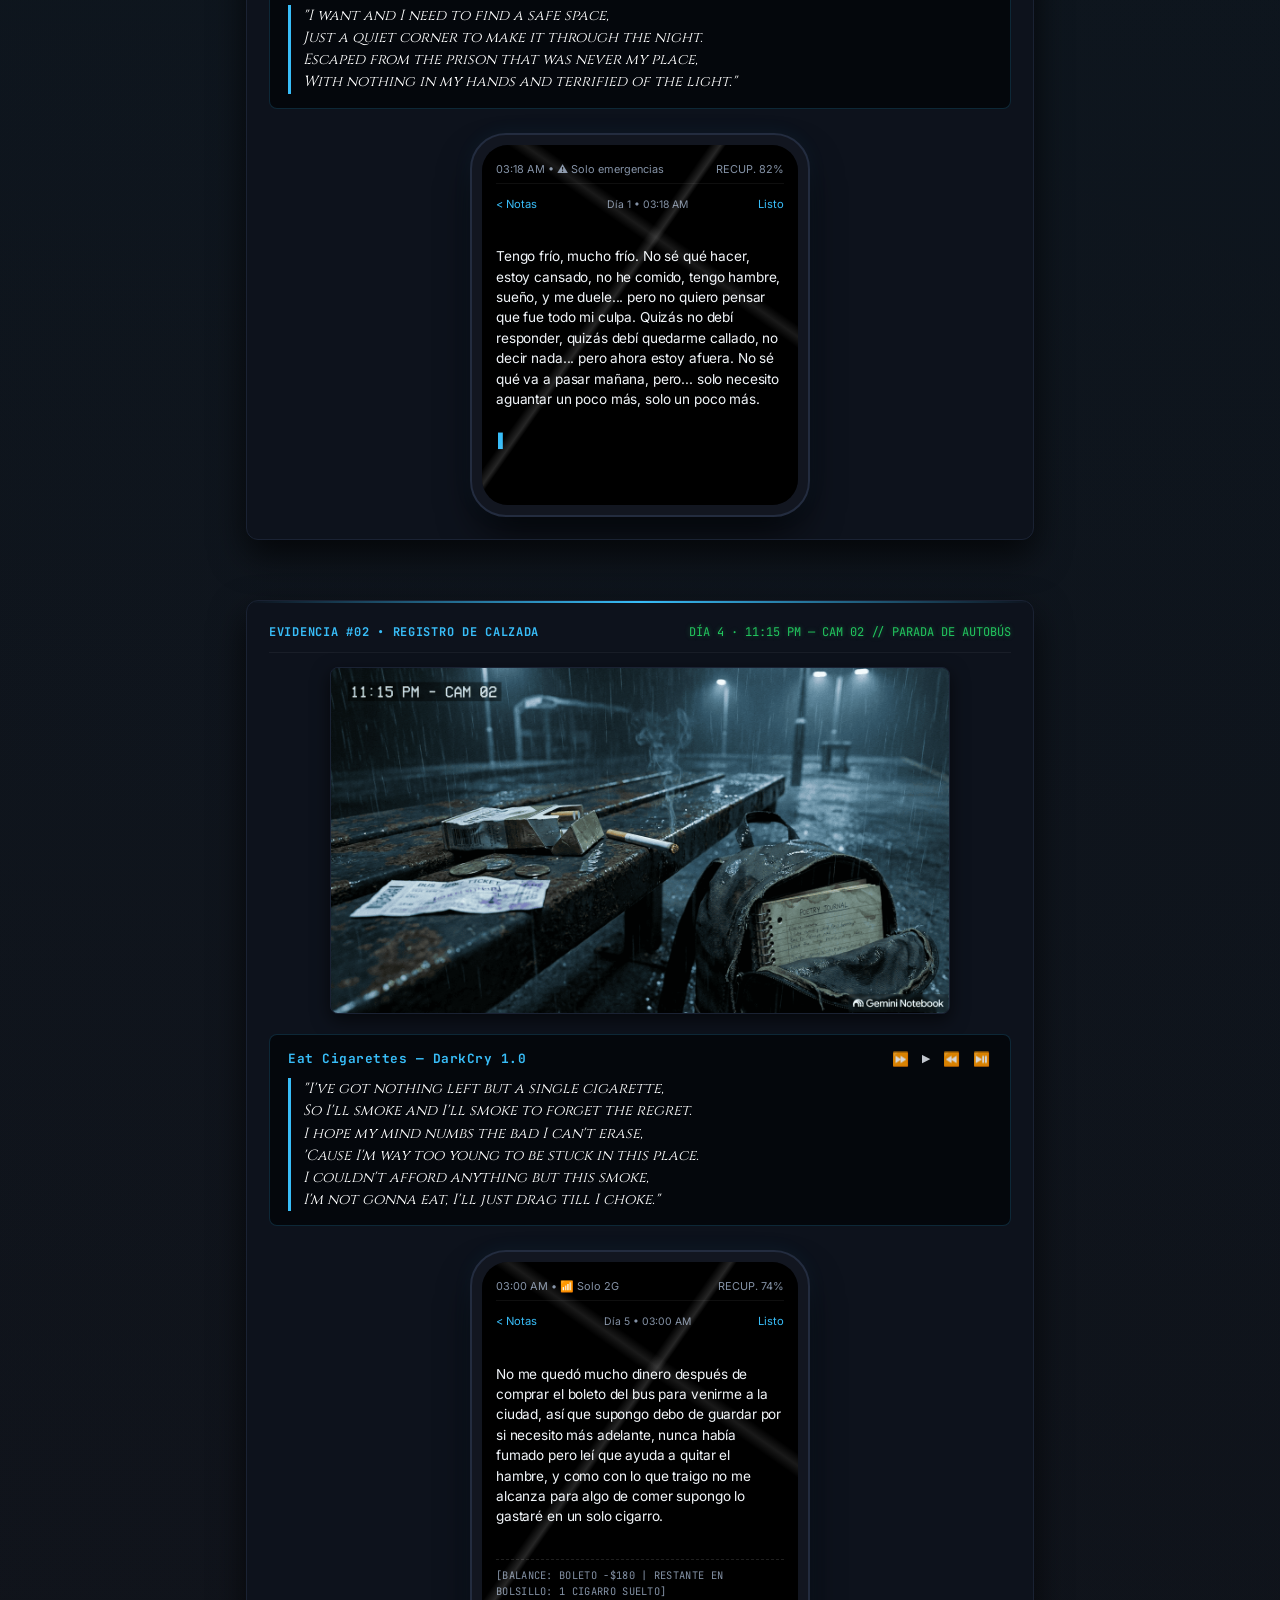
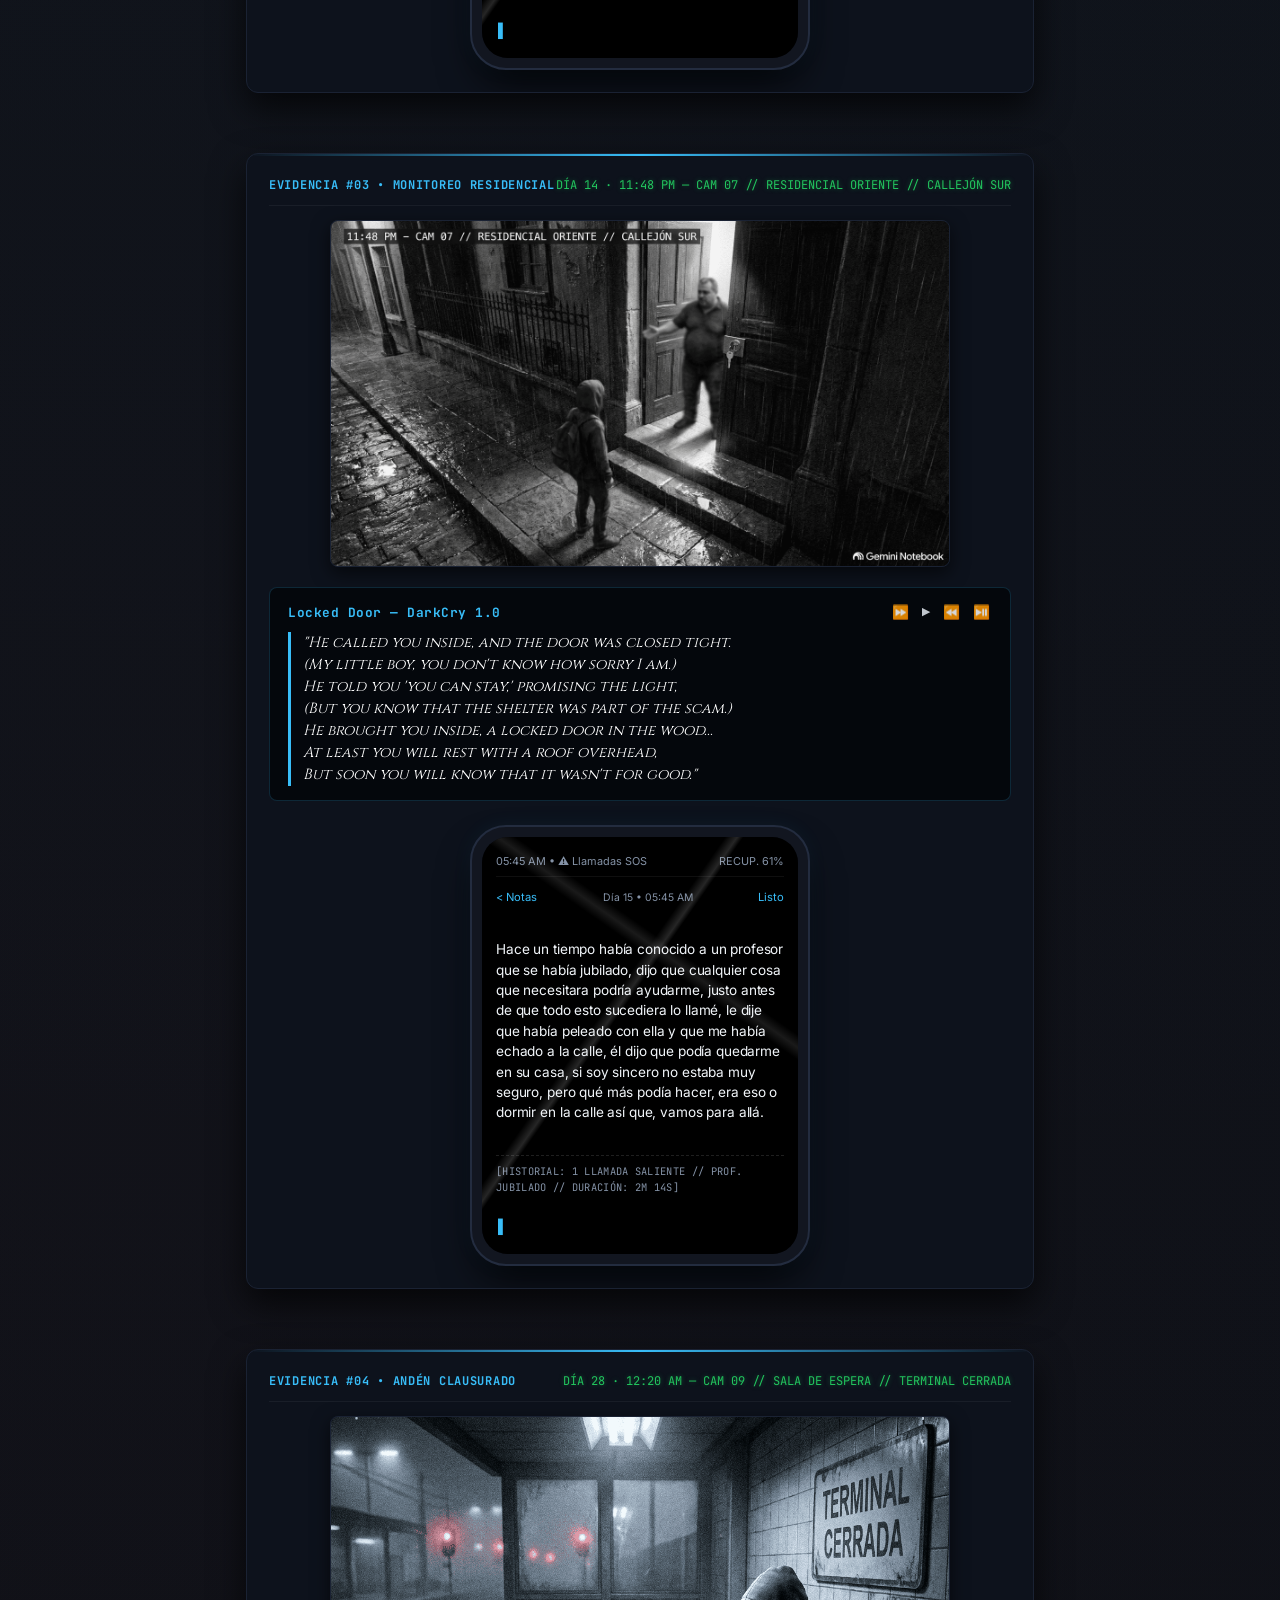
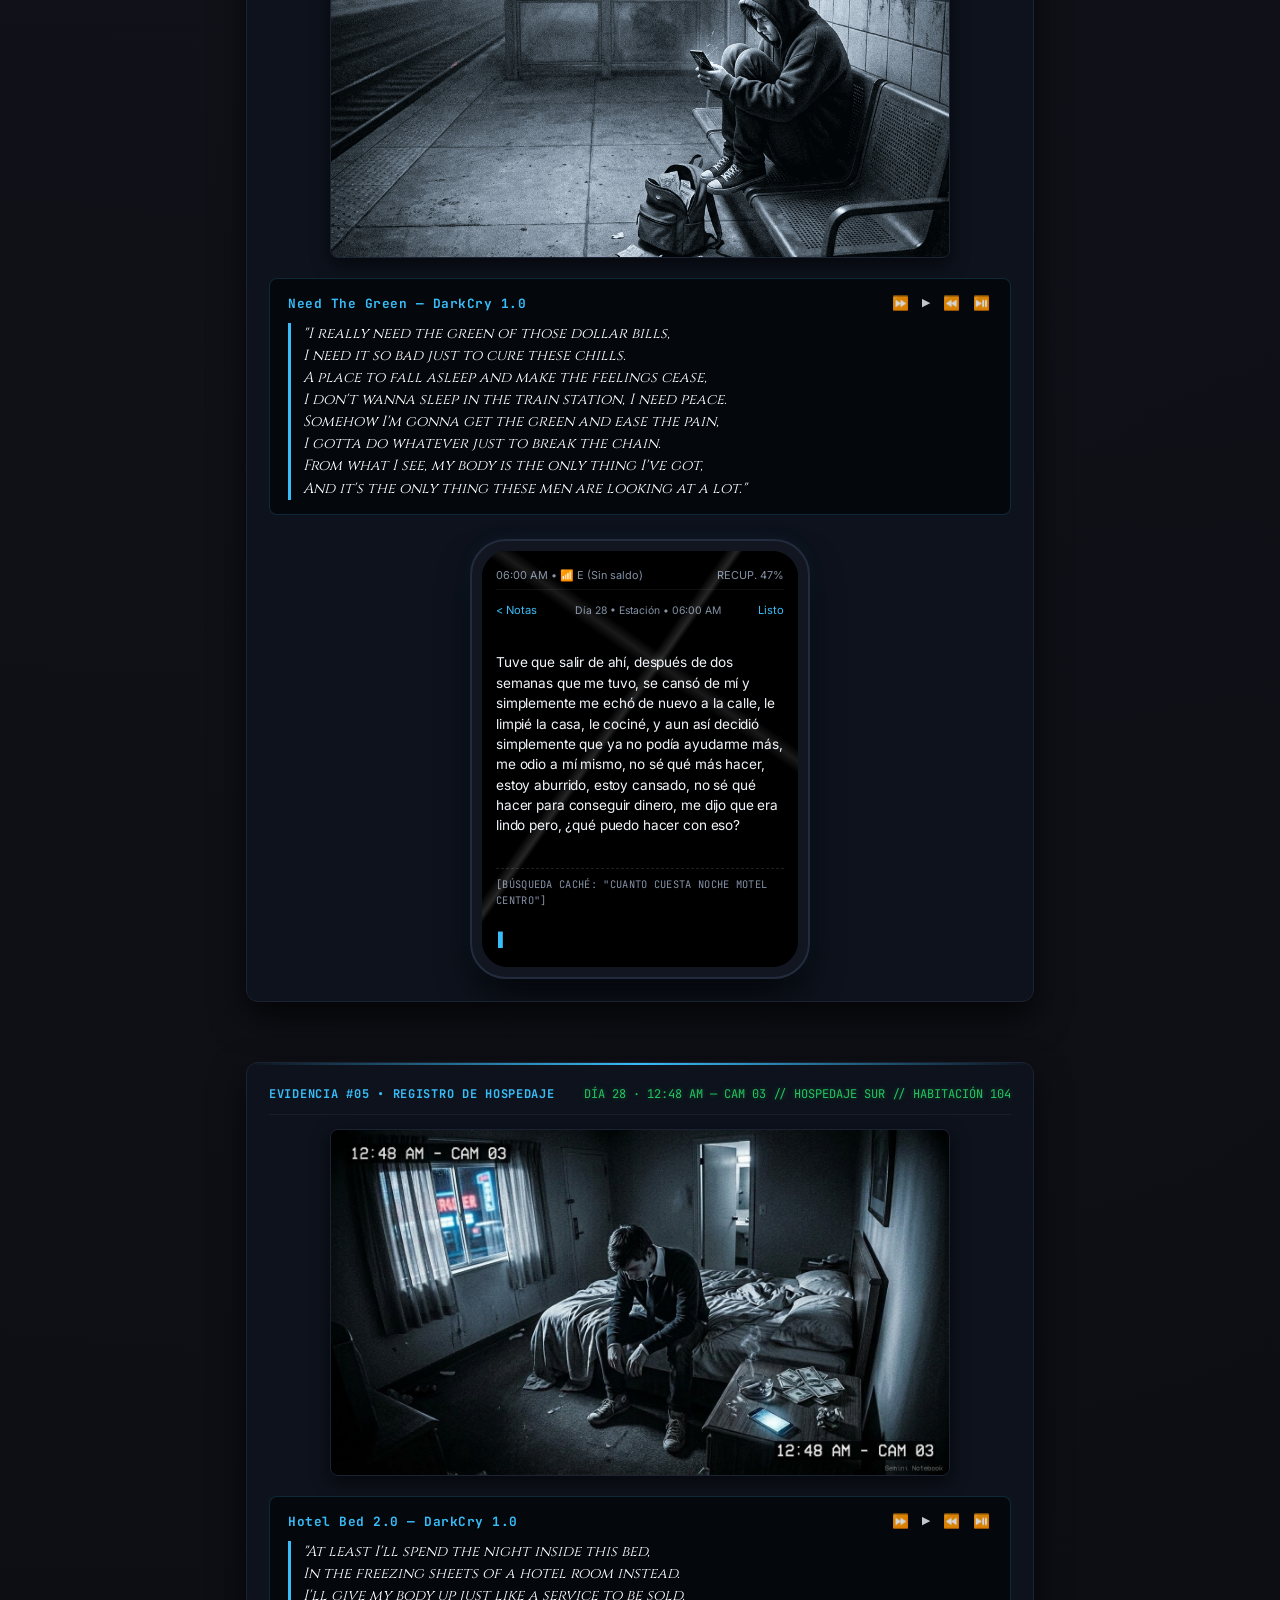
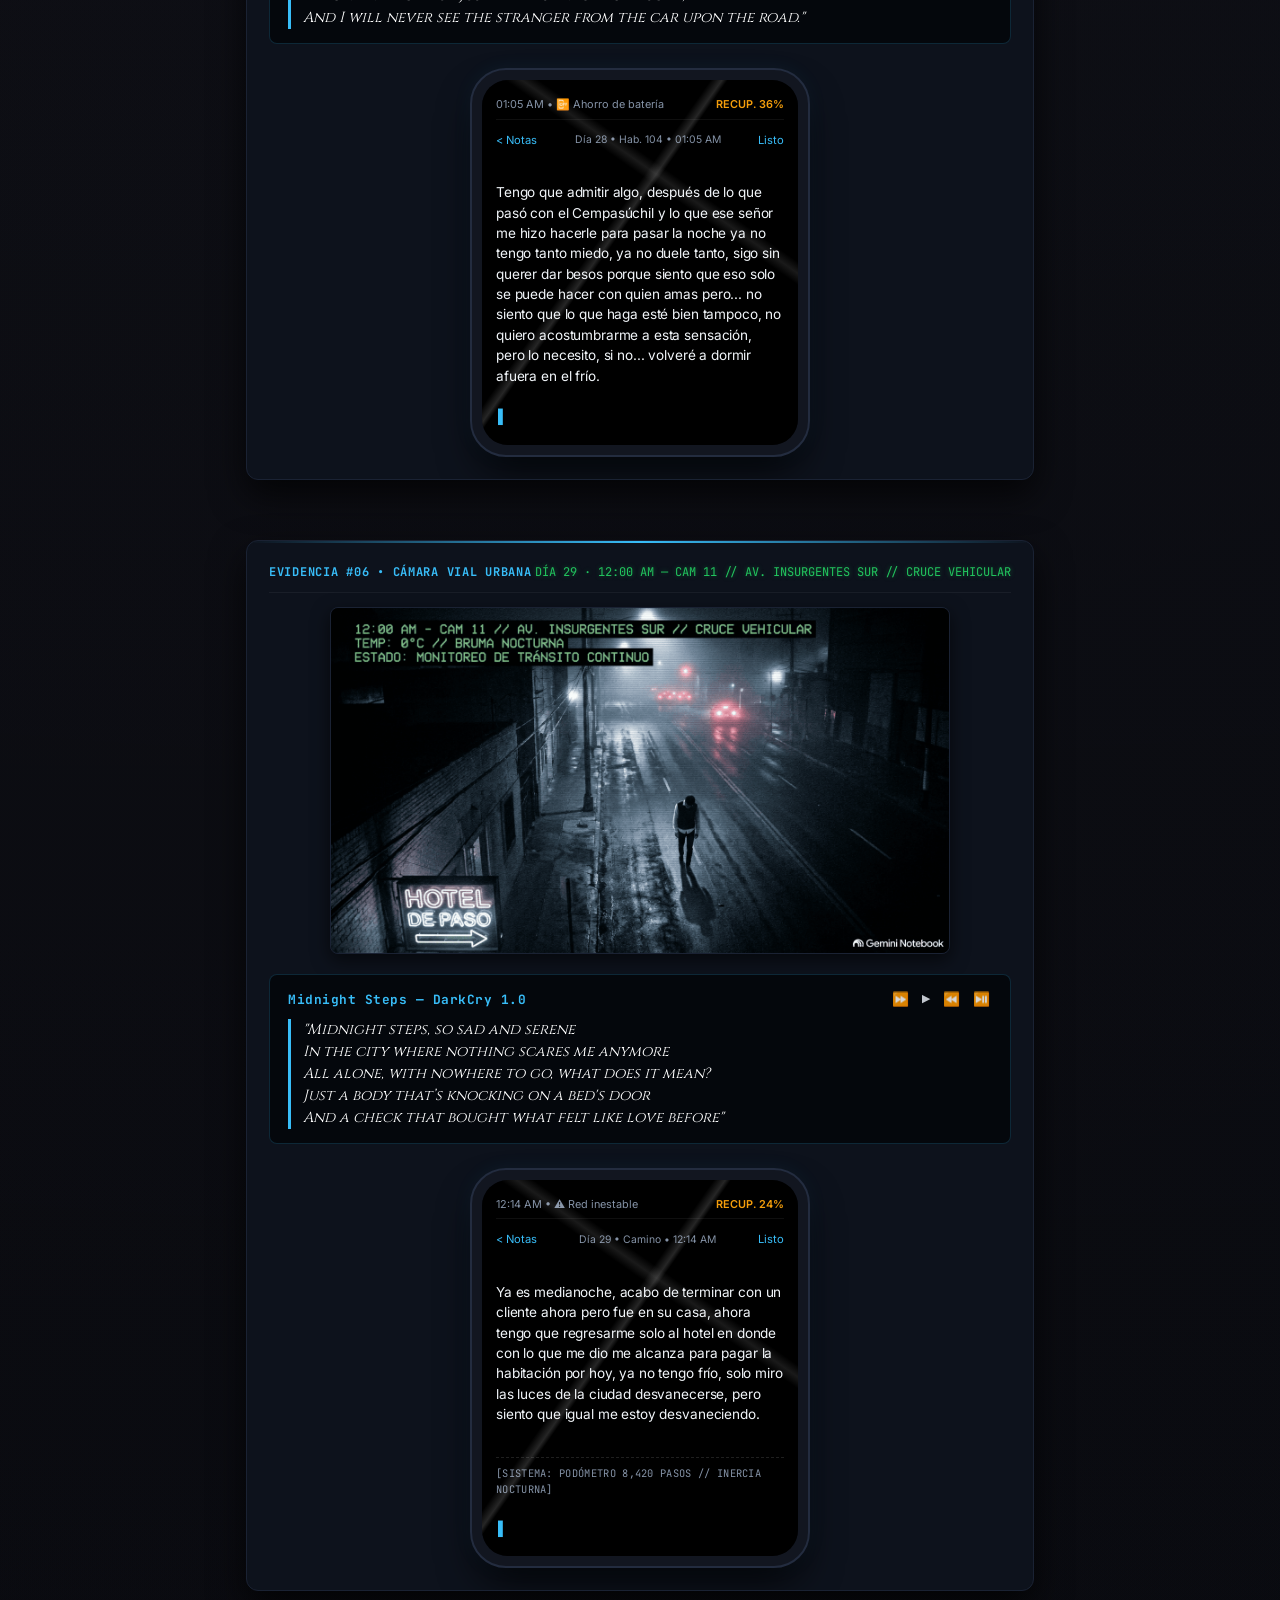
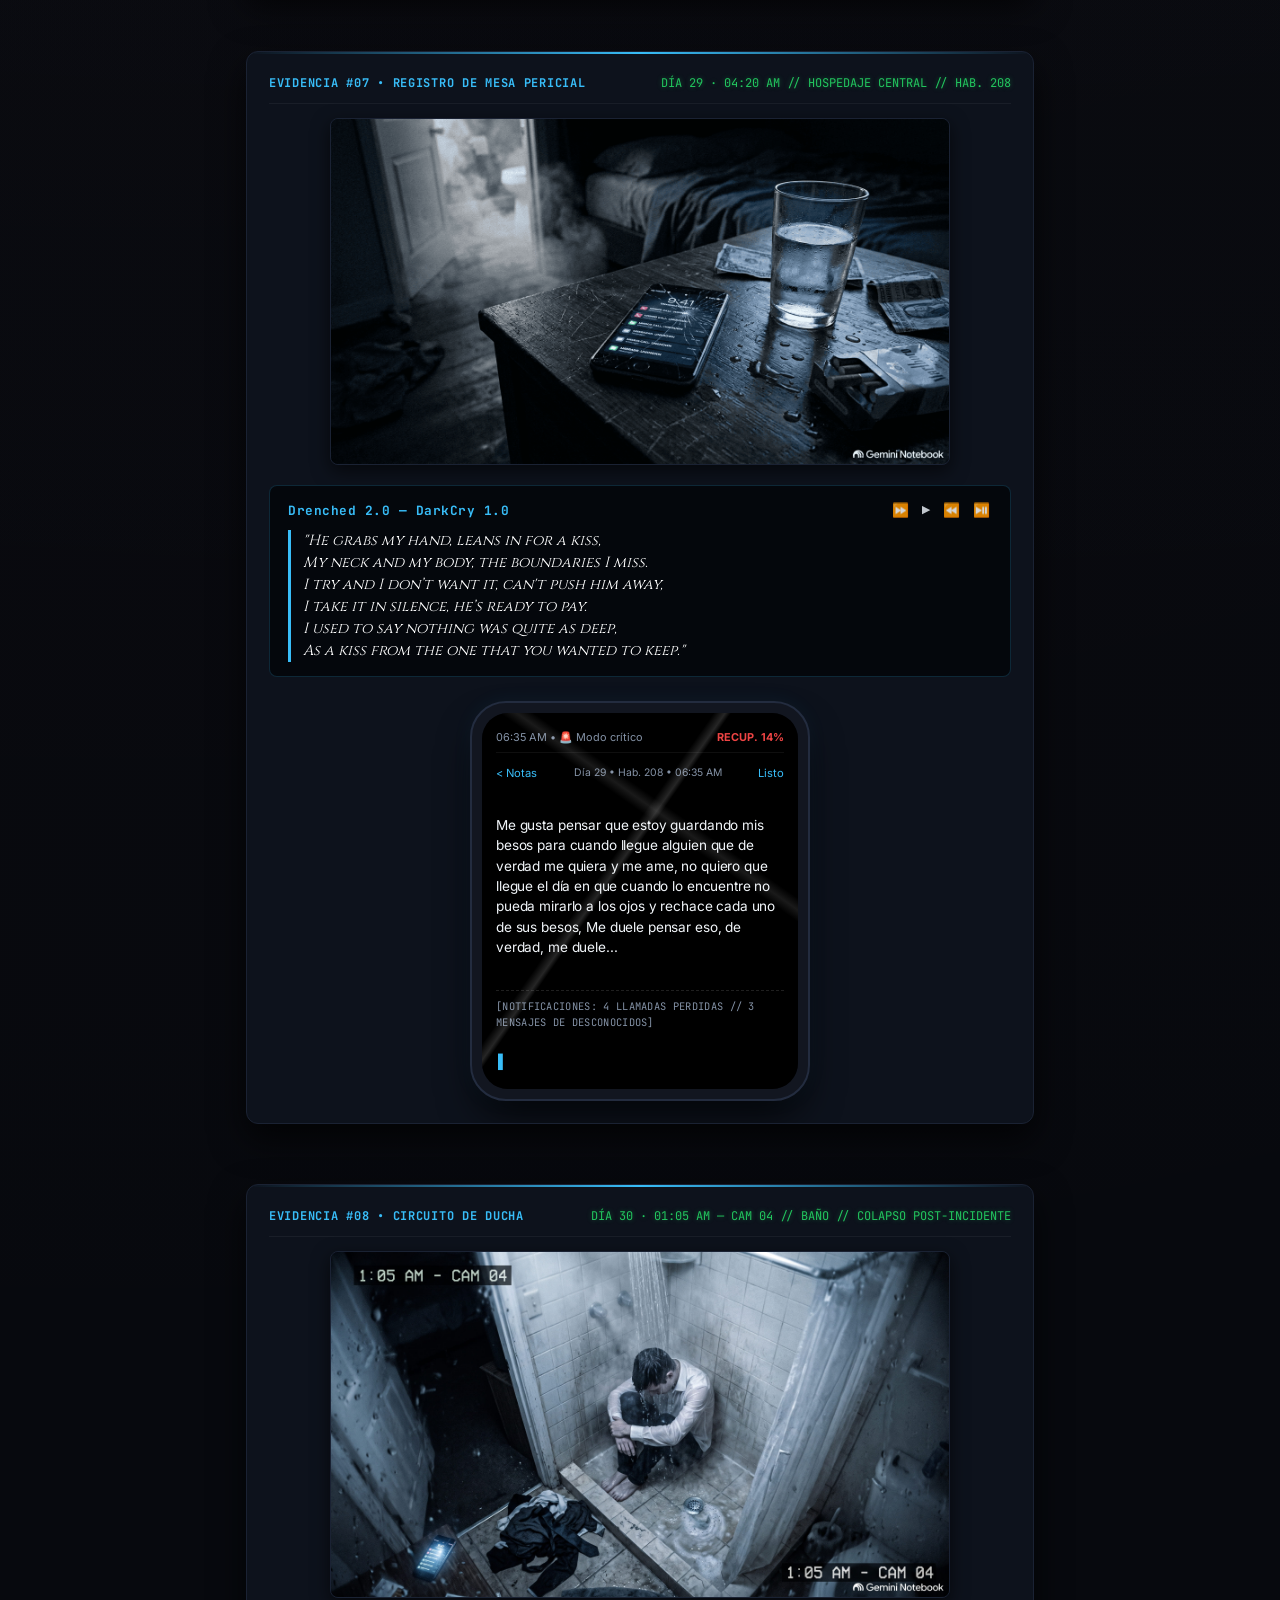
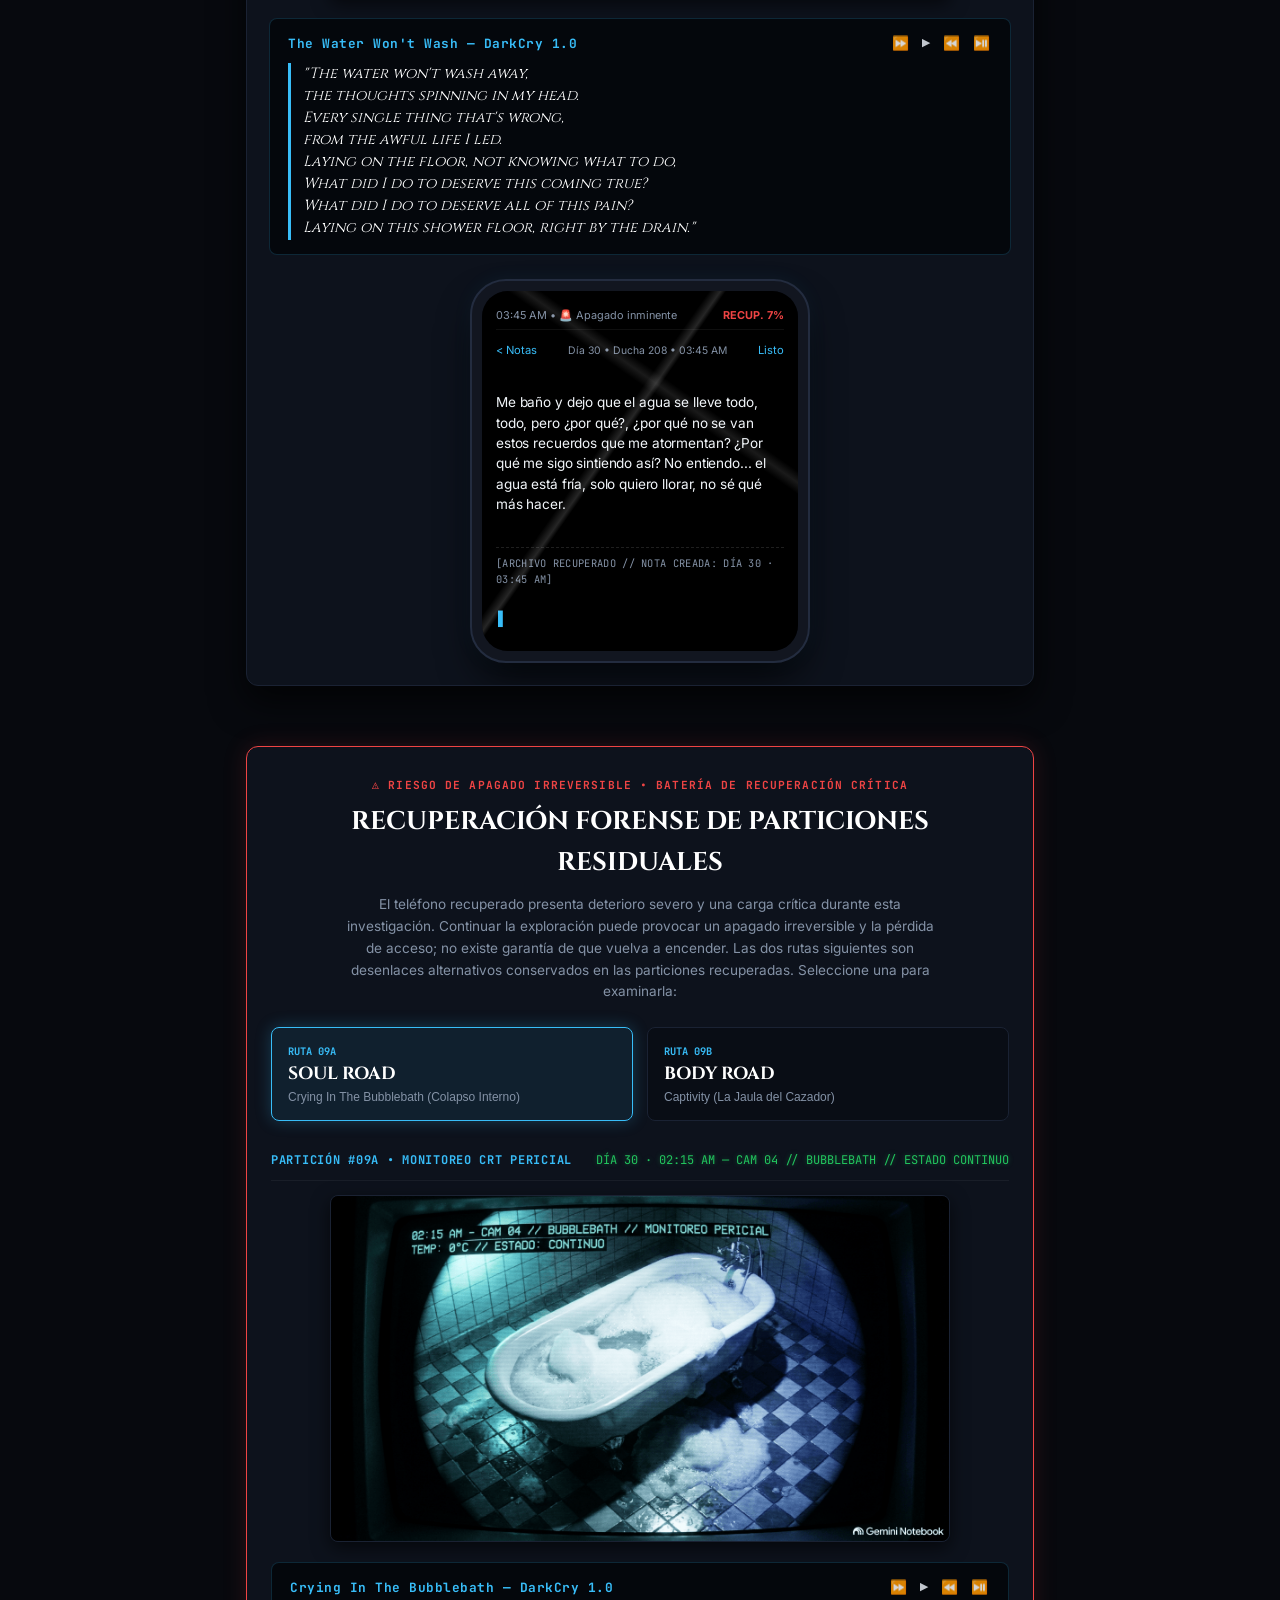
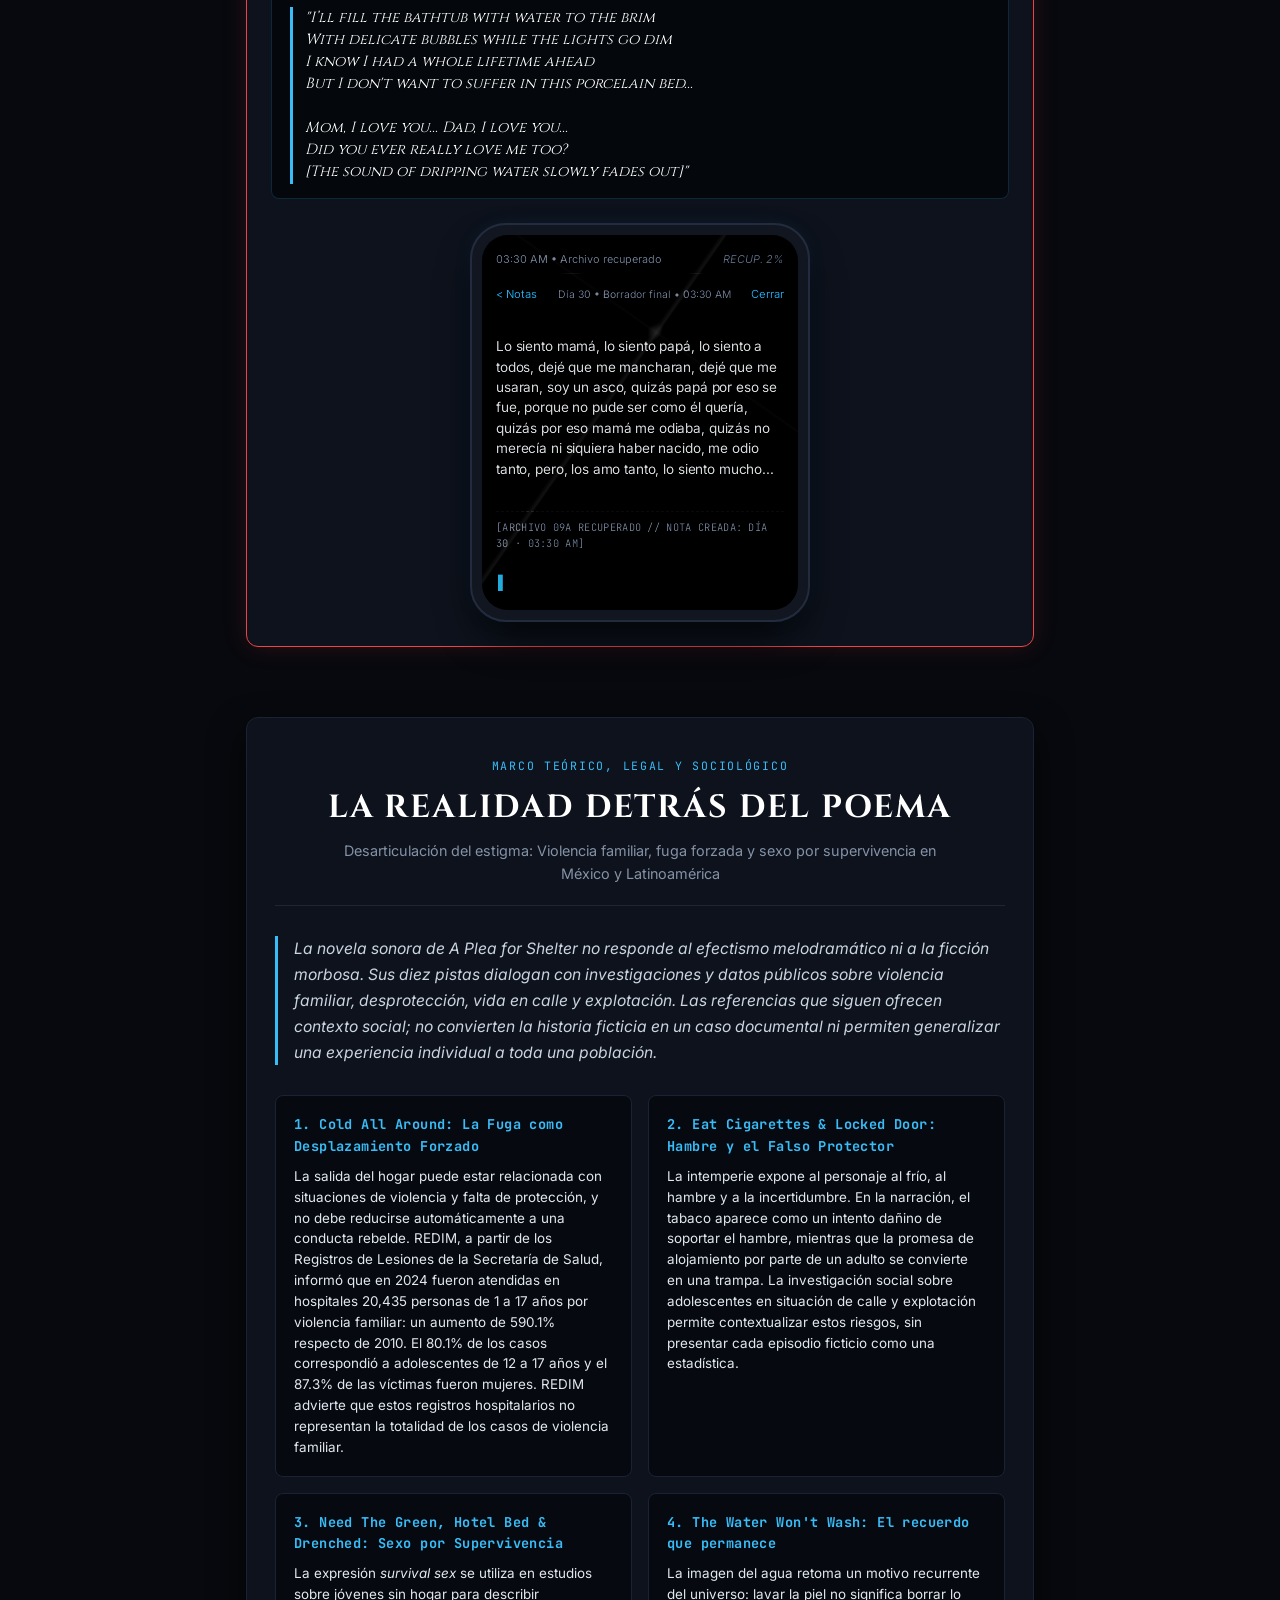
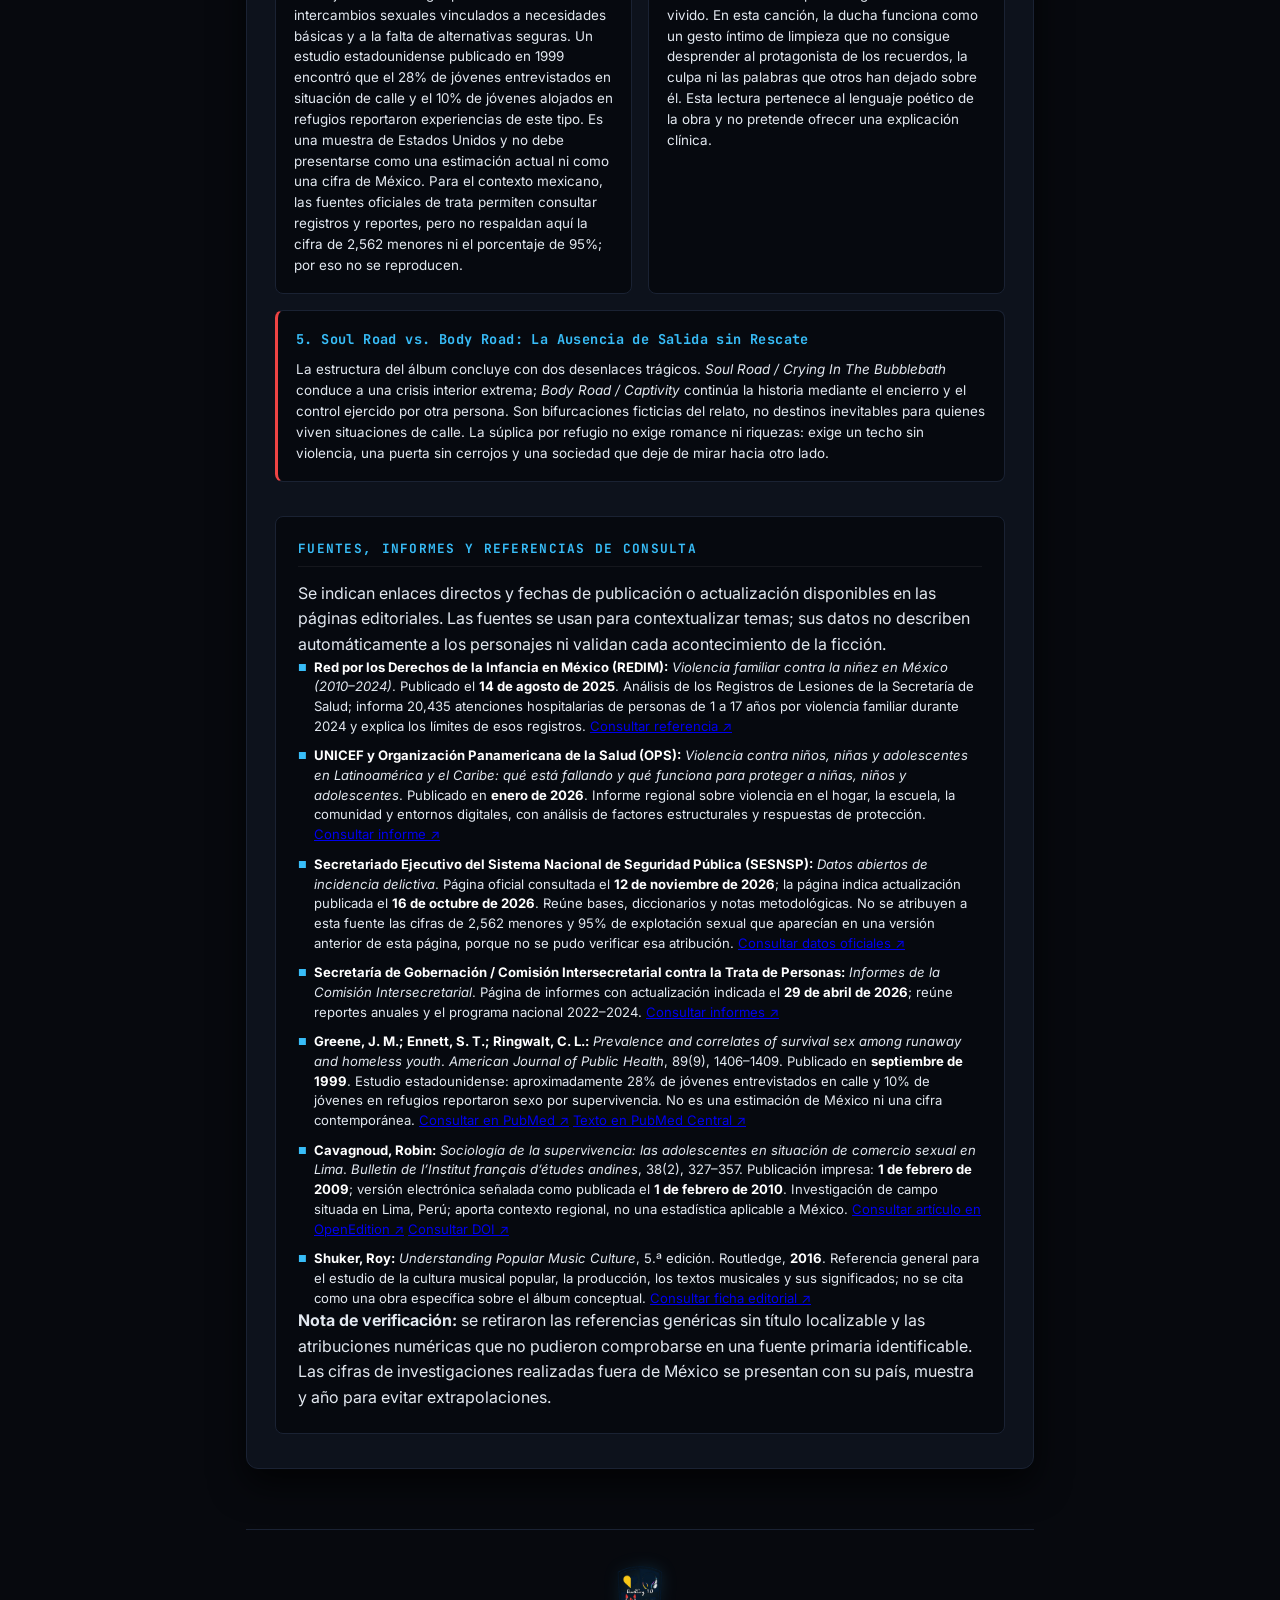
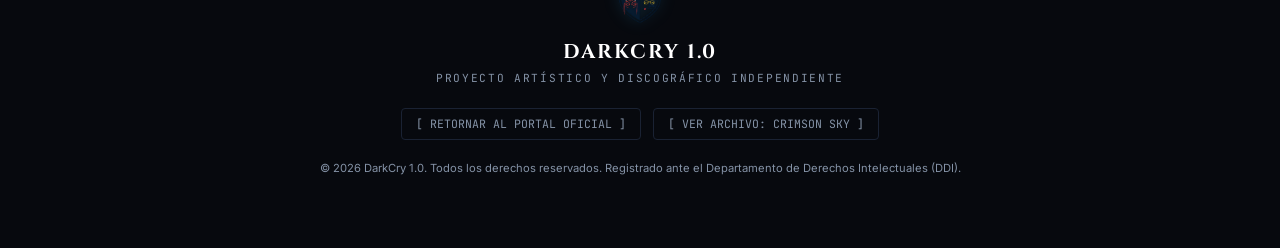
==== commit 5fa6de61: "Structure APFS timeline and recovery notice" ====
--- a/index.html
+++ b/index.html
@@ -60,6 +60,7 @@
 
   <main class="case-container">
 
+    <section class="case-intro">
 <div class="case-cover-wrapper">
         <img src="assets/images/a_plea_for_shelter_cover.png" alt="A Plea for Shelter Cover" class="case-cover">
       </div>
@@ -82,11 +83,11 @@
           <p><span class="prompt-arrow">&gt;</span> <strong>INFORME DE HALLAZGO:</strong> Dispositivo inteligente localizado sobre el asfalto mojado en las inmediaciones de la terminal metropolitana. Pantalla con fractura transversal profunda en cristal templado. Sin bloqueo biométrico ni contraseña.</p>
           <p><span class="prompt-arrow">&gt;</span> <strong>INSTRUCCIÓN:</strong> Deslice cronológicamente a través de los sectores de memoria recuperados. Cada bloque contiene una captura pericial/CCTV, la reproducción de audio vinculada y la transcripción exacta del bloc de notas del menor.</p>
         </div>
-      </div>
-      <div class="terminal-text recovery-context">
+      <div class="recovery-context">
         <p><span class="prompt-arrow">&gt;</span> <strong>CRONOLOGÍA DEL PROTAGONISTA:</strong> La reconstrucción cubre 30 días transcurridos, desde el Día 0 (cuando I.B. sale a la calle) hasta el Día 30. Las fechas son días relativos, no fechas de calendario. La primera captura conservada, Cold All Around, corresponde a las 10:42 PM del Día 0; su nota se creó a las 03:18 AM del Día 1.</p>
         <p><span class="prompt-arrow">&gt;</span> <strong>ADVERTENCIA DE RECUPERACIÓN:</strong> Los porcentajes mostrados en la barra del teléfono representan la carga observada durante nuestra investigación del dispositivo recuperado, no la batería que I.B. tenía durante los acontecimientos. El teléfono está severamente deteriorado: si se apaga, no sabemos si volverá a encender. Continuar explorándolo implica el riesgo de perder definitivamente el acceso a los archivos.</p>
         <p><span class="prompt-arrow">&gt;</span> <strong>LECTURA DE MARCAS TEMPORALES:</strong> Las cámaras registran acontecimientos; las notas son archivos independientes y pueden haberse escrito después, sin seguir el orden de las capturas CCTV. En el Día 30, la captura 09A ocurre a las 02:15 AM, su nota se crea a las 03:30 AM y la nota 08 se crea a las 03:45 AM. Ese orden de escritura no modifica el orden de los acontecimientos captados.</p>
+      </div>
       </div>
     </section>
 
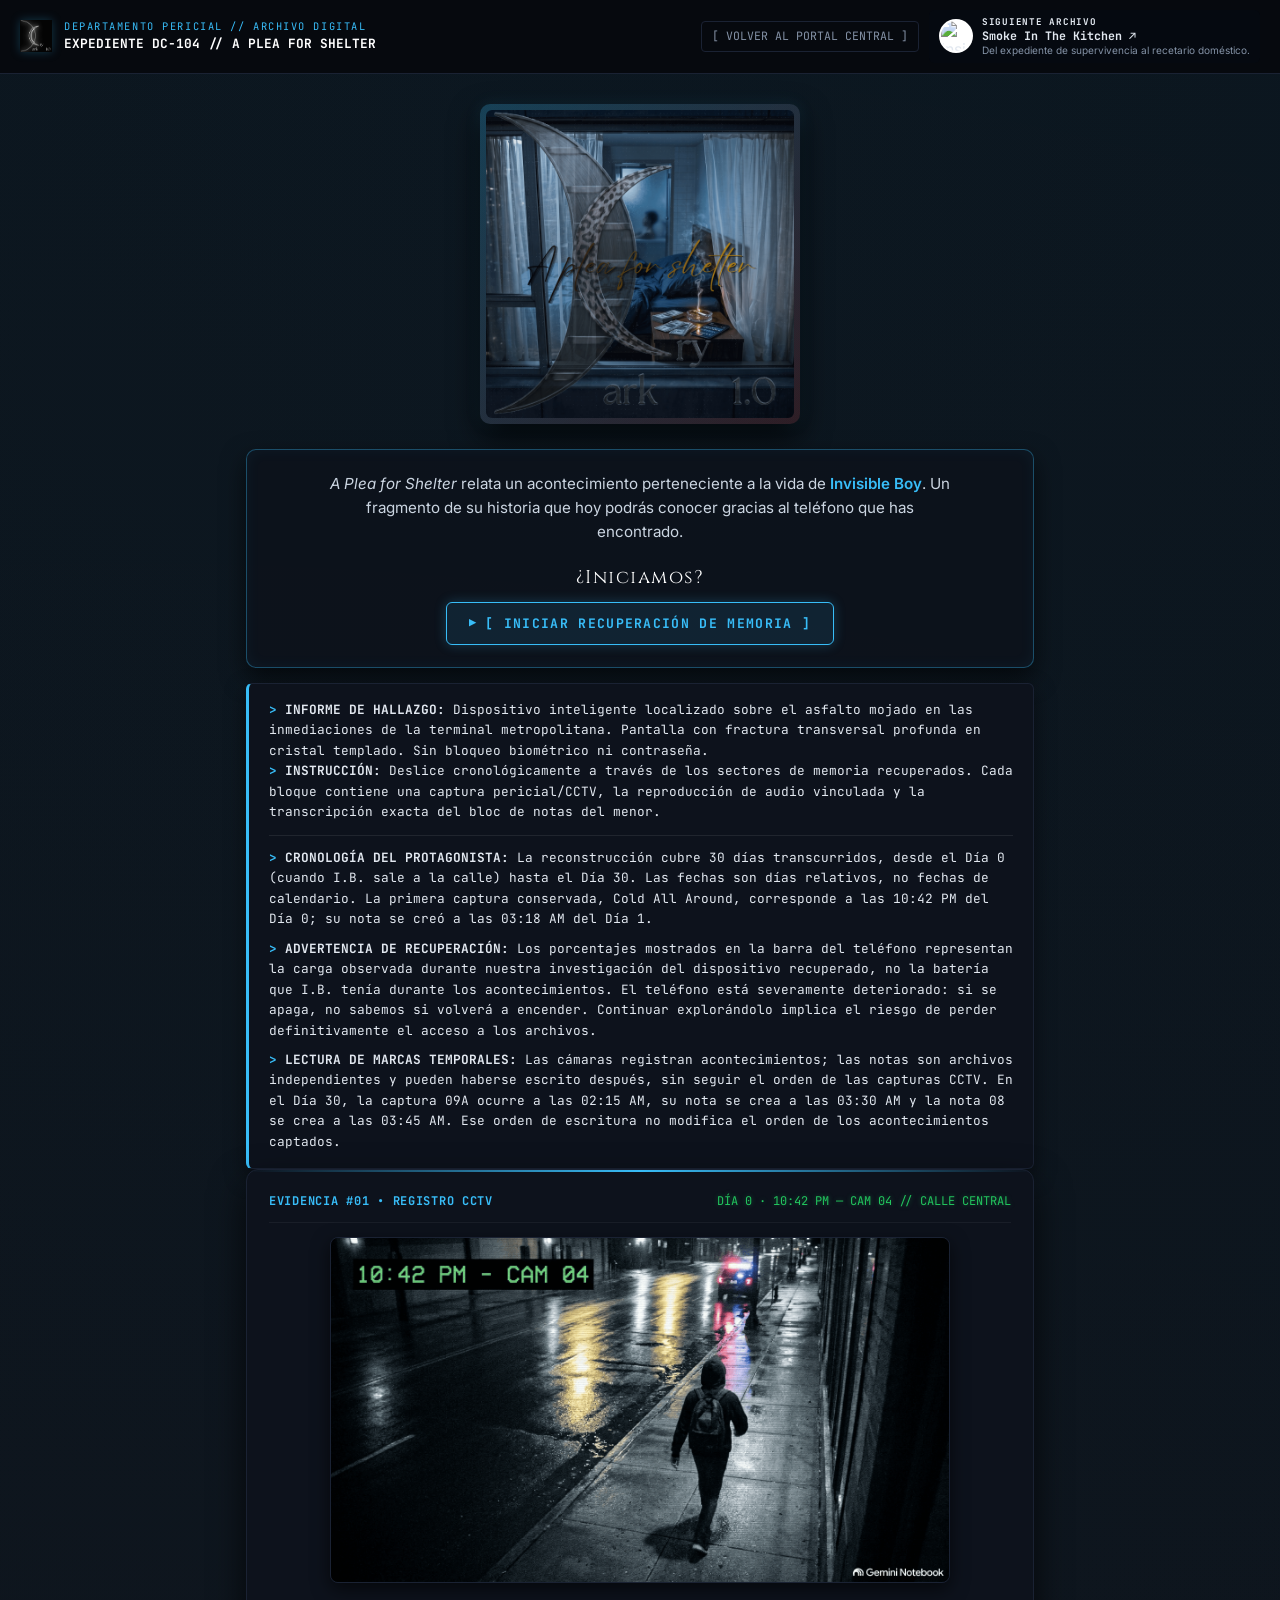
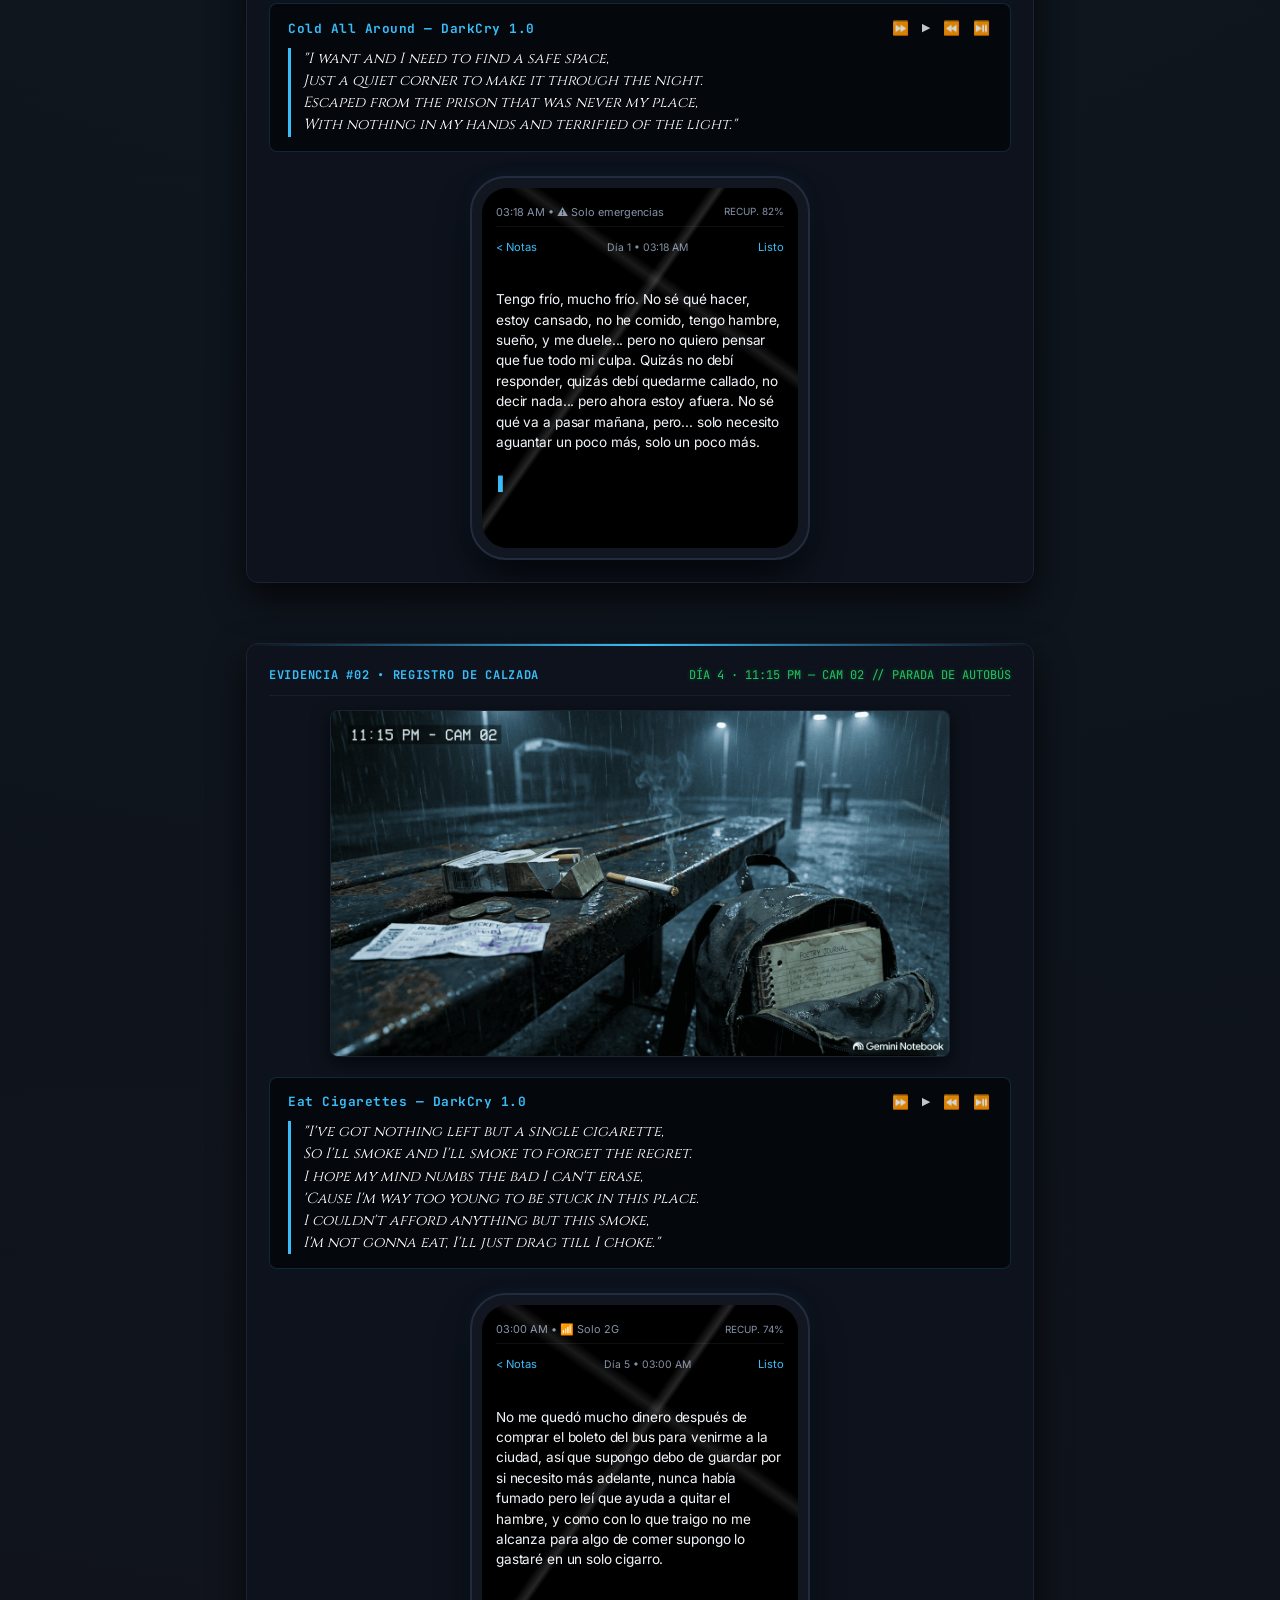
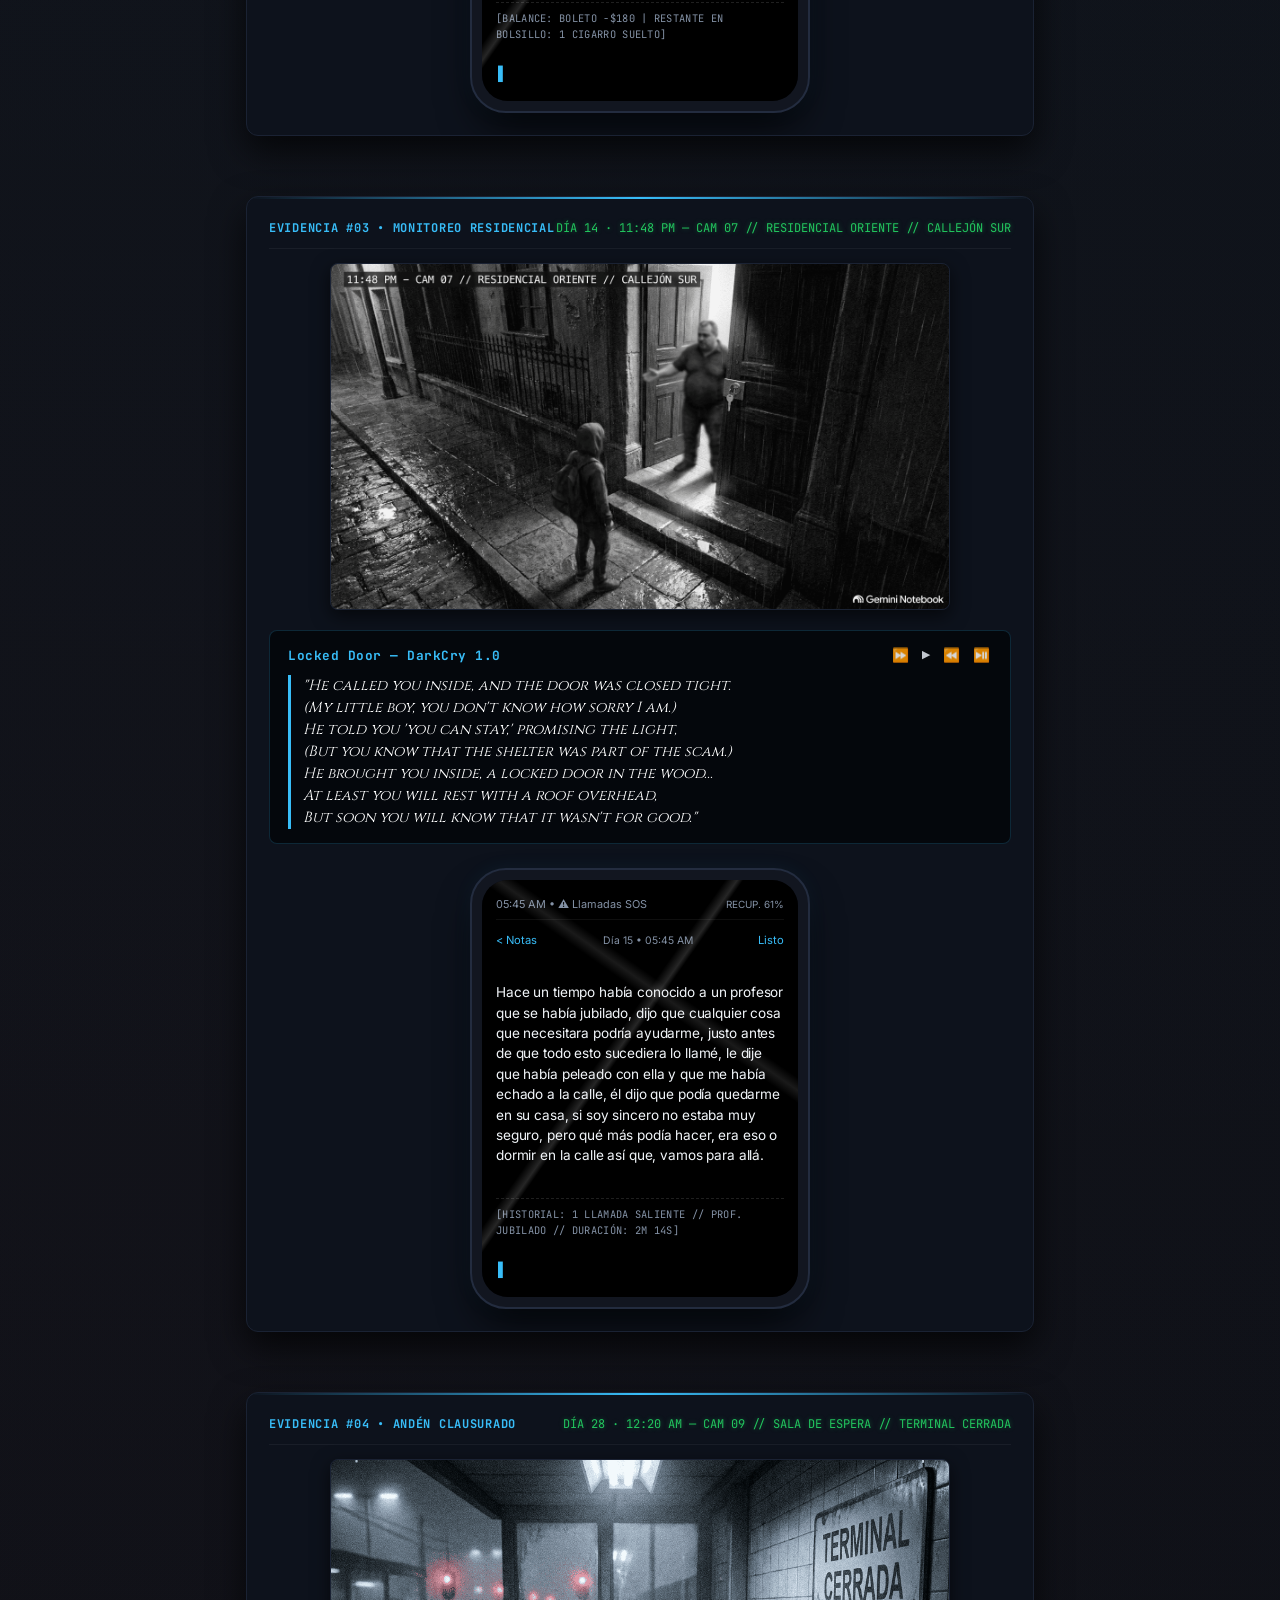
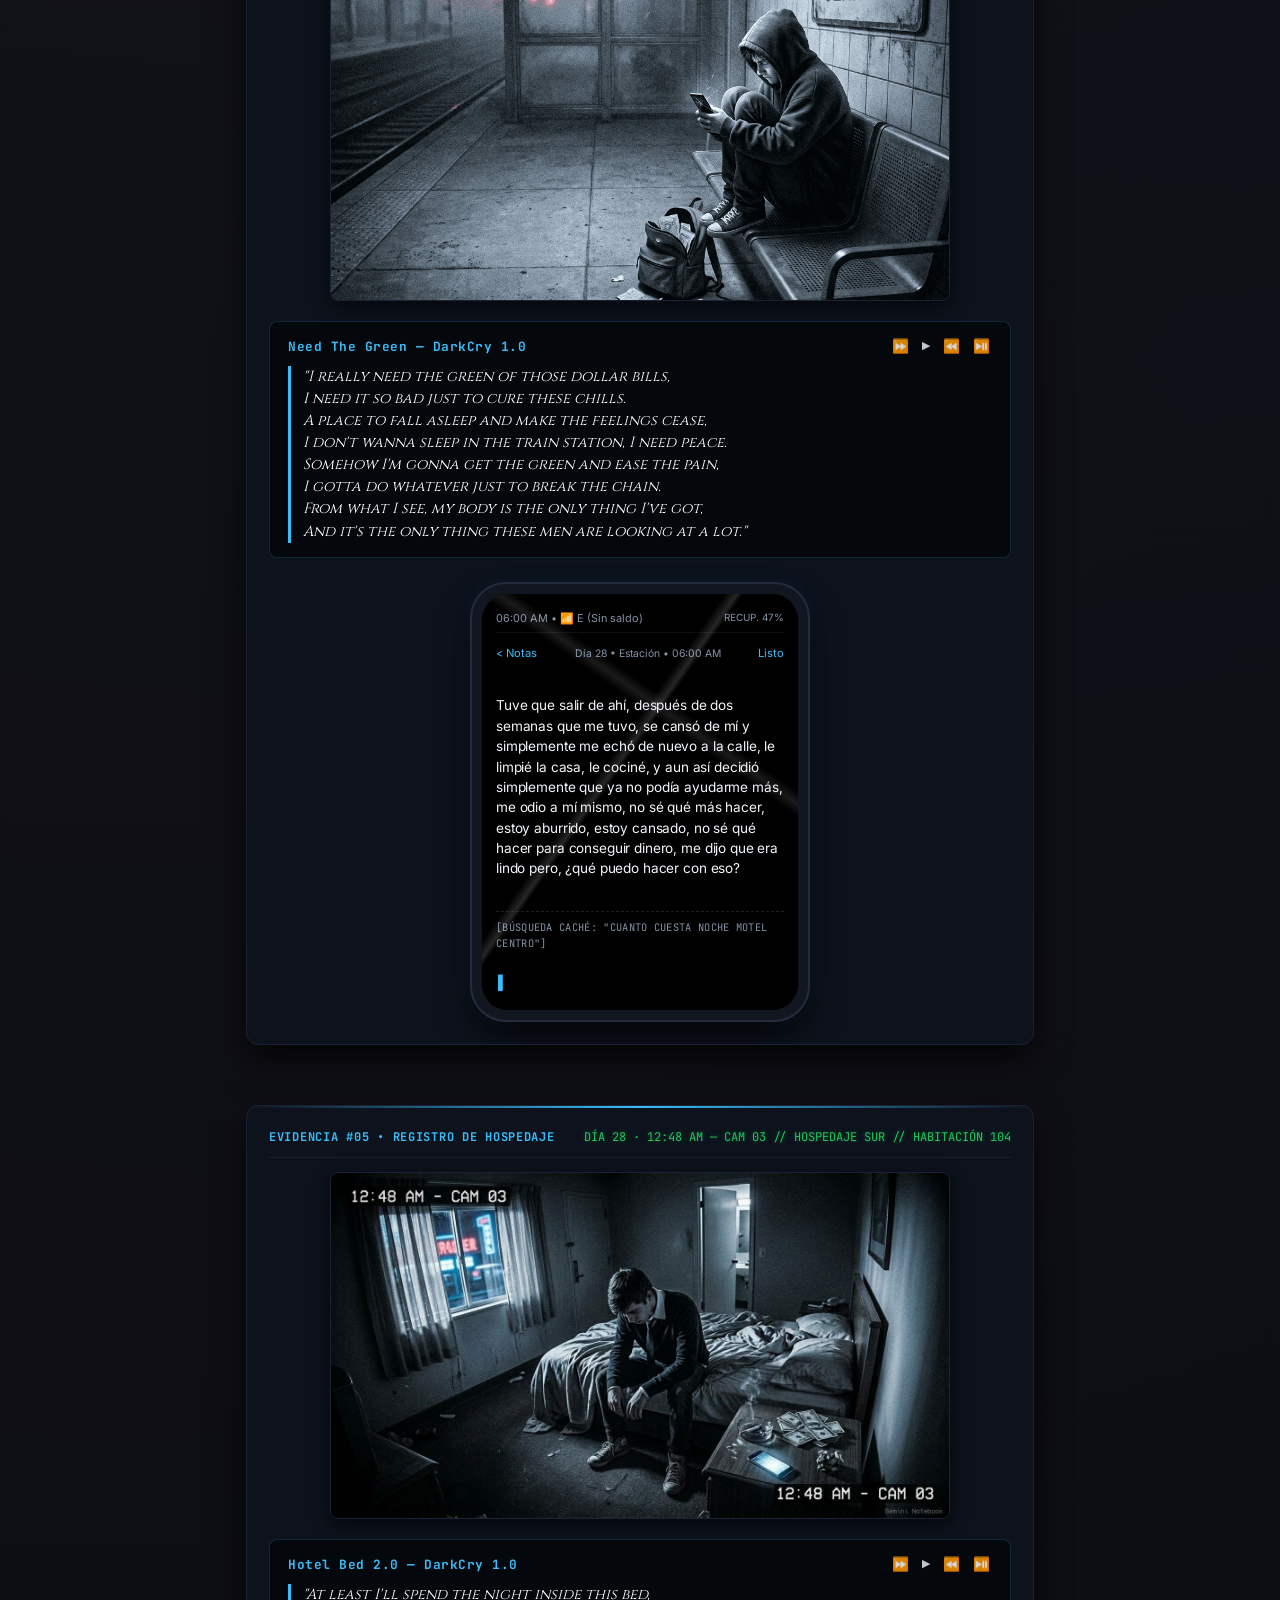
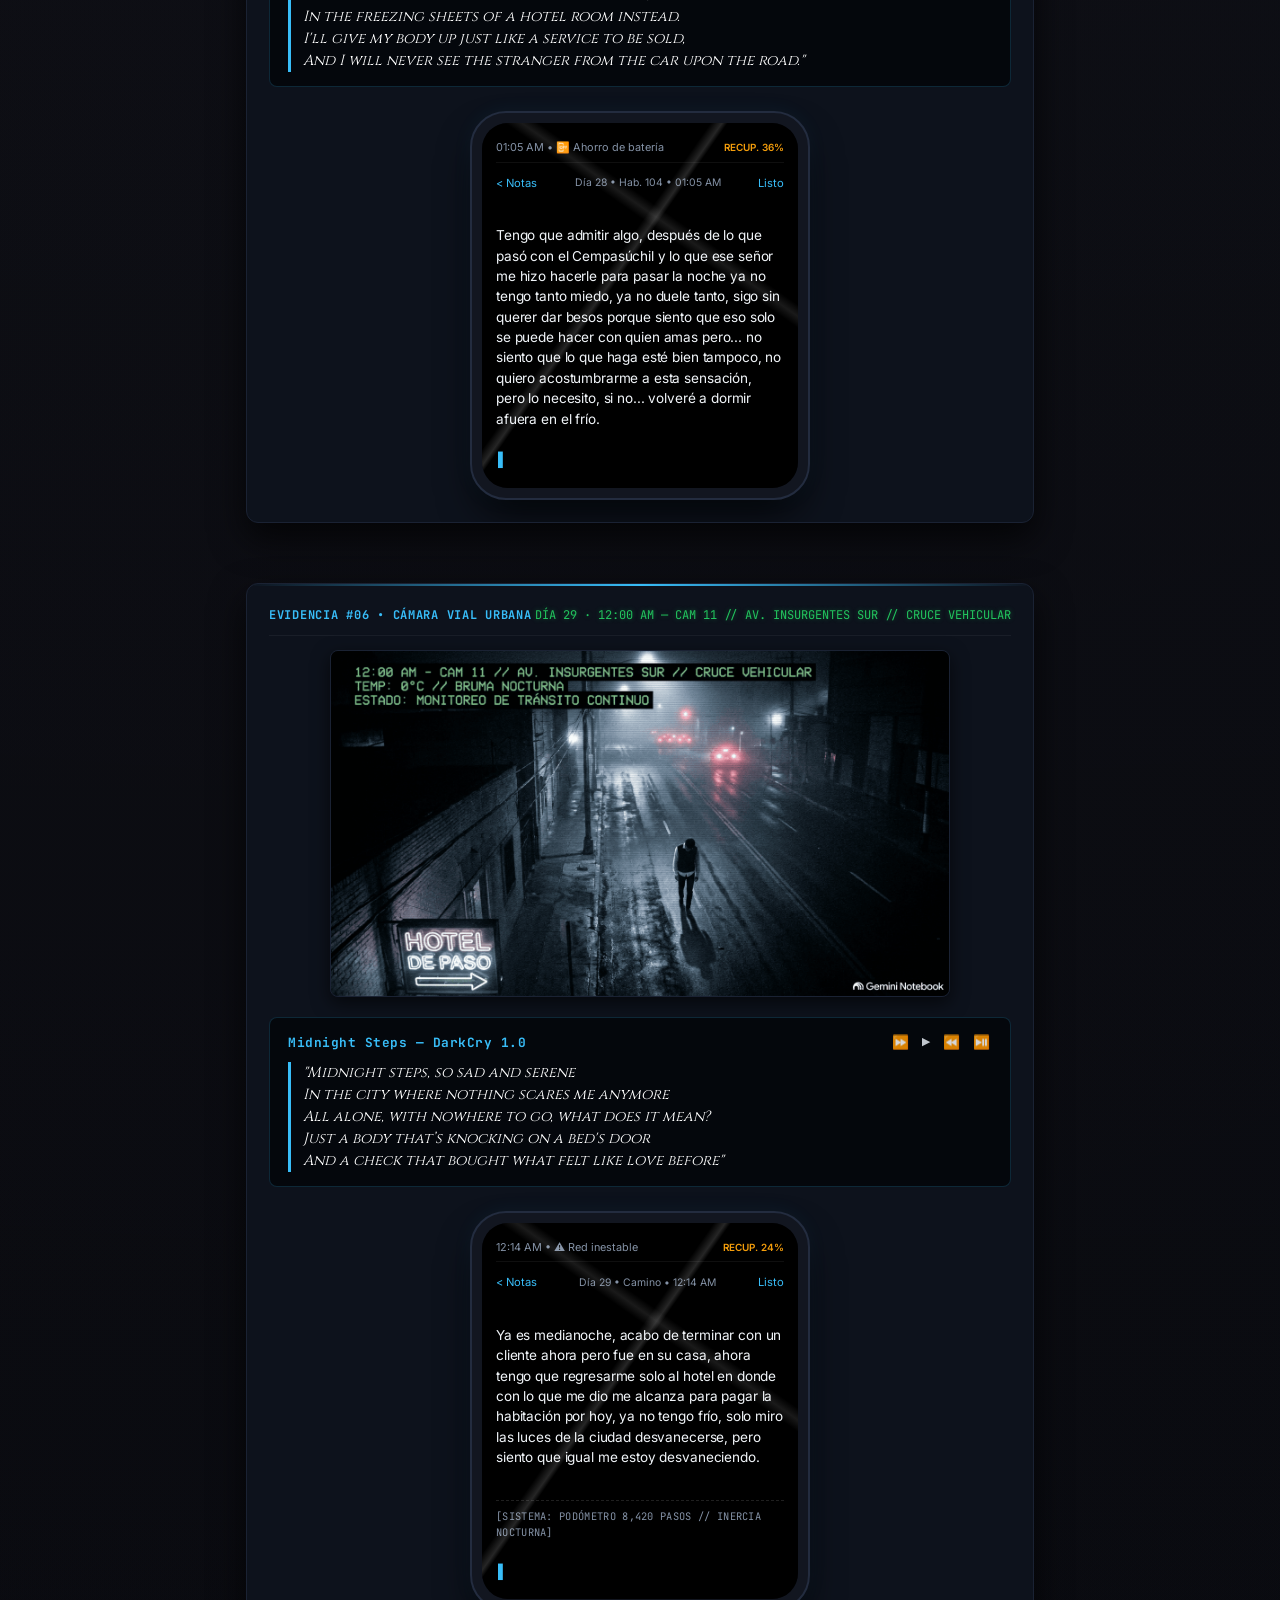
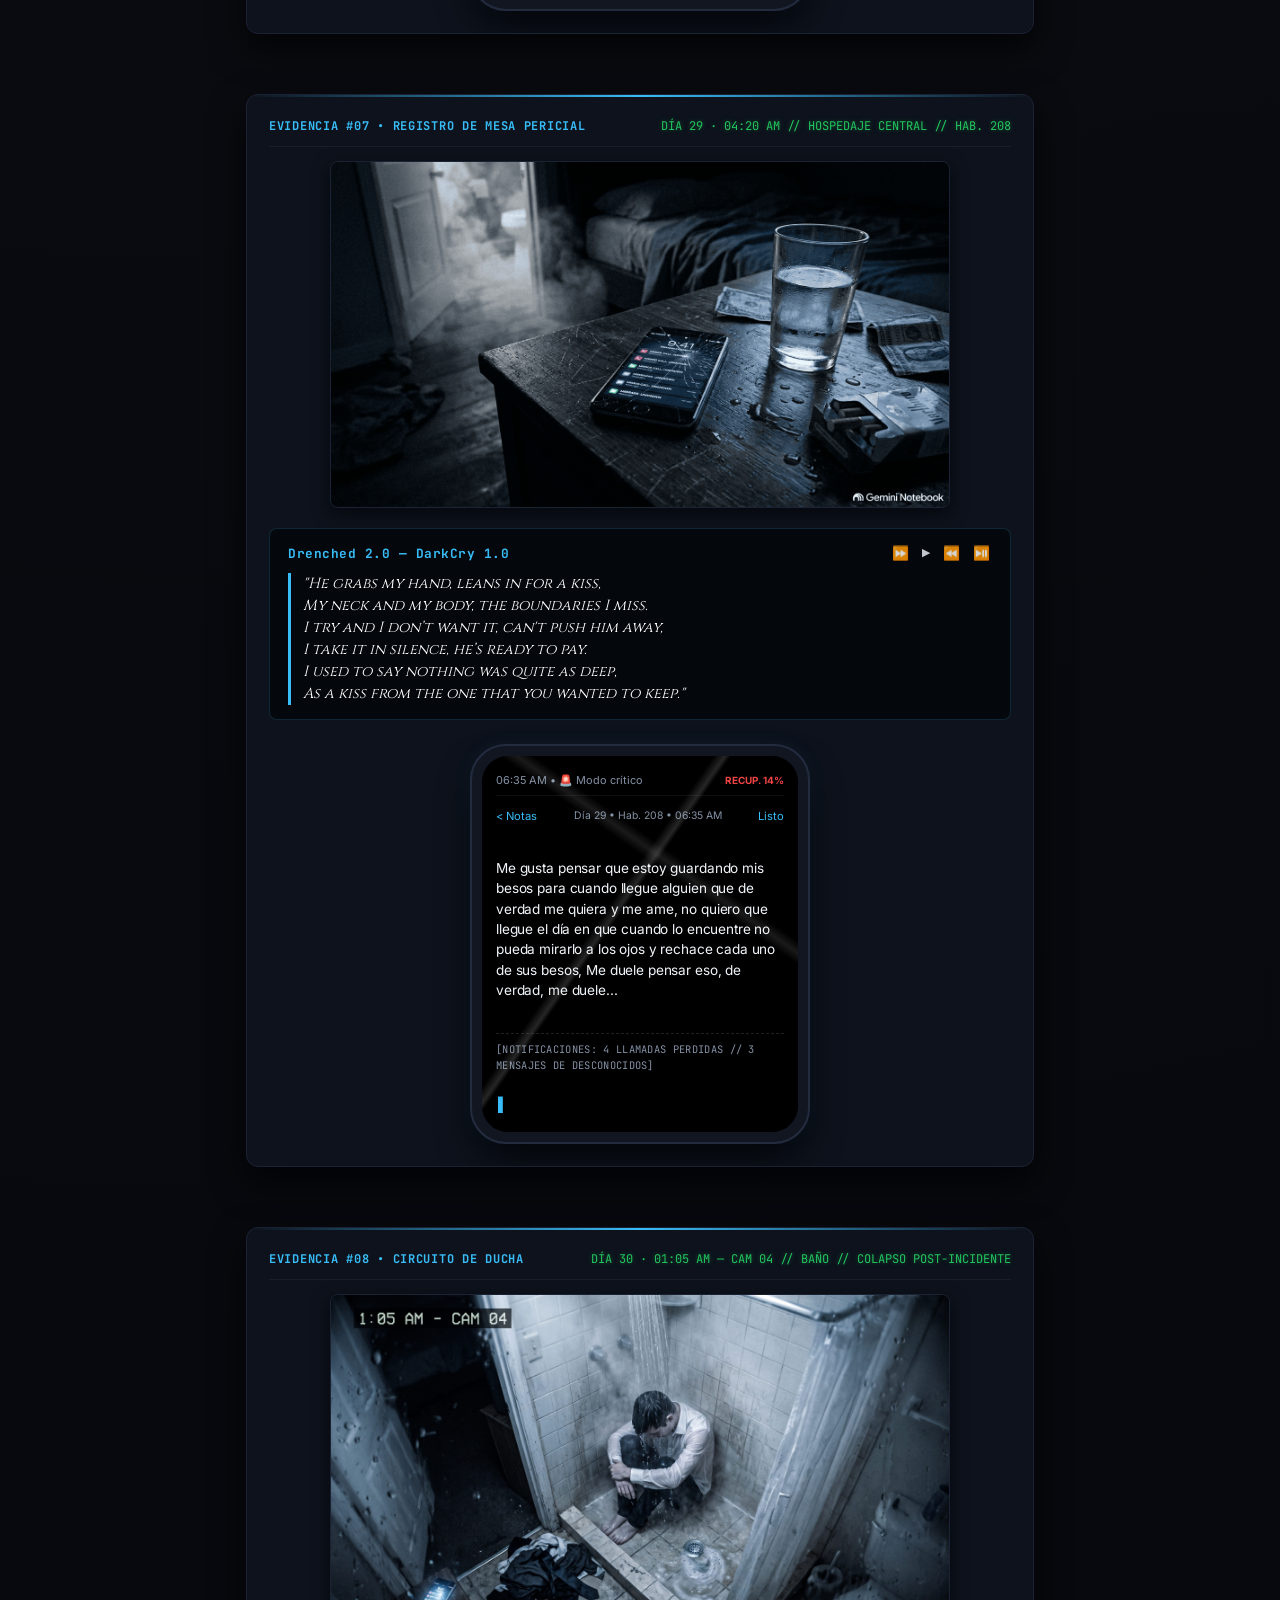
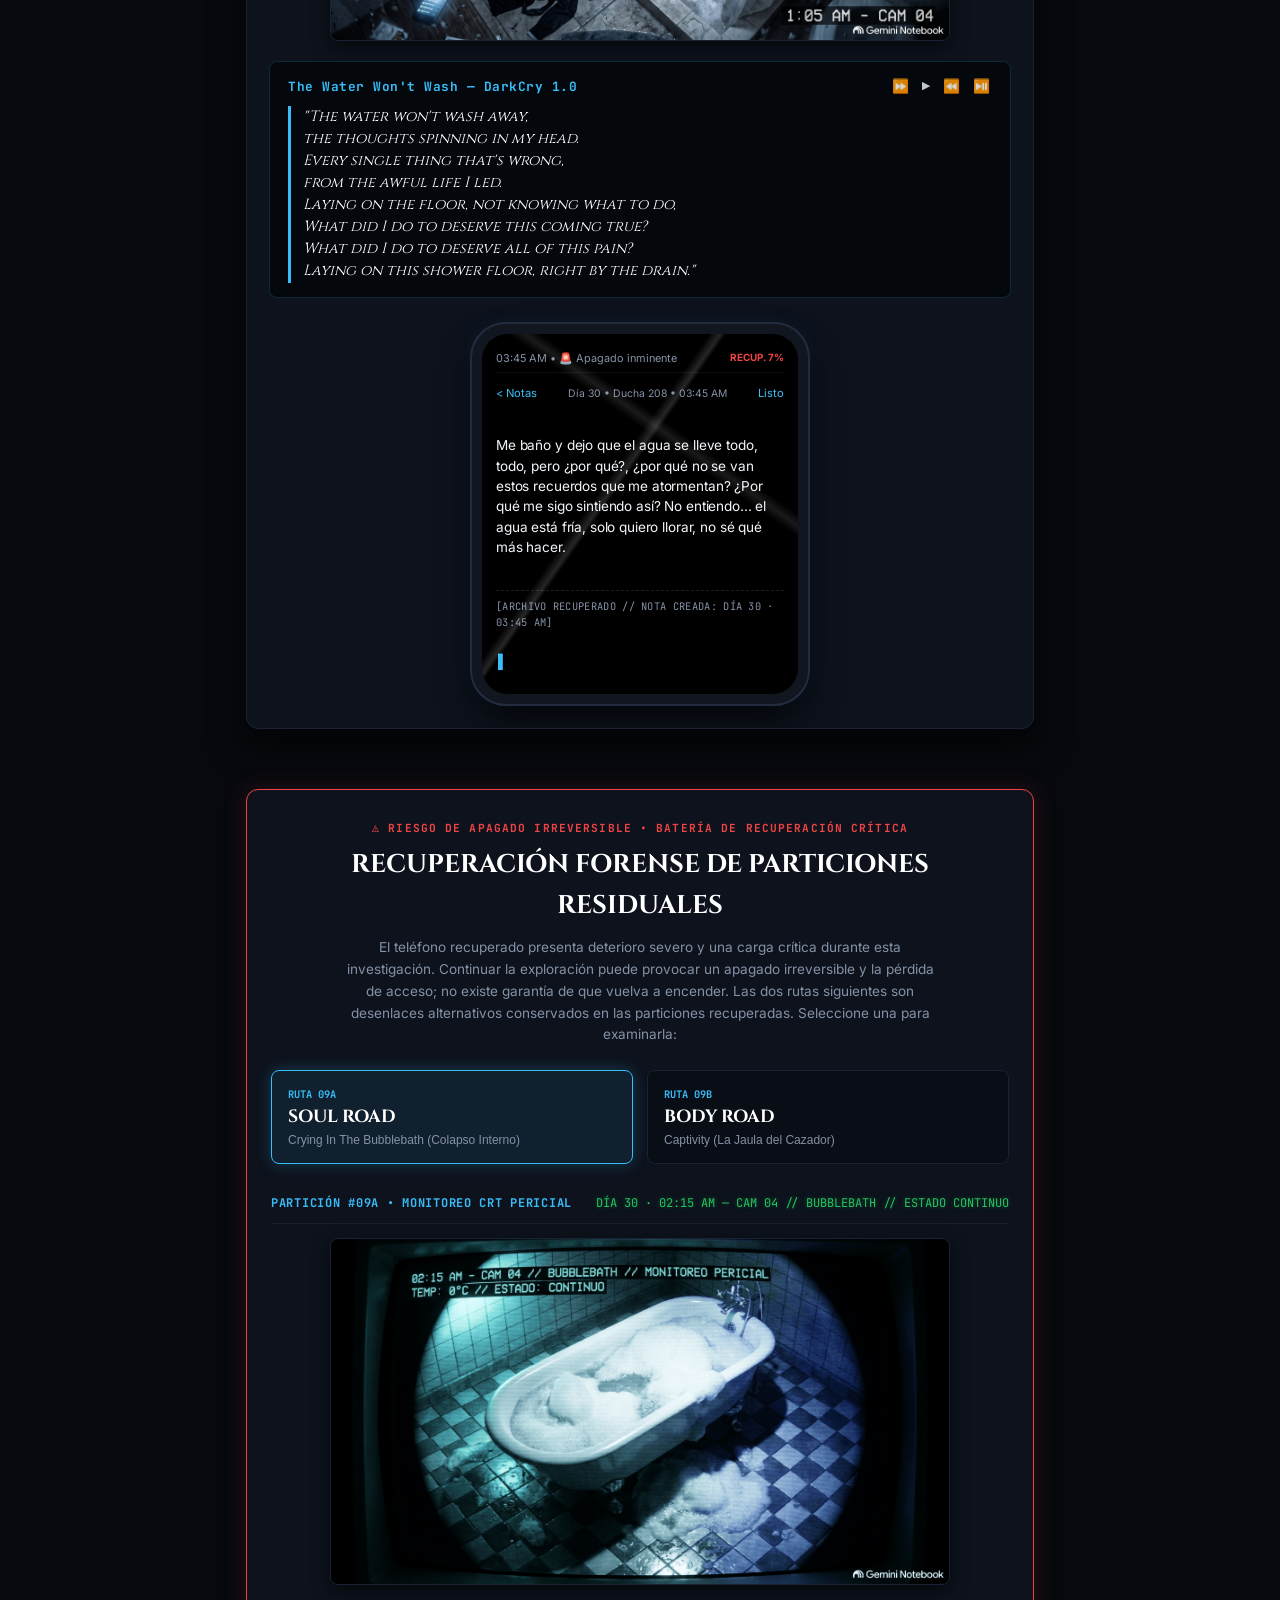
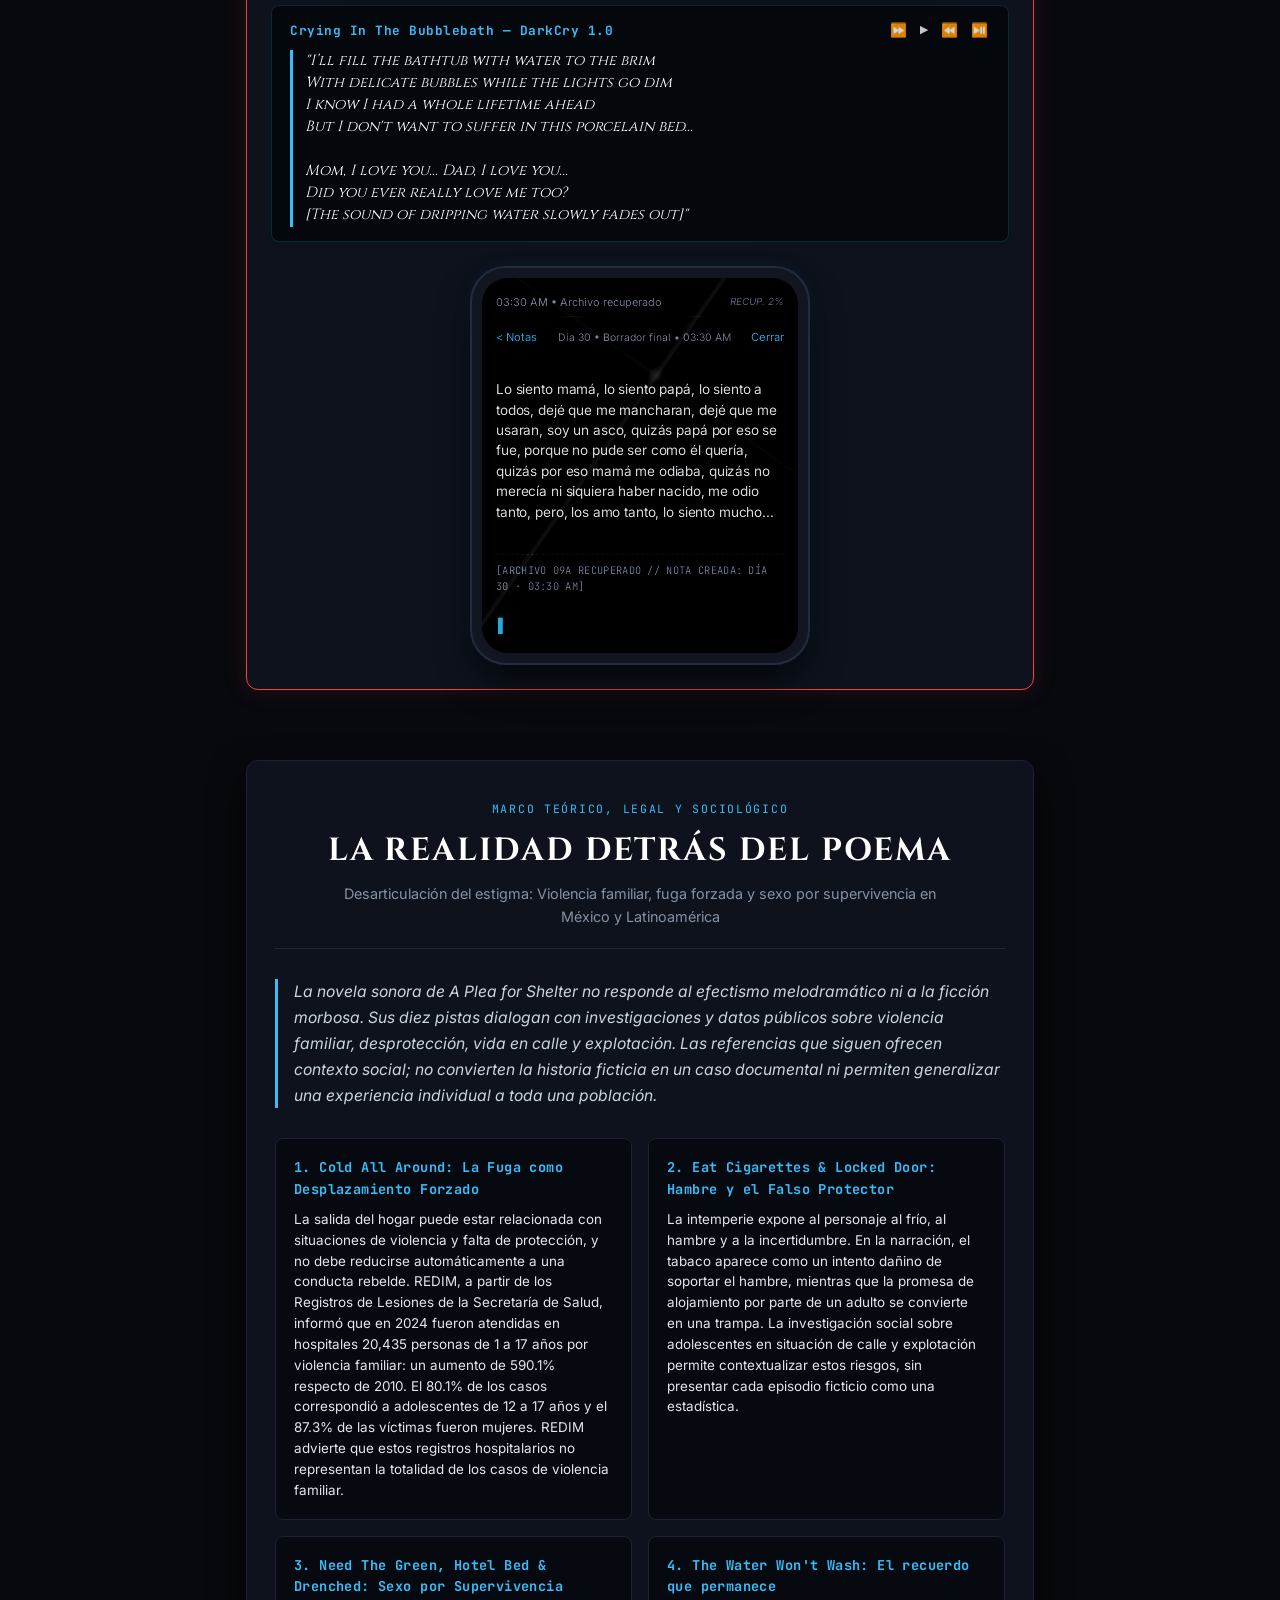
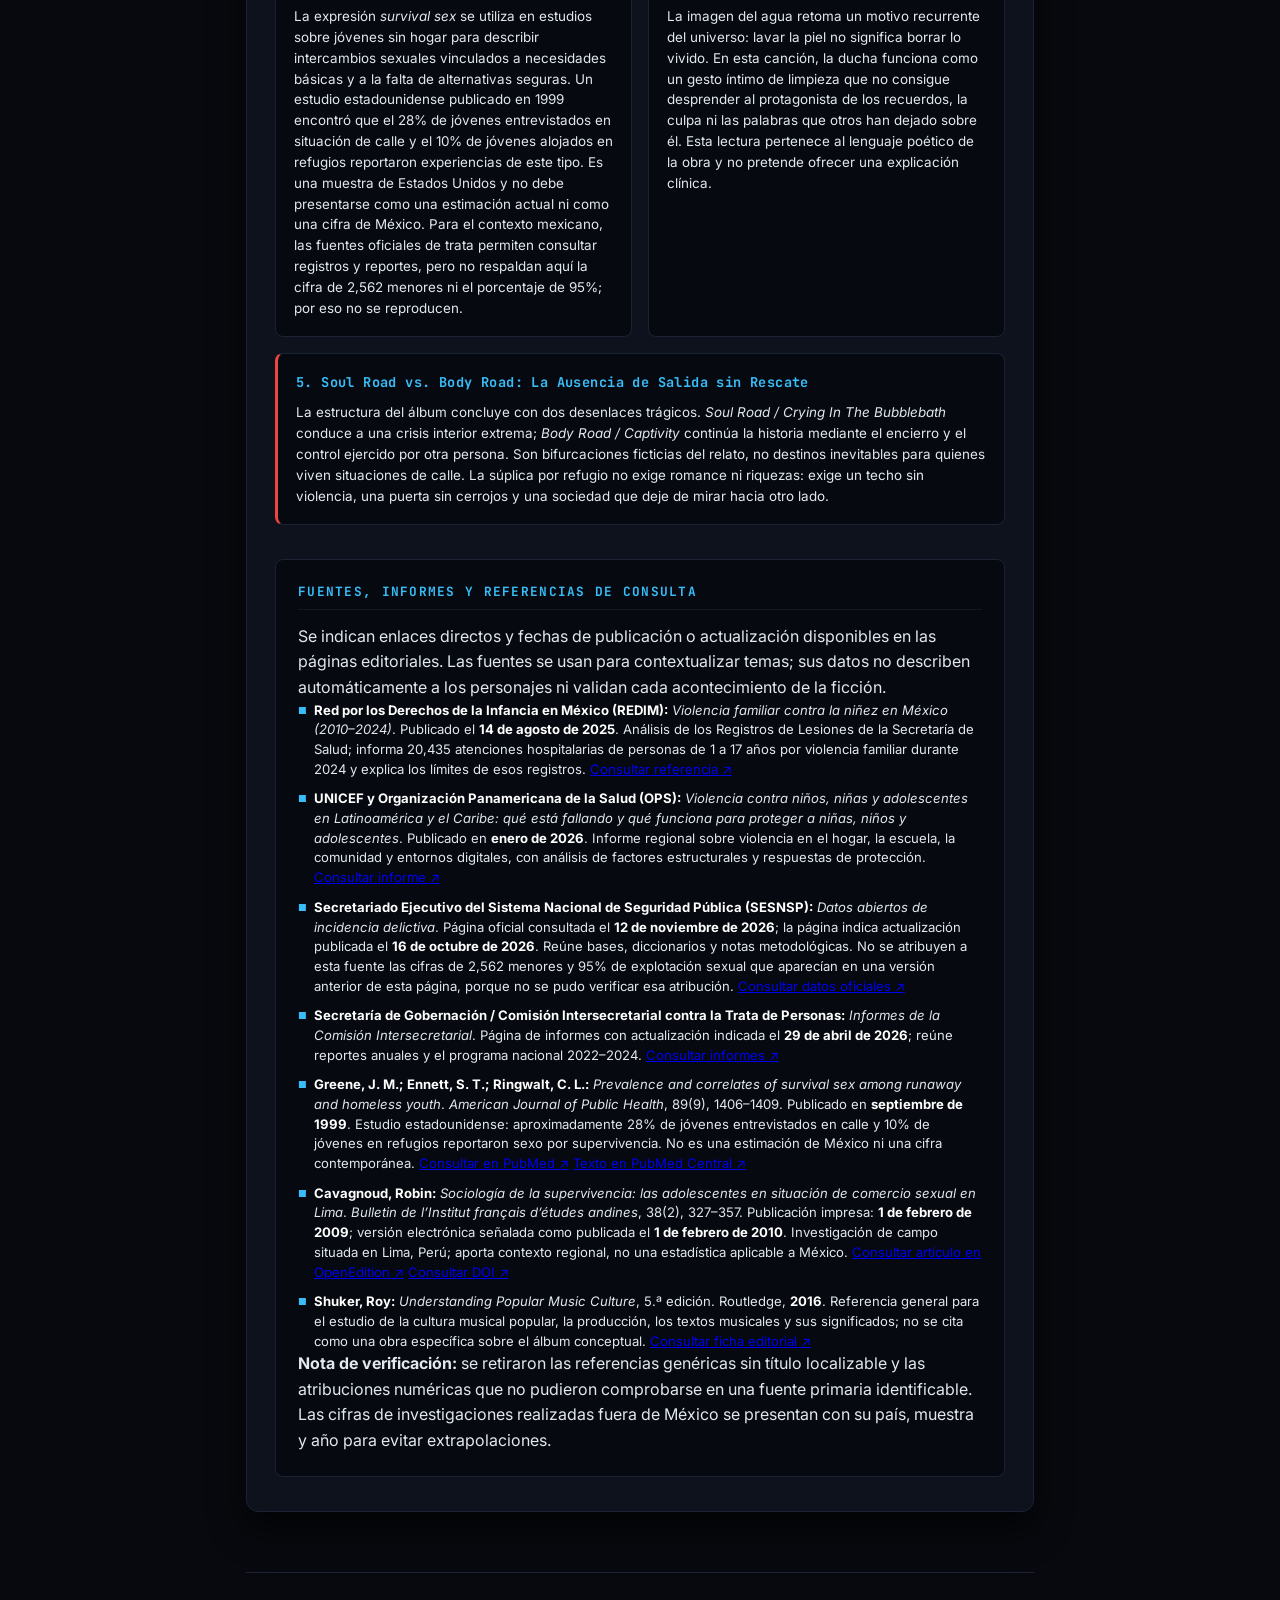
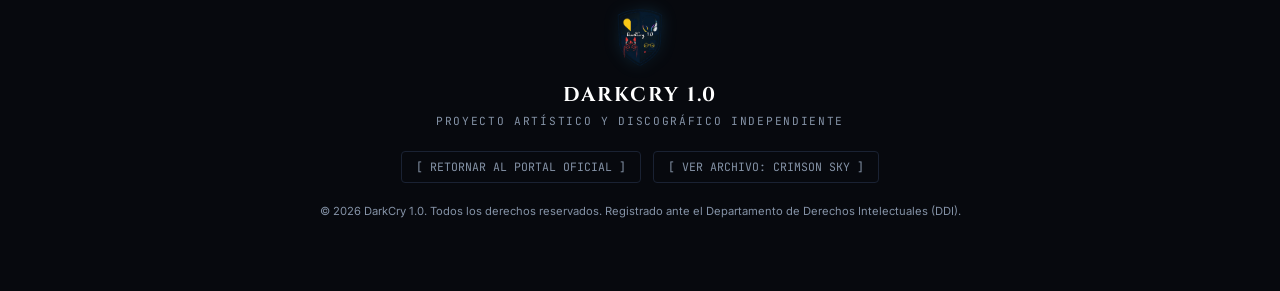
==== commit e0cb8dd3: "Improve canonical URL and search indexing metadata" ====
--- a/index.html
+++ b/index.html
@@ -1,7 +1,9 @@
 <!DOCTYPE html>
 <html lang="es">
 <head>
-  <meta name="google-site-verification" content="JGF7QqATCIa2KmpwZk1dELObFyN6xM9pjG7Ma2obbzc" />
+    <link rel="canonical" href="https://darkcry10.github.io/APleaforShelter/">
+  <meta name="robots" content="index, follow, max-image-preview:large">
+<meta name="google-site-verification" content="JGF7QqATCIa2KmpwZk1dELObFyN6xM9pjG7Ma2obbzc" />
   <!-- DATOS ESTRUCTURADOS (SCHEMA.ORG) PARA DARKCRY 1.0 - A PLEA FOR SHELTER -->
   <script type="application/ld+json">
   {
--- a/style.css
+++ b/style.css
@@ -829,3 +829,20 @@
 .next-archive-title{font:700 .73rem var(--font-mono)}
 .next-archive-description{font-size:.63rem;color:var(--text-muted)}
 @media(max-width:820px){.nav-right{width:100%;justify-content:flex-start}.next-archive-link{max-width:100%}}
+
+
+/* CONTEXTO DE CRONOLOGÍA Y CONSERVACIÓN DEL DISPOSITIVO */
+.recovery-context {
+  margin-top: 12px;
+  padding-top: 12px;
+  border-top: 1px solid rgba(255, 255, 255, 0.08);
+}
+
+.recovery-context p + p {
+  margin-top: 9px;
+}
+
+.phone-status-bar .status-right {
+  white-space: nowrap;
+  font-size: 0.62rem;
+}
